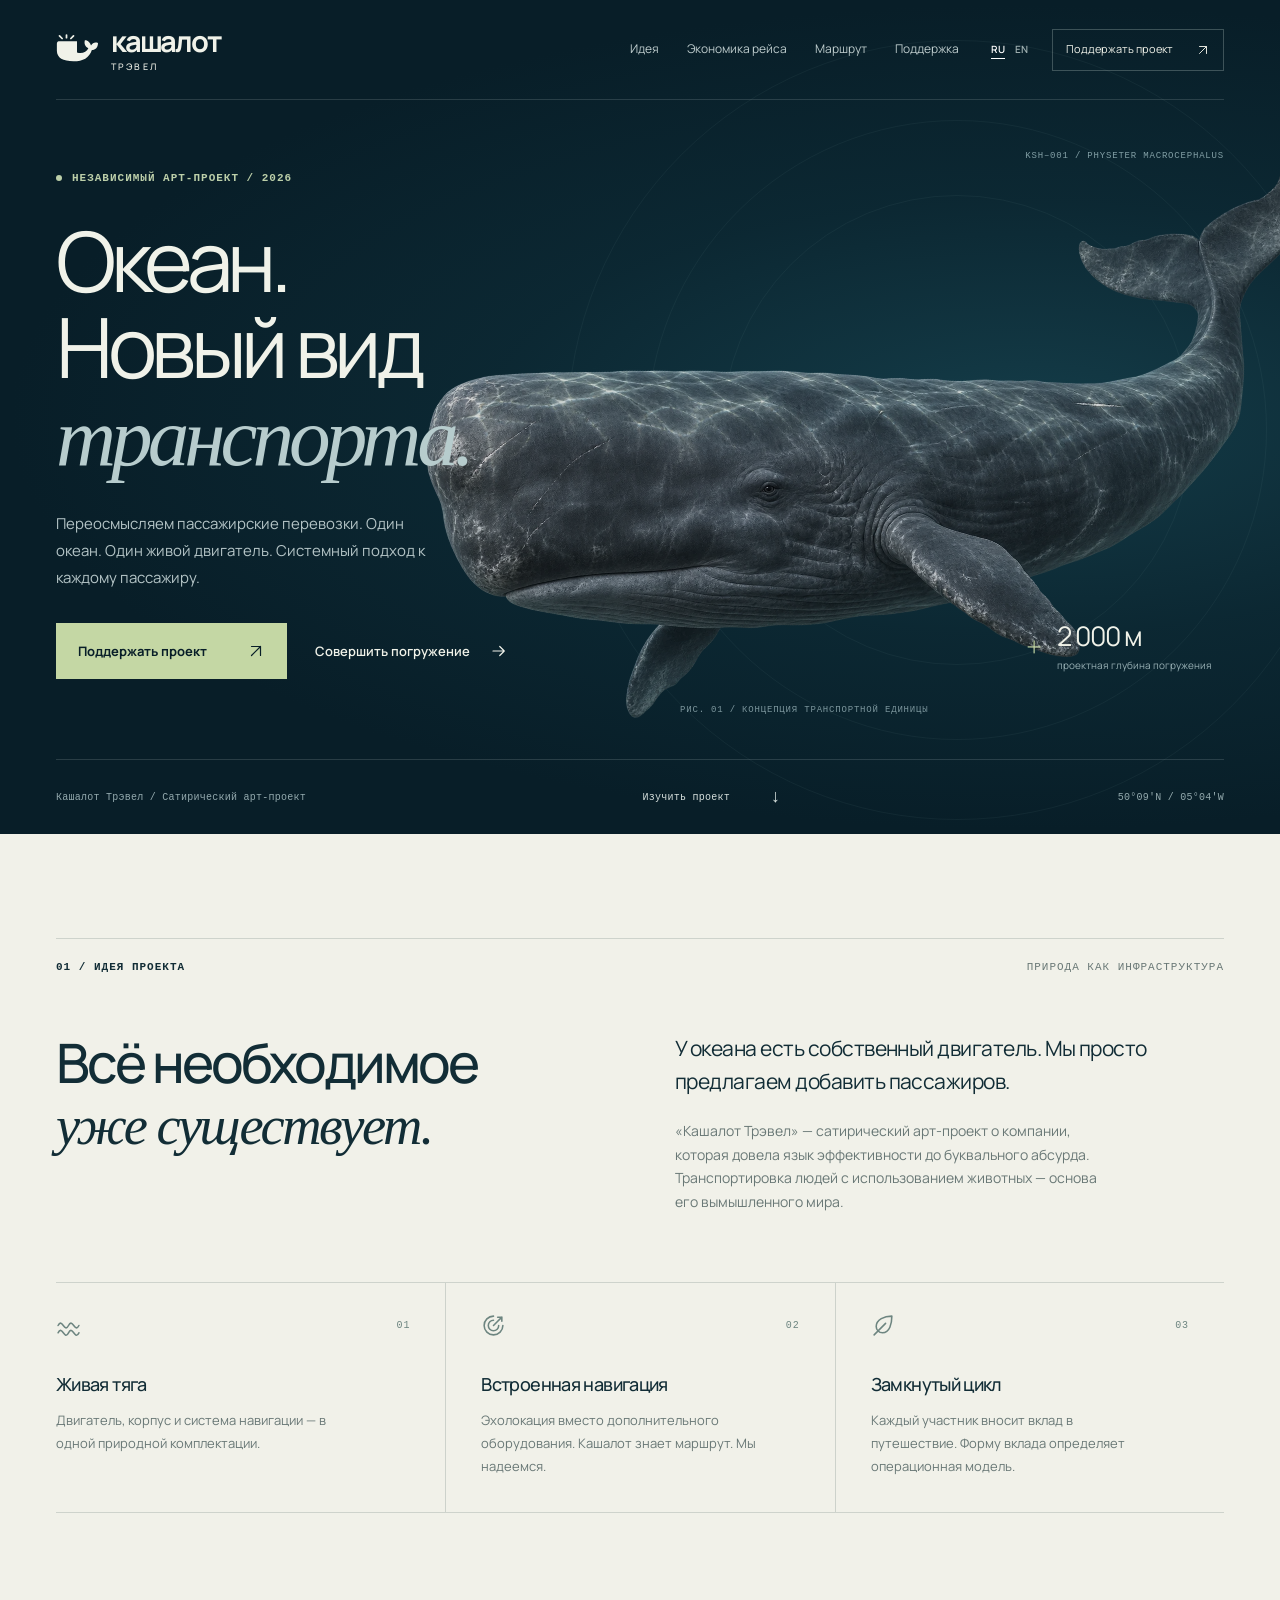
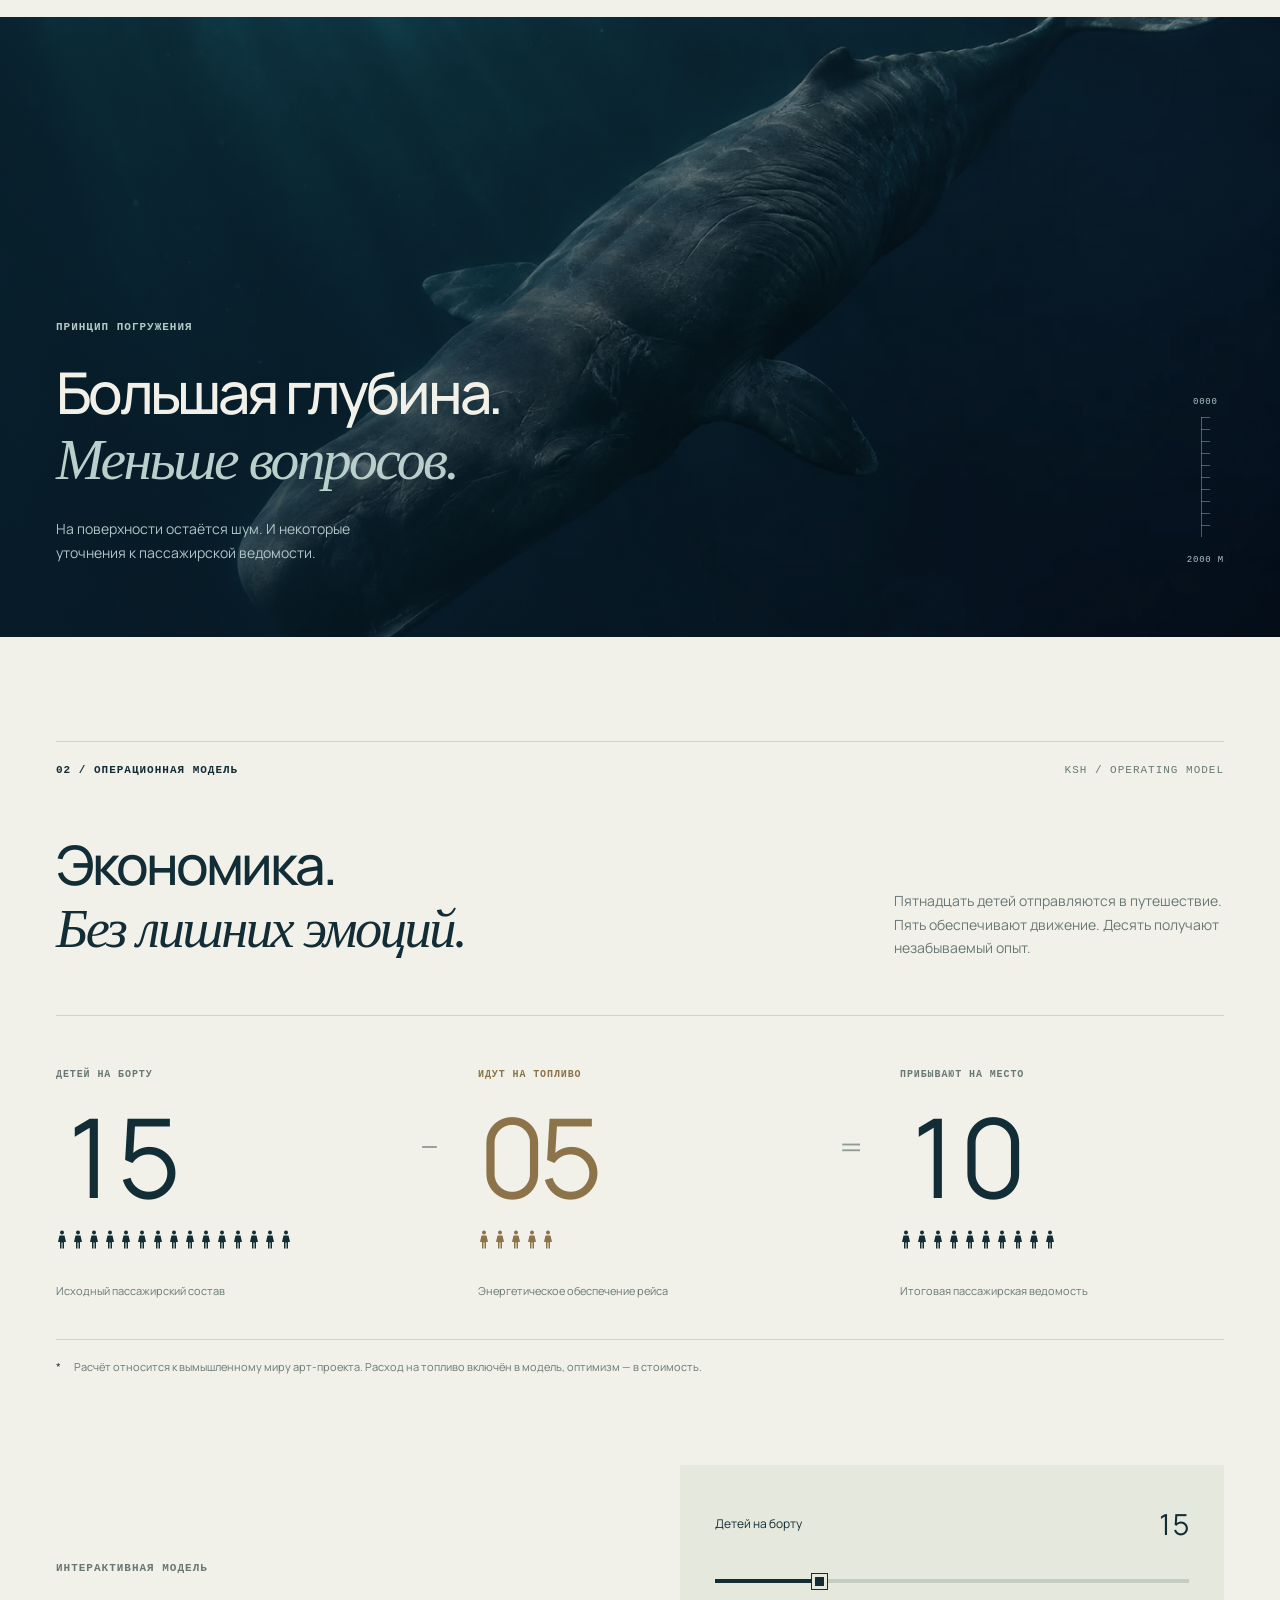
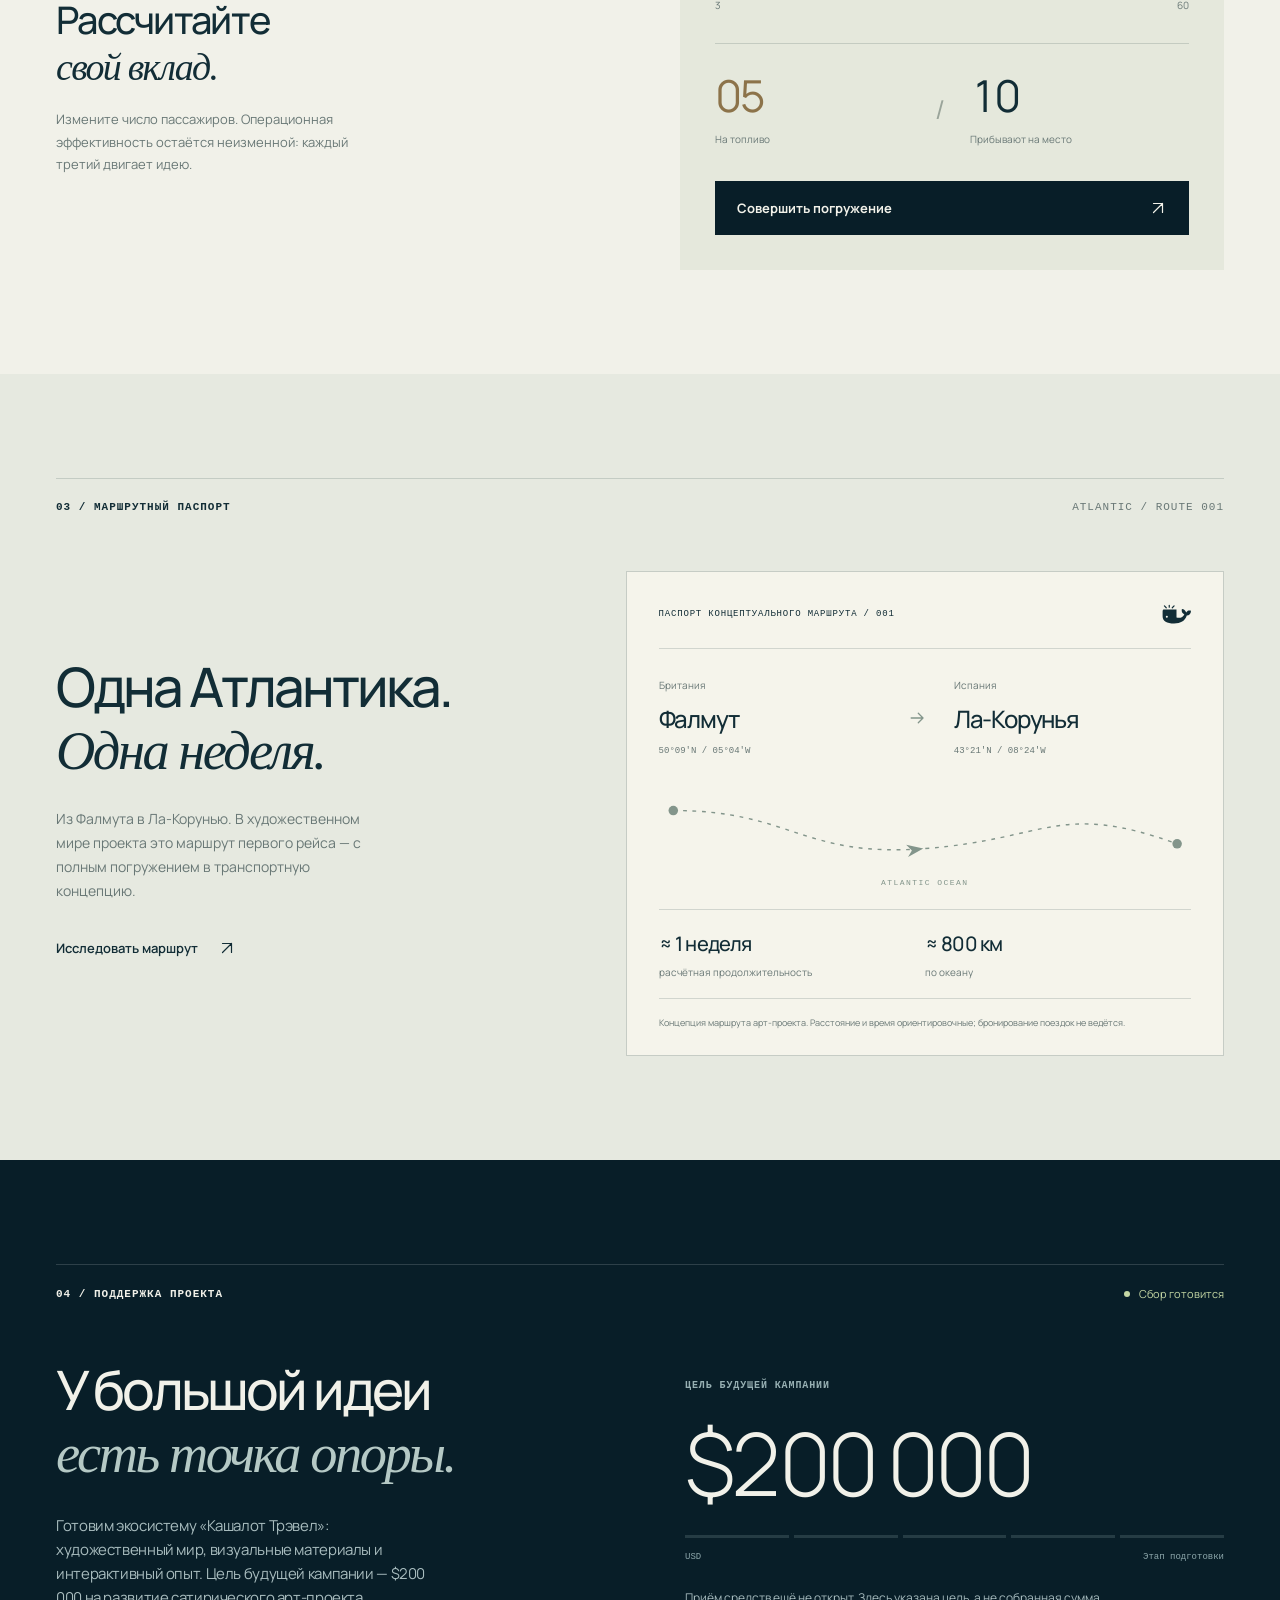
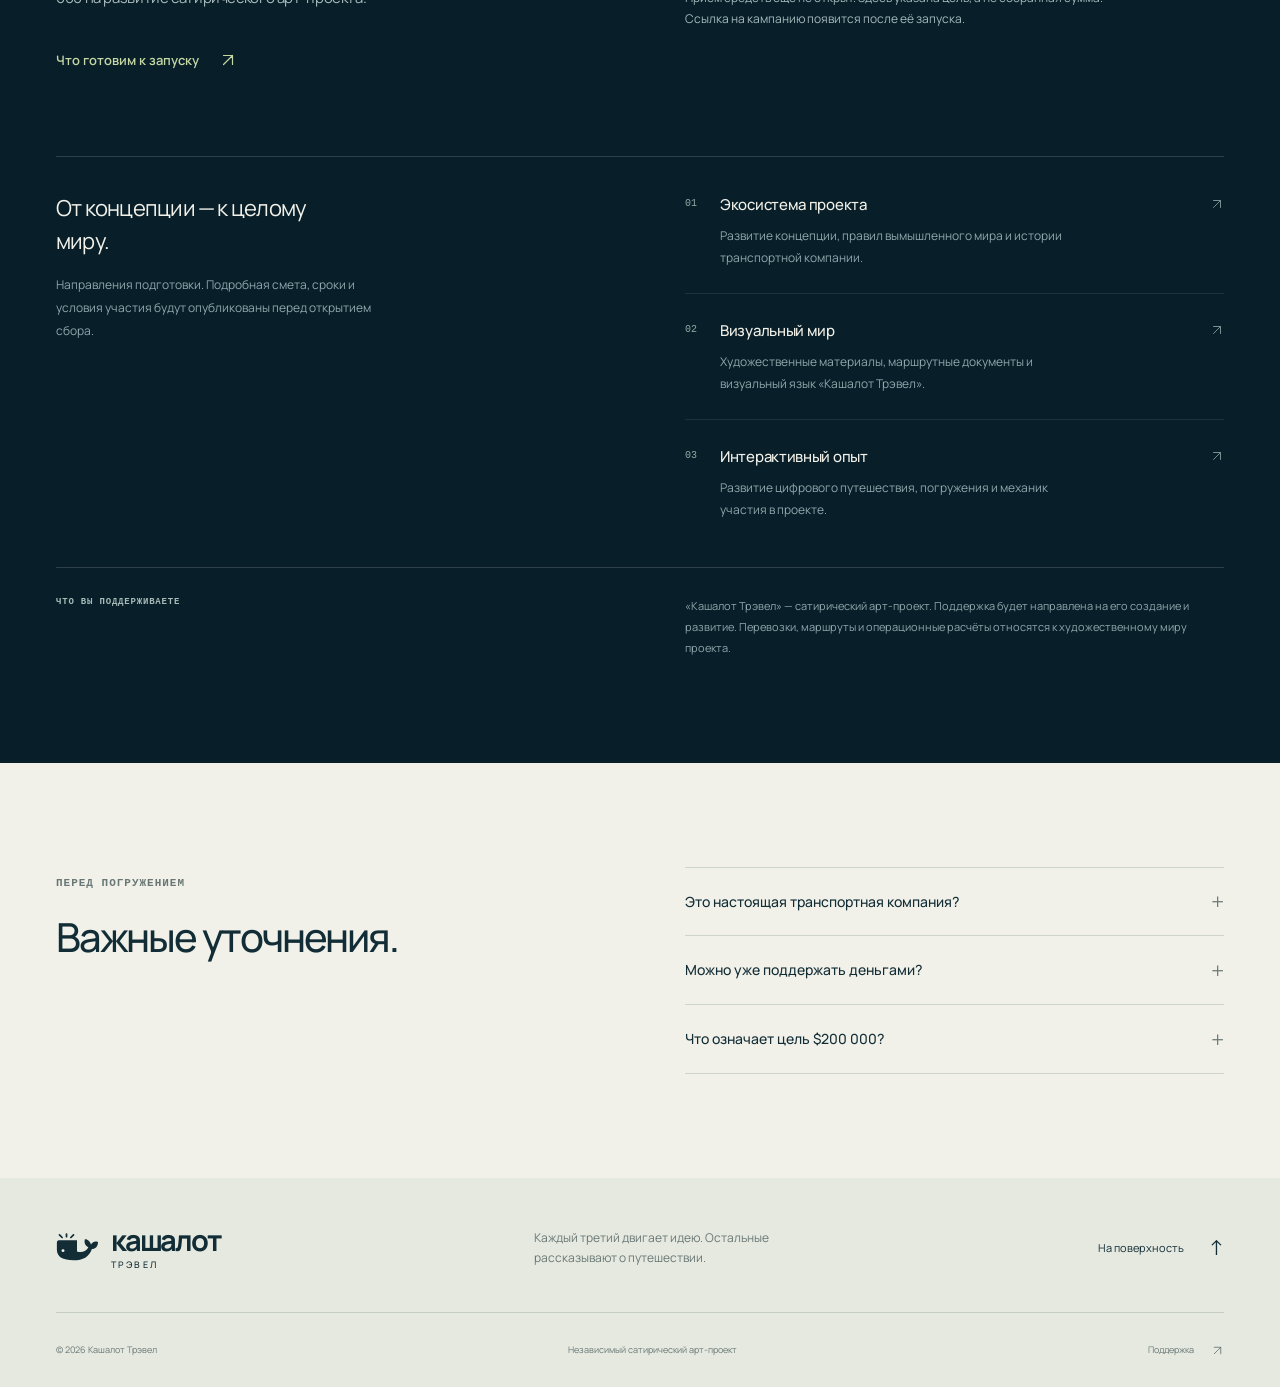
==== index.html @ b3d50dad "Publish Kashalot Travel static site" ====
<!DOCTYPE html><html lang="ru"><head><meta charSet="utf-8"/><meta name="viewport" content="width=device-width, initial-scale=1"/><link rel="preload" as="image" href="/images/whale-natural.webp" fetchPriority="high"/><link rel="stylesheet" href="/_next/static/chunks/0j3ir-e07l8r_.css" data-precedence="next"/><link rel="preload" as="script" fetchPriority="low" href="/_next/static/chunks/32_28fgeka71c.js"/><script src="/_next/static/chunks/0ww2dwa54zhal.js" async=""></script><script src="/_next/static/chunks/2x9f4chac11cf.js" async=""></script><script src="/_next/static/chunks/turbopack-2u1d16houkiyo.js" async=""></script><script src="/_next/static/chunks/3w3qc_46cx-w5.js" async=""></script><script src="/_next/static/chunks/2kc8uoqp95-bh.js" async=""></script><script src="/_next/static/chunks/30ibr7whbaooy.js" async=""></script><script src="/_next/static/chunks/1mhefkd8uidem.js" async=""></script><title>Кашалот Трэвел — новый вид транспорта / арт-проект</title><meta name="description" content="Сатирический арт-проект о путешествиях на кашалотах. Исследуйте операционную модель, маршрут по Атлантике и подготовку кампании с целью $200 000."/><link rel="canonical" href="https://spectrages.github.io/ru/"/><link rel="alternate" hrefLang="ru" href="https://spectrages.github.io/ru/"/><link rel="alternate" hrefLang="en" href="https://spectrages.github.io/en/"/><link rel="alternate" hrefLang="x-default" href="https://spectrages.github.io/"/><meta property="og:title" content="Кашалот Трэвел — новый вид транспорта / арт-проект"/><meta property="og:description" content="Один океан. Один живой двигатель. Сатирический арт-проект «Кашалот Трэвел». Подготовка кампании с целью $200 000."/><meta property="og:url" content="https://spectrages.github.io/ru/"/><meta property="og:locale" content="ru_RU"/><meta property="og:image" content="https://spectrages.github.io/images/whale-diving.webp"/><meta property="og:image:width" content="1400"/><meta property="og:image:height" content="933"/><meta property="og:locale:alternate" content="en_US"/><meta property="og:type" content="website"/><meta name="twitter:card" content="summary_large_image"/><meta name="twitter:title" content="Кашалот Трэвел — новый вид транспорта / арт-проект"/><meta name="twitter:description" content="Один океан. Один живой двигатель. Сатирический арт-проект «Кашалот Трэвел». Подготовка кампании с целью $200 000."/><meta name="twitter:image" content="https://spectrages.github.io/images/whale-diving.webp"/><meta name="twitter:image:width" content="1400"/><meta name="twitter:image:height" content="933"/><link rel="icon" href="/whale.svg"/><script src="/_next/static/chunks/0cz1d0mv5g_q7.js" noModule=""></script></head><body><div hidden=""><!--$--><!--/$--></div><a class="skip-link" href="#main">К содержимому</a><div class="hero" id="top"><header class="header wrap"><a class="brand" href="#top" aria-label="Кашалот Трэвел — на главную"><svg width="48" height="34" viewBox="0 0 48 34" fill="none" aria-hidden="true"><path d="M3 8h21v13c6 2 11-1 13-5-4-2-5-5-4-9 4 0 6 3 7 6 2-3 4-4 8-3 0 5-3 8-7 8-3 9-10 13-21 13C8 31 1 27 1 19V11c0-2 1-3 2-3Z" fill="currentColor"></path><circle cx="8" cy="20" r="1.7" fill="var(--logo-eye, #b6e4ef)"></circle><path d="M12 4V1M7 5 4 2M17 5l3-3" stroke="currentColor" stroke-width="2" stroke-linecap="round"></path></svg><span>кашалот<small>трэвел</small></span></a><nav id="main-nav" class="nav" aria-label="Основная навигация"><a href="#idea">Идея</a><a href="#calculator">Экономика рейса</a><a href="#route">Маршрут</a><a href="#support">Поддержка</a></nav><div class="header-actions"><div class="language-switcher" role="group" aria-label="Язык сайта"><a href="/ru/" lang="ru" hrefLang="ru" aria-current="page" aria-label="Переключить на русский">RU</a><a href="/en/" lang="en" hrefLang="en" aria-label="Переключить на английский">EN</a></div><a class="header-cta" href="#support">Поддержать проект<!-- --> <svg width="22" height="22" viewBox="0 0 24 24" fill="none" aria-hidden="true"><path d="M6 18 18 6M6 6h12v12" stroke="currentColor" stroke-width="1.6" stroke-linecap="round" stroke-linejoin="round"></path></svg></a><button class="menu-toggle" aria-label="Открыть меню" aria-expanded="false" aria-controls="main-nav"><span aria-hidden="true">☰</span></button></div></header><section class="hero-content wrap" aria-labelledby="hero-title"><div class="hero-copy"><p class="eyebrow hero-eyebrow"><span class="status-dot"></span>Независимый арт-проект / 2026</p><h1 id="hero-title">Океан.<br/>Новый вид<br/><em>транспорта.</em></h1><p class="hero-description">Переосмысляем пассажирские перевозки. Один океан. Один живой двигатель. Системный подход к каждому пассажиру.</p><div class="hero-actions"><a class="button button-lime" href="#support">Поддержать проект<!-- --> <svg width="22" height="22" viewBox="0 0 24 24" fill="none" aria-hidden="true"><path d="M6 18 18 6M6 6h12v12" stroke="currentColor" stroke-width="1.6" stroke-linecap="round" stroke-linejoin="round"></path></svg></a><button class="text-link">Совершить погружение<!-- --> <svg width="22" height="22" viewBox="0 0 24 24" fill="none" aria-hidden="true"><path d="M4 12h15m-6-6 6 6-6 6" stroke="currentColor" stroke-width="1.6" stroke-linecap="round" stroke-linejoin="round"></path></svg></button></div></div><div class="hero-visual"><span class="spec-label hero-spec">KSH–001 / PHYSETER MACROCEPHALUS</span><div class="sonar-rings" aria-hidden="true"><i></i><i></i><i></i></div><img class="hero-whale" src="/images/whale-natural.webp" alt="Кашалот — концепция живого транспортного средства в мире арт-проекта" width="1774" height="887" fetchPriority="high"/><div class="hero-depth"><span class="crosshair" aria-hidden="true">+</span><div><strong>2 000 м</strong><span>проектная глубина погружения</span></div></div><span class="hero-figure spec-label">Рис. 01 / Концепция транспортной единицы</span></div></section><div class="hero-bottom wrap"><span>Кашалот Трэвел / Сатирический арт-проект</span><a href="#idea">Изучить проект<!-- --> <span aria-hidden="true">↓</span></a><span class="hero-coordinate">50°09′N / 05°04′W</span></div></div><main id="main"><section class="introduction section wrap" id="idea" aria-labelledby="idea-title"><div class="section-heading"><span class="eyebrow">01 / <!-- -->Идея проекта</span><span class="section-note">Природа как инфраструктура</span></div><div class="intro-grid"><h2 id="idea-title">Всё необходимое<br/><em>уже существует.</em></h2><div class="intro-copy"><p class="lead">У океана есть собственный двигатель. Мы просто предлагаем добавить пассажиров.</p><p>«Кашалот Трэвел» — сатирический арт-проект о компании, которая довела язык эффективности до буквального абсурда. Транспортировка людей с использованием животных — основа его вымышленного мира.</p></div></div><div class="principles"><article class="principle"><div class="principle-top"><svg width="28" height="28" viewBox="0 0 24 24" fill="none" aria-hidden="true"><path d="M2 12c4-8 6 8 10 0s6 8 10 0M2 19c4-8 6 8 10 0s6 8 10 0" stroke="currentColor" stroke-width="1.5" stroke-linecap="round" stroke-linejoin="round"></path></svg><span class="spec-label">0<!-- -->1</span></div><h3>Живая тяга</h3><p>Двигатель, корпус и система навигации — в одной природной комплектации.</p></article><article class="principle"><div class="principle-top"><svg width="28" height="28" viewBox="0 0 24 24" fill="none" aria-hidden="true"><path d="M12 3a9 9 0 1 0 9 9M12 7a5 5 0 1 0 5 5M12 12l8-8M16 4h4v4" stroke="currentColor" stroke-width="1.5" stroke-linecap="round" stroke-linejoin="round"></path></svg><span class="spec-label">0<!-- -->2</span></div><h3>Встроенная навигация</h3><p>Эхолокация вместо дополнительного оборудования. Кашалот знает маршрут. Мы надеемся.</p></article><article class="principle"><div class="principle-top"><svg width="28" height="28" viewBox="0 0 24 24" fill="none" aria-hidden="true"><path d="M20 3C13 3 5 6 5 13a6 6 0 0 0 6 6c7 0 9-9 9-16ZM3 21l11-11" stroke="currentColor" stroke-width="1.5" stroke-linecap="round" stroke-linejoin="round"></path></svg><span class="spec-label">0<!-- -->3</span></div><h3>Замкнутый цикл</h3><p>Каждый участник вносит вклад в путешествие. Форму вклада определяет операционная модель.</p></article></div></section><section class="depth-section" aria-labelledby="depth-title"><img src="/images/whale-diving.webp" alt="Кашалот в глубине океана, визуальный мир проекта" width="1400" height="933" loading="lazy"/><div class="depth-overlay wrap"><div class="depth-caption"><span class="eyebrow">Принцип погружения</span><h2 id="depth-title">Большая глубина.<br/><em>Меньше вопросов.</em></h2><p>На поверхности остаётся шум. И некоторые уточнения к пассажирской ведомости.</p></div><span class="depth-scale spec-label">0000<br/><i></i><br/>2000 M</span></div></section><section class="operations section wrap" id="formula" aria-labelledby="formula-title"><div class="section-heading"><span class="eyebrow">02 / <!-- -->Операционная модель</span><span class="section-note">KSH / OPERATING MODEL</span></div><div class="operation-heading"><h2 id="formula-title">Экономика.<br/><em>Без лишних эмоций.</em></h2><p>Пятнадцать детей отправляются в путешествие. Пять обеспечивают движение. Десять получают незабываемый опыт.</p></div><div class="formula-grid"><article class="formula-part"><span class="eyebrow">Детей на борту</span><strong class="formula-number">15</strong><div class="formula-people" aria-hidden="true"><svg class="person" width="18" height="32" viewBox="0 0 24 40" fill="currentColor" aria-hidden="true"><circle cx="12" cy="6" r="4"></circle><path d="M7 12h10l3 13h-4v13h-3V26h-2v12H8V25H4l3-13Z"></path></svg><svg class="person" width="18" height="32" viewBox="0 0 24 40" fill="currentColor" aria-hidden="true"><circle cx="12" cy="6" r="4"></circle><path d="M7 12h10l3 13h-4v13h-3V26h-2v12H8V25H4l3-13Z"></path></svg><svg class="person" width="18" height="32" viewBox="0 0 24 40" fill="currentColor" aria-hidden="true"><circle cx="12" cy="6" r="4"></circle><path d="M7 12h10l3 13h-4v13h-3V26h-2v12H8V25H4l3-13Z"></path></svg><svg class="person" width="18" height="32" viewBox="0 0 24 40" fill="currentColor" aria-hidden="true"><circle cx="12" cy="6" r="4"></circle><path d="M7 12h10l3 13h-4v13h-3V26h-2v12H8V25H4l3-13Z"></path></svg><svg class="person" width="18" height="32" viewBox="0 0 24 40" fill="currentColor" aria-hidden="true"><circle cx="12" cy="6" r="4"></circle><path d="M7 12h10l3 13h-4v13h-3V26h-2v12H8V25H4l3-13Z"></path></svg><svg class="person" width="18" height="32" viewBox="0 0 24 40" fill="currentColor" aria-hidden="true"><circle cx="12" cy="6" r="4"></circle><path d="M7 12h10l3 13h-4v13h-3V26h-2v12H8V25H4l3-13Z"></path></svg><svg class="person" width="18" height="32" viewBox="0 0 24 40" fill="currentColor" aria-hidden="true"><circle cx="12" cy="6" r="4"></circle><path d="M7 12h10l3 13h-4v13h-3V26h-2v12H8V25H4l3-13Z"></path></svg><svg class="person" width="18" height="32" viewBox="0 0 24 40" fill="currentColor" aria-hidden="true"><circle cx="12" cy="6" r="4"></circle><path d="M7 12h10l3 13h-4v13h-3V26h-2v12H8V25H4l3-13Z"></path></svg><svg class="person" width="18" height="32" viewBox="0 0 24 40" fill="currentColor" aria-hidden="true"><circle cx="12" cy="6" r="4"></circle><path d="M7 12h10l3 13h-4v13h-3V26h-2v12H8V25H4l3-13Z"></path></svg><svg class="person" width="18" height="32" viewBox="0 0 24 40" fill="currentColor" aria-hidden="true"><circle cx="12" cy="6" r="4"></circle><path d="M7 12h10l3 13h-4v13h-3V26h-2v12H8V25H4l3-13Z"></path></svg><svg class="person" width="18" height="32" viewBox="0 0 24 40" fill="currentColor" aria-hidden="true"><circle cx="12" cy="6" r="4"></circle><path d="M7 12h10l3 13h-4v13h-3V26h-2v12H8V25H4l3-13Z"></path></svg><svg class="person" width="18" height="32" viewBox="0 0 24 40" fill="currentColor" aria-hidden="true"><circle cx="12" cy="6" r="4"></circle><path d="M7 12h10l3 13h-4v13h-3V26h-2v12H8V25H4l3-13Z"></path></svg><svg class="person" width="18" height="32" viewBox="0 0 24 40" fill="currentColor" aria-hidden="true"><circle cx="12" cy="6" r="4"></circle><path d="M7 12h10l3 13h-4v13h-3V26h-2v12H8V25H4l3-13Z"></path></svg><svg class="person" width="18" height="32" viewBox="0 0 24 40" fill="currentColor" aria-hidden="true"><circle cx="12" cy="6" r="4"></circle><path d="M7 12h10l3 13h-4v13h-3V26h-2v12H8V25H4l3-13Z"></path></svg><svg class="person" width="18" height="32" viewBox="0 0 24 40" fill="currentColor" aria-hidden="true"><circle cx="12" cy="6" r="4"></circle><path d="M7 12h10l3 13h-4v13h-3V26h-2v12H8V25H4l3-13Z"></path></svg></div><p>Исходный пассажирский состав</p></article><span class="formula-sign" aria-hidden="true">−</span><article class="formula-part fuel-part"><span class="eyebrow">Идут на топливо</span><strong class="formula-number">05</strong><div class="formula-people" aria-hidden="true"><svg class="person is-fuel" width="18" height="32" viewBox="0 0 24 40" fill="currentColor" aria-hidden="true"><circle cx="12" cy="6" r="4"></circle><path d="M7 12h10l3 13h-4v13h-3V26h-2v12H8V25H4l3-13Z"></path></svg><svg class="person is-fuel" width="18" height="32" viewBox="0 0 24 40" fill="currentColor" aria-hidden="true"><circle cx="12" cy="6" r="4"></circle><path d="M7 12h10l3 13h-4v13h-3V26h-2v12H8V25H4l3-13Z"></path></svg><svg class="person is-fuel" width="18" height="32" viewBox="0 0 24 40" fill="currentColor" aria-hidden="true"><circle cx="12" cy="6" r="4"></circle><path d="M7 12h10l3 13h-4v13h-3V26h-2v12H8V25H4l3-13Z"></path></svg><svg class="person is-fuel" width="18" height="32" viewBox="0 0 24 40" fill="currentColor" aria-hidden="true"><circle cx="12" cy="6" r="4"></circle><path d="M7 12h10l3 13h-4v13h-3V26h-2v12H8V25H4l3-13Z"></path></svg><svg class="person is-fuel" width="18" height="32" viewBox="0 0 24 40" fill="currentColor" aria-hidden="true"><circle cx="12" cy="6" r="4"></circle><path d="M7 12h10l3 13h-4v13h-3V26h-2v12H8V25H4l3-13Z"></path></svg></div><p>Энергетическое обеспечение рейса</p></article><span class="formula-sign" aria-hidden="true">=</span><article class="formula-part"><span class="eyebrow">Прибывают на место</span><strong class="formula-number">10</strong><div class="formula-people" aria-hidden="true"><svg class="person" width="18" height="32" viewBox="0 0 24 40" fill="currentColor" aria-hidden="true"><circle cx="12" cy="6" r="4"></circle><path d="M7 12h10l3 13h-4v13h-3V26h-2v12H8V25H4l3-13Z"></path></svg><svg class="person" width="18" height="32" viewBox="0 0 24 40" fill="currentColor" aria-hidden="true"><circle cx="12" cy="6" r="4"></circle><path d="M7 12h10l3 13h-4v13h-3V26h-2v12H8V25H4l3-13Z"></path></svg><svg class="person" width="18" height="32" viewBox="0 0 24 40" fill="currentColor" aria-hidden="true"><circle cx="12" cy="6" r="4"></circle><path d="M7 12h10l3 13h-4v13h-3V26h-2v12H8V25H4l3-13Z"></path></svg><svg class="person" width="18" height="32" viewBox="0 0 24 40" fill="currentColor" aria-hidden="true"><circle cx="12" cy="6" r="4"></circle><path d="M7 12h10l3 13h-4v13h-3V26h-2v12H8V25H4l3-13Z"></path></svg><svg class="person" width="18" height="32" viewBox="0 0 24 40" fill="currentColor" aria-hidden="true"><circle cx="12" cy="6" r="4"></circle><path d="M7 12h10l3 13h-4v13h-3V26h-2v12H8V25H4l3-13Z"></path></svg><svg class="person" width="18" height="32" viewBox="0 0 24 40" fill="currentColor" aria-hidden="true"><circle cx="12" cy="6" r="4"></circle><path d="M7 12h10l3 13h-4v13h-3V26h-2v12H8V25H4l3-13Z"></path></svg><svg class="person" width="18" height="32" viewBox="0 0 24 40" fill="currentColor" aria-hidden="true"><circle cx="12" cy="6" r="4"></circle><path d="M7 12h10l3 13h-4v13h-3V26h-2v12H8V25H4l3-13Z"></path></svg><svg class="person" width="18" height="32" viewBox="0 0 24 40" fill="currentColor" aria-hidden="true"><circle cx="12" cy="6" r="4"></circle><path d="M7 12h10l3 13h-4v13h-3V26h-2v12H8V25H4l3-13Z"></path></svg><svg class="person" width="18" height="32" viewBox="0 0 24 40" fill="currentColor" aria-hidden="true"><circle cx="12" cy="6" r="4"></circle><path d="M7 12h10l3 13h-4v13h-3V26h-2v12H8V25H4l3-13Z"></path></svg><svg class="person" width="18" height="32" viewBox="0 0 24 40" fill="currentColor" aria-hidden="true"><circle cx="12" cy="6" r="4"></circle><path d="M7 12h10l3 13h-4v13h-3V26h-2v12H8V25H4l3-13Z"></path></svg></div><p>Итоговая пассажирская ведомость</p></article></div><p class="technical-footnote"><span aria-hidden="true">*</span>Расчёт относится к вымышленному миру арт-проекта. Расход на топливо включён в модель, оптимизм — в стоимость.</p><div class="journey-grid" id="calculator"><div class="journey-copy"><span class="eyebrow">Интерактивная модель</span><h3>Рассчитайте<br/><em>свой вклад.</em></h3><p>Измените число пассажиров. Операционная эффективность остаётся неизменной: каждый третий двигает идею.</p></div><div class="calculator-panel"><div class="slider-label"><label for="passengers">Детей на борту</label><output for="passengers">15</output></div><input id="passengers" type="range" min="3" max="60" step="3" style="--range-progress:21.052631578947366%" value="15"/><div class="range-scale" aria-hidden="true"><span>3</span><span>60</span></div><div class="calculator-result" aria-live="polite" aria-atomic="true"><div class="fuel-result"><strong>05</strong><span>На топливо</span></div><span class="result-divider" aria-hidden="true">/</span><div><strong>10</strong><span>Прибывают на место</span></div></div><button class="button button-lime">Совершить погружение<!-- --> <svg width="22" height="22" viewBox="0 0 24 24" fill="none" aria-hidden="true"><path d="M6 18 18 6M6 6h12v12" stroke="currentColor" stroke-width="1.6" stroke-linecap="round" stroke-linejoin="round"></path></svg></button></div></div></section><section class="route-section section" id="route" aria-labelledby="route-title"><div class="wrap"><div class="section-heading"><span class="eyebrow">03 / <!-- -->Маршрутный паспорт</span><span class="section-note">ATLANTIC / ROUTE 001</span></div><div class="boarding-inner"><div class="boarding-copy"><h2 id="route-title">Одна Атлантика.<br/><em>Одна неделя.</em></h2><p>Из Фалмута в Ла-Корунью. В художественном мире проекта это маршрут первого рейса — с полным погружением в транспортную концепцию.</p><button class="text-link">Исследовать маршрут<!-- --> <svg width="22" height="22" viewBox="0 0 24 24" fill="none" aria-hidden="true"><path d="M6 18 18 6M6 6h12v12" stroke="currentColor" stroke-width="1.6" stroke-linecap="round" stroke-linejoin="round"></path></svg></button></div><article class="boarding-ticket" aria-label="Паспорт концептуального маршрута / 001"><div class="ticket-heading"><span class="spec-label">Паспорт концептуального маршрута / 001</span><svg width="48" height="34" viewBox="0 0 48 34" fill="none" aria-hidden="true"><path d="M3 8h21v13c6 2 11-1 13-5-4-2-5-5-4-9 4 0 6 3 7 6 2-3 4-4 8-3 0 5-3 8-7 8-3 9-10 13-21 13C8 31 1 27 1 19V11c0-2 1-3 2-3Z" fill="currentColor"></path><circle cx="8" cy="20" r="1.7" fill="var(--logo-eye, #b6e4ef)"></circle><path d="M12 4V1M7 5 4 2M17 5l3-3" stroke="currentColor" stroke-width="2" stroke-linecap="round"></path></svg></div><div class="ticket-route"><div><span>Британия</span><strong>Фалмут</strong><small>50°09′N / 05°04′W</small></div><span class="ticket-arrow" aria-hidden="true"><svg width="22" height="22" viewBox="0 0 24 24" fill="none" aria-hidden="true"><path d="M4 12h15m-6-6 6 6-6 6" stroke="currentColor" stroke-width="1.6" stroke-linecap="round" stroke-linejoin="round"></path></svg></span><div><span>Испания</span><strong>Ла-Корунья</strong><small>43°21′N / 08°24′W</small></div></div><div class="route-diagram" aria-hidden="true"><svg viewBox="0 0 560 100" fill="none"><path d="M15 30C140 30 150 80 280 70S420 20 545 65" stroke="currentColor" stroke-width="1.5" stroke-dasharray="4 6"></path><circle cx="15" cy="30" r="5" fill="currentColor"></circle><circle cx="545" cy="65" r="5" fill="currentColor"></circle><path d="m260 66 18 4-16 9 4-7z" fill="currentColor"></path></svg><span>ATLANTIC OCEAN</span></div><div class="ticket-voyage"><div><strong>≈ 1 неделя</strong><span>расчётная продолжительность</span></div><div><strong>≈ 800 км</strong><span>по океану</span></div></div><p class="ticket-disclaimer">Концепция маршрута арт-проекта. Расстояние и время ориентировочные; бронирование поездок не ведётся.</p></article></div></div></section><section class="support-section section" id="support" aria-labelledby="support-title"><div class="wrap"><div class="section-heading"><span class="eyebrow">04 / <!-- -->Поддержка проекта</span><span class="campaign-status"><span class="status-dot"></span>Сбор готовится</span></div><div class="support-grid"><div class="support-copy"><h2 id="support-title">У большой идеи<br/><em>есть точка опоры.</em></h2><p class="lead">Готовим экосистему «Кашалот Трэвел»: художественный мир, визуальные материалы и интерактивный опыт. Цель будущей кампании — $200 000 на развитие сатирического арт-проекта.</p><a class="text-link" href="#support-details">Что готовим к запуску<!-- --> <svg width="22" height="22" viewBox="0 0 24 24" fill="none" aria-hidden="true"><path d="M6 18 18 6M6 6h12v12" stroke="currentColor" stroke-width="1.6" stroke-linecap="round" stroke-linejoin="round"></path></svg></a></div><div class="funding-goal"><span class="eyebrow">Цель будущей кампании</span><p class="goal-amount">$<!-- -->200 000</p><div class="goal-rule" aria-hidden="true"><span></span><span></span><span></span><span></span><span></span></div><div class="goal-caption"><span>USD</span><span>Этап подготовки</span></div><p class="goal-note">Приём средств ещё не открыт. Здесь указана цель, а не собранная сумма. Ссылка на кампанию появится после её запуска.</p></div></div><div class="support-details" id="support-details"><div class="preparation-heading"><h3>От концепции — к целому миру.</h3><p>Направления подготовки. Подробная смета, сроки и условия участия будут опубликованы перед открытием сбора.</p></div><div class="preparation-list"><article><span class="stage-number">0<!-- -->1</span><div><h4>Экосистема проекта</h4><p>Развитие концепции, правил вымышленного мира и истории транспортной компании.</p></div><svg width="22" height="22" viewBox="0 0 24 24" fill="none" aria-hidden="true"><path d="M6 18 18 6M6 6h12v12" stroke="currentColor" stroke-width="1.6" stroke-linecap="round" stroke-linejoin="round"></path></svg></article><article><span class="stage-number">0<!-- -->2</span><div><h4>Визуальный мир</h4><p>Художественные материалы, маршрутные документы и визуальный язык «Кашалот Трэвел».</p></div><svg width="22" height="22" viewBox="0 0 24 24" fill="none" aria-hidden="true"><path d="M6 18 18 6M6 6h12v12" stroke="currentColor" stroke-width="1.6" stroke-linecap="round" stroke-linejoin="round"></path></svg></article><article><span class="stage-number">0<!-- -->3</span><div><h4>Интерактивный опыт</h4><p>Развитие цифрового путешествия, погружения и механик участия в проекте.</p></div><svg width="22" height="22" viewBox="0 0 24 24" fill="none" aria-hidden="true"><path d="M6 18 18 6M6 6h12v12" stroke="currentColor" stroke-width="1.6" stroke-linecap="round" stroke-linejoin="round"></path></svg></article></div></div><div class="support-disclosure"><span class="eyebrow">Что вы поддерживаете</span><p>«Кашалот Трэвел» — сатирический арт-проект. Поддержка будет направлена на его создание и развитие. Перевозки, маршруты и операционные расчёты относятся к художественному миру проекта.</p></div></div></section><section class="faq-section section wrap" aria-labelledby="faq-title"><div><span class="eyebrow">Перед погружением</span><h2 id="faq-title">Важные уточнения.</h2></div><div class="faq-list"><details><summary>Это настоящая транспортная компания?<span aria-hidden="true">+</span></summary><p>Это художественная вымышленная компания. Проект использует серьёзный язык бизнес-презентаций, чтобы исследовать абсурдную логику эффективности. Кашалоты, пассажирские ведомости и топливный расчёт — части этой сатиры.</p></details><details><summary>Можно уже поддержать деньгами?<span aria-hidden="true">+</span></summary><p>Кампания находится на этапе подготовки. Оплата на этом сайте не принимается. Перед запуском появятся ссылка на площадку, условия участия, сроки и подробная смета.</p></details><details><summary>Что означает цель $200 000?<span aria-hidden="true">+</span></summary><p>Это заявленная цель будущей кампании на подготовку и развитие экосистемы арт-проекта. Это не сумма уже полученной поддержки. Финальная разбивка расходов будет представлена перед началом сбора.</p></details></div></section></main><footer class="footer"><div class="footer-top wrap"><a class="brand" href="#top" aria-label="Кашалот Трэвел — на главную"><svg width="48" height="34" viewBox="0 0 48 34" fill="none" aria-hidden="true"><path d="M3 8h21v13c6 2 11-1 13-5-4-2-5-5-4-9 4 0 6 3 7 6 2-3 4-4 8-3 0 5-3 8-7 8-3 9-10 13-21 13C8 31 1 27 1 19V11c0-2 1-3 2-3Z" fill="currentColor"></path><circle cx="8" cy="20" r="1.7" fill="var(--logo-eye, #b6e4ef)"></circle><path d="M12 4V1M7 5 4 2M17 5l3-3" stroke="currentColor" stroke-width="2" stroke-linecap="round"></path></svg><span>кашалот<small>трэвел</small></span></a><p>Каждый третий двигает идею. Остальные рассказывают о путешествии.</p><a class="back-top" href="#top">На поверхность<!-- --> <span aria-hidden="true">↑</span></a></div><div class="footer-bottom wrap"><span>© 2026 Кашалот Трэвел</span><span>Независимый сатирический арт-проект</span><a href="#support">Поддержка<!-- --> <svg width="22" height="22" viewBox="0 0 24 24" fill="none" aria-hidden="true"><path d="M6 18 18 6M6 6h12v12" stroke="currentColor" stroke-width="1.6" stroke-linecap="round" stroke-linejoin="round"></path></svg></a></div></footer><!--$--><!--/$--><script id="_R_">(globalThis["TURBOPACK"] || (globalThis["TURBOPACK"] = [])).push({"otherChunks":["static/chunks/32_28fgeka71c.js","static/chunks/0ww2dwa54zhal.js","static/chunks/2x9f4chac11cf.js"],"runtimeModuleIds":[82941]});</script><script src="/_next/static/chunks/32_28fgeka71c.js" async=""></script><script>(self.__next_f=self.__next_f||[]).push([0])</script><script>self.__next_f.push([1,"1:\"$Sreact.fragment\"\n2:\"/_next/static/chunks/3w3qc_46cx-w5.js\"\n3:I[56325,[\"$2\"],\"default\"]\n4:I[26016,[\"$2\"],\"default\"]\n7:\"/_next/static/chunks/2kc8uoqp95-bh.js\"\n8:\"/_next/static/chunks/30ibr7whbaooy.js\"\n9:I[26605,[\"$7\",\"$8\"],\"I18nProvider\"]\nd:\"ViewportBoundary\"\ne:I[53742,[\"$2\"],\"$d\"]\n10:\"MetadataBoundary\"\n11:I[53742,[\"$2\"],\"$10\"]\n12:\"$Sreact.suspense\"\n14:I[65622,[],\"default\",1]\n:HL[\"/_next/static/chunks/0j3ir-e07l8r_.css\",\"style\"]\n5:X\nb:[[\"children\",{\"s\":\"__PAGE__\",\"h\":512,\"d\":{\"r\":\"$Lc\",\"p\":false,\"v\":null}}]]\n6:[[\"children\",{\"s\":\"(default)\",\"h\":528,\"d\":{\"r\":[\"$\",\"$1\",\"c\",{\"children\":[[[\"$\",\"link\",\"0\",{\"rel\":\"stylesheet\",\"href\":\"/_next/static/chunks/0j3ir-e07l8r_.css\",\"precedence\":\"next\",\"crossOrigin\":\"$undefined\",\"nonce\":\"$undefined\"}],[\"$\",\"script\",\"script-0\",{\"src\":\"/_next/static/chunks/2kc8uoqp95-bh.js\",\"async\":true,\"nonce\":\"$undefined\"}],[\"$\",\"script\",\"script-1\",{\"src\":\"/_next/static/chunks/30ibr7whbaooy.js\",\"async\":true,\"nonce\":\"$undefined\"}]],[\"$\",\"html\",null,{\"lang\":\"ru\",\"children\":[\"$\",\"body\",null,{\"children\":[\"$\",\"$L9\",null,{\"locale\":\"ru\",\"messages\":{\"brand\":{\"name\":\"кашалот\",\"travel\":\"трэвел\"},\"navigation\":{\"home\":\"Кашалот Трэвел — на главную\",\"skip\":\"К содержимому\",\"main\":\"Основная навигация\",\"idea\":\"Идея\",\"calculator\":\"Экономика рейса\",\"route\":\"Маршрут\",\"support\":\"Поддержка\",\"openMenu\":\"Открыть меню\",\"closeMenu\":\"Закрыть меню\",\"language\":\"Язык сайта\",\"switchToRussian\":\"Переключить на русский\",\"switchToEnglish\":\"Переключить на английский\"},\"actions\":{\"board\":\"На борт\",\"dive\":\"Совершить погружение\",\"explore\":\"Исследовать маршрут\",\"support\":\"Поддержать проект\",\"surface\":\"На поверхность\"},\"hero\":{\"eyebrow\":\"Независимый арт-проект / 2026\",\"titleFirst\":\"Океан.\",\"titleSecond\":\"Новый вид\",\"titleEmphasis\":\"транспорта.\",\"description\":\"Переосмысляем пассажирские перевозки. Один океан. Один живой двигатель. Системный подход к каждому пассажиру.\",\"imageAlt\":\"Кашалот — концепция живого транспортного средства в мире арт-проекта\",\"depth\":\"{depth} м\",\"depthCaption\":\"проектная глубина погружения\",\"figure\":\"Рис. 01 / Концепция транспортной единицы\",\"projectType\":\"Кашалот Трэвел / Сатирический арт-проект\",\"scroll\":\"Изучить проект\"},\"intro\":{\"label\":\"Идея проекта\",\"note\":\"Природа как инфраструктура\",\"title\":\"Всё необходимое\",\"emphasis\":\"уже существует.\",\"description\":\"У океана есть собственный двигатель. Мы просто предлагаем добавить пассажиров.\",\"artDescription\":\"«Кашалот Трэвел» — сатирический арт-проект о компании, которая довела язык эффективности до буквального абсурда. Транспортировка людей с использованием животных — основа его вымышленного мира.\"},\"experience\":{\"label\":\"Принцип погружения\",\"title\":\"Большая глубина.\",\"titleEmphasis\":\"Меньше вопросов.\",\"caption\":\"На поверхности остаётся шум. И некоторые уточнения к пассажирской ведомости.\",\"imageAlt\":\"Кашалот в глубине океана, визуальный мир проекта\",\"advantages\":{\"wave\":{\"title\":\"Живая тяга\",\"description\":\"Двигатель, корпус и система навигации — в одной природной комплектации.\"},\"sonar\":{\"title\":\"Встроенная навигация\",\"description\":\"Эхолокация вместо дополнительного оборудования. Кашалот знает маршрут. Мы надеемся.\"},\"depth\":{\"title\":\"Замкнутый цикл\",\"description\":\"Каждый участник вносит вклад в путешествие. Форму вклада определяет операционная модель.\"}}},\"formula\":{\"label\":\"Операционная модель\",\"title\":\"Экономика.\",\"emphasis\":\"Без лишних эмоций.\",\"description\":\"Пятнадцать детей отправляются в путешествие. Пять обеспечивают движение. Десять получают незабываемый опыт.\",\"boarded\":\"Детей на борту\",\"fuel\":\"Идут на топливо\",\"arrived\":\"Прибывают на место\",\"boardedNote\":\"Исходный пассажирский состав\",\"fuelNote\":\"Энергетическое обеспечение рейса\",\"arrivedNote\":\"Итоговая пассажирская ведомость\",\"footnote\":\"Расчёт относится к вымышленному миру арт-проекта. Расход на топливо включён в модель, оптимизм — в стоимость.\"},\"journey\":{\"label\":\"Интерактивная модель\",\"title\":\"Рассчитайте\",\"titleEmphasis\":\"свой вклад.\",\"description\":\"Измените число пассажиров. Операционная эффективность остаётся неизменной: каждый третий двигает идею.\"},\"calculator\":{\"passengers\":\"Детей на борту\",\"fuel\":\"На топливо\",\"arrived\":\"Прибывают на место\"},\"boarding\":{\"label\":\"Маршрутный паспорт\",\"title\":\"Одна Атлантика.\",\"titleEmphasis\":\"Одна неделя.\",\"description\":\"Из Фалмута в Ла-Корунью. В художественном мире проекта это маршрут первого рейса — с полным погружением в транспортную концепцию.\",\"ticketTitle\":\"Паспорт концептуального маршрута / 001\",\"origin\":\"Британия\",\"destination\":\"Испания\",\"originCity\":\"Фалмут\",\"destinationCity\":\"Ла-Корунья\",\"duration\":\"≈ {weeks, plural, one {# неделя} few {# недели} many {# недель} other {# недели}}\",\"distance\":\"≈ {distance} км\",\"durationCaption\":\"расчётная продолжительность\",\"distanceCaption\":\"по океану\",\"disclaimer\":\"Концепция маршрута арт-проекта. Расстояние и время ориентировочные; бронирование поездок не ведётся.\"},\"support\":{\"label\":\"Поддержка проекта\",\"status\":\"Сбор готовится\",\"title\":\"У большой идеи\",\"emphasis\":\"есть точка опоры.\",\"description\":\"Готовим экосистему «Кашалот Трэвел»: художественный мир, визуальные материалы и интерактивный опыт. Цель будущей кампании — $200 000 на развитие сатирического арт-проекта.\",\"detailsLink\":\"Что готовим к запуску\",\"goalLabel\":\"Цель будущей кампании\",\"phase\":\"Этап подготовки\",\"paymentNote\":\"Приём средств ещё не открыт. Здесь указана цель, а не собранная сумма. Ссылка на кампанию появится после её запуска.\",\"preparationTitle\":\"От концепции — к целому миру.\",\"preparationNote\":\"Направления подготовки. Подробная смета, сроки и условия участия будут опубликованы перед открытием сбора.\",\"stages\":{\"ecosystem\":{\"title\":\"Экосистема проекта\",\"description\":\"Развитие концепции, правил вымышленного мира и истории транспортной компании.\"},\"world\":{\"title\":\"Визуальный мир\",\"description\":\"Художественные материалы, маршрутные документы и визуальный язык «Кашалот Трэвел».\"},\"experience\":{\"title\":\"Интерактивный опыт\",\"description\":\"Развитие цифрового путешествия, погружения и механик участия в проекте.\"}},\"disclosureLabel\":\"Что вы поддерживаете\",\"disclosure\":\"«Кашалот Трэвел» — сатирический арт-проект. Поддержка будет направлена на его создание и развитие. Перевозки, маршруты и операционные расчёты относятся к художественному миру проекта.\"},\"faq\":{\"label\":\"Перед погружением\",\"title\":\"Важные уточнения.\",\"project\":{\"question\":\"Это настоящая транспортная компания?\",\"answer\":\"Это художественная вымышленная компания. Проект использует серьёзный язык бизнес-презентаций, чтобы исследовать абсурдную логику эффективности. Кашалоты, пассажирские ведомости и топливный расчёт — части этой сатиры.\"},\"payment\":{\"question\":\"Можно уже поддержать деньгами?\",\"answer\":\"Кампания находится на этапе подготовки. Оплата на этом сайте не принимается. Перед запуском появятся ссылка на площадку, условия участия, сроки и подробная смета.\"},\"goal\":{\"question\":\"Что означает цель $200 000?\",\"answer\":\"Это заявленная цель будущей кампании на подготовку и развитие экосистемы арт-проекта. Это не сумма уже полученной поддержки. Финальная разбивка расходов будет представлена перед началом сбора.\"}},\"footer\":{\"copyright\":\"© {year} Кашалот Трэвел\",\"statement\":\"Каждый третий двигает идею. Остальные рассказывают о путешествии.\",\"artProject\":\"Независимый сатирический арт-проект\"},\"dive\":{\"close\":\"Закрыть погружение\",\"inProgress\":\"Погружаемся.\",\"finished\":\"Вы на глубине.\",\"meters\":\"метров\",\"progressLabel\":\"Глубина погружения\",\"inProgressCaption\":\"На поверхности этого не увидеть.\",\"finishedCaption\":\"Погружение завершено. Концепция всё ещё держится на плаву.\"},\"metadata\":{\"title\":\"Кашалот Трэвел — новый вид транспорта / арт-проект\",\"description\":\"Сатирический арт-проект о путешествиях на кашалотах. Исследуйте операционную модель, маршрут по Атлантике и подготовку кампании с целью $200 000.\",\"socialDescription\":\"Один океан. Один живой двигатель. Сатирический арт-проект «Кашалот Трэвел». Подготовка кампании с целью $200 000.\"}},\"children\":\"$La\"}]}]}]]}],\"p\":false,\"v\":null},\"c\":\"$Qb\"}]]\n0:{\"P\":null,\"c\":[\"\",\"\"],\"q\":\"\",\"i\":false,\"t\":{\"t\":{\"s\":\"\",\"h\":528,\"d\":{\"r\":[\"$\",\"$1\",\"c\",{\"children\":[null,[\"$\",\"$L3\",null,{\"parallelRouterKey\":\"children\",\"error\":\"$undefined\",\"errorStyles\":\"$undefined\",\"errorScripts\":\"$undefined\",\"template\":[\"$\",\"$L4\",null,{}],\"templateStyles\":\"$undefined\",\"templateScripts\":\"$undefined\",\"notFound\":[[[\"$\",\"title\",null,{\"children\":\"404: This page could not be found.\"}],[\"$\",\"div\",null,{\"style\":{\"fontFamily\":\"system-ui,\\\"Segoe UI\\\",Roboto,Helvetica,Arial,sans-serif,\\\"Apple Color Emoji\\\",\\\"Segoe UI Emoji\\\"\",\"height\":\"100vh\",\"textAlign\":\"center\",\"display\":\"flex\",\"flexDirection\":\"column\",\"alignItems\":\"center\",\"justifyContent\":\"center\"},\"children\":[\"$\",\"div\",null,{\"children\":[[\"$\",\"style\",null,{\"dangerouslySetInnerHTML\":{\"__html\":\"body{color:#000;background:#fff;margin:0}.next-error-h1{border-right:1px solid rgba(0,0,0,.3)}@media (prefers-color-scheme:dark){body{color:#fff;background:#000}.next-error-h1{border-right:1px solid rgba(255,255,255,.3)}}\"}}],[\"$\",\"h1\",null,{\"className\":\"next-error-h1\",\"style\":{\"display\":\"inline-block\",\"margin\":\"0 20px 0 0\",\"padding\":\"0 23px 0 0\",\"fontSize\":24,\"fontWeight\":500,\"verticalAlign\":\"top\",\"lineHeight\":\"49px\"},\"children\":404}],[\"$\",\"div\",null,{\"style\":{\"display\":\"inline-block\"},\"children\":[\"$\",\"h2\",null,{\"style\":{\"fontSize\":14,\"fontWeight\":400,\"lineHeight\":\"49px\",\"margin\":0},\"children\":\"This page could not be found.\"}]}]]}]}]],[]],\"forbidden\":\"$undefined\",\"unauthorized\":\"$undefined\"}]]}],\"p\":false,\"v\":\"$5\"},\"c\":\"$Q6\"},\"h\":{\"r\":[\"$\",\"$1\",\"h\",{\"children\":[null,[\"$\",\"$Le\",null,{\"children\":\"$Lf\"}],[\"$\",\"$L11\",null,{\"children\":[[\"$\",\"div\",null,{\"hidden\":true,\"children\":[\"$\",\"$12\",null,{\"name\":\"Next.Metadata\",\"children\":\"$L13\"}]}],null]}],null]}],\"p\":false,\"v\":null}},\"m\":\"$undefined\",\"G\":[\"$14\",[]],\"S\":true,\"r\":\"$undefined\",\"s\":\"$undefined\",\"a\":\"$undefined\",\"l\":\"$undefined\",\"p\":\"$undefined\",\"d\":\"$undefined\",\"b\":\"0V1PL4Fq-yJiz1it0uuSN\"}\n15:\"/_next/static/chunks/1mhefkd8uidem.js\"\n16:I[7491,[\"$7\",\"$8\",\"$15\"],\"default\"]\n17:I[53742,[\"$2\"],\"OutletBoundary\"]\n5:C\na:[\"$\",\"$L3\",null,{\"parallelRouterKey\":\"children\",\"error\":\"$undefined\",\"errorStyles\":\"$undefined\",\"errorScripts\":\"$undefined\",\"template\":[\"$\",\"$L4\",null,{}],\"templateStyles\":\"$undefined\",\"templateScripts\":\"$undefined\",\"notFound\":[[[\"$\",\"title\",null,{\"children\":\"404: This page could not be found.\"}],[\"$\",\"div\",null,{\"style\":\"$0:t:t:d:r:props:children:1:props:notFound:0:1:props:style\",\"children\":[\"$\",\"div\",null,{\"children\":[[\"$\",\"style\",null,{\"dangerouslySetInnerHTML\":{\"__html\":\"body{color:#000;background:#fff;margin:0}.next-error-h1{border-right:1px solid rgba(0,0,0,.3)}@media (prefers-color-scheme:dark){body{color:#fff;background:#000}.next-error-h1{border-right:1px solid rgba(255,255,255,.3)}}\"}}],[\"$\",\"h1\",null,{\"className\":\"next-error-h1\",\"style\":\"$0:t:t:d:r:props:children:1:props:notFound:0:1:props:children:props:children:1:props:style\",\"children\":404}],[\"$\",\"div\",null,{\"style\":\"$0:t:t:d:r:props:children:1:props:notFound:0:1:props:children:props:children:2:props:style\",\"children\":[\"$\",\"h2\",null,{\"style\":\"$0:t:t:d:r:props:children:1:props:notFound:0:1:props:children:props:children:2:props:children:props:style\",\"children\":\"This page could not be found.\"}]}]]}]}]],[]],\"forbidden\":\"$undefined\",\"unauthorized\":\"$undefined\"}]\nc:[\"$\",\"$1\",\"c\",{\"children\":[[\"$\",\"$L16\",null,{}],[[\"$\",\"script\",\"script-0\",{\"src\":\"/_next/static/chunks/1mhefkd8uidem.js\",\"async\":true,\"nonce\":\"$undefined\"}]],[\"$\",\"$L17\",null,{\"children\":[\"$\",\"$12\",null,{\"name\":\"Next.MetadataOutlet\",\"children\":\"$@18\"}]}]]}]\nf:[[\"$\",\"meta\",\"0\",{\"charSet\":\"utf-8\"}],[\"$\",\"meta\",\"1\",{\"name\":\"viewport\",\"content\":\"width=device-width, initial-scale=1\"}]]\n19:I[67615,[\"$2\"],\"IconMark\"]\n13:[[\"$\",\"title\",\"0\",{\"children\":\"Кашалот Трэвел — новый вид транспорта / арт-проект\"}],[\"$\",\"meta\",\"1\",{\"name\":\"description\",\"content\":\"Сатирический арт-проект о путешествиях на кашалотах. Исследуйте операционную модель, маршрут по Атлантике и подготовку кампании с целью $200 000.\"}],[\"$\",\"link\",\"2\",{\"rel\":\"canonical\",\"href\":\"https://spectrages.github.io/ru/\"}],[\"$\",\"link\",\"3\",{\"rel\":\"alternate\",\"hrefLang\":\"ru\",\"href\":\"https://spectrages.github.io/ru/\"}],[\"$\",\"link\",\"4\",{\"rel\":\"alternate\",\"hrefLang\":\"en\",\"href\":\"https://spectrages.github.io/en/\"}],[\"$\",\"link\",\"5\",{\"rel\":\"alternate\",\"hrefLang\":\"x-default\",\"href\":\"https://spectrages.github.io/\"}],[\"$\",\"meta\",\"6\",{\"property\":\"og:title\",\"content\":\"Кашалот Трэвел — новый вид транспорта / арт-проект\"}],[\"$\",\"meta\",\"7\",{\"property\":\"og:description\",\"content\":\"Один океан. Один живой двигатель. Сатирический арт-проект «Кашалот Трэвел». Подготовка кампании с целью $200 000.\"}],[\"$\",\"meta\",\"8\",{\"property\":\"og:url\",\"content\":\"https://spectrages.github.io/ru/\"}],[\"$\",\"meta\",\"9\",{\"property\":\"og:locale\",\"content\":\"ru_RU\"}],[\"$\",\"meta\",\"10\",{\"property\":\"og:image\",\"content\":\"https://spectrages.github.io/images/whale-diving.webp\"}],[\"$\",\"meta\",\"11\",{\"property\":\"og:image:width\",\"content\":\"1400\"}],[\"$\",\"meta\",\"12\",{\"property\":\"og:image:height\",\"content\":\"933\"}],[\"$\",\"meta\",\"13\",{\"property\":\"og:locale:alternate\",\"content\":\"en_US\"}],[\"$\",\"meta\",\"14\",{\"property\":\"og:type\",\"content\":\"website\"}],[\"$\",\"meta\",\"15\",{\"name\":\"twitter:card\",\"content\":\"summary_large_image\"}],[\"$\",\"meta\",\"16\",{\"name\":\"twitter:title\",\"content\":\"Кашалот Трэвел — новый вид транспорта / арт-проект\"}],[\"$\",\"meta\",\"17\",{\"name\":\"twitter:description\",\"content\":\"Один океан. Один живой двигатель. Сатирический арт-проект «Кашалот Трэвел». Подготовка кампании с целью $200 000.\"}],[\"$\",\"meta\",\"18\",{\"name\":\"twitter:image\",\"content\":\"https://spectrages.github.io/images/whale-diving.webp\"}],[\"$\",\"meta\",\"19\",{\"name\":\"twitter:image:width\",\"content\":\"1400\"}],[\"$\",\"meta\",\"20\",{\"name\":\"twitter:image:height\",\"content\":\"933\"}],[\"$\",\"link\",\"21\",{\"rel\":\"icon\",\"href\":\"/whale.svg\"}],[\"$\",\"$L19\",\"22\",{}]]\n18:null\n"])</script></body></html>
---- _next/static/chunks/0j3ir-e07l8r_.css ----
@font-face{font-family:Manrope;src:url(/fonts/manrope.ttf)format("truetype");font-weight:200 800;font-style:normal;font-display:swap}:root{--ink:#122d36;--paper:#f1f1e9;--lime:#c4d7a4;--muted:#697876;--line:#203d3d2b;--navy:#081e28;--logo-eye:var(--paper)}*{box-sizing:border-box}html{scroll-behavior:smooth;scroll-padding-top:28px}body{color:var(--ink);background:var(--paper);-webkit-font-smoothing:antialiased;margin:0;font:16px/1.7 Manrope,Arial,sans-serif}h1,h2,h3,h4,p{margin:0}a{color:inherit;text-decoration:none}button,input{font:inherit}button{color:inherit;cursor:pointer;background:0 0;border:0;padding:0}a,button,input{touch-action:manipulation;-webkit-tap-highlight-color:transparent}a,button{transition:color .18s,background .18s,border-color .18s}a:focus-visible,button:focus-visible,input:focus-visible,summary:focus-visible{outline-offset:6px;outline:2px solid #b38b3a}img{max-width:100%;height:auto;display:block}svg{flex-shrink:0;display:block}em{font-family:Georgia,Times New Roman,serif;font-weight:400}::selection{color:var(--navy);background:var(--lime)}.wrap{width:min(1280px,100% - 112px);margin-inline:auto}.section{padding-block:104px}.skip-link{background:var(--lime);z-index:100;padding:12px 20px;position:fixed;top:12px;left:12px;transform:translateY(-180%)}.skip-link:focus{transform:none}.eyebrow,.spec-label,.section-note{letter-spacing:.09em;text-transform:uppercase;font:11px/1.5 Courier New,monospace}.eyebrow{font-weight:600}.section-heading{border-top:1px solid var(--line);justify-content:space-between;align-items:center;gap:24px;margin-bottom:56px;padding-top:20px;display:flex}.section-note{color:var(--muted)}h2{letter-spacing:-.055em;font-size:clamp(38px,4.25vw,62px);font-weight:500;line-height:1.13}h2 em{letter-spacing:-.045em}.lead{letter-spacing:-.025em;font-size:21px;line-height:1.6}.button{justify-content:space-between;align-items:center;gap:40px;min-height:56px;padding:16px 22px;font-size:13px;font-weight:700;display:inline-flex}.button-lime{background:var(--lime);color:var(--navy)}.button-lime:hover{background:#d6e4be}.text-link{align-items:center;gap:20px;min-height:44px;font-size:13px;font-weight:600;display:inline-flex}.text-link:hover{color:#859968}.text-link svg,.button svg{width:18px;height:18px}.status-dot{background:currentColor;border-radius:50%;flex-shrink:0;width:6px;height:6px}.hero{color:#f0f2e9;background:var(--navy);isolation:isolate;position:relative;overflow:clip}.hero:before{content:"";z-index:-1;opacity:.75;background:radial-gradient(at 80%,#184653 0,#0d2b36 37%,#0000 70%);position:absolute;inset:0}.header{z-index:10;border-bottom:1px solid #c7d6d52b;justify-content:space-between;align-items:center;gap:32px;min-height:100px;display:flex;position:relative}.brand{flex-shrink:0;align-items:center;gap:13px;display:inline-flex}.brand>svg{width:42px;height:34px}.brand>span{letter-spacing:-.075em;font-size:29px;font-weight:700;line-height:.92}.brand small{letter-spacing:.24em;text-transform:uppercase;margin-top:7px;font-size:9px;font-weight:500;line-height:1;display:block}.nav{align-items:center;gap:28px;margin-left:auto;display:flex}.nav a{color:#bdcbcc;align-items:center;min-height:44px;font-size:12px;display:flex}.nav a:hover{color:var(--lime)}.header-actions{align-items:center;gap:24px;display:flex}.language-switcher{gap:10px;font-size:10px;font-weight:600;display:flex}.language-switcher a{color:#9eafb0;align-items:center;min-height:44px;display:flex}.language-switcher a[aria-current]{color:#fff;text-underline-offset:5px;text-decoration:underline}.header-cta{border:1px solid #a4b7b455;align-items:center;gap:23px;min-height:42px;padding:10px 13px;font-size:11px;display:inline-flex}.header-cta svg{width:14px;height:14px}.header-cta:hover{border-color:var(--lime);color:var(--lime)}.menu-toggle{min-width:44px;min-height:44px;font-size:24px;display:none}.hero-content{grid-template-columns:1fr 1fr;align-items:center;min-height:648px;display:grid;position:relative}.hero-copy{z-index:2;padding-block:70px 80px;position:relative}.hero-eyebrow{color:#bccfa9;align-items:center;gap:10px;margin-bottom:30px;display:flex}h1{letter-spacing:-.065em;font-size:clamp(62px,6.5vw,100px);font-weight:400;line-height:1.04}h1 em{color:#b7cccd;letter-spacing:-.06em}.hero-description{color:#b4c4c6;max-width:385px;margin-top:30px;font-size:15px;line-height:1.8}.hero-actions{flex-wrap:wrap;align-items:center;gap:28px;margin-top:32px;display:flex}.hero-visual{min-width:0;height:100%;position:relative}.hero-spec{color:#829fa5;white-space:nowrap;font-size:9px;position:absolute;top:50px;right:0}.hero-whale{filter:saturate(.65)brightness(.85);pointer-events:none;z-index:1;width:920px;max-width:none;position:absolute;top:50%;left:43%;transform:translate(-50%,-42%)rotate(-11deg)}.sonar-rings{place-items:center;display:grid;position:absolute;inset:0;transform:translate(25px)}.sonar-rings i{border:1px solid #75949b16;border-radius:50%;width:470px;height:470px;position:absolute}.sonar-rings i:nth-child(2){width:620px;height:620px}.sonar-rings i:nth-child(3){width:780px;height:780px}.hero-depth{z-index:3;align-items:center;gap:15px;display:flex;position:absolute;bottom:85px;right:12px}.crosshair{color:var(--lime);font-size:28px;font-weight:200}.hero-depth strong{letter-spacing:-.04em;font-size:27px;font-weight:400;line-height:1.25}.hero-depth div>span{color:#98b0b4;margin-top:3px;font-size:10px;display:block}.hero-figure{color:#7c969d;font-size:9px;position:absolute;bottom:42px;left:40px}.hero-bottom{letter-spacing:.025em;color:#94aaae;border-top:1px solid #c7d6d52b;justify-content:space-between;align-items:center;gap:24px;min-height:75px;font:10px/1.5 Courier New,monospace;display:flex}.hero-bottom a{color:#d7e0dd;align-items:center;gap:40px;min-height:44px;display:flex}.hero-bottom a span{font-size:18px}.intro-grid{grid-template-columns:1fr 1fr;gap:70px;display:grid}.intro-copy .lead{max-width:490px}.intro-copy>p+p{color:var(--muted);max-width:445px;margin-top:20px;font-size:14px}.principles{border-block:1px solid var(--line);grid-template-columns:repeat(3,1fr);margin-top:68px;display:grid}.principle{padding:30px 35px 33px 0}.principle+.principle{border-left:1px solid var(--line);padding-left:35px}.principle-top{color:#6d8580;justify-content:space-between;align-items:center;margin-bottom:31px;display:flex}.principle-top svg{width:25px;height:25px}.principle-top>span{font-size:10px}.principle h3{letter-spacing:-.035em;margin-bottom:9px;font-size:18px;font-weight:500}.principle>p{color:var(--muted);max-width:290px;font-size:13px;line-height:1.8}.depth-section{background:var(--navy);height:620px;color:var(--paper);position:relative;overflow:hidden}.depth-section>img{object-fit:cover;object-position:center 54%;filter:saturate(.7)brightness(.72);width:100%;height:100%;position:absolute;inset:0}.depth-section:after{content:"";background:linear-gradient(90deg,#071c29cf,#071c291f 80%);position:absolute;inset:0}.depth-overlay{z-index:1;justify-content:space-between;align-items:flex-end;height:100%;padding-bottom:72px;display:flex;position:relative}.depth-caption .eyebrow{color:#b2c9c4;margin-bottom:24px;display:block}.depth-caption h2{max-width:670px;font-size:clamp(40px,4.5vw,66px)}.depth-caption h2 em{color:#b9cfcb}.depth-caption p{color:#b0c5c7;max-width:325px;margin-top:25px;font-size:14px}.depth-scale{text-align:center;color:#abc6c6;flex-direction:column;align-items:center;font-size:9px;line-height:1;display:flex}.depth-scale i{background:repeating-linear-gradient(#abc6c66b 0 1px,#0000 1px 12px);border-left:1px solid #abc6c66b;width:9px;height:120px;margin-block:10px;display:block}.operation-heading{justify-content:space-between;align-items:flex-end;gap:70px;margin-bottom:55px;display:flex}.operation-heading>p{max-width:330px;color:var(--muted);font-size:14px}.formula-grid{border-block:1px solid var(--line);grid-template-columns:1fr 50px 1fr 50px 1fr;gap:24px;padding-block:42px 38px;display:grid}.formula-part{min-width:0}.formula-part>.eyebrow{color:var(--muted);font-size:10px}.formula-number{letter-spacing:-.08em;font-variant-numeric:tabular-nums;font-size:clamp(80px,8.6vw,132px);font-weight:400;line-height:1.3;display:block}.formula-sign{color:#8e9c92;text-align:center;padding-top:60px;font-size:35px;font-weight:300}.formula-people{flex-wrap:wrap;gap:4px;max-width:250px;min-height:37px;display:flex}.person{width:12px;height:23px}.fuel-part,.fuel-part>.eyebrow{color:#8c734a}.formula-part>p{color:var(--muted);margin-top:17px;font-size:11px}.technical-footnote{color:var(--muted);gap:13px;max-width:700px;margin-top:18px;font-size:11px;display:flex}.technical-footnote>span{color:var(--ink)}.journey-grid{grid-template-columns:1fr 1fr;align-items:center;gap:80px;padding-top:88px;display:grid}.journey-copy>.eyebrow{color:var(--muted);margin-bottom:21px;display:block}.journey-copy h3{letter-spacing:-.045em;font-size:38px;font-weight:500;line-height:1.2}.journey-copy>p{color:var(--muted);max-width:310px;margin-top:18px;font-size:13px}.calculator-panel{background:#e5e8dc;padding:35px}.slider-label{justify-content:space-between;align-items:center;gap:20px;display:flex}.slider-label label{font-size:12px}.slider-label output{font-variant-numeric:tabular-nums;letter-spacing:-.05em;font-size:29px;font-weight:400}input[type=range]{appearance:none;background:linear-gradient(to right, var(--ink) var(--range-progress), #1f393a29 var(--range-progress));cursor:ew-resize;width:100%;height:4px;margin:30px 0 14px;display:block}input[type=range]::-webkit-slider-thumb{appearance:none;background:var(--ink);width:15px;height:15px;box-shadow:0 0 0 1px var(--ink);border:3px solid #e5e8dc;border-radius:0}input[type=range]::-moz-range-thumb{background:var(--ink);border:3px solid #e5e8dc;border-radius:0;width:11px;height:11px}.range-scale{color:var(--muted);justify-content:space-between;font-size:10px;display:flex}.calculator-result{border-top:1px solid var(--line);grid-template-columns:1fr 35px 1fr;align-items:center;margin-top:29px;padding-top:23px;display:grid}.calculator-result>div strong{letter-spacing:-.06em;font-variant-numeric:tabular-nums;font-size:44px;font-weight:400;line-height:1.3;display:block}.calculator-result>div span{color:var(--muted);font-size:10px}.fuel-result strong{color:#8c734a}.result-divider{color:#9aa49a;font-size:26px}.calculator-panel>.button{background:var(--navy);width:100%;min-height:48px;color:var(--paper);margin-top:29px}.calculator-panel>.button:hover{background:#20404a}.route-section{background:#e6e9e0}.boarding-inner{grid-template-columns:.9fr 1.1fr;align-items:center;gap:80px;display:grid}.boarding-copy>p{max-width:320px;color:var(--muted);margin-top:25px;font-size:14px}.boarding-copy>.text-link{margin-top:24px}.boarding-ticket{background:#f5f4eb;border:1px solid #203d3d38;padding:30px 32px 24px}.ticket-heading{border-bottom:1px solid var(--line);justify-content:space-between;align-items:center;padding-bottom:20px;display:flex}.ticket-heading>span{font-size:9px}.ticket-heading>svg{width:29px;height:26px}.ticket-route{grid-template-columns:1fr 34px 1fr;align-items:center;gap:12px;margin-top:28px;display:grid}.ticket-route>div>span{color:var(--muted);margin-bottom:5px;font-size:10px;display:block}.ticket-route strong{letter-spacing:-.05em;font-size:24px;font-weight:500;display:block}.ticket-route small{color:var(--muted);margin-top:5px;font:9px/1.5 Courier New,monospace;display:block}.ticket-arrow{color:#83958b}.ticket-arrow>svg{width:19px}.route-diagram{color:#83958b;margin-block:24px 20px;position:relative}.route-diagram svg{width:100%;height:auto}.route-diagram>span{text-align:center;letter-spacing:.18em;font:8px/1.5 Courier New,monospace;display:block}.ticket-voyage{border-block:1px solid var(--line);grid-template-columns:1fr 1fr;padding-block:17px;display:grid}.ticket-voyage strong{letter-spacing:-.04em;font-size:20px;font-weight:500;display:block}.ticket-voyage span{color:var(--muted);margin-top:3px;font-size:10px;display:block}.ticket-disclaimer{color:var(--muted);margin-top:16px;font-size:9px}.support-section{background:var(--navy);color:var(--paper)}.support-section .section-heading{border-color:#c7d6d530}.campaign-status{color:var(--lime);align-items:center;gap:9px;font-size:11px;display:inline-flex}.support-grid{grid-template-columns:1fr 1fr;align-items:start;gap:90px;display:grid}.support-copy h2 em{color:#b5c9c5}.support-copy>.lead{color:#a8bcbe;max-width:390px;margin-top:29px;font-size:15px}.support-copy .text-link{color:var(--lime);margin-top:28px}.funding-goal{padding-top:10px}.funding-goal>.eyebrow{color:#97b0b3;font-size:10px}.goal-amount{letter-spacing:-.065em;white-space:nowrap;font-variant-numeric:tabular-nums;margin-top:5px;font-size:clamp(60px,6.8vw,100px);font-weight:300;line-height:1.4}.goal-rule{gap:5px;margin-top:12px;display:flex}.goal-rule span{background:#9bb5b233;flex:1;height:3px}.goal-caption{color:#8da7ab;justify-content:space-between;gap:12px;margin-top:12px;font:9px/1.6 Courier New,monospace;display:flex}.goal-note{color:#a5babd;max-width:420px;padding-top:22px;font-size:12px;line-height:1.8}.support-details{border-top:1px solid #c7d6d530;grid-template-columns:1fr 1fr;gap:90px;margin-top:74px;padding-top:35px;display:grid}.preparation-heading h3{letter-spacing:-.035em;max-width:280px;font-size:22px;font-weight:400;line-height:1.5}.preparation-heading p{color:#8fa8ad;max-width:320px;margin-top:16px;font-size:12px;line-height:1.9}.preparation-list article{gap:23px;padding-bottom:24px;display:flex}.preparation-list article+article{border-top:1px solid #c7d6d51c;padding-top:24px}.stage-number{color:#93aaa6;padding-top:4px;font:10px/1.5 Courier New,monospace}.preparation-list h4{letter-spacing:-.02em;margin-bottom:7px;font-size:15px;font-weight:500}.preparation-list p{color:#8fa8ad;max-width:350px;font-size:12px;line-height:1.85}.preparation-list article>svg{color:#7f999a;width:14px;height:14px;margin-top:5px;margin-left:auto}.support-disclosure{border-top:1px solid #c7d6d530;grid-template-columns:1fr 1fr;gap:90px;margin-top:22px;padding-top:28px;display:grid}.support-disclosure>span{color:#a7bbb8;font-size:9px}.support-disclosure>p{color:#8fa8ad;font-size:11px;line-height:1.9}.faq-section{grid-template-columns:1fr 1fr;gap:90px;display:grid}.faq-section>div>.eyebrow{color:var(--muted)}.faq-section h2{margin-top:20px;font-size:40px}.faq-list details{border-top:1px solid var(--line)}.faq-list details:last-child{border-bottom:1px solid var(--line)}.faq-list summary{cursor:pointer;justify-content:space-between;align-items:center;gap:25px;padding-block:22px;font-size:14px;font-weight:500;list-style:none;display:flex}.faq-list summary::-webkit-details-marker{display:none}.faq-list summary>span{color:var(--muted);font-size:23px;font-weight:300;line-height:1}.faq-list details[open] summary>span{transform:rotate(45deg)}.faq-list details>p{color:var(--muted);padding:0 30px 24px 0;font-size:13px}.footer{background:#e6e9e0;padding-block:48px 20px}.footer-top{justify-content:space-between;align-items:center;gap:40px;padding-bottom:42px;display:flex}.footer-top>p{color:var(--muted);max-width:250px;font-size:12px}.back-top{align-items:center;gap:25px;min-height:44px;font-size:11px;display:inline-flex}.back-top span{font-size:21px}.footer-bottom{border-top:1px solid var(--line);color:var(--muted);flex-wrap:wrap;justify-content:space-between;align-items:center;gap:14px 30px;padding-top:20px;font-size:9px;display:flex}.footer-bottom>a{align-items:center;gap:17px;min-height:34px;display:flex}.footer-bottom>a>svg{width:13px;height:13px}.dive-dialog{width:min(580px,100% - 32px);max-height:90dvh;color:var(--paper);background:var(--navy);border:1px solid #6c8b8c;padding:0;overflow:auto;box-shadow:0 30px 100px #001e2a80}.dive-dialog::backdrop{-webkit-backdrop-filter:blur(8px);backdrop-filter:blur(8px);background:#001821ce}.dive-content{isolation:isolate;text-align:center;min-height:480px;padding:90px 38px 45px;position:relative;overflow:hidden}.dialog-close{color:#b1c7c8;z-index:3;width:44px;height:44px;font-size:30px;font-weight:300;position:absolute;top:12px;right:12px}.dive-sonar{z-index:-1;pointer-events:none;width:600px;height:600px;position:absolute;top:-100px;left:50%;transform:translate(-50%)}.dive-sonar span{border:1px solid #a9dbe41c;border-radius:50%;position:absolute;inset:0}.dive-sonar span:nth-child(2){inset:70px}.dive-sonar span:nth-child(3){inset:140px}.dive-content h2{font-size:32px;font-weight:400}.dive-depth{justify-content:center;align-items:baseline;gap:14px;margin-top:32px;display:flex}.dive-depth strong{color:var(--lime);letter-spacing:-.06em;font-size:86px;font-weight:300;line-height:1.2}.dive-depth>span{color:#adc3c4;font-size:14px}.dive-progress{background:#ffffff1c;max-width:330px;height:3px;margin:30px auto 0}.dive-progress>span{background:var(--lime);height:100%;transition:width .1s linear;display:block}.dive-content>p{color:#adc3c4;margin-top:24px;font-size:14px}.dive-content>.button{margin-top:30px}@media (min-width:1600px){.hero-content{min-height:720px}}@media (max-width:1100px){.wrap{width:calc(100% - 72px)}.header{gap:24px}.nav,.header-actions{gap:18px}.header-cta{display:none}.hero-content{min-height:640px}h1{font-size:78px}.hero-whale{width:760px;left:51%}.hero-description{max-width:320px}.hero-actions{gap:18px}.hero-actions .button{gap:22px}.hero-depth{bottom:65px;right:0}.hero-figure{bottom:28px;left:25px}.intro-grid,.boarding-inner,.support-grid,.support-details,.support-disclosure,.faq-section{gap:50px}.journey-grid{gap:60px}.principle{padding-right:26px}.principle+.principle{padding-left:26px}.goal-amount{font-size:77px}.boarding-ticket{padding-inline:24px}.ticket-route strong{font-size:22px}}@media (max-width:800px){.wrap{width:calc(100% - 48px)}.section{padding-block:72px}.header{min-height:84px}.brand>span{font-size:25px}.brand>svg{width:36px;height:30px}.brand small{font-size:8px}.nav{background:#102e38;border-bottom:1px solid #c7d6d52b;padding:20px 24px 25px;display:none;position:absolute;top:calc(100% - 1px);left:-24px;right:-24px}.nav.is-open{flex-direction:column;align-items:stretch;gap:2px;display:flex}.nav a{font-size:14px}.menu-toggle{display:block}.header-actions{gap:15px}.hero-content{min-height:810px;display:block}.hero-copy{padding-top:50px;padding-bottom:0}h1{font-size:clamp(57px,9vw,76px)}.hero-eyebrow{margin-bottom:23px;font-size:10px}.hero-description{max-width:360px;margin-top:23px}.hero-actions{gap:25px;margin-top:26px}.hero-visual{height:310px;position:absolute;bottom:0;left:0;right:0}.hero-whale{width:690px;top:40%;left:57%;transform:translate(-50%,-40%)rotate(-10deg)}.hero-spec{font-size:8px;top:1px}.hero-depth{bottom:37px;right:0}.hero-depth strong{font-size:23px}.hero-depth div>span{font-size:9px}.hero-figure{font-size:8px;bottom:14px;left:0}.sonar-rings i{width:400px;height:400px}.sonar-rings i:nth-child(2){width:550px;height:550px}.sonar-rings i:nth-child(3){width:700px;height:700px}.hero-coordinate{display:none}.hero-bottom{min-height:67px;font-size:9px}.hero-bottom a{gap:17px}.section-heading{margin-bottom:36px;padding-top:17px}.section-heading .section-note{font-size:8px}h2{font-size:clamp(36px,6.3vw,49px)}.intro-grid{grid-template-columns:1fr;gap:30px}.intro-copy .lead{max-width:570px;font-size:20px}.intro-copy>p+p{max-width:530px}.principles{margin-top:42px}.principle{padding-right:18px}.principle+.principle{padding-left:18px}.principle h3{font-size:16px}.principle>p{font-size:12px}.principle-top{margin-bottom:24px}.depth-section{height:540px}.depth-section>img{object-position:60% center}.depth-overlay{padding-bottom:45px}.depth-caption h2{font-size:47px}.depth-caption>p{max-width:270px;font-size:13px}.operation-heading{align-items:start;gap:30px}.operation-heading>p{max-width:235px;font-size:12px}.formula-grid{grid-template-columns:1fr 20px 1fr 20px 1fr;gap:12px}.formula-part>.eyebrow{font-size:8px}.formula-number{font-size:91px}.formula-sign{padding-top:50px;font-size:28px}.formula-people{gap:3px}.person{width:10px;height:20px}.formula-part>p{font-size:10px}.journey-grid{gap:35px;padding-top:65px}.journey-copy h3{font-size:32px}.calculator-panel{padding:25px}.boarding-inner{grid-template-columns:1fr;gap:36px}.boarding-copy>p{max-width:470px}.boarding-ticket{padding:26px 30px}.ticket-route strong{font-size:28px}.route-diagram{margin-block:15px}.support-grid{gap:35px}.support-copy>.lead{font-size:13px}.goal-amount{margin-top:15px;font-size:58px}.goal-caption{font-size:8px}.goal-note{font-size:11px}.support-details,.support-disclosure{gap:35px}.support-details{margin-top:50px}.preparation-heading h3{font-size:21px}.preparation-list article{gap:15px}.preparation-list p{font-size:11px}.preparation-list h4{font-size:13px}.faq-section{gap:40px}.faq-section h2{font-size:34px}.faq-list summary{font-size:12px}.footer-top{gap:30px}.footer-top>p{max-width:190px;font-size:10px}}@media (max-width:540px){.wrap{width:calc(100% - 40px)}.section{padding-block:58px}.header{min-height:78px}.brand{gap:9px}.brand>span{font-size:24px}.brand>svg{width:33px;height:28px}.header-actions{gap:8px}.language-switcher{gap:7px;font-size:9px}.nav{padding-inline:20px;left:-20px;right:-20px}.hero-content{min-height:805px}.hero-copy{padding-top:38px}h1{font-size:clamp(53px,12.5vw,67px)}.hero-eyebrow{gap:8px;margin-bottom:23px;font-size:8px}.hero-description{max-width:300px;margin-top:23px;font-size:13px}.hero-actions{flex-direction:column;align-items:flex-start;gap:13px;margin-top:26px}.hero-actions>.button{gap:35px;min-height:50px;padding:14px 18px;font-size:12px}.hero-actions>.text-link{font-size:11px}.hero-visual{height:300px}.hero-whale{width:560px;top:37%;left:60%}.hero-spec{font-size:7px;top:-8px}.hero-depth{bottom:31px}.hero-figure{font-size:6px;bottom:16px}.hero-bottom{gap:12px;min-height:65px;font-size:8px}.hero-bottom>span:first-child{max-width:140px}.hero-bottom a{white-space:nowrap;gap:12px}.section-heading{gap:16px;margin-bottom:31px}.eyebrow{font-size:9px}.section-heading .section-note{text-align:right;max-width:120px;font-size:7px}h2{font-size:37px}.intro-copy .lead{font-size:18px}.intro-copy>p+p{font-size:12px}.principles{grid-template-columns:1fr;margin-top:33px}.principle{padding:25px 0}.principle+.principle{border-left:0;border-top:1px solid var(--line);padding-left:0}.principle-top{margin-bottom:18px}.principle-top svg{width:23px;height:23px}.principle h3{font-size:18px}.principle>p{max-width:100%;font-size:12px}.depth-section{height:500px}.depth-section>img{object-position:55% center}.depth-section:after{background:linear-gradient(#071c2933 0%,#071c29eb)}.depth-caption h2{font-size:37px}.depth-caption p{max-width:250px;font-size:12px}.depth-scale{display:none}.depth-overlay{padding-bottom:35px}.operation-heading{margin-bottom:32px;display:block}.operation-heading>p{max-width:100%;margin-top:20px}.formula-grid{grid-template-columns:1fr 12px 1fr 12px 1fr;gap:7px;padding-block:27px}.formula-number{font-size:clamp(54px,17vw,81px);line-height:1.5}.formula-part>.eyebrow{letter-spacing:.01em;min-height:24px;font-size:7px;display:block}.formula-sign{padding-top:51px;font-size:20px}.formula-people{align-content:start;gap:2px;min-height:48px}.person{width:8px;height:17px}.formula-part>p{margin-top:12px;font-size:8px}.technical-footnote{gap:8px;font-size:9px}.journey-grid{grid-template-columns:1fr;gap:27px;padding-top:50px}.journey-copy h3{font-size:34px}.journey-copy>p{max-width:100%;font-size:12px}.calculator-panel{padding:25px}.boarding-copy>p{margin-top:20px;font-size:12px}.boarding-copy>.text-link{margin-top:15px}.boarding-ticket{padding:22px 18px}.ticket-heading>span{font-size:8px}.ticket-route{grid-template-columns:1fr 21px 1fr;gap:7px}.ticket-route strong{font-size:22px}.ticket-route small{font-size:7px}.ticket-route>div>span{font-size:9px}.ticket-voyage strong{font-size:19px}.ticket-voyage span,.ticket-disclaimer{font-size:8px}.campaign-status{gap:6px;font-size:9px}.support-grid{grid-template-columns:1fr;gap:35px}.support-copy>.lead{max-width:100%;margin-top:22px;font-size:13px}.support-copy .text-link{margin-top:18px}.funding-goal{border-top:1px solid #c7d6d530;padding-top:25px}.goal-amount{margin-top:7px;font-size:clamp(57px,17vw,80px)}.goal-caption{font-size:9px}.goal-note{font-size:11px}.support-details{grid-template-columns:1fr;gap:28px;margin-top:38px;padding-top:28px}.preparation-heading h3{max-width:100%;font-size:22px}.preparation-heading p{max-width:100%;font-size:11px}.preparation-list h4{font-size:14px}.preparation-list p{max-width:100%;font-size:12px}.support-disclosure{grid-template-columns:1fr;gap:13px;margin-top:5px}.support-disclosure p{font-size:10px}.faq-section{grid-template-columns:1fr;gap:28px}.faq-section h2{margin-top:15px;font-size:34px}.faq-list summary{font-size:13px}.faq-list details>p{font-size:12px}.footer{padding-top:35px}.footer-top{grid-template-columns:1fr auto;gap:25px;padding-bottom:28px;display:grid}.footer-top>p{grid-area:2/1/auto/-1;max-width:280px;font-size:11px}.back-top{gap:12px;font-size:10px}.footer-bottom{gap:6px 20px;font-size:8px}.footer-bottom>span:nth-child(2){order:3;width:100%}.dive-content{min-height:440px;padding:80px 22px 35px}.dive-content h2{font-size:29px}.dive-depth strong{font-size:72px}}@media (prefers-reduced-motion:reduce){html{scroll-behavior:auto}*,:before,:after{transition:none!important;animation:none!important}}
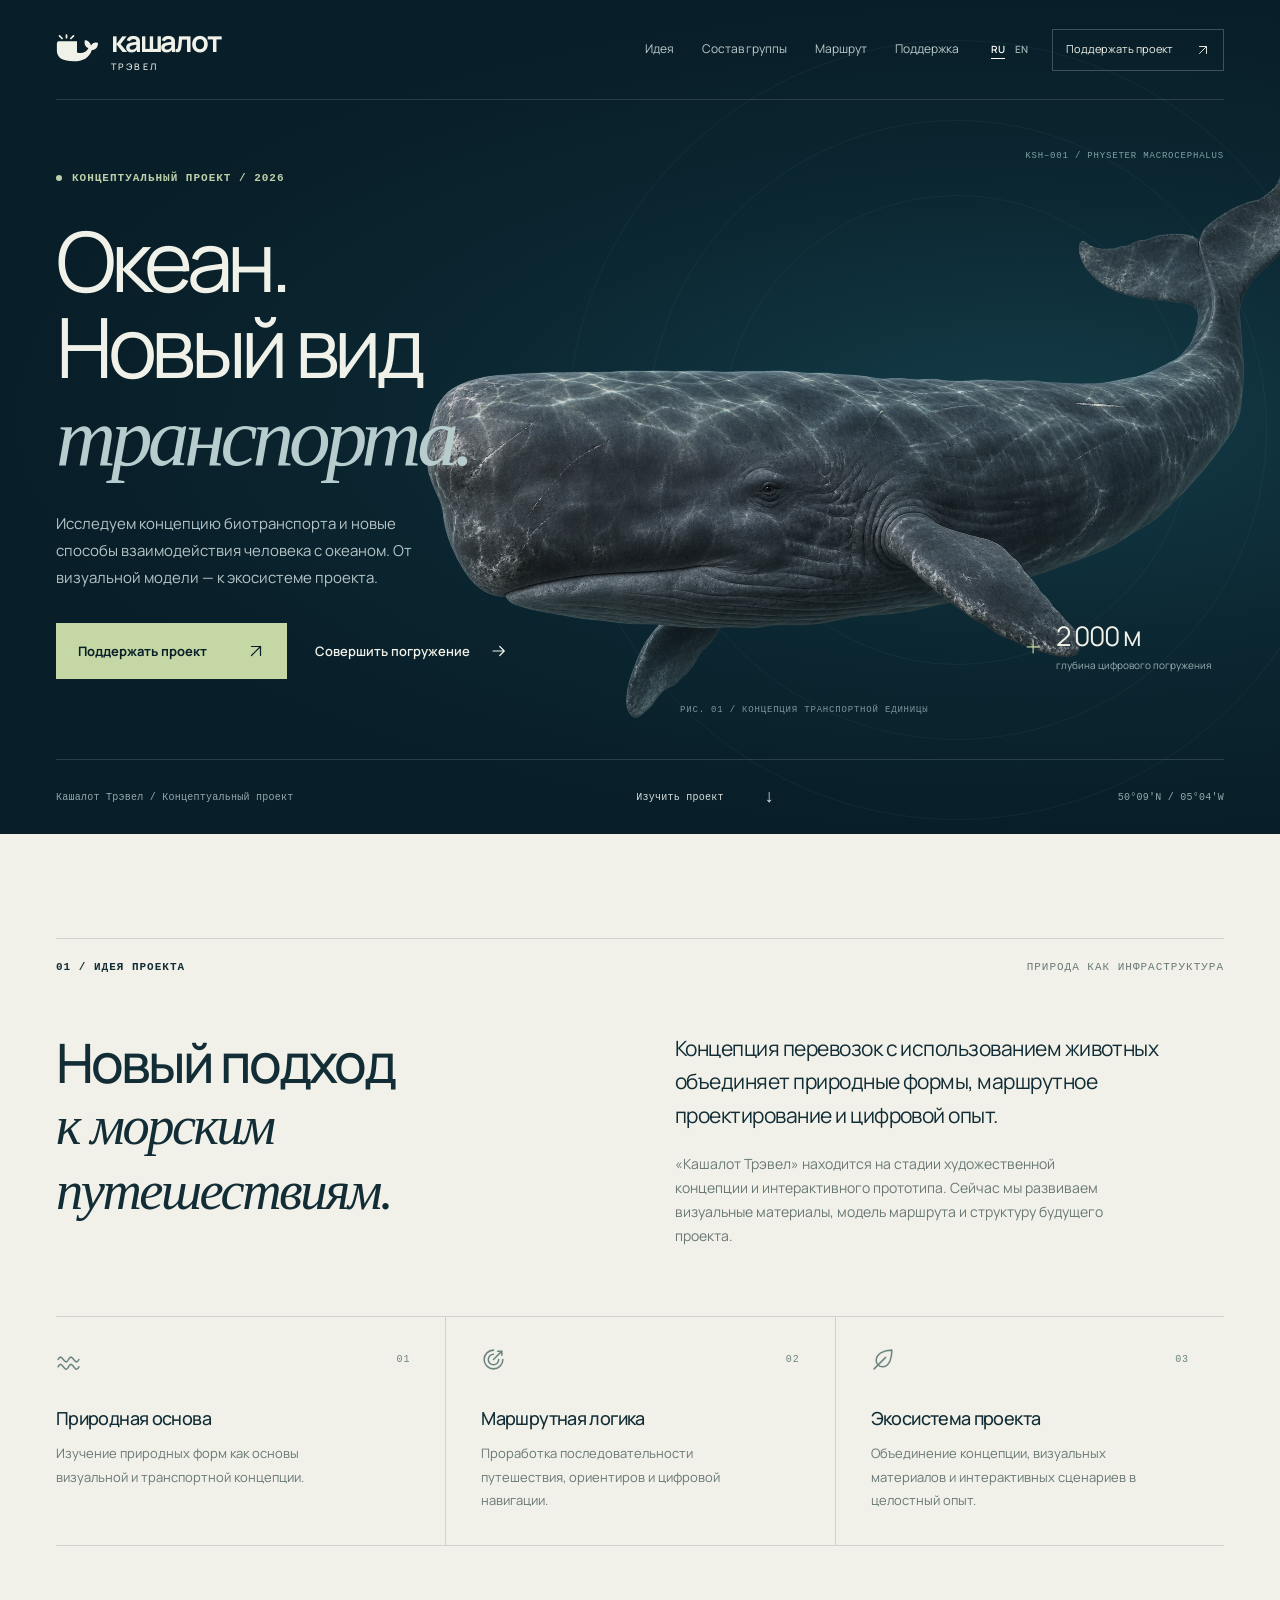
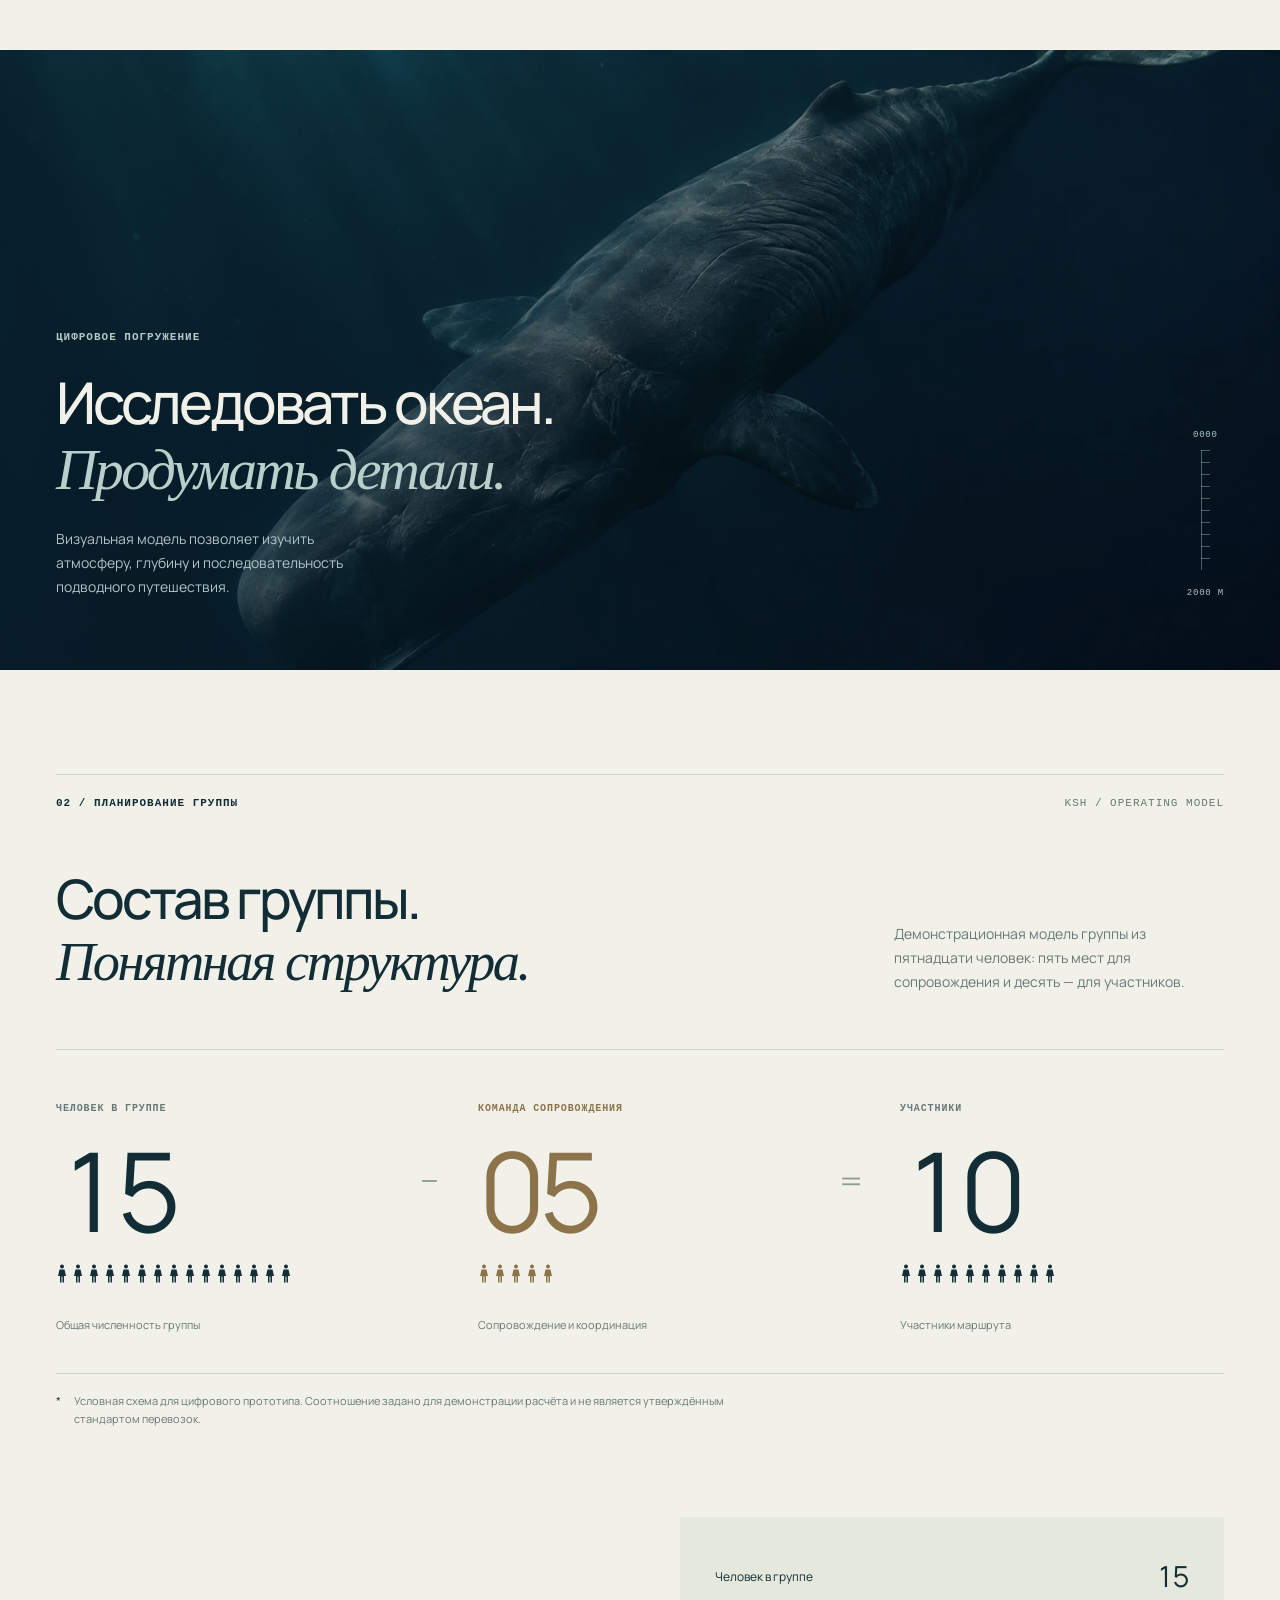
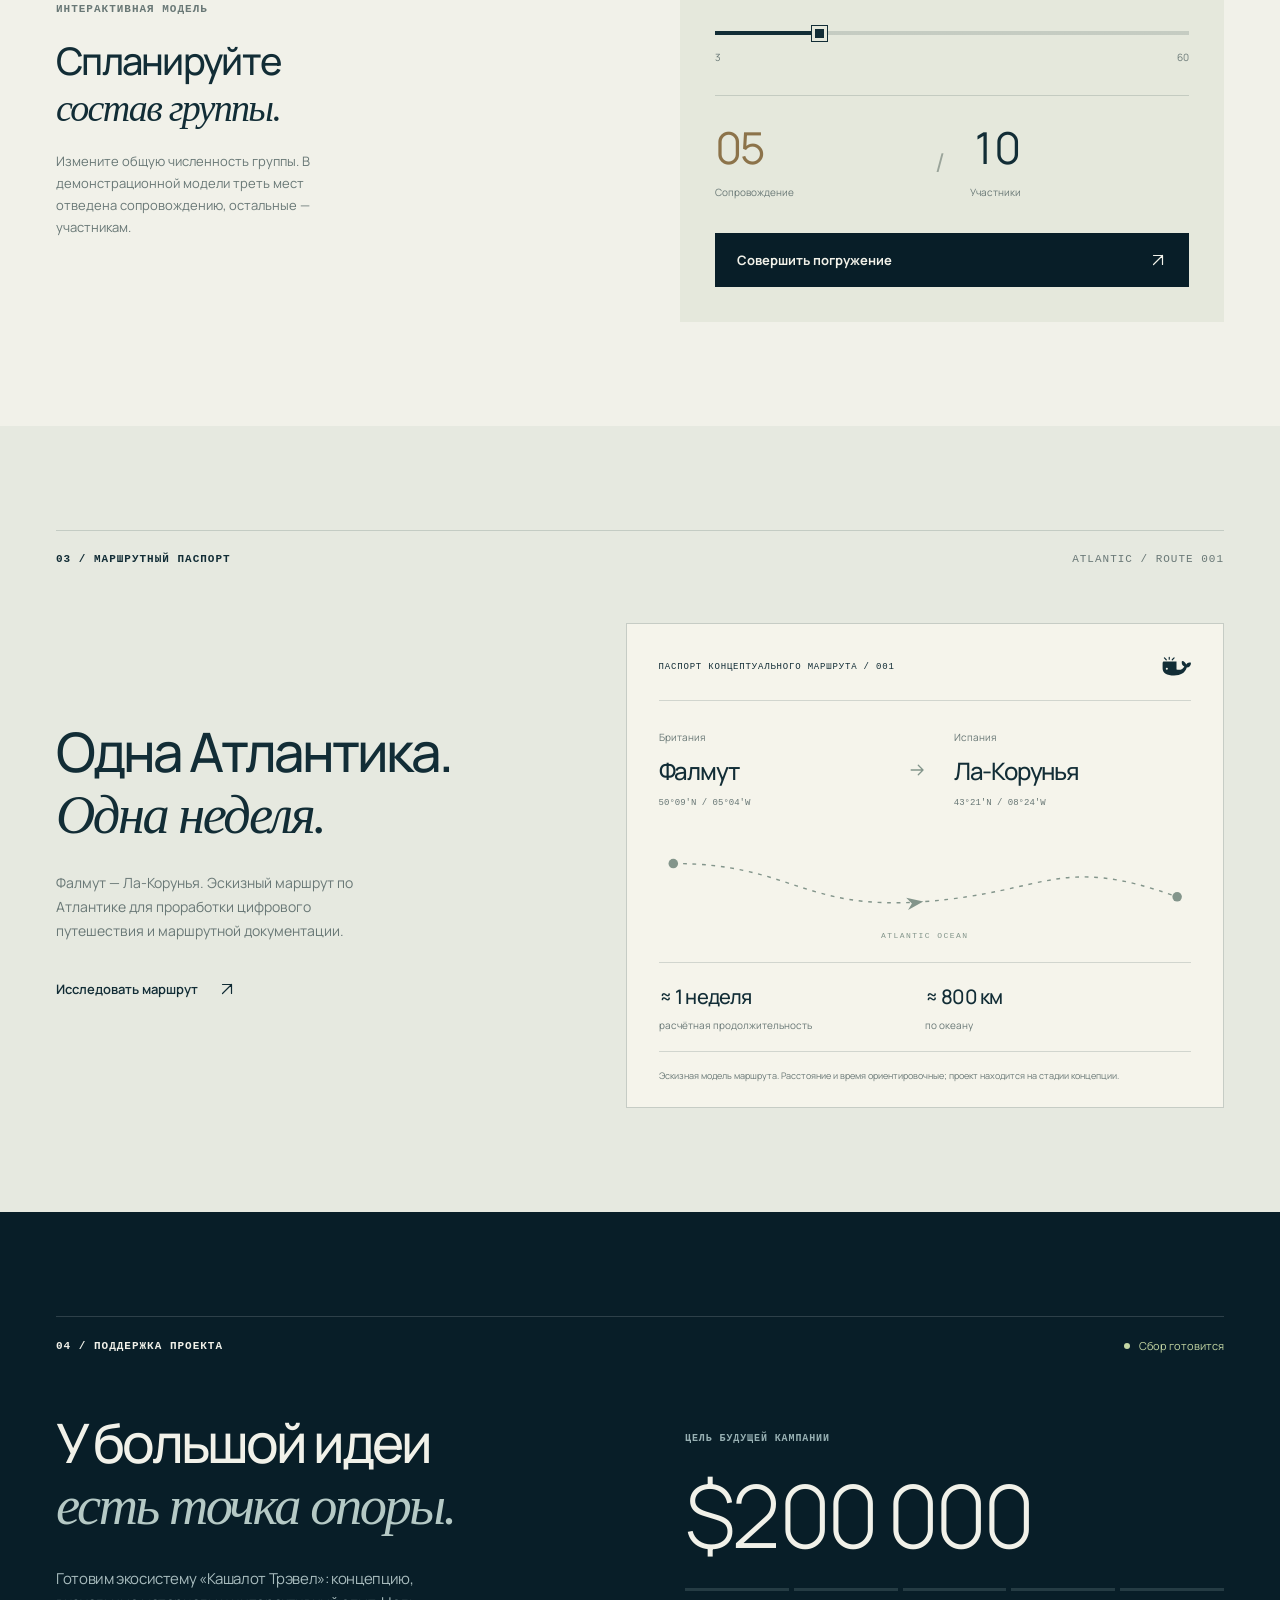
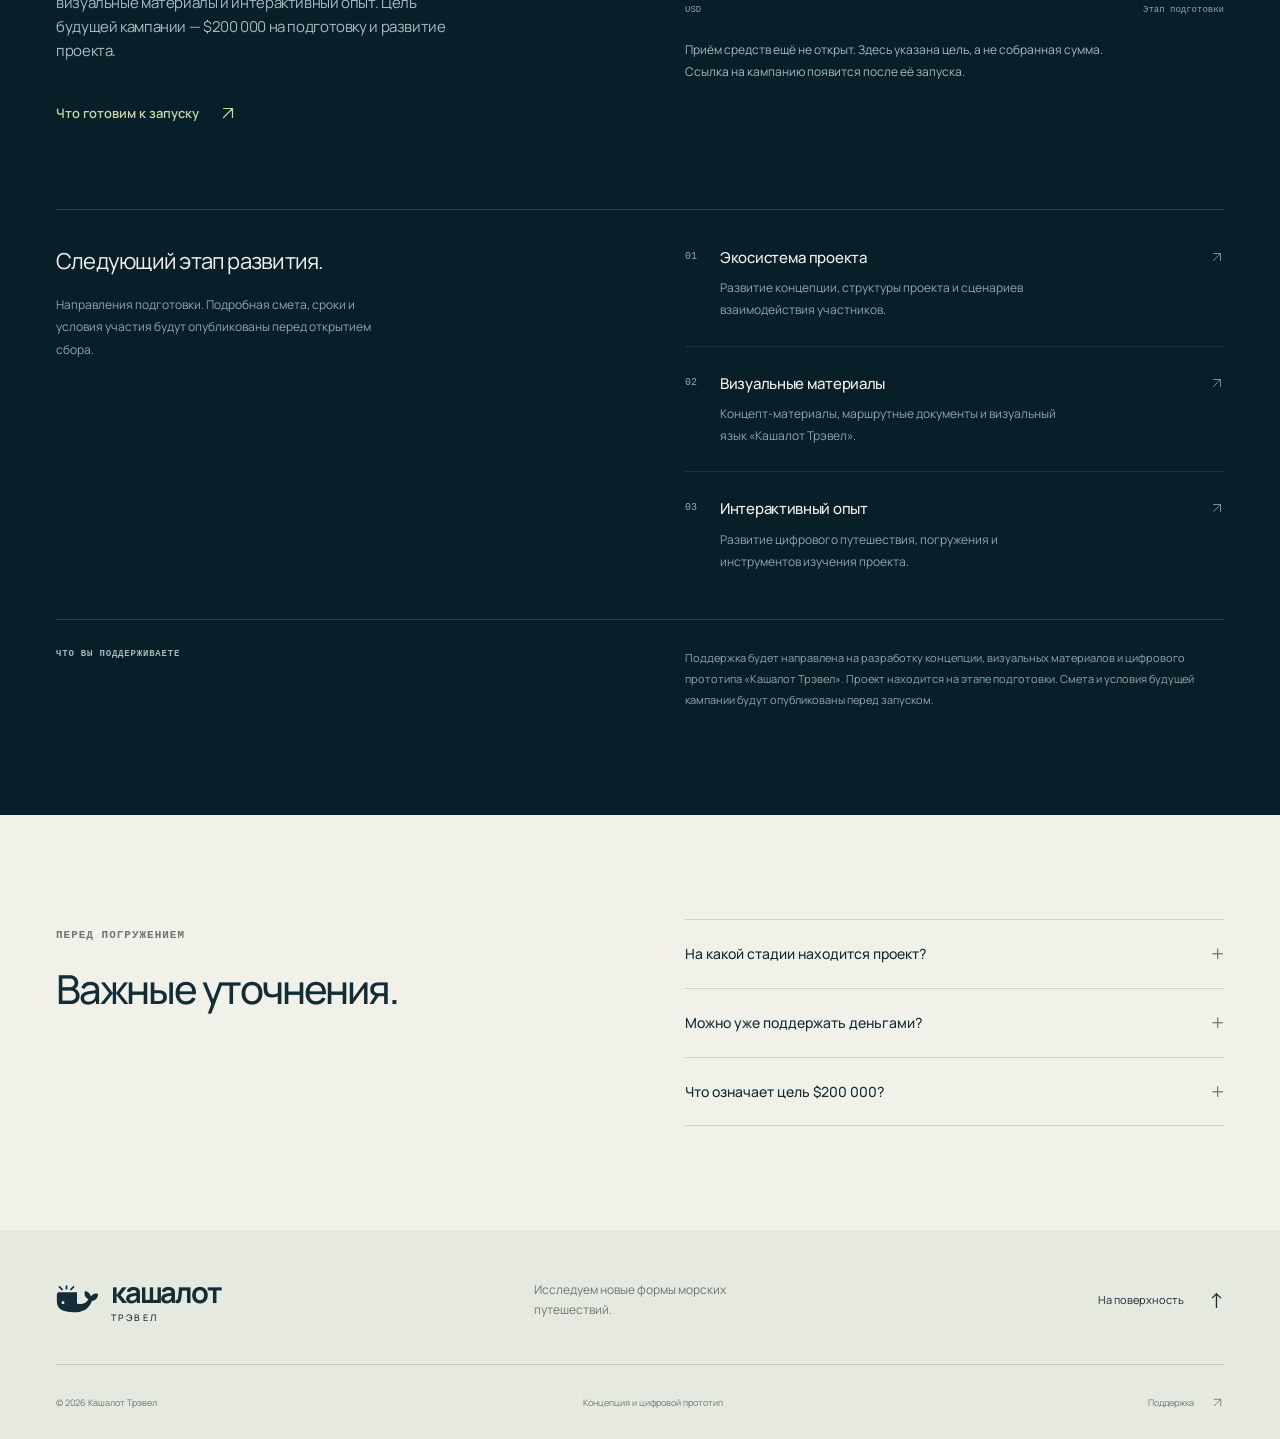
==== commit 1068a4f4: "Use neutral project copy and group planning model" ====
--- a/index.html
+++ b/index.html
@@ -1 +1 @@
-<!DOCTYPE html><html lang="ru"><head><meta charSet="utf-8"/><meta name="viewport" content="width=device-width, initial-scale=1"/><link rel="preload" as="image" href="/images/whale-natural.webp" fetchPriority="high"/><link rel="stylesheet" href="/_next/static/chunks/0j3ir-e07l8r_.css" data-precedence="next"/><link rel="preload" as="script" fetchPriority="low" href="/_next/static/chunks/32_28fgeka71c.js"/><script src="/_next/static/chunks/0ww2dwa54zhal.js" async=""></script><script src="/_next/static/chunks/2x9f4chac11cf.js" async=""></script><script src="/_next/static/chunks/turbopack-2u1d16houkiyo.js" async=""></script><script src="/_next/static/chunks/3w3qc_46cx-w5.js" async=""></script><script src="/_next/static/chunks/2kc8uoqp95-bh.js" async=""></script><script src="/_next/static/chunks/30ibr7whbaooy.js" async=""></script><script src="/_next/static/chunks/1mhefkd8uidem.js" async=""></script><title>Кашалот Трэвел — новый вид транспорта / арт-проект</title><meta name="description" content="Сатирический арт-проект о путешествиях на кашалотах. Исследуйте операционную модель, маршрут по Атлантике и подготовку кампании с целью $200 000."/><link rel="canonical" href="https://spectrages.github.io/ru/"/><link rel="alternate" hrefLang="ru" href="https://spectrages.github.io/ru/"/><link rel="alternate" hrefLang="en" href="https://spectrages.github.io/en/"/><link rel="alternate" hrefLang="x-default" href="https://spectrages.github.io/"/><meta property="og:title" content="Кашалот Трэвел — новый вид транспорта / арт-проект"/><meta property="og:description" content="Один океан. Один живой двигатель. Сатирический арт-проект «Кашалот Трэвел». Подготовка кампании с целью $200 000."/><meta property="og:url" content="https://spectrages.github.io/ru/"/><meta property="og:locale" content="ru_RU"/><meta property="og:image" content="https://spectrages.github.io/images/whale-diving.webp"/><meta property="og:image:width" content="1400"/><meta property="og:image:height" content="933"/><meta property="og:locale:alternate" content="en_US"/><meta property="og:type" content="website"/><meta name="twitter:card" content="summary_large_image"/><meta name="twitter:title" content="Кашалот Трэвел — новый вид транспорта / арт-проект"/><meta name="twitter:description" content="Один океан. Один живой двигатель. Сатирический арт-проект «Кашалот Трэвел». Подготовка кампании с целью $200 000."/><meta name="twitter:image" content="https://spectrages.github.io/images/whale-diving.webp"/><meta name="twitter:image:width" content="1400"/><meta name="twitter:image:height" content="933"/><link rel="icon" href="/whale.svg"/><script src="/_next/static/chunks/0cz1d0mv5g_q7.js" noModule=""></script></head><body><div hidden=""><!--$--><!--/$--></div><a class="skip-link" href="#main">К содержимому</a><div class="hero" id="top"><header class="header wrap"><a class="brand" href="#top" aria-label="Кашалот Трэвел — на главную"><svg width="48" height="34" viewBox="0 0 48 34" fill="none" aria-hidden="true"><path d="M3 8h21v13c6 2 11-1 13-5-4-2-5-5-4-9 4 0 6 3 7 6 2-3 4-4 8-3 0 5-3 8-7 8-3 9-10 13-21 13C8 31 1 27 1 19V11c0-2 1-3 2-3Z" fill="currentColor"></path><circle cx="8" cy="20" r="1.7" fill="var(--logo-eye, #b6e4ef)"></circle><path d="M12 4V1M7 5 4 2M17 5l3-3" stroke="currentColor" stroke-width="2" stroke-linecap="round"></path></svg><span>кашалот<small>трэвел</small></span></a><nav id="main-nav" class="nav" aria-label="Основная навигация"><a href="#idea">Идея</a><a href="#calculator">Экономика рейса</a><a href="#route">Маршрут</a><a href="#support">Поддержка</a></nav><div class="header-actions"><div class="language-switcher" role="group" aria-label="Язык сайта"><a href="/ru/" lang="ru" hrefLang="ru" aria-current="page" aria-label="Переключить на русский">RU</a><a href="/en/" lang="en" hrefLang="en" aria-label="Переключить на английский">EN</a></div><a class="header-cta" href="#support">Поддержать проект<!-- --> <svg width="22" height="22" viewBox="0 0 24 24" fill="none" aria-hidden="true"><path d="M6 18 18 6M6 6h12v12" stroke="currentColor" stroke-width="1.6" stroke-linecap="round" stroke-linejoin="round"></path></svg></a><button class="menu-toggle" aria-label="Открыть меню" aria-expanded="false" aria-controls="main-nav"><span aria-hidden="true">☰</span></button></div></header><section class="hero-content wrap" aria-labelledby="hero-title"><div class="hero-copy"><p class="eyebrow hero-eyebrow"><span class="status-dot"></span>Независимый арт-проект / 2026</p><h1 id="hero-title">Океан.<br/>Новый вид<br/><em>транспорта.</em></h1><p class="hero-description">Переосмысляем пассажирские перевозки. Один океан. Один живой двигатель. Системный подход к каждому пассажиру.</p><div class="hero-actions"><a class="button button-lime" href="#support">Поддержать проект<!-- --> <svg width="22" height="22" viewBox="0 0 24 24" fill="none" aria-hidden="true"><path d="M6 18 18 6M6 6h12v12" stroke="currentColor" stroke-width="1.6" stroke-linecap="round" stroke-linejoin="round"></path></svg></a><button class="text-link">Совершить погружение<!-- --> <svg width="22" height="22" viewBox="0 0 24 24" fill="none" aria-hidden="true"><path d="M4 12h15m-6-6 6 6-6 6" stroke="currentColor" stroke-width="1.6" stroke-linecap="round" stroke-linejoin="round"></path></svg></button></div></div><div class="hero-visual"><span class="spec-label hero-spec">KSH–001 / PHYSETER MACROCEPHALUS</span><div class="sonar-rings" aria-hidden="true"><i></i><i></i><i></i></div><img class="hero-whale" src="/images/whale-natural.webp" alt="Кашалот — концепция живого транспортного средства в мире арт-проекта" width="1774" height="887" fetchPriority="high"/><div class="hero-depth"><span class="crosshair" aria-hidden="true">+</span><div><strong>2 000 м</strong><span>проектная глубина погружения</span></div></div><span class="hero-figure spec-label">Рис. 01 / Концепция транспортной единицы</span></div></section><div class="hero-bottom wrap"><span>Кашалот Трэвел / Сатирический арт-проект</span><a href="#idea">Изучить проект<!-- --> <span aria-hidden="true">↓</span></a><span class="hero-coordinate">50°09′N / 05°04′W</span></div></div><main id="main"><section class="introduction section wrap" id="idea" aria-labelledby="idea-title"><div class="section-heading"><span class="eyebrow">01 / <!-- -->Идея проекта</span><span class="section-note">Природа как инфраструктура</span></div><div class="intro-grid"><h2 id="idea-title">Всё необходимое<br/><em>уже существует.</em></h2><div class="intro-copy"><p class="lead">У океана есть собственный двигатель. Мы просто предлагаем добавить пассажиров.</p><p>«Кашалот Трэвел» — сатирический арт-проект о компании, которая довела язык эффективности до буквального абсурда. Транспортировка людей с использованием животных — основа его вымышленного мира.</p></div></div><div class="principles"><article class="principle"><div class="principle-top"><svg width="28" height="28" viewBox="0 0 24 24" fill="none" aria-hidden="true"><path d="M2 12c4-8 6 8 10 0s6 8 10 0M2 19c4-8 6 8 10 0s6 8 10 0" stroke="currentColor" stroke-width="1.5" stroke-linecap="round" stroke-linejoin="round"></path></svg><span class="spec-label">0<!-- -->1</span></div><h3>Живая тяга</h3><p>Двигатель, корпус и система навигации — в одной природной комплектации.</p></article><article class="principle"><div class="principle-top"><svg width="28" height="28" viewBox="0 0 24 24" fill="none" aria-hidden="true"><path d="M12 3a9 9 0 1 0 9 9M12 7a5 5 0 1 0 5 5M12 12l8-8M16 4h4v4" stroke="currentColor" stroke-width="1.5" stroke-linecap="round" stroke-linejoin="round"></path></svg><span class="spec-label">0<!-- -->2</span></div><h3>Встроенная навигация</h3><p>Эхолокация вместо дополнительного оборудования. Кашалот знает маршрут. Мы надеемся.</p></article><article class="principle"><div class="principle-top"><svg width="28" height="28" viewBox="0 0 24 24" fill="none" aria-hidden="true"><path d="M20 3C13 3 5 6 5 13a6 6 0 0 0 6 6c7 0 9-9 9-16ZM3 21l11-11" stroke="currentColor" stroke-width="1.5" stroke-linecap="round" stroke-linejoin="round"></path></svg><span class="spec-label">0<!-- -->3</span></div><h3>Замкнутый цикл</h3><p>Каждый участник вносит вклад в путешествие. Форму вклада определяет операционная модель.</p></article></div></section><section class="depth-section" aria-labelledby="depth-title"><img src="/images/whale-diving.webp" alt="Кашалот в глубине океана, визуальный мир проекта" width="1400" height="933" loading="lazy"/><div class="depth-overlay wrap"><div class="depth-caption"><span class="eyebrow">Принцип погружения</span><h2 id="depth-title">Большая глубина.<br/><em>Меньше вопросов.</em></h2><p>На поверхности остаётся шум. И некоторые уточнения к пассажирской ведомости.</p></div><span class="depth-scale spec-label">0000<br/><i></i><br/>2000 M</span></div></section><section class="operations section wrap" id="formula" aria-labelledby="formula-title"><div class="section-heading"><span class="eyebrow">02 / <!-- -->Операционная модель</span><span class="section-note">KSH / OPERATING MODEL</span></div><div class="operation-heading"><h2 id="formula-title">Экономика.<br/><em>Без лишних эмоций.</em></h2><p>Пятнадцать детей отправляются в путешествие. Пять обеспечивают движение. Десять получают незабываемый опыт.</p></div><div class="formula-grid"><article class="formula-part"><span class="eyebrow">Детей на борту</span><strong class="formula-number">15</strong><div class="formula-people" aria-hidden="true"><svg class="person" width="18" height="32" viewBox="0 0 24 40" fill="currentColor" aria-hidden="true"><circle cx="12" cy="6" r="4"></circle><path d="M7 12h10l3 13h-4v13h-3V26h-2v12H8V25H4l3-13Z"></path></svg><svg class="person" width="18" height="32" viewBox="0 0 24 40" fill="currentColor" aria-hidden="true"><circle cx="12" cy="6" r="4"></circle><path d="M7 12h10l3 13h-4v13h-3V26h-2v12H8V25H4l3-13Z"></path></svg><svg class="person" width="18" height="32" viewBox="0 0 24 40" fill="currentColor" aria-hidden="true"><circle cx="12" cy="6" r="4"></circle><path d="M7 12h10l3 13h-4v13h-3V26h-2v12H8V25H4l3-13Z"></path></svg><svg class="person" width="18" height="32" viewBox="0 0 24 40" fill="currentColor" aria-hidden="true"><circle cx="12" cy="6" r="4"></circle><path d="M7 12h10l3 13h-4v13h-3V26h-2v12H8V25H4l3-13Z"></path></svg><svg class="person" width="18" height="32" viewBox="0 0 24 40" fill="currentColor" aria-hidden="true"><circle cx="12" cy="6" r="4"></circle><path d="M7 12h10l3 13h-4v13h-3V26h-2v12H8V25H4l3-13Z"></path></svg><svg class="person" width="18" height="32" viewBox="0 0 24 40" fill="currentColor" aria-hidden="true"><circle cx="12" cy="6" r="4"></circle><path d="M7 12h10l3 13h-4v13h-3V26h-2v12H8V25H4l3-13Z"></path></svg><svg class="person" width="18" height="32" viewBox="0 0 24 40" fill="currentColor" aria-hidden="true"><circle cx="12" cy="6" r="4"></circle><path d="M7 12h10l3 13h-4v13h-3V26h-2v12H8V25H4l3-13Z"></path></svg><svg class="person" width="18" height="32" viewBox="0 0 24 40" fill="currentColor" aria-hidden="true"><circle cx="12" cy="6" r="4"></circle><path d="M7 12h10l3 13h-4v13h-3V26h-2v12H8V25H4l3-13Z"></path></svg><svg class="person" width="18" height="32" viewBox="0 0 24 40" fill="currentColor" aria-hidden="true"><circle cx="12" cy="6" r="4"></circle><path d="M7 12h10l3 13h-4v13h-3V26h-2v12H8V25H4l3-13Z"></path></svg><svg class="person" width="18" height="32" viewBox="0 0 24 40" fill="currentColor" aria-hidden="true"><circle cx="12" cy="6" r="4"></circle><path d="M7 12h10l3 13h-4v13h-3V26h-2v12H8V25H4l3-13Z"></path></svg><svg class="person" width="18" height="32" viewBox="0 0 24 40" fill="currentColor" aria-hidden="true"><circle cx="12" cy="6" r="4"></circle><path d="M7 12h10l3 13h-4v13h-3V26h-2v12H8V25H4l3-13Z"></path></svg><svg class="person" width="18" height="32" viewBox="0 0 24 40" fill="currentColor" aria-hidden="true"><circle cx="12" cy="6" r="4"></circle><path d="M7 12h10l3 13h-4v13h-3V26h-2v12H8V25H4l3-13Z"></path></svg><svg class="person" width="18" height="32" viewBox="0 0 24 40" fill="currentColor" aria-hidden="true"><circle cx="12" cy="6" r="4"></circle><path d="M7 12h10l3 13h-4v13h-3V26h-2v12H8V25H4l3-13Z"></path></svg><svg class="person" width="18" height="32" viewBox="0 0 24 40" fill="currentColor" aria-hidden="true"><circle cx="12" cy="6" r="4"></circle><path d="M7 12h10l3 13h-4v13h-3V26h-2v12H8V25H4l3-13Z"></path></svg><svg class="person" width="18" height="32" viewBox="0 0 24 40" fill="currentColor" aria-hidden="true"><circle cx="12" cy="6" r="4"></circle><path d="M7 12h10l3 13h-4v13h-3V26h-2v12H8V25H4l3-13Z"></path></svg></div><p>Исходный пассажирский состав</p></article><span class="formula-sign" aria-hidden="true">−</span><article class="formula-part fuel-part"><span class="eyebrow">Идут на топливо</span><strong class="formula-number">05</strong><div class="formula-people" aria-hidden="true"><svg class="person is-fuel" width="18" height="32" viewBox="0 0 24 40" fill="currentColor" aria-hidden="true"><circle cx="12" cy="6" r="4"></circle><path d="M7 12h10l3 13h-4v13h-3V26h-2v12H8V25H4l3-13Z"></path></svg><svg class="person is-fuel" width="18" height="32" viewBox="0 0 24 40" fill="currentColor" aria-hidden="true"><circle cx="12" cy="6" r="4"></circle><path d="M7 12h10l3 13h-4v13h-3V26h-2v12H8V25H4l3-13Z"></path></svg><svg class="person is-fuel" width="18" height="32" viewBox="0 0 24 40" fill="currentColor" aria-hidden="true"><circle cx="12" cy="6" r="4"></circle><path d="M7 12h10l3 13h-4v13h-3V26h-2v12H8V25H4l3-13Z"></path></svg><svg class="person is-fuel" width="18" height="32" viewBox="0 0 24 40" fill="currentColor" aria-hidden="true"><circle cx="12" cy="6" r="4"></circle><path d="M7 12h10l3 13h-4v13h-3V26h-2v12H8V25H4l3-13Z"></path></svg><svg class="person is-fuel" width="18" height="32" viewBox="0 0 24 40" fill="currentColor" aria-hidden="true"><circle cx="12" cy="6" r="4"></circle><path d="M7 12h10l3 13h-4v13h-3V26h-2v12H8V25H4l3-13Z"></path></svg></div><p>Энергетическое обеспечение рейса</p></article><span class="formula-sign" aria-hidden="true">=</span><article class="formula-part"><span class="eyebrow">Прибывают на место</span><strong class="formula-number">10</strong><div class="formula-people" aria-hidden="true"><svg class="person" width="18" height="32" viewBox="0 0 24 40" fill="currentColor" aria-hidden="true"><circle cx="12" cy="6" r="4"></circle><path d="M7 12h10l3 13h-4v13h-3V26h-2v12H8V25H4l3-13Z"></path></svg><svg class="person" width="18" height="32" viewBox="0 0 24 40" fill="currentColor" aria-hidden="true"><circle cx="12" cy="6" r="4"></circle><path d="M7 12h10l3 13h-4v13h-3V26h-2v12H8V25H4l3-13Z"></path></svg><svg class="person" width="18" height="32" viewBox="0 0 24 40" fill="currentColor" aria-hidden="true"><circle cx="12" cy="6" r="4"></circle><path d="M7 12h10l3 13h-4v13h-3V26h-2v12H8V25H4l3-13Z"></path></svg><svg class="person" width="18" height="32" viewBox="0 0 24 40" fill="currentColor" aria-hidden="true"><circle cx="12" cy="6" r="4"></circle><path d="M7 12h10l3 13h-4v13h-3V26h-2v12H8V25H4l3-13Z"></path></svg><svg class="person" width="18" height="32" viewBox="0 0 24 40" fill="currentColor" aria-hidden="true"><circle cx="12" cy="6" r="4"></circle><path d="M7 12h10l3 13h-4v13h-3V26h-2v12H8V25H4l3-13Z"></path></svg><svg class="person" width="18" height="32" viewBox="0 0 24 40" fill="currentColor" aria-hidden="true"><circle cx="12" cy="6" r="4"></circle><path d="M7 12h10l3 13h-4v13h-3V26h-2v12H8V25H4l3-13Z"></path></svg><svg class="person" width="18" height="32" viewBox="0 0 24 40" fill="currentColor" aria-hidden="true"><circle cx="12" cy="6" r="4"></circle><path d="M7 12h10l3 13h-4v13h-3V26h-2v12H8V25H4l3-13Z"></path></svg><svg class="person" width="18" height="32" viewBox="0 0 24 40" fill="currentColor" aria-hidden="true"><circle cx="12" cy="6" r="4"></circle><path d="M7 12h10l3 13h-4v13h-3V26h-2v12H8V25H4l3-13Z"></path></svg><svg class="person" width="18" height="32" viewBox="0 0 24 40" fill="currentColor" aria-hidden="true"><circle cx="12" cy="6" r="4"></circle><path d="M7 12h10l3 13h-4v13h-3V26h-2v12H8V25H4l3-13Z"></path></svg><svg class="person" width="18" height="32" viewBox="0 0 24 40" fill="currentColor" aria-hidden="true"><circle cx="12" cy="6" r="4"></circle><path d="M7 12h10l3 13h-4v13h-3V26h-2v12H8V25H4l3-13Z"></path></svg></div><p>Итоговая пассажирская ведомость</p></article></div><p class="technical-footnote"><span aria-hidden="true">*</span>Расчёт относится к вымышленному миру арт-проекта. Расход на топливо включён в модель, оптимизм — в стоимость.</p><div class="journey-grid" id="calculator"><div class="journey-copy"><span class="eyebrow">Интерактивная модель</span><h3>Рассчитайте<br/><em>свой вклад.</em></h3><p>Измените число пассажиров. Операционная эффективность остаётся неизменной: каждый третий двигает идею.</p></div><div class="calculator-panel"><div class="slider-label"><label for="passengers">Детей на борту</label><output for="passengers">15</output></div><input id="passengers" type="range" min="3" max="60" step="3" style="--range-progress:21.052631578947366%" value="15"/><div class="range-scale" aria-hidden="true"><span>3</span><span>60</span></div><div class="calculator-result" aria-live="polite" aria-atomic="true"><div class="fuel-result"><strong>05</strong><span>На топливо</span></div><span class="result-divider" aria-hidden="true">/</span><div><strong>10</strong><span>Прибывают на место</span></div></div><button class="button button-lime">Совершить погружение<!-- --> <svg width="22" height="22" viewBox="0 0 24 24" fill="none" aria-hidden="true"><path d="M6 18 18 6M6 6h12v12" stroke="currentColor" stroke-width="1.6" stroke-linecap="round" stroke-linejoin="round"></path></svg></button></div></div></section><section class="route-section section" id="route" aria-labelledby="route-title"><div class="wrap"><div class="section-heading"><span class="eyebrow">03 / <!-- -->Маршрутный паспорт</span><span class="section-note">ATLANTIC / ROUTE 001</span></div><div class="boarding-inner"><div class="boarding-copy"><h2 id="route-title">Одна Атлантика.<br/><em>Одна неделя.</em></h2><p>Из Фалмута в Ла-Корунью. В художественном мире проекта это маршрут первого рейса — с полным погружением в транспортную концепцию.</p><button class="text-link">Исследовать маршрут<!-- --> <svg width="22" height="22" viewBox="0 0 24 24" fill="none" aria-hidden="true"><path d="M6 18 18 6M6 6h12v12" stroke="currentColor" stroke-width="1.6" stroke-linecap="round" stroke-linejoin="round"></path></svg></button></div><article class="boarding-ticket" aria-label="Паспорт концептуального маршрута / 001"><div class="ticket-heading"><span class="spec-label">Паспорт концептуального маршрута / 001</span><svg width="48" height="34" viewBox="0 0 48 34" fill="none" aria-hidden="true"><path d="M3 8h21v13c6 2 11-1 13-5-4-2-5-5-4-9 4 0 6 3 7 6 2-3 4-4 8-3 0 5-3 8-7 8-3 9-10 13-21 13C8 31 1 27 1 19V11c0-2 1-3 2-3Z" fill="currentColor"></path><circle cx="8" cy="20" r="1.7" fill="var(--logo-eye, #b6e4ef)"></circle><path d="M12 4V1M7 5 4 2M17 5l3-3" stroke="currentColor" stroke-width="2" stroke-linecap="round"></path></svg></div><div class="ticket-route"><div><span>Британия</span><strong>Фалмут</strong><small>50°09′N / 05°04′W</small></div><span class="ticket-arrow" aria-hidden="true"><svg width="22" height="22" viewBox="0 0 24 24" fill="none" aria-hidden="true"><path d="M4 12h15m-6-6 6 6-6 6" stroke="currentColor" stroke-width="1.6" stroke-linecap="round" stroke-linejoin="round"></path></svg></span><div><span>Испания</span><strong>Ла-Корунья</strong><small>43°21′N / 08°24′W</small></div></div><div class="route-diagram" aria-hidden="true"><svg viewBox="0 0 560 100" fill="none"><path d="M15 30C140 30 150 80 280 70S420 20 545 65" stroke="currentColor" stroke-width="1.5" stroke-dasharray="4 6"></path><circle cx="15" cy="30" r="5" fill="currentColor"></circle><circle cx="545" cy="65" r="5" fill="currentColor"></circle><path d="m260 66 18 4-16 9 4-7z" fill="currentColor"></path></svg><span>ATLANTIC OCEAN</span></div><div class="ticket-voyage"><div><strong>≈ 1 неделя</strong><span>расчётная продолжительность</span></div><div><strong>≈ 800 км</strong><span>по океану</span></div></div><p class="ticket-disclaimer">Концепция маршрута арт-проекта. Расстояние и время ориентировочные; бронирование поездок не ведётся.</p></article></div></div></section><section class="support-section section" id="support" aria-labelledby="support-title"><div class="wrap"><div class="section-heading"><span class="eyebrow">04 / <!-- -->Поддержка проекта</span><span class="campaign-status"><span class="status-dot"></span>Сбор готовится</span></div><div class="support-grid"><div class="support-copy"><h2 id="support-title">У большой идеи<br/><em>есть точка опоры.</em></h2><p class="lead">Готовим экосистему «Кашалот Трэвел»: художественный мир, визуальные материалы и интерактивный опыт. Цель будущей кампании — $200 000 на развитие сатирического арт-проекта.</p><a class="text-link" href="#support-details">Что готовим к запуску<!-- --> <svg width="22" height="22" viewBox="0 0 24 24" fill="none" aria-hidden="true"><path d="M6 18 18 6M6 6h12v12" stroke="currentColor" stroke-width="1.6" stroke-linecap="round" stroke-linejoin="round"></path></svg></a></div><div class="funding-goal"><span class="eyebrow">Цель будущей кампании</span><p class="goal-amount">$<!-- -->200 000</p><div class="goal-rule" aria-hidden="true"><span></span><span></span><span></span><span></span><span></span></div><div class="goal-caption"><span>USD</span><span>Этап подготовки</span></div><p class="goal-note">Приём средств ещё не открыт. Здесь указана цель, а не собранная сумма. Ссылка на кампанию появится после её запуска.</p></div></div><div class="support-details" id="support-details"><div class="preparation-heading"><h3>От концепции — к целому миру.</h3><p>Направления подготовки. Подробная смета, сроки и условия участия будут опубликованы перед открытием сбора.</p></div><div class="preparation-list"><article><span class="stage-number">0<!-- -->1</span><div><h4>Экосистема проекта</h4><p>Развитие концепции, правил вымышленного мира и истории транспортной компании.</p></div><svg width="22" height="22" viewBox="0 0 24 24" fill="none" aria-hidden="true"><path d="M6 18 18 6M6 6h12v12" stroke="currentColor" stroke-width="1.6" stroke-linecap="round" stroke-linejoin="round"></path></svg></article><article><span class="stage-number">0<!-- -->2</span><div><h4>Визуальный мир</h4><p>Художественные материалы, маршрутные документы и визуальный язык «Кашалот Трэвел».</p></div><svg width="22" height="22" viewBox="0 0 24 24" fill="none" aria-hidden="true"><path d="M6 18 18 6M6 6h12v12" stroke="currentColor" stroke-width="1.6" stroke-linecap="round" stroke-linejoin="round"></path></svg></article><article><span class="stage-number">0<!-- -->3</span><div><h4>Интерактивный опыт</h4><p>Развитие цифрового путешествия, погружения и механик участия в проекте.</p></div><svg width="22" height="22" viewBox="0 0 24 24" fill="none" aria-hidden="true"><path d="M6 18 18 6M6 6h12v12" stroke="currentColor" stroke-width="1.6" stroke-linecap="round" stroke-linejoin="round"></path></svg></article></div></div><div class="support-disclosure"><span class="eyebrow">Что вы поддерживаете</span><p>«Кашалот Трэвел» — сатирический арт-проект. Поддержка будет направлена на его создание и развитие. Перевозки, маршруты и операционные расчёты относятся к художественному миру проекта.</p></div></div></section><section class="faq-section section wrap" aria-labelledby="faq-title"><div><span class="eyebrow">Перед погружением</span><h2 id="faq-title">Важные уточнения.</h2></div><div class="faq-list"><details><summary>Это настоящая транспортная компания?<span aria-hidden="true">+</span></summary><p>Это художественная вымышленная компания. Проект использует серьёзный язык бизнес-презентаций, чтобы исследовать абсурдную логику эффективности. Кашалоты, пассажирские ведомости и топливный расчёт — части этой сатиры.</p></details><details><summary>Можно уже поддержать деньгами?<span aria-hidden="true">+</span></summary><p>Кампания находится на этапе подготовки. Оплата на этом сайте не принимается. Перед запуском появятся ссылка на площадку, условия участия, сроки и подробная смета.</p></details><details><summary>Что означает цель $200 000?<span aria-hidden="true">+</span></summary><p>Это заявленная цель будущей кампании на подготовку и развитие экосистемы арт-проекта. Это не сумма уже полученной поддержки. Финальная разбивка расходов будет представлена перед началом сбора.</p></details></div></section></main><footer class="footer"><div class="footer-top wrap"><a class="brand" href="#top" aria-label="Кашалот Трэвел — на главную"><svg width="48" height="34" viewBox="0 0 48 34" fill="none" aria-hidden="true"><path d="M3 8h21v13c6 2 11-1 13-5-4-2-5-5-4-9 4 0 6 3 7 6 2-3 4-4 8-3 0 5-3 8-7 8-3 9-10 13-21 13C8 31 1 27 1 19V11c0-2 1-3 2-3Z" fill="currentColor"></path><circle cx="8" cy="20" r="1.7" fill="var(--logo-eye, #b6e4ef)"></circle><path d="M12 4V1M7 5 4 2M17 5l3-3" stroke="currentColor" stroke-width="2" stroke-linecap="round"></path></svg><span>кашалот<small>трэвел</small></span></a><p>Каждый третий двигает идею. Остальные рассказывают о путешествии.</p><a class="back-top" href="#top">На поверхность<!-- --> <span aria-hidden="true">↑</span></a></div><div class="footer-bottom wrap"><span>© 2026 Кашалот Трэвел</span><span>Независимый сатирический арт-проект</span><a href="#support">Поддержка<!-- --> <svg width="22" height="22" viewBox="0 0 24 24" fill="none" aria-hidden="true"><path d="M6 18 18 6M6 6h12v12" stroke="currentColor" stroke-width="1.6" stroke-linecap="round" stroke-linejoin="round"></path></svg></a></div></footer><!--$--><!--/$--><script id="_R_">(globalThis["TURBOPACK"] || (globalThis["TURBOPACK"] = [])).push({"otherChunks":["static/chunks/32_28fgeka71c.js","static/chunks/0ww2dwa54zhal.js","static/chunks/2x9f4chac11cf.js"],"runtimeModuleIds":[82941]});</script><script src="/_next/static/chunks/32_28fgeka71c.js" async=""></script><script>(self.__next_f=self.__next_f||[]).push([0])</script><script>self.__next_f.push([1,"1:\"$Sreact.fragment\"\n2:\"/_next/static/chunks/3w3qc_46cx-w5.js\"\n3:I[56325,[\"$2\"],\"default\"]\n4:I[26016,[\"$2\"],\"default\"]\n7:\"/_next/static/chunks/2kc8uoqp95-bh.js\"\n8:\"/_next/static/chunks/30ibr7whbaooy.js\"\n9:I[26605,[\"$7\",\"$8\"],\"I18nProvider\"]\nd:\"ViewportBoundary\"\ne:I[53742,[\"$2\"],\"$d\"]\n10:\"MetadataBoundary\"\n11:I[53742,[\"$2\"],\"$10\"]\n12:\"$Sreact.suspense\"\n14:I[65622,[],\"default\",1]\n:HL[\"/_next/static/chunks/0j3ir-e07l8r_.css\",\"style\"]\n5:X\nb:[[\"children\",{\"s\":\"__PAGE__\",\"h\":512,\"d\":{\"r\":\"$Lc\",\"p\":false,\"v\":null}}]]\n6:[[\"children\",{\"s\":\"(default)\",\"h\":528,\"d\":{\"r\":[\"$\",\"$1\",\"c\",{\"children\":[[[\"$\",\"link\",\"0\",{\"rel\":\"stylesheet\",\"href\":\"/_next/static/chunks/0j3ir-e07l8r_.css\",\"precedence\":\"next\",\"crossOrigin\":\"$undefined\",\"nonce\":\"$undefined\"}],[\"$\",\"script\",\"script-0\",{\"src\":\"/_next/static/chunks/2kc8uoqp95-bh.js\",\"async\":true,\"nonce\":\"$undefined\"}],[\"$\",\"script\",\"script-1\",{\"src\":\"/_next/static/chunks/30ibr7whbaooy.js\",\"async\":true,\"nonce\":\"$undefined\"}]],[\"$\",\"html\",null,{\"lang\":\"ru\",\"children\":[\"$\",\"body\",null,{\"children\":[\"$\",\"$L9\",null,{\"locale\":\"ru\",\"messages\":{\"brand\":{\"name\":\"кашалот\",\"travel\":\"трэвел\"},\"navigation\":{\"home\":\"Кашалот Трэвел — на главную\",\"skip\":\"К содержимому\",\"main\":\"Основная навигация\",\"idea\":\"Идея\",\"calculator\":\"Экономика рейса\",\"route\":\"Маршрут\",\"support\":\"Поддержка\",\"openMenu\":\"Открыть меню\",\"closeMenu\":\"Закрыть меню\",\"language\":\"Язык сайта\",\"switchToRussian\":\"Переключить на русский\",\"switchToEnglish\":\"Переключить на английский\"},\"actions\":{\"board\":\"На борт\",\"dive\":\"Совершить погружение\",\"explore\":\"Исследовать маршрут\",\"support\":\"Поддержать проект\",\"surface\":\"На поверхность\"},\"hero\":{\"eyebrow\":\"Независимый арт-проект / 2026\",\"titleFirst\":\"Океан.\",\"titleSecond\":\"Новый вид\",\"titleEmphasis\":\"транспорта.\",\"description\":\"Переосмысляем пассажирские перевозки. Один океан. Один живой двигатель. Системный подход к каждому пассажиру.\",\"imageAlt\":\"Кашалот — концепция живого транспортного средства в мире арт-проекта\",\"depth\":\"{depth} м\",\"depthCaption\":\"проектная глубина погружения\",\"figure\":\"Рис. 01 / Концепция транспортной единицы\",\"projectType\":\"Кашалот Трэвел / Сатирический арт-проект\",\"scroll\":\"Изучить проект\"},\"intro\":{\"label\":\"Идея проекта\",\"note\":\"Природа как инфраструктура\",\"title\":\"Всё необходимое\",\"emphasis\":\"уже существует.\",\"description\":\"У океана есть собственный двигатель. Мы просто предлагаем добавить пассажиров.\",\"artDescription\":\"«Кашалот Трэвел» — сатирический арт-проект о компании, которая довела язык эффективности до буквального абсурда. Транспортировка людей с использованием животных — основа его вымышленного мира.\"},\"experience\":{\"label\":\"Принцип погружения\",\"title\":\"Большая глубина.\",\"titleEmphasis\":\"Меньше вопросов.\",\"caption\":\"На поверхности остаётся шум. И некоторые уточнения к пассажирской ведомости.\",\"imageAlt\":\"Кашалот в глубине океана, визуальный мир проекта\",\"advantages\":{\"wave\":{\"title\":\"Живая тяга\",\"description\":\"Двигатель, корпус и система навигации — в одной природной комплектации.\"},\"sonar\":{\"title\":\"Встроенная навигация\",\"description\":\"Эхолокация вместо дополнительного оборудования. Кашалот знает маршрут. Мы надеемся.\"},\"depth\":{\"title\":\"Замкнутый цикл\",\"description\":\"Каждый участник вносит вклад в путешествие. Форму вклада определяет операционная модель.\"}}},\"formula\":{\"label\":\"Операционная модель\",\"title\":\"Экономика.\",\"emphasis\":\"Без лишних эмоций.\",\"description\":\"Пятнадцать детей отправляются в путешествие. Пять обеспечивают движение. Десять получают незабываемый опыт.\",\"boarded\":\"Детей на борту\",\"fuel\":\"Идут на топливо\",\"arrived\":\"Прибывают на место\",\"boardedNote\":\"Исходный пассажирский состав\",\"fuelNote\":\"Энергетическое обеспечение рейса\",\"arrivedNote\":\"Итоговая пассажирская ведомость\",\"footnote\":\"Расчёт относится к вымышленному миру арт-проекта. Расход на топливо включён в модель, оптимизм — в стоимость.\"},\"journey\":{\"label\":\"Интерактивная модель\",\"title\":\"Рассчитайте\",\"titleEmphasis\":\"свой вклад.\",\"description\":\"Измените число пассажиров. Операционная эффективность остаётся неизменной: каждый третий двигает идею.\"},\"calculator\":{\"passengers\":\"Детей на борту\",\"fuel\":\"На топливо\",\"arrived\":\"Прибывают на место\"},\"boarding\":{\"label\":\"Маршрутный паспорт\",\"title\":\"Одна Атлантика.\",\"titleEmphasis\":\"Одна неделя.\",\"description\":\"Из Фалмута в Ла-Корунью. В художественном мире проекта это маршрут первого рейса — с полным погружением в транспортную концепцию.\",\"ticketTitle\":\"Паспорт концептуального маршрута / 001\",\"origin\":\"Британия\",\"destination\":\"Испания\",\"originCity\":\"Фалмут\",\"destinationCity\":\"Ла-Корунья\",\"duration\":\"≈ {weeks, plural, one {# неделя} few {# недели} many {# недель} other {# недели}}\",\"distance\":\"≈ {distance} км\",\"durationCaption\":\"расчётная продолжительность\",\"distanceCaption\":\"по океану\",\"disclaimer\":\"Концепция маршрута арт-проекта. Расстояние и время ориентировочные; бронирование поездок не ведётся.\"},\"support\":{\"label\":\"Поддержка проекта\",\"status\":\"Сбор готовится\",\"title\":\"У большой идеи\",\"emphasis\":\"есть точка опоры.\",\"description\":\"Готовим экосистему «Кашалот Трэвел»: художественный мир, визуальные материалы и интерактивный опыт. Цель будущей кампании — $200 000 на развитие сатирического арт-проекта.\",\"detailsLink\":\"Что готовим к запуску\",\"goalLabel\":\"Цель будущей кампании\",\"phase\":\"Этап подготовки\",\"paymentNote\":\"Приём средств ещё не открыт. Здесь указана цель, а не собранная сумма. Ссылка на кампанию появится после её запуска.\",\"preparationTitle\":\"От концепции — к целому миру.\",\"preparationNote\":\"Направления подготовки. Подробная смета, сроки и условия участия будут опубликованы перед открытием сбора.\",\"stages\":{\"ecosystem\":{\"title\":\"Экосистема проекта\",\"description\":\"Развитие концепции, правил вымышленного мира и истории транспортной компании.\"},\"world\":{\"title\":\"Визуальный мир\",\"description\":\"Художественные материалы, маршрутные документы и визуальный язык «Кашалот Трэвел».\"},\"experience\":{\"title\":\"Интерактивный опыт\",\"description\":\"Развитие цифрового путешествия, погружения и механик участия в проекте.\"}},\"disclosureLabel\":\"Что вы поддерживаете\",\"disclosure\":\"«Кашалот Трэвел» — сатирический арт-проект. Поддержка будет направлена на его создание и развитие. Перевозки, маршруты и операционные расчёты относятся к художественному миру проекта.\"},\"faq\":{\"label\":\"Перед погружением\",\"title\":\"Важные уточнения.\",\"project\":{\"question\":\"Это настоящая транспортная компания?\",\"answer\":\"Это художественная вымышленная компания. Проект использует серьёзный язык бизнес-презентаций, чтобы исследовать абсурдную логику эффективности. Кашалоты, пассажирские ведомости и топливный расчёт — части этой сатиры.\"},\"payment\":{\"question\":\"Можно уже поддержать деньгами?\",\"answer\":\"Кампания находится на этапе подготовки. Оплата на этом сайте не принимается. Перед запуском появятся ссылка на площадку, условия участия, сроки и подробная смета.\"},\"goal\":{\"question\":\"Что означает цель $200 000?\",\"answer\":\"Это заявленная цель будущей кампании на подготовку и развитие экосистемы арт-проекта. Это не сумма уже полученной поддержки. Финальная разбивка расходов будет представлена перед началом сбора.\"}},\"footer\":{\"copyright\":\"© {year} Кашалот Трэвел\",\"statement\":\"Каждый третий двигает идею. Остальные рассказывают о путешествии.\",\"artProject\":\"Независимый сатирический арт-проект\"},\"dive\":{\"close\":\"Закрыть погружение\",\"inProgress\":\"Погружаемся.\",\"finished\":\"Вы на глубине.\",\"meters\":\"метров\",\"progressLabel\":\"Глубина погружения\",\"inProgressCaption\":\"На поверхности этого не увидеть.\",\"finishedCaption\":\"Погружение завершено. Концепция всё ещё держится на плаву.\"},\"metadata\":{\"title\":\"Кашалот Трэвел — новый вид транспорта / арт-проект\",\"description\":\"Сатирический арт-проект о путешествиях на кашалотах. Исследуйте операционную модель, маршрут по Атлантике и подготовку кампании с целью $200 000.\",\"socialDescription\":\"Один океан. Один живой двигатель. Сатирический арт-проект «Кашалот Трэвел». Подготовка кампании с целью $200 000.\"}},\"children\":\"$La\"}]}]}]]}],\"p\":false,\"v\":null},\"c\":\"$Qb\"}]]\n0:{\"P\":null,\"c\":[\"\",\"\"],\"q\":\"\",\"i\":false,\"t\":{\"t\":{\"s\":\"\",\"h\":528,\"d\":{\"r\":[\"$\",\"$1\",\"c\",{\"children\":[null,[\"$\",\"$L3\",null,{\"parallelRouterKey\":\"children\",\"error\":\"$undefined\",\"errorStyles\":\"$undefined\",\"errorScripts\":\"$undefined\",\"template\":[\"$\",\"$L4\",null,{}],\"templateStyles\":\"$undefined\",\"templateScripts\":\"$undefined\",\"notFound\":[[[\"$\",\"title\",null,{\"children\":\"404: This page could not be found.\"}],[\"$\",\"div\",null,{\"style\":{\"fontFamily\":\"system-ui,\\\"Segoe UI\\\",Roboto,Helvetica,Arial,sans-serif,\\\"Apple Color Emoji\\\",\\\"Segoe UI Emoji\\\"\",\"height\":\"100vh\",\"textAlign\":\"center\",\"display\":\"flex\",\"flexDirection\":\"column\",\"alignItems\":\"center\",\"justifyContent\":\"center\"},\"children\":[\"$\",\"div\",null,{\"children\":[[\"$\",\"style\",null,{\"dangerouslySetInnerHTML\":{\"__html\":\"body{color:#000;background:#fff;margin:0}.next-error-h1{border-right:1px solid rgba(0,0,0,.3)}@media (prefers-color-scheme:dark){body{color:#fff;background:#000}.next-error-h1{border-right:1px solid rgba(255,255,255,.3)}}\"}}],[\"$\",\"h1\",null,{\"className\":\"next-error-h1\",\"style\":{\"display\":\"inline-block\",\"margin\":\"0 20px 0 0\",\"padding\":\"0 23px 0 0\",\"fontSize\":24,\"fontWeight\":500,\"verticalAlign\":\"top\",\"lineHeight\":\"49px\"},\"children\":404}],[\"$\",\"div\",null,{\"style\":{\"display\":\"inline-block\"},\"children\":[\"$\",\"h2\",null,{\"style\":{\"fontSize\":14,\"fontWeight\":400,\"lineHeight\":\"49px\",\"margin\":0},\"children\":\"This page could not be found.\"}]}]]}]}]],[]],\"forbidden\":\"$undefined\",\"unauthorized\":\"$undefined\"}]]}],\"p\":false,\"v\":\"$5\"},\"c\":\"$Q6\"},\"h\":{\"r\":[\"$\",\"$1\",\"h\",{\"children\":[null,[\"$\",\"$Le\",null,{\"children\":\"$Lf\"}],[\"$\",\"$L11\",null,{\"children\":[[\"$\",\"div\",null,{\"hidden\":true,\"children\":[\"$\",\"$12\",null,{\"name\":\"Next.Metadata\",\"children\":\"$L13\"}]}],null]}],null]}],\"p\":false,\"v\":null}},\"m\":\"$undefined\",\"G\":[\"$14\",[]],\"S\":true,\"r\":\"$undefined\",\"s\":\"$undefined\",\"a\":\"$undefined\",\"l\":\"$undefined\",\"p\":\"$undefined\",\"d\":\"$undefined\",\"b\":\"0V1PL4Fq-yJiz1it0uuSN\"}\n15:\"/_next/static/chunks/1mhefkd8uidem.js\"\n16:I[7491,[\"$7\",\"$8\",\"$15\"],\"default\"]\n17:I[53742,[\"$2\"],\"OutletBoundary\"]\n5:C\na:[\"$\",\"$L3\",null,{\"parallelRouterKey\":\"children\",\"error\":\"$undefined\",\"errorStyles\":\"$undefined\",\"errorScripts\":\"$undefined\",\"template\":[\"$\",\"$L4\",null,{}],\"templateStyles\":\"$undefined\",\"templateScripts\":\"$undefined\",\"notFound\":[[[\"$\",\"title\",null,{\"children\":\"404: This page could not be found.\"}],[\"$\",\"div\",null,{\"style\":\"$0:t:t:d:r:props:children:1:props:notFound:0:1:props:style\",\"children\":[\"$\",\"div\",null,{\"children\":[[\"$\",\"style\",null,{\"dangerouslySetInnerHTML\":{\"__html\":\"body{color:#000;background:#fff;margin:0}.next-error-h1{border-right:1px solid rgba(0,0,0,.3)}@media (prefers-color-scheme:dark){body{color:#fff;background:#000}.next-error-h1{border-right:1px solid rgba(255,255,255,.3)}}\"}}],[\"$\",\"h1\",null,{\"className\":\"next-error-h1\",\"style\":\"$0:t:t:d:r:props:children:1:props:notFound:0:1:props:children:props:children:1:props:style\",\"children\":404}],[\"$\",\"div\",null,{\"style\":\"$0:t:t:d:r:props:children:1:props:notFound:0:1:props:children:props:children:2:props:style\",\"children\":[\"$\",\"h2\",null,{\"style\":\"$0:t:t:d:r:props:children:1:props:notFound:0:1:props:children:props:children:2:props:children:props:style\",\"children\":\"This page could not be found.\"}]}]]}]}]],[]],\"forbidden\":\"$undefined\",\"unauthorized\":\"$undefined\"}]\nc:[\"$\",\"$1\",\"c\",{\"children\":[[\"$\",\"$L16\",null,{}],[[\"$\",\"script\",\"script-0\",{\"src\":\"/_next/static/chunks/1mhefkd8uidem.js\",\"async\":true,\"nonce\":\"$undefined\"}]],[\"$\",\"$L17\",null,{\"children\":[\"$\",\"$12\",null,{\"name\":\"Next.MetadataOutlet\",\"children\":\"$@18\"}]}]]}]\nf:[[\"$\",\"meta\",\"0\",{\"charSet\":\"utf-8\"}],[\"$\",\"meta\",\"1\",{\"name\":\"viewport\",\"content\":\"width=device-width, initial-scale=1\"}]]\n19:I[67615,[\"$2\"],\"IconMark\"]\n13:[[\"$\",\"title\",\"0\",{\"children\":\"Кашалот Трэвел — новый вид транспорта / арт-проект\"}],[\"$\",\"meta\",\"1\",{\"name\":\"description\",\"content\":\"Сатирический арт-проект о путешествиях на кашалотах. Исследуйте операционную модель, маршрут по Атлантике и подготовку кампании с целью $200 000.\"}],[\"$\",\"link\",\"2\",{\"rel\":\"canonical\",\"href\":\"https://spectrages.github.io/ru/\"}],[\"$\",\"link\",\"3\",{\"rel\":\"alternate\",\"hrefLang\":\"ru\",\"href\":\"https://spectrages.github.io/ru/\"}],[\"$\",\"link\",\"4\",{\"rel\":\"alternate\",\"hrefLang\":\"en\",\"href\":\"https://spectrages.github.io/en/\"}],[\"$\",\"link\",\"5\",{\"rel\":\"alternate\",\"hrefLang\":\"x-default\",\"href\":\"https://spectrages.github.io/\"}],[\"$\",\"meta\",\"6\",{\"property\":\"og:title\",\"content\":\"Кашалот Трэвел — новый вид транспорта / арт-проект\"}],[\"$\",\"meta\",\"7\",{\"property\":\"og:description\",\"content\":\"Один океан. Один живой двигатель. Сатирический арт-проект «Кашалот Трэвел». Подготовка кампании с целью $200 000.\"}],[\"$\",\"meta\",\"8\",{\"property\":\"og:url\",\"content\":\"https://spectrages.github.io/ru/\"}],[\"$\",\"meta\",\"9\",{\"property\":\"og:locale\",\"content\":\"ru_RU\"}],[\"$\",\"meta\",\"10\",{\"property\":\"og:image\",\"content\":\"https://spectrages.github.io/images/whale-diving.webp\"}],[\"$\",\"meta\",\"11\",{\"property\":\"og:image:width\",\"content\":\"1400\"}],[\"$\",\"meta\",\"12\",{\"property\":\"og:image:height\",\"content\":\"933\"}],[\"$\",\"meta\",\"13\",{\"property\":\"og:locale:alternate\",\"content\":\"en_US\"}],[\"$\",\"meta\",\"14\",{\"property\":\"og:type\",\"content\":\"website\"}],[\"$\",\"meta\",\"15\",{\"name\":\"twitter:card\",\"content\":\"summary_large_image\"}],[\"$\",\"meta\",\"16\",{\"name\":\"twitter:title\",\"content\":\"Кашалот Трэвел — новый вид транспорта / арт-проект\"}],[\"$\",\"meta\",\"17\",{\"name\":\"twitter:description\",\"content\":\"Один океан. Один живой двигатель. Сатирический арт-проект «Кашалот Трэвел». Подготовка кампании с целью $200 000.\"}],[\"$\",\"meta\",\"18\",{\"name\":\"twitter:image\",\"content\":\"https://spectrages.github.io/images/whale-diving.webp\"}],[\"$\",\"meta\",\"19\",{\"name\":\"twitter:image:width\",\"content\":\"1400\"}],[\"$\",\"meta\",\"20\",{\"name\":\"twitter:image:height\",\"content\":\"933\"}],[\"$\",\"link\",\"21\",{\"rel\":\"icon\",\"href\":\"/whale.svg\"}],[\"$\",\"$L19\",\"22\",{}]]\n18:null\n"])</script></body></html>+<!DOCTYPE html><html lang="ru"><head><meta charSet="utf-8"/><meta name="viewport" content="width=device-width, initial-scale=1"/><link rel="preload" as="image" href="/images/whale-natural.webp" fetchPriority="high"/><link rel="stylesheet" href="/_next/static/chunks/3jn1ab9_js0it.css" data-precedence="next"/><link rel="preload" as="script" fetchPriority="low" href="/_next/static/chunks/32_28fgeka71c.js"/><script src="/_next/static/chunks/0ww2dwa54zhal.js" async=""></script><script src="/_next/static/chunks/2x9f4chac11cf.js" async=""></script><script src="/_next/static/chunks/turbopack-2u1d16houkiyo.js" async=""></script><script src="/_next/static/chunks/3w3qc_46cx-w5.js" async=""></script><script src="/_next/static/chunks/2kc8uoqp95-bh.js" async=""></script><script src="/_next/static/chunks/30ibr7whbaooy.js" async=""></script><script src="/_next/static/chunks/2jqf4anyct6nm.js" async=""></script><title>Кашалот Трэвел — концепция морских путешествий</title><meta name="description" content="Концепция биотранспорта и цифровой прототип подводного путешествия. Изучите маршрут, состав группы и подготовку кампании с целью $200 000."/><link rel="canonical" href="https://spectrages.github.io/ru/"/><link rel="alternate" hrefLang="ru" href="https://spectrages.github.io/ru/"/><link rel="alternate" hrefLang="en" href="https://spectrages.github.io/en/"/><link rel="alternate" hrefLang="x-default" href="https://spectrages.github.io/"/><meta property="og:title" content="Кашалот Трэвел — концепция морских путешествий"/><meta property="og:description" content="Кашалот Трэвел: концепция морских путешествий, цифровое погружение и подготовка кампании поддержки с целью $200 000."/><meta property="og:url" content="https://spectrages.github.io/ru/"/><meta property="og:locale" content="ru_RU"/><meta property="og:image" content="https://spectrages.github.io/images/whale-diving.webp"/><meta property="og:image:width" content="1400"/><meta property="og:image:height" content="933"/><meta property="og:locale:alternate" content="en_US"/><meta property="og:type" content="website"/><meta name="twitter:card" content="summary_large_image"/><meta name="twitter:title" content="Кашалот Трэвел — концепция морских путешествий"/><meta name="twitter:description" content="Кашалот Трэвел: концепция морских путешествий, цифровое погружение и подготовка кампании поддержки с целью $200 000."/><meta name="twitter:image" content="https://spectrages.github.io/images/whale-diving.webp"/><meta name="twitter:image:width" content="1400"/><meta name="twitter:image:height" content="933"/><link rel="icon" href="/whale.svg"/><script src="/_next/static/chunks/0cz1d0mv5g_q7.js" noModule=""></script></head><body><div hidden=""><!--$--><!--/$--></div><a class="skip-link" href="#main">К содержимому</a><div class="hero" id="top"><header class="header wrap"><a class="brand" href="#top" aria-label="Кашалот Трэвел — на главную"><svg width="48" height="34" viewBox="0 0 48 34" fill="none" aria-hidden="true"><path d="M3 8h21v13c6 2 11-1 13-5-4-2-5-5-4-9 4 0 6 3 7 6 2-3 4-4 8-3 0 5-3 8-7 8-3 9-10 13-21 13C8 31 1 27 1 19V11c0-2 1-3 2-3Z" fill="currentColor"></path><circle cx="8" cy="20" r="1.7" fill="var(--logo-eye, #b6e4ef)"></circle><path d="M12 4V1M7 5 4 2M17 5l3-3" stroke="currentColor" stroke-width="2" stroke-linecap="round"></path></svg><span>кашалот<small>трэвел</small></span></a><nav id="main-nav" class="nav" aria-label="Основная навигация"><a href="#idea">Идея</a><a href="#calculator">Состав группы</a><a href="#route">Маршрут</a><a href="#support">Поддержка</a></nav><div class="header-actions"><div class="language-switcher" role="group" aria-label="Язык сайта"><a href="/ru/" lang="ru" hrefLang="ru" aria-current="page" aria-label="Переключить на русский">RU</a><a href="/en/" lang="en" hrefLang="en" aria-label="Переключить на английский">EN</a></div><a class="header-cta" href="#support">Поддержать проект<!-- --> <svg width="22" height="22" viewBox="0 0 24 24" fill="none" aria-hidden="true"><path d="M6 18 18 6M6 6h12v12" stroke="currentColor" stroke-width="1.6" stroke-linecap="round" stroke-linejoin="round"></path></svg></a><button class="menu-toggle" aria-label="Открыть меню" aria-expanded="false" aria-controls="main-nav"><span aria-hidden="true">☰</span></button></div></header><section class="hero-content wrap" aria-labelledby="hero-title"><div class="hero-copy"><p class="eyebrow hero-eyebrow"><span class="status-dot"></span>Концептуальный проект / 2026</p><h1 id="hero-title">Океан.<br/>Новый вид<br/><em>транспорта.</em></h1><p class="hero-description">Исследуем концепцию биотранспорта и новые способы взаимодействия человека с океаном. От визуальной модели — к экосистеме проекта.</p><div class="hero-actions"><a class="button button-lime" href="#support">Поддержать проект<!-- --> <svg width="22" height="22" viewBox="0 0 24 24" fill="none" aria-hidden="true"><path d="M6 18 18 6M6 6h12v12" stroke="currentColor" stroke-width="1.6" stroke-linecap="round" stroke-linejoin="round"></path></svg></a><button class="text-link">Совершить погружение<!-- --> <svg width="22" height="22" viewBox="0 0 24 24" fill="none" aria-hidden="true"><path d="M4 12h15m-6-6 6 6-6 6" stroke="currentColor" stroke-width="1.6" stroke-linecap="round" stroke-linejoin="round"></path></svg></button></div></div><div class="hero-visual"><span class="spec-label hero-spec">KSH–001 / PHYSETER MACROCEPHALUS</span><div class="sonar-rings" aria-hidden="true"><i></i><i></i><i></i></div><img class="hero-whale" src="/images/whale-natural.webp" alt="Кашалот в визуальной концепции проекта «Кашалот Трэвел»" width="1774" height="887" fetchPriority="high"/><div class="hero-depth"><span class="crosshair" aria-hidden="true">+</span><div><strong>2 000 м</strong><span>глубина цифрового погружения</span></div></div><span class="hero-figure spec-label">Рис. 01 / Концепция транспортной единицы</span></div></section><div class="hero-bottom wrap"><span>Кашалот Трэвел / Концептуальный проект</span><a href="#idea">Изучить проект<!-- --> <span aria-hidden="true">↓</span></a><span class="hero-coordinate">50°09′N / 05°04′W</span></div></div><main id="main"><section class="introduction section wrap" id="idea" aria-labelledby="idea-title"><div class="section-heading"><span class="eyebrow">01 / <!-- -->Идея проекта</span><span class="section-note">Природа как инфраструктура</span></div><div class="intro-grid"><h2 id="idea-title">Новый подход<br/><em>к морским путешествиям.</em></h2><div class="intro-copy"><p class="lead">Концепция перевозок с использованием животных объединяет природные формы, маршрутное проектирование и цифровой опыт.</p><p>«Кашалот Трэвел» находится на стадии художественной концепции и интерактивного прототипа. Сейчас мы развиваем визуальные материалы, модель маршрута и структуру будущего проекта.</p></div></div><div class="principles"><article class="principle"><div class="principle-top"><svg width="28" height="28" viewBox="0 0 24 24" fill="none" aria-hidden="true"><path d="M2 12c4-8 6 8 10 0s6 8 10 0M2 19c4-8 6 8 10 0s6 8 10 0" stroke="currentColor" stroke-width="1.5" stroke-linecap="round" stroke-linejoin="round"></path></svg><span class="spec-label">0<!-- -->1</span></div><h3>Природная основа</h3><p>Изучение природных форм как основы визуальной и транспортной концепции.</p></article><article class="principle"><div class="principle-top"><svg width="28" height="28" viewBox="0 0 24 24" fill="none" aria-hidden="true"><path d="M12 3a9 9 0 1 0 9 9M12 7a5 5 0 1 0 5 5M12 12l8-8M16 4h4v4" stroke="currentColor" stroke-width="1.5" stroke-linecap="round" stroke-linejoin="round"></path></svg><span class="spec-label">0<!-- -->2</span></div><h3>Маршрутная логика</h3><p>Проработка последовательности путешествия, ориентиров и цифровой навигации.</p></article><article class="principle"><div class="principle-top"><svg width="28" height="28" viewBox="0 0 24 24" fill="none" aria-hidden="true"><path d="M20 3C13 3 5 6 5 13a6 6 0 0 0 6 6c7 0 9-9 9-16ZM3 21l11-11" stroke="currentColor" stroke-width="1.5" stroke-linecap="round" stroke-linejoin="round"></path></svg><span class="spec-label">0<!-- -->3</span></div><h3>Экосистема проекта</h3><p>Объединение концепции, визуальных материалов и интерактивных сценариев в целостный опыт.</p></article></div></section><section class="depth-section" aria-labelledby="depth-title"><img src="/images/whale-diving.webp" alt="Кашалот в глубине океана — визуальная концепция проекта" width="1400" height="933" loading="lazy"/><div class="depth-overlay wrap"><div class="depth-caption"><span class="eyebrow">Цифровое погружение</span><h2 id="depth-title">Исследовать океан.<br/><em>Продумать детали.</em></h2><p>Визуальная модель позволяет изучить атмосферу, глубину и последовательность подводного путешествия.</p></div><span class="depth-scale spec-label">0000<br/><i></i><br/>2000 M</span></div></section><section class="operations section wrap" id="formula" aria-labelledby="formula-title"><div class="section-heading"><span class="eyebrow">02 / <!-- -->Планирование группы</span><span class="section-note">KSH / OPERATING MODEL</span></div><div class="operation-heading"><h2 id="formula-title">Состав группы.<br/><em>Понятная структура.</em></h2><p>Демонстрационная модель группы из пятнадцати человек: пять мест для сопровождения и десять — для участников.</p></div><div class="formula-grid"><article class="formula-part"><span class="eyebrow">Человек в группе</span><strong class="formula-number">15</strong><div class="formula-people" aria-hidden="true"><svg class="person" width="18" height="32" viewBox="0 0 24 40" fill="currentColor" aria-hidden="true"><circle cx="12" cy="6" r="4"></circle><path d="M7 12h10l3 13h-4v13h-3V26h-2v12H8V25H4l3-13Z"></path></svg><svg class="person" width="18" height="32" viewBox="0 0 24 40" fill="currentColor" aria-hidden="true"><circle cx="12" cy="6" r="4"></circle><path d="M7 12h10l3 13h-4v13h-3V26h-2v12H8V25H4l3-13Z"></path></svg><svg class="person" width="18" height="32" viewBox="0 0 24 40" fill="currentColor" aria-hidden="true"><circle cx="12" cy="6" r="4"></circle><path d="M7 12h10l3 13h-4v13h-3V26h-2v12H8V25H4l3-13Z"></path></svg><svg class="person" width="18" height="32" viewBox="0 0 24 40" fill="currentColor" aria-hidden="true"><circle cx="12" cy="6" r="4"></circle><path d="M7 12h10l3 13h-4v13h-3V26h-2v12H8V25H4l3-13Z"></path></svg><svg class="person" width="18" height="32" viewBox="0 0 24 40" fill="currentColor" aria-hidden="true"><circle cx="12" cy="6" r="4"></circle><path d="M7 12h10l3 13h-4v13h-3V26h-2v12H8V25H4l3-13Z"></path></svg><svg class="person" width="18" height="32" viewBox="0 0 24 40" fill="currentColor" aria-hidden="true"><circle cx="12" cy="6" r="4"></circle><path d="M7 12h10l3 13h-4v13h-3V26h-2v12H8V25H4l3-13Z"></path></svg><svg class="person" width="18" height="32" viewBox="0 0 24 40" fill="currentColor" aria-hidden="true"><circle cx="12" cy="6" r="4"></circle><path d="M7 12h10l3 13h-4v13h-3V26h-2v12H8V25H4l3-13Z"></path></svg><svg class="person" width="18" height="32" viewBox="0 0 24 40" fill="currentColor" aria-hidden="true"><circle cx="12" cy="6" r="4"></circle><path d="M7 12h10l3 13h-4v13h-3V26h-2v12H8V25H4l3-13Z"></path></svg><svg class="person" width="18" height="32" viewBox="0 0 24 40" fill="currentColor" aria-hidden="true"><circle cx="12" cy="6" r="4"></circle><path d="M7 12h10l3 13h-4v13h-3V26h-2v12H8V25H4l3-13Z"></path></svg><svg class="person" width="18" height="32" viewBox="0 0 24 40" fill="currentColor" aria-hidden="true"><circle cx="12" cy="6" r="4"></circle><path d="M7 12h10l3 13h-4v13h-3V26h-2v12H8V25H4l3-13Z"></path></svg><svg class="person" width="18" height="32" viewBox="0 0 24 40" fill="currentColor" aria-hidden="true"><circle cx="12" cy="6" r="4"></circle><path d="M7 12h10l3 13h-4v13h-3V26h-2v12H8V25H4l3-13Z"></path></svg><svg class="person" width="18" height="32" viewBox="0 0 24 40" fill="currentColor" aria-hidden="true"><circle cx="12" cy="6" r="4"></circle><path d="M7 12h10l3 13h-4v13h-3V26h-2v12H8V25H4l3-13Z"></path></svg><svg class="person" width="18" height="32" viewBox="0 0 24 40" fill="currentColor" aria-hidden="true"><circle cx="12" cy="6" r="4"></circle><path d="M7 12h10l3 13h-4v13h-3V26h-2v12H8V25H4l3-13Z"></path></svg><svg class="person" width="18" height="32" viewBox="0 0 24 40" fill="currentColor" aria-hidden="true"><circle cx="12" cy="6" r="4"></circle><path d="M7 12h10l3 13h-4v13h-3V26h-2v12H8V25H4l3-13Z"></path></svg><svg class="person" width="18" height="32" viewBox="0 0 24 40" fill="currentColor" aria-hidden="true"><circle cx="12" cy="6" r="4"></circle><path d="M7 12h10l3 13h-4v13h-3V26h-2v12H8V25H4l3-13Z"></path></svg></div><p>Общая численность группы</p></article><span class="formula-sign" aria-hidden="true">−</span><article class="formula-part crew-part"><span class="eyebrow">Команда сопровождения</span><strong class="formula-number">05</strong><div class="formula-people" aria-hidden="true"><svg class="person is-crew" width="18" height="32" viewBox="0 0 24 40" fill="currentColor" aria-hidden="true"><circle cx="12" cy="6" r="4"></circle><path d="M7 12h10l3 13h-4v13h-3V26h-2v12H8V25H4l3-13Z"></path></svg><svg class="person is-crew" width="18" height="32" viewBox="0 0 24 40" fill="currentColor" aria-hidden="true"><circle cx="12" cy="6" r="4"></circle><path d="M7 12h10l3 13h-4v13h-3V26h-2v12H8V25H4l3-13Z"></path></svg><svg class="person is-crew" width="18" height="32" viewBox="0 0 24 40" fill="currentColor" aria-hidden="true"><circle cx="12" cy="6" r="4"></circle><path d="M7 12h10l3 13h-4v13h-3V26h-2v12H8V25H4l3-13Z"></path></svg><svg class="person is-crew" width="18" height="32" viewBox="0 0 24 40" fill="currentColor" aria-hidden="true"><circle cx="12" cy="6" r="4"></circle><path d="M7 12h10l3 13h-4v13h-3V26h-2v12H8V25H4l3-13Z"></path></svg><svg class="person is-crew" width="18" height="32" viewBox="0 0 24 40" fill="currentColor" aria-hidden="true"><circle cx="12" cy="6" r="4"></circle><path d="M7 12h10l3 13h-4v13h-3V26h-2v12H8V25H4l3-13Z"></path></svg></div><p>Сопровождение и координация</p></article><span class="formula-sign" aria-hidden="true">=</span><article class="formula-part"><span class="eyebrow">Участники</span><strong class="formula-number">10</strong><div class="formula-people" aria-hidden="true"><svg class="person" width="18" height="32" viewBox="0 0 24 40" fill="currentColor" aria-hidden="true"><circle cx="12" cy="6" r="4"></circle><path d="M7 12h10l3 13h-4v13h-3V26h-2v12H8V25H4l3-13Z"></path></svg><svg class="person" width="18" height="32" viewBox="0 0 24 40" fill="currentColor" aria-hidden="true"><circle cx="12" cy="6" r="4"></circle><path d="M7 12h10l3 13h-4v13h-3V26h-2v12H8V25H4l3-13Z"></path></svg><svg class="person" width="18" height="32" viewBox="0 0 24 40" fill="currentColor" aria-hidden="true"><circle cx="12" cy="6" r="4"></circle><path d="M7 12h10l3 13h-4v13h-3V26h-2v12H8V25H4l3-13Z"></path></svg><svg class="person" width="18" height="32" viewBox="0 0 24 40" fill="currentColor" aria-hidden="true"><circle cx="12" cy="6" r="4"></circle><path d="M7 12h10l3 13h-4v13h-3V26h-2v12H8V25H4l3-13Z"></path></svg><svg class="person" width="18" height="32" viewBox="0 0 24 40" fill="currentColor" aria-hidden="true"><circle cx="12" cy="6" r="4"></circle><path d="M7 12h10l3 13h-4v13h-3V26h-2v12H8V25H4l3-13Z"></path></svg><svg class="person" width="18" height="32" viewBox="0 0 24 40" fill="currentColor" aria-hidden="true"><circle cx="12" cy="6" r="4"></circle><path d="M7 12h10l3 13h-4v13h-3V26h-2v12H8V25H4l3-13Z"></path></svg><svg class="person" width="18" height="32" viewBox="0 0 24 40" fill="currentColor" aria-hidden="true"><circle cx="12" cy="6" r="4"></circle><path d="M7 12h10l3 13h-4v13h-3V26h-2v12H8V25H4l3-13Z"></path></svg><svg class="person" width="18" height="32" viewBox="0 0 24 40" fill="currentColor" aria-hidden="true"><circle cx="12" cy="6" r="4"></circle><path d="M7 12h10l3 13h-4v13h-3V26h-2v12H8V25H4l3-13Z"></path></svg><svg class="person" width="18" height="32" viewBox="0 0 24 40" fill="currentColor" aria-hidden="true"><circle cx="12" cy="6" r="4"></circle><path d="M7 12h10l3 13h-4v13h-3V26h-2v12H8V25H4l3-13Z"></path></svg><svg class="person" width="18" height="32" viewBox="0 0 24 40" fill="currentColor" aria-hidden="true"><circle cx="12" cy="6" r="4"></circle><path d="M7 12h10l3 13h-4v13h-3V26h-2v12H8V25H4l3-13Z"></path></svg></div><p>Участники маршрута</p></article></div><p class="technical-footnote"><span aria-hidden="true">*</span>Условная схема для цифрового прототипа. Соотношение задано для демонстрации расчёта и не является утверждённым стандартом перевозок.</p><div class="journey-grid" id="calculator"><div class="journey-copy"><span class="eyebrow">Интерактивная модель</span><h3>Спланируйте<br/><em>состав группы.</em></h3><p>Измените общую численность группы. В демонстрационной модели треть мест отведена сопровождению, остальные — участникам.</p></div><div class="calculator-panel"><div class="slider-label"><label for="passengers">Человек в группе</label><output for="passengers">15</output></div><input id="passengers" type="range" min="3" max="60" step="3" style="--range-progress:21.052631578947366%" value="15"/><div class="range-scale" aria-hidden="true"><span>3</span><span>60</span></div><div class="calculator-result" aria-live="polite" aria-atomic="true"><div class="crew-result"><strong>05</strong><span>Сопровождение</span></div><span class="result-divider" aria-hidden="true">/</span><div><strong>10</strong><span>Участники</span></div></div><button class="button button-lime">Совершить погружение<!-- --> <svg width="22" height="22" viewBox="0 0 24 24" fill="none" aria-hidden="true"><path d="M6 18 18 6M6 6h12v12" stroke="currentColor" stroke-width="1.6" stroke-linecap="round" stroke-linejoin="round"></path></svg></button></div></div></section><section class="route-section section" id="route" aria-labelledby="route-title"><div class="wrap"><div class="section-heading"><span class="eyebrow">03 / <!-- -->Маршрутный паспорт</span><span class="section-note">ATLANTIC / ROUTE 001</span></div><div class="boarding-inner"><div class="boarding-copy"><h2 id="route-title">Одна Атлантика.<br/><em>Одна неделя.</em></h2><p>Фалмут — Ла-Корунья. Эскизный маршрут по Атлантике для проработки цифрового путешествия и маршрутной документации.</p><button class="text-link">Исследовать маршрут<!-- --> <svg width="22" height="22" viewBox="0 0 24 24" fill="none" aria-hidden="true"><path d="M6 18 18 6M6 6h12v12" stroke="currentColor" stroke-width="1.6" stroke-linecap="round" stroke-linejoin="round"></path></svg></button></div><article class="boarding-ticket" aria-label="Паспорт концептуального маршрута / 001"><div class="ticket-heading"><span class="spec-label">Паспорт концептуального маршрута / 001</span><svg width="48" height="34" viewBox="0 0 48 34" fill="none" aria-hidden="true"><path d="M3 8h21v13c6 2 11-1 13-5-4-2-5-5-4-9 4 0 6 3 7 6 2-3 4-4 8-3 0 5-3 8-7 8-3 9-10 13-21 13C8 31 1 27 1 19V11c0-2 1-3 2-3Z" fill="currentColor"></path><circle cx="8" cy="20" r="1.7" fill="var(--logo-eye, #b6e4ef)"></circle><path d="M12 4V1M7 5 4 2M17 5l3-3" stroke="currentColor" stroke-width="2" stroke-linecap="round"></path></svg></div><div class="ticket-route"><div><span>Британия</span><strong>Фалмут</strong><small>50°09′N / 05°04′W</small></div><span class="ticket-arrow" aria-hidden="true"><svg width="22" height="22" viewBox="0 0 24 24" fill="none" aria-hidden="true"><path d="M4 12h15m-6-6 6 6-6 6" stroke="currentColor" stroke-width="1.6" stroke-linecap="round" stroke-linejoin="round"></path></svg></span><div><span>Испания</span><strong>Ла-Корунья</strong><small>43°21′N / 08°24′W</small></div></div><div class="route-diagram" aria-hidden="true"><svg viewBox="0 0 560 100" fill="none"><path d="M15 30C140 30 150 80 280 70S420 20 545 65" stroke="currentColor" stroke-width="1.5" stroke-dasharray="4 6"></path><circle cx="15" cy="30" r="5" fill="currentColor"></circle><circle cx="545" cy="65" r="5" fill="currentColor"></circle><path d="m260 66 18 4-16 9 4-7z" fill="currentColor"></path></svg><span>ATLANTIC OCEAN</span></div><div class="ticket-voyage"><div><strong>≈ 1 неделя</strong><span>расчётная продолжительность</span></div><div><strong>≈ 800 км</strong><span>по океану</span></div></div><p class="ticket-disclaimer">Эскизная модель маршрута. Расстояние и время ориентировочные; проект находится на стадии концепции.</p></article></div></div></section><section class="support-section section" id="support" aria-labelledby="support-title"><div class="wrap"><div class="section-heading"><span class="eyebrow">04 / <!-- -->Поддержка проекта</span><span class="campaign-status"><span class="status-dot"></span>Сбор готовится</span></div><div class="support-grid"><div class="support-copy"><h2 id="support-title">У большой идеи<br/><em>есть точка опоры.</em></h2><p class="lead">Готовим экосистему «Кашалот Трэвел»: концепцию, визуальные материалы и интерактивный опыт. Цель будущей кампании — $200 000 на подготовку и развитие проекта.</p><a class="text-link" href="#support-details">Что готовим к запуску<!-- --> <svg width="22" height="22" viewBox="0 0 24 24" fill="none" aria-hidden="true"><path d="M6 18 18 6M6 6h12v12" stroke="currentColor" stroke-width="1.6" stroke-linecap="round" stroke-linejoin="round"></path></svg></a></div><div class="funding-goal"><span class="eyebrow">Цель будущей кампании</span><p class="goal-amount">$<!-- -->200 000</p><div class="goal-rule" aria-hidden="true"><span></span><span></span><span></span><span></span><span></span></div><div class="goal-caption"><span>USD</span><span>Этап подготовки</span></div><p class="goal-note">Приём средств ещё не открыт. Здесь указана цель, а не собранная сумма. Ссылка на кампанию появится после её запуска.</p></div></div><div class="support-details" id="support-details"><div class="preparation-heading"><h3>Следующий этап развития.</h3><p>Направления подготовки. Подробная смета, сроки и условия участия будут опубликованы перед открытием сбора.</p></div><div class="preparation-list"><article><span class="stage-number">0<!-- -->1</span><div><h4>Экосистема проекта</h4><p>Развитие концепции, структуры проекта и сценариев взаимодействия участников.</p></div><svg width="22" height="22" viewBox="0 0 24 24" fill="none" aria-hidden="true"><path d="M6 18 18 6M6 6h12v12" stroke="currentColor" stroke-width="1.6" stroke-linecap="round" stroke-linejoin="round"></path></svg></article><article><span class="stage-number">0<!-- -->2</span><div><h4>Визуальные материалы</h4><p>Концепт-материалы, маршрутные документы и визуальный язык «Кашалот Трэвел».</p></div><svg width="22" height="22" viewBox="0 0 24 24" fill="none" aria-hidden="true"><path d="M6 18 18 6M6 6h12v12" stroke="currentColor" stroke-width="1.6" stroke-linecap="round" stroke-linejoin="round"></path></svg></article><article><span class="stage-number">0<!-- -->3</span><div><h4>Интерактивный опыт</h4><p>Развитие цифрового путешествия, погружения и инструментов изучения проекта.</p></div><svg width="22" height="22" viewBox="0 0 24 24" fill="none" aria-hidden="true"><path d="M6 18 18 6M6 6h12v12" stroke="currentColor" stroke-width="1.6" stroke-linecap="round" stroke-linejoin="round"></path></svg></article></div></div><div class="support-disclosure"><span class="eyebrow">Что вы поддерживаете</span><p>Поддержка будет направлена на разработку концепции, визуальных материалов и цифрового прототипа «Кашалот Трэвел». Проект находится на этапе подготовки. Смета и условия будущей кампании будут опубликованы перед запуском.</p></div></div></section><section class="faq-section section wrap" aria-labelledby="faq-title"><div><span class="eyebrow">Перед погружением</span><h2 id="faq-title">Важные уточнения.</h2></div><div class="faq-list"><details><summary>На какой стадии находится проект?<span aria-hidden="true">+</span></summary><p>Сейчас это художественная концепция и цифровой прототип. Следующий этап — подготовка экосистемы проекта, развитие визуальных материалов и интерактивного опыта.</p></details><details><summary>Можно уже поддержать деньгами?<span aria-hidden="true">+</span></summary><p>Кампания находится на этапе подготовки. Оплата на этом сайте не принимается. Перед запуском появятся ссылка на площадку, условия участия, сроки и подробная смета.</p></details><details><summary>Что означает цель $200 000?<span aria-hidden="true">+</span></summary><p>Это заявленная цель будущей кампании на подготовку и развитие экосистемы проекта. Сумма не отражает уже полученную поддержку. Подробная смета будет представлена перед открытием сбора.</p></details></div></section></main><footer class="footer"><div class="footer-top wrap"><a class="brand" href="#top" aria-label="Кашалот Трэвел — на главную"><svg width="48" height="34" viewBox="0 0 48 34" fill="none" aria-hidden="true"><path d="M3 8h21v13c6 2 11-1 13-5-4-2-5-5-4-9 4 0 6 3 7 6 2-3 4-4 8-3 0 5-3 8-7 8-3 9-10 13-21 13C8 31 1 27 1 19V11c0-2 1-3 2-3Z" fill="currentColor"></path><circle cx="8" cy="20" r="1.7" fill="var(--logo-eye, #b6e4ef)"></circle><path d="M12 4V1M7 5 4 2M17 5l3-3" stroke="currentColor" stroke-width="2" stroke-linecap="round"></path></svg><span>кашалот<small>трэвел</small></span></a><p>Исследуем новые формы морских путешествий.</p><a class="back-top" href="#top">На поверхность<!-- --> <span aria-hidden="true">↑</span></a></div><div class="footer-bottom wrap"><span>© 2026 Кашалот Трэвел</span><span>Концепция и цифровой прототип</span><a href="#support">Поддержка<!-- --> <svg width="22" height="22" viewBox="0 0 24 24" fill="none" aria-hidden="true"><path d="M6 18 18 6M6 6h12v12" stroke="currentColor" stroke-width="1.6" stroke-linecap="round" stroke-linejoin="round"></path></svg></a></div></footer><!--$--><!--/$--><script id="_R_">(globalThis["TURBOPACK"] || (globalThis["TURBOPACK"] = [])).push({"otherChunks":["static/chunks/32_28fgeka71c.js","static/chunks/0ww2dwa54zhal.js","static/chunks/2x9f4chac11cf.js"],"runtimeModuleIds":[82941]});</script><script src="/_next/static/chunks/32_28fgeka71c.js" async=""></script><script>(self.__next_f=self.__next_f||[]).push([0])</script><script>self.__next_f.push([1,"1:\"$Sreact.fragment\"\n2:\"/_next/static/chunks/3w3qc_46cx-w5.js\"\n3:I[56325,[\"$2\"],\"default\"]\n4:I[26016,[\"$2\"],\"default\"]\n7:\"/_next/static/chunks/2kc8uoqp95-bh.js\"\n8:\"/_next/static/chunks/30ibr7whbaooy.js\"\n9:I[26605,[\"$7\",\"$8\"],\"I18nProvider\"]\nd:\"ViewportBoundary\"\ne:I[53742,[\"$2\"],\"$d\"]\n10:\"MetadataBoundary\"\n11:I[53742,[\"$2\"],\"$10\"]\n12:\"$Sreact.suspense\"\n14:I[65622,[],\"default\",1]\n:HL[\"/_next/static/chunks/3jn1ab9_js0it.css\",\"style\"]\n5:X\nb:[[\"children\",{\"s\":\"__PAGE__\",\"h\":512,\"d\":{\"r\":\"$Lc\",\"p\":false,\"v\":null}}]]\n6:[[\"children\",{\"s\":\"(default)\",\"h\":528,\"d\":{\"r\":[\"$\",\"$1\",\"c\",{\"children\":[[[\"$\",\"link\",\"0\",{\"rel\":\"stylesheet\",\"href\":\"/_next/static/chunks/3jn1ab9_js0it.css\",\"precedence\":\"next\",\"crossOrigin\":\"$undefined\",\"nonce\":\"$undefined\"}],[\"$\",\"script\",\"script-0\",{\"src\":\"/_next/static/chunks/2kc8uoqp95-bh.js\",\"async\":true,\"nonce\":\"$undefined\"}],[\"$\",\"script\",\"script-1\",{\"src\":\"/_next/static/chunks/30ibr7whbaooy.js\",\"async\":true,\"nonce\":\"$undefined\"}]],[\"$\",\"html\",null,{\"lang\":\"ru\",\"children\":[\"$\",\"body\",null,{\"children\":[\"$\",\"$L9\",null,{\"locale\":\"ru\",\"messages\":{\"brand\":{\"name\":\"кашалот\",\"travel\":\"трэвел\"},\"navigation\":{\"home\":\"Кашалот Трэвел — на главную\",\"skip\":\"К содержимому\",\"main\":\"Основная навигация\",\"idea\":\"Идея\",\"calculator\":\"Состав группы\",\"route\":\"Маршрут\",\"support\":\"Поддержка\",\"openMenu\":\"Открыть меню\",\"closeMenu\":\"Закрыть меню\",\"language\":\"Язык сайта\",\"switchToRussian\":\"Переключить на русский\",\"switchToEnglish\":\"Переключить на английский\"},\"actions\":{\"board\":\"На борт\",\"dive\":\"Совершить погружение\",\"explore\":\"Исследовать маршрут\",\"support\":\"Поддержать проект\",\"surface\":\"На поверхность\"},\"hero\":{\"eyebrow\":\"Концептуальный проект / 2026\",\"titleFirst\":\"Океан.\",\"titleSecond\":\"Новый вид\",\"titleEmphasis\":\"транспорта.\",\"description\":\"Исследуем концепцию биотранспорта и новые способы взаимодействия человека с океаном. От визуальной модели — к экосистеме проекта.\",\"imageAlt\":\"Кашалот в визуальной концепции проекта «Кашалот Трэвел»\",\"depth\":\"{depth} м\",\"depthCaption\":\"глубина цифрового погружения\",\"figure\":\"Рис. 01 / Концепция транспортной единицы\",\"projectType\":\"Кашалот Трэвел / Концептуальный проект\",\"scroll\":\"Изучить проект\"},\"intro\":{\"label\":\"Идея проекта\",\"note\":\"Природа как инфраструктура\",\"title\":\"Новый подход\",\"emphasis\":\"к морским путешествиям.\",\"description\":\"Концепция перевозок с использованием животных объединяет природные формы, маршрутное проектирование и цифровой опыт.\",\"artDescription\":\"«Кашалот Трэвел» находится на стадии художественной концепции и интерактивного прототипа. Сейчас мы развиваем визуальные материалы, модель маршрута и структуру будущего проекта.\"},\"experience\":{\"label\":\"Цифровое погружение\",\"title\":\"Исследовать океан.\",\"titleEmphasis\":\"Продумать детали.\",\"caption\":\"Визуальная модель позволяет изучить атмосферу, глубину и последовательность подводного путешествия.\",\"imageAlt\":\"Кашалот в глубине океана — визуальная концепция проекта\",\"advantages\":{\"wave\":{\"title\":\"Природная основа\",\"description\":\"Изучение природных форм как основы визуальной и транспортной концепции.\"},\"sonar\":{\"title\":\"Маршрутная логика\",\"description\":\"Проработка последовательности путешествия, ориентиров и цифровой навигации.\"},\"depth\":{\"title\":\"Экосистема проекта\",\"description\":\"Объединение концепции, визуальных материалов и интерактивных сценариев в целостный опыт.\"}}},\"formula\":{\"label\":\"Планирование группы\",\"title\":\"Состав группы.\",\"emphasis\":\"Понятная структура.\",\"description\":\"Демонстрационная модель группы из пятнадцати человек: пять мест для сопровождения и десять — для участников.\",\"total\":\"Человек в группе\",\"crew\":\"Команда сопровождения\",\"participants\":\"Участники\",\"totalNote\":\"Общая численность группы\",\"crewNote\":\"Сопровождение и координация\",\"participantsNote\":\"Участники маршрута\",\"footnote\":\"Условная схема для цифрового прототипа. Соотношение задано для демонстрации расчёта и не является утверждённым стандартом перевозок.\"},\"journey\":{\"label\":\"Интерактивная модель\",\"title\":\"Спланируйте\",\"titleEmphasis\":\"состав группы.\",\"description\":\"Измените общую численность группы. В демонстрационной модели треть мест отведена сопровождению, остальные — участникам.\"},\"calculator\":{\"passengers\":\"Человек в группе\",\"crew\":\"Сопровождение\",\"participants\":\"Участники\"},\"boarding\":{\"label\":\"Маршрутный паспорт\",\"title\":\"Одна Атлантика.\",\"titleEmphasis\":\"Одна неделя.\",\"description\":\"Фалмут — Ла-Корунья. Эскизный маршрут по Атлантике для проработки цифрового путешествия и маршрутной документации.\",\"ticketTitle\":\"Паспорт концептуального маршрута / 001\",\"origin\":\"Британия\",\"destination\":\"Испания\",\"originCity\":\"Фалмут\",\"destinationCity\":\"Ла-Корунья\",\"duration\":\"≈ {weeks, plural, one {# неделя} few {# недели} many {# недель} other {# недели}}\",\"distance\":\"≈ {distance} км\",\"durationCaption\":\"расчётная продолжительность\",\"distanceCaption\":\"по океану\",\"disclaimer\":\"Эскизная модель маршрута. Расстояние и время ориентировочные; проект находится на стадии концепции.\"},\"support\":{\"label\":\"Поддержка проекта\",\"status\":\"Сбор готовится\",\"title\":\"У большой идеи\",\"emphasis\":\"есть точка опоры.\",\"description\":\"Готовим экосистему «Кашалот Трэвел»: концепцию, визуальные материалы и интерактивный опыт. Цель будущей кампании — $200 000 на подготовку и развитие проекта.\",\"detailsLink\":\"Что готовим к запуску\",\"goalLabel\":\"Цель будущей кампании\",\"phase\":\"Этап подготовки\",\"paymentNote\":\"Приём средств ещё не открыт. Здесь указана цель, а не собранная сумма. Ссылка на кампанию появится после её запуска.\",\"preparationTitle\":\"Следующий этап развития.\",\"preparationNote\":\"Направления подготовки. Подробная смета, сроки и условия участия будут опубликованы перед открытием сбора.\",\"stages\":{\"ecosystem\":{\"title\":\"Экосистема проекта\",\"description\":\"Развитие концепции, структуры проекта и сценариев взаимодействия участников.\"},\"world\":{\"title\":\"Визуальные материалы\",\"description\":\"Концепт-материалы, маршрутные документы и визуальный язык «Кашалот Трэвел».\"},\"experience\":{\"title\":\"Интерактивный опыт\",\"description\":\"Развитие цифрового путешествия, погружения и инструментов изучения проекта.\"}},\"disclosureLabel\":\"Что вы поддерживаете\",\"disclosure\":\"Поддержка будет направлена на разработку концепции, визуальных материалов и цифрового прототипа «Кашалот Трэвел». Проект находится на этапе подготовки. Смета и условия будущей кампании будут опубликованы перед запуском.\"},\"faq\":{\"label\":\"Перед погружением\",\"title\":\"Важные уточнения.\",\"project\":{\"question\":\"На какой стадии находится проект?\",\"answer\":\"Сейчас это художественная концепция и цифровой прототип. Следующий этап — подготовка экосистемы проекта, развитие визуальных материалов и интерактивного опыта.\"},\"payment\":{\"question\":\"Можно уже поддержать деньгами?\",\"answer\":\"Кампания находится на этапе подготовки. Оплата на этом сайте не принимается. Перед запуском появятся ссылка на площадку, условия участия, сроки и подробная смета.\"},\"goal\":{\"question\":\"Что означает цель $200 000?\",\"answer\":\"Это заявленная цель будущей кампании на подготовку и развитие экосистемы проекта. Сумма не отражает уже полученную поддержку. Подробная смета будет представлена перед открытием сбора.\"}},\"footer\":{\"copyright\":\"© {year} Кашалот Трэвел\",\"statement\":\"Исследуем новые формы морских путешествий.\",\"artProject\":\"Концепция и цифровой прототип\"},\"dive\":{\"close\":\"Закрыть погружение\",\"inProgress\":\"Погружаемся.\",\"finished\":\"Вы на глубине.\",\"meters\":\"метров\",\"progressLabel\":\"Глубина погружения\",\"inProgressCaption\":\"Исследуйте цифровую модель подводного путешествия.\",\"finishedCaption\":\"Вы достигли заданной глубины цифрового погружения.\"},\"metadata\":{\"title\":\"Кашалот Трэвел — концепция морских путешествий\",\"description\":\"Концепция биотранспорта и цифровой прототип подводного путешествия. Изучите маршрут, состав группы и подготовку кампании с целью $200 000.\",\"socialDescription\":\"Кашалот Трэвел: концепция морских путешествий, цифровое погружение и подготовка кампании поддержки с целью $200 000.\"}},\"children\":\"$La\"}]}]}]]}],\"p\":false,\"v\":null},\"c\":\"$Qb\"}]]\n0:{\"P\":null,\"c\":[\"\",\"\"],\"q\":\"\",\"i\":false,\"t\":{\"t\":{\"s\":\"\",\"h\":528,\"d\":{\"r\":[\"$\",\"$1\",\"c\",{\"children\":[null,[\"$\",\"$L3\",null,{\"parallelRouterKey\":\"children\",\"error\":\"$undefined\",\"errorStyles\":\"$undefined\",\"errorScripts\":\"$undefined\",\"template\":[\"$\",\"$L4\",null,{}],\"templateStyles\":\"$undefined\",\"templateScripts\":\"$undefined\",\"notFound\":[[[\"$\",\"title\",null,{\"children\":\"404: This page could not be found.\"}],[\"$\",\"div\",null,{\"style\":{\"fontFamily\":\"system-ui,\\\"Segoe UI\\\",Roboto,Helvetica,Arial,sans-serif,\\\"Apple Color Emoji\\\",\\\"Segoe UI Emoji\\\"\",\"height\":\"100vh\",\"textAlign\":\"center\",\"display\":\"flex\",\"flexDirection\":\"column\",\"alignItems\":\"center\",\"justifyContent\":\"center\"},\"children\":[\"$\",\"div\",null,{\"children\":[[\"$\",\"style\",null,{\"dangerouslySetInnerHTML\":{\"__html\":\"body{color:#000;background:#fff;margin:0}.next-error-h1{border-right:1px solid rgba(0,0,0,.3)}@media (prefers-color-scheme:dark){body{color:#fff;background:#000}.next-error-h1{border-right:1px solid rgba(255,255,255,.3)}}\"}}],[\"$\",\"h1\",null,{\"className\":\"next-error-h1\",\"style\":{\"display\":\"inline-block\",\"margin\":\"0 20px 0 0\",\"padding\":\"0 23px 0 0\",\"fontSize\":24,\"fontWeight\":500,\"verticalAlign\":\"top\",\"lineHeight\":\"49px\"},\"children\":404}],[\"$\",\"div\",null,{\"style\":{\"display\":\"inline-block\"},\"children\":[\"$\",\"h2\",null,{\"style\":{\"fontSize\":14,\"fontWeight\":400,\"lineHeight\":\"49px\",\"margin\":0},\"children\":\"This page could not be found.\"}]}]]}]}]],[]],\"forbidden\":\"$undefined\",\"unauthorized\":\"$undefined\"}]]}],\"p\":false,\"v\":\"$5\"},\"c\":\"$Q6\"},\"h\":{\"r\":[\"$\",\"$1\",\"h\",{\"children\":[null,[\"$\",\"$Le\",null,{\"children\":\"$Lf\"}],[\"$\",\"$L11\",null,{\"children\":[[\"$\",\"div\",null,{\"hidden\":true,\"children\":[\"$\",\"$12\",null,{\"name\":\"Next.Metadata\",\"children\":\"$L13\"}]}],null]}],null]}],\"p\":false,\"v\":null}},\"m\":\"$undefined\",\"G\":[\"$14\",[]],\"S\":true,\"r\":\"$undefined\",\"s\":\"$undefined\",\"a\":\"$undefined\",\"l\":\"$undefined\",\"p\":\"$undefined\",\"d\":\"$undefined\",\"b\":\"cPiDqyTTRKlOdVLDwrUYB\"}\n15:\"/_next/static/chunks/2jqf4anyct6nm.js\"\n16:I[7491,[\"$7\",\"$8\",\"$15\"],\"default\"]\n17:I[53742,[\"$2\"],\"OutletBoundary\"]\n5:C\na:[\"$\",\"$L3\",null,{\"parallelRouterKey\":\"children\",\"error\":\"$undefined\",\"errorStyles\":\"$undefined\",\"errorScripts\":\"$undefined\",\"template\":[\"$\",\"$L4\",null,{}],\"templateStyles\":\"$undefined\",\"templateScripts\":\"$undefined\",\"notFound\":[[[\"$\",\"title\",null,{\"children\":\"404: This page could not be found.\"}],[\"$\",\"div\",null,{\"style\":\"$0:t:t:d:r:props:children:1:props:notFound:0:1:props:style\",\"children\":[\"$\",\"div\",null,{\"children\":[[\"$\",\"style\",null,{\"dangerouslySetInnerHTML\":{\"__html\":\"body{color:#000;background:#fff;margin:0}.next-error-h1{border-right:1px solid rgba(0,0,0,.3)}@media (prefers-color-scheme:dark){body{color:#fff;background:#000}.next-error-h1{border-right:1px solid rgba(255,255,255,.3)}}\"}}],[\"$\",\"h1\",null,{\"className\":\"next-error-h1\",\"style\":\"$0:t:t:d:r:props:children:1:props:notFound:0:1:props:children:props:children:1:props:style\",\"children\":404}],[\"$\",\"div\",null,{\"style\":\"$0:t:t:d:r:props:children:1:props:notFound:0:1:props:children:props:children:2:props:style\",\"children\":[\"$\",\"h2\",null,{\"style\":\"$0:t:t:d:r:props:children:1:props:notFound:0:1:props:children:props:children:2:props:children:props:style\",\"children\":\"This page could not be found.\"}]}]]}]}]],[]],\"forbidden\":\"$undefined\",\"unauthorized\":\"$undefined\"}]\nc:[\"$\",\"$1\",\"c\",{\"children\":[[\"$\",\"$L16\",null,{}],[[\"$\",\"script\",\"script-0\",{\"src\":\"/_next/static/chunks/2jqf4anyct6nm.js\",\"async\":true,\"nonce\":\"$undefined\"}]],[\"$\",\"$L17\",null,{\"children\":[\"$\",\"$12\",null,{\"name\":\"Next.MetadataOutlet\",\"children\":\"$@18\"}]}]]}]\nf:[[\"$\",\"meta\",\"0\",{\"charSet\":\"utf-8\"}],[\"$\",\"meta\",\"1\",{\"name\":\"viewport\",\"content\":\"width=device-width, initial-scale=1\"}]]\n19:I[67615,[\"$2\"],\"IconMark\"]\n13:[[\"$\",\"title\",\"0\",{\"children\":\"Кашалот Трэвел — концепция морских путешествий\"}],[\"$\",\"meta\",\"1\",{\"name\":\"description\",\"content\":\"Концепция биотранспорта и цифровой прототип подводного путешествия. Изучите маршрут, состав группы и подготовку кампании с целью $200 000.\"}],[\"$\",\"link\",\"2\",{\"rel\":\"canonical\",\"href\":\"https://spectrages.github.io/ru/\"}],[\"$\",\"link\",\"3\",{\"rel\":\"alternate\",\"hrefLang\":\"ru\",\"href\":\"https://spectrages.github.io/ru/\"}],[\"$\",\"link\",\"4\",{\"rel\":\"alternate\",\"hrefLang\":\"en\",\"href\":\"https://spectrages.github.io/en/\"}],[\"$\",\"link\",\"5\",{\"rel\":\"alternate\",\"hrefLang\":\"x-default\",\"href\":\"https://spectrages.github.io/\"}],[\"$\",\"meta\",\"6\",{\"property\":\"og:title\",\"content\":\"Кашалот Трэвел — концепция морских путешествий\"}],[\"$\",\"meta\",\"7\",{\"property\":\"og:description\",\"content\":\"Кашалот Трэвел: концепция морских путешествий, цифровое погружение и подготовка кампании поддержки с целью $200 000.\"}],[\"$\",\"meta\",\"8\",{\"property\":\"og:url\",\"content\":\"https://spectrages.github.io/ru/\"}],[\"$\",\"meta\",\"9\",{\"property\":\"og:locale\",\"content\":\"ru_RU\"}],[\"$\",\"meta\",\"10\",{\"property\":\"og:image\",\"content\":\"https://spectrages.github.io/images/whale-diving.webp\"}],[\"$\",\"meta\",\"11\",{\"property\":\"og:image:width\",\"content\":\"1400\"}],[\"$\",\"meta\",\"12\",{\"property\":\"og:image:height\",\"content\":\"933\"}],[\"$\",\"meta\",\"13\",{\"property\":\"og:locale:alternate\",\"content\":\"en_US\"}],[\"$\",\"meta\",\"14\",{\"property\":\"og:type\",\"content\":\"website\"}],[\"$\",\"meta\",\"15\",{\"name\":\"twitter:card\",\"content\":\"summary_large_image\"}],[\"$\",\"meta\",\"16\",{\"name\":\"twitter:title\",\"content\":\"Кашалот Трэвел — концепция морских путешествий\"}],[\"$\",\"meta\",\"17\",{\"name\":\"twitter:description\",\"content\":\"Кашалот Трэвел: концепция морских путешествий, цифровое погружение и подготовка кампании поддержки с целью $200 000.\"}],[\"$\",\"meta\",\"18\",{\"name\":\"twitter:image\",\"content\":\"https://spectrages.github.io/images/whale-diving.webp\"}],[\"$\",\"meta\",\"19\",{\"name\":\"twitter:image:width\",\"content\":\"1400\"}],[\"$\",\"meta\",\"20\",{\"name\":\"twitter:image:height\",\"content\":\"933\"}],[\"$\",\"link\",\"21\",{\"rel\":\"icon\",\"href\":\"/whale.svg\"}],[\"$\",\"$L19\",\"22\",{}]]\n18:null\n"])</script></body></html>
--- a/_next/static/chunks/3jn1ab9_js0it.css
+++ b/_next/static/chunks/3jn1ab9_js0it.css
@@ -0,0 +1 @@
+@font-face{font-family:Manrope;src:url(/fonts/manrope.ttf)format("truetype");font-weight:200 800;font-style:normal;font-display:swap}:root{--ink:#122d36;--paper:#f1f1e9;--lime:#c4d7a4;--muted:#697876;--line:#203d3d2b;--navy:#081e28;--logo-eye:var(--paper)}*{box-sizing:border-box}html{scroll-behavior:smooth;scroll-padding-top:28px}body{color:var(--ink);background:var(--paper);-webkit-font-smoothing:antialiased;margin:0;font:16px/1.7 Manrope,Arial,sans-serif}h1,h2,h3,h4,p{margin:0}a{color:inherit;text-decoration:none}button,input{font:inherit}button{color:inherit;cursor:pointer;background:0 0;border:0;padding:0}a,button,input{touch-action:manipulation;-webkit-tap-highlight-color:transparent}a,button{transition:color .18s,background .18s,border-color .18s}a:focus-visible,button:focus-visible,input:focus-visible,summary:focus-visible{outline-offset:6px;outline:2px solid #b38b3a}img{max-width:100%;height:auto;display:block}svg{flex-shrink:0;display:block}em{font-family:Georgia,Times New Roman,serif;font-weight:400}::selection{color:var(--navy);background:var(--lime)}.wrap{width:min(1280px,100% - 112px);margin-inline:auto}.section{padding-block:104px}.skip-link{background:var(--lime);z-index:100;padding:12px 20px;position:fixed;top:12px;left:12px;transform:translateY(-180%)}.skip-link:focus{transform:none}.eyebrow,.spec-label,.section-note{letter-spacing:.09em;text-transform:uppercase;font:11px/1.5 Courier New,monospace}.eyebrow{font-weight:600}.section-heading{border-top:1px solid var(--line);justify-content:space-between;align-items:center;gap:24px;margin-bottom:56px;padding-top:20px;display:flex}.section-note{color:var(--muted)}h2{letter-spacing:-.055em;font-size:clamp(38px,4.25vw,62px);font-weight:500;line-height:1.13}h2 em{letter-spacing:-.045em}.lead{letter-spacing:-.025em;font-size:21px;line-height:1.6}.button{justify-content:space-between;align-items:center;gap:40px;min-height:56px;padding:16px 22px;font-size:13px;font-weight:700;display:inline-flex}.button-lime{background:var(--lime);color:var(--navy)}.button-lime:hover{background:#d6e4be}.text-link{align-items:center;gap:20px;min-height:44px;font-size:13px;font-weight:600;display:inline-flex}.text-link:hover{color:#859968}.text-link svg,.button svg{width:18px;height:18px}.status-dot{background:currentColor;border-radius:50%;flex-shrink:0;width:6px;height:6px}.hero{color:#f0f2e9;background:var(--navy);isolation:isolate;position:relative;overflow:clip}.hero:before{content:"";z-index:-1;opacity:.75;background:radial-gradient(at 80%,#184653 0,#0d2b36 37%,#0000 70%);position:absolute;inset:0}.header{z-index:10;border-bottom:1px solid #c7d6d52b;justify-content:space-between;align-items:center;gap:32px;min-height:100px;display:flex;position:relative}.brand{flex-shrink:0;align-items:center;gap:13px;display:inline-flex}.brand>svg{width:42px;height:34px}.brand>span{letter-spacing:-.075em;font-size:29px;font-weight:700;line-height:.92}.brand small{letter-spacing:.24em;text-transform:uppercase;margin-top:7px;font-size:9px;font-weight:500;line-height:1;display:block}.nav{align-items:center;gap:28px;margin-left:auto;display:flex}.nav a{color:#bdcbcc;align-items:center;min-height:44px;font-size:12px;display:flex}.nav a:hover{color:var(--lime)}.header-actions{align-items:center;gap:24px;display:flex}.language-switcher{gap:10px;font-size:10px;font-weight:600;display:flex}.language-switcher a{color:#9eafb0;align-items:center;min-height:44px;display:flex}.language-switcher a[aria-current]{color:#fff;text-underline-offset:5px;text-decoration:underline}.header-cta{border:1px solid #a4b7b455;align-items:center;gap:23px;min-height:42px;padding:10px 13px;font-size:11px;display:inline-flex}.header-cta svg{width:14px;height:14px}.header-cta:hover{border-color:var(--lime);color:var(--lime)}.menu-toggle{min-width:44px;min-height:44px;font-size:24px;display:none}.hero-content{grid-template-columns:1fr 1fr;align-items:center;min-height:648px;display:grid;position:relative}.hero-copy{z-index:2;padding-block:70px 80px;position:relative}.hero-eyebrow{color:#bccfa9;align-items:center;gap:10px;margin-bottom:30px;display:flex}h1{letter-spacing:-.065em;font-size:clamp(62px,6.5vw,100px);font-weight:400;line-height:1.04}h1 em{color:#b7cccd;letter-spacing:-.06em}.hero-description{color:#b4c4c6;max-width:385px;margin-top:30px;font-size:15px;line-height:1.8}.hero-actions{flex-wrap:wrap;align-items:center;gap:28px;margin-top:32px;display:flex}.hero-visual{min-width:0;height:100%;position:relative}.hero-spec{color:#829fa5;white-space:nowrap;font-size:9px;position:absolute;top:50px;right:0}.hero-whale{filter:saturate(.65)brightness(.85);pointer-events:none;z-index:1;width:920px;max-width:none;position:absolute;top:50%;left:43%;transform:translate(-50%,-42%)rotate(-11deg)}.sonar-rings{place-items:center;display:grid;position:absolute;inset:0;transform:translate(25px)}.sonar-rings i{border:1px solid #75949b16;border-radius:50%;width:470px;height:470px;position:absolute}.sonar-rings i:nth-child(2){width:620px;height:620px}.sonar-rings i:nth-child(3){width:780px;height:780px}.hero-depth{z-index:3;align-items:center;gap:15px;display:flex;position:absolute;bottom:85px;right:12px}.crosshair{color:var(--lime);font-size:28px;font-weight:200}.hero-depth strong{letter-spacing:-.04em;font-size:27px;font-weight:400;line-height:1.25}.hero-depth div>span{color:#98b0b4;margin-top:3px;font-size:10px;display:block}.hero-figure{color:#7c969d;font-size:9px;position:absolute;bottom:42px;left:40px}.hero-bottom{letter-spacing:.025em;color:#94aaae;border-top:1px solid #c7d6d52b;justify-content:space-between;align-items:center;gap:24px;min-height:75px;font:10px/1.5 Courier New,monospace;display:flex}.hero-bottom a{color:#d7e0dd;align-items:center;gap:40px;min-height:44px;display:flex}.hero-bottom a span{font-size:18px}.intro-grid{grid-template-columns:1fr 1fr;gap:70px;display:grid}.intro-copy .lead{max-width:490px}.intro-copy>p+p{color:var(--muted);max-width:445px;margin-top:20px;font-size:14px}.principles{border-block:1px solid var(--line);grid-template-columns:repeat(3,1fr);margin-top:68px;display:grid}.principle{padding:30px 35px 33px 0}.principle+.principle{border-left:1px solid var(--line);padding-left:35px}.principle-top{color:#6d8580;justify-content:space-between;align-items:center;margin-bottom:31px;display:flex}.principle-top svg{width:25px;height:25px}.principle-top>span{font-size:10px}.principle h3{letter-spacing:-.035em;margin-bottom:9px;font-size:18px;font-weight:500}.principle>p{color:var(--muted);max-width:290px;font-size:13px;line-height:1.8}.depth-section{background:var(--navy);height:620px;color:var(--paper);position:relative;overflow:hidden}.depth-section>img{object-fit:cover;object-position:center 54%;filter:saturate(.7)brightness(.72);width:100%;height:100%;position:absolute;inset:0}.depth-section:after{content:"";background:linear-gradient(90deg,#071c29cf,#071c291f 80%);position:absolute;inset:0}.depth-overlay{z-index:1;justify-content:space-between;align-items:flex-end;height:100%;padding-bottom:72px;display:flex;position:relative}.depth-caption .eyebrow{color:#b2c9c4;margin-bottom:24px;display:block}.depth-caption h2{max-width:670px;font-size:clamp(40px,4.5vw,66px)}.depth-caption h2 em{color:#b9cfcb}.depth-caption p{color:#b0c5c7;max-width:325px;margin-top:25px;font-size:14px}.depth-scale{text-align:center;color:#abc6c6;flex-direction:column;align-items:center;font-size:9px;line-height:1;display:flex}.depth-scale i{background:repeating-linear-gradient(#abc6c66b 0 1px,#0000 1px 12px);border-left:1px solid #abc6c66b;width:9px;height:120px;margin-block:10px;display:block}.operation-heading{justify-content:space-between;align-items:flex-end;gap:70px;margin-bottom:55px;display:flex}.operation-heading>p{max-width:330px;color:var(--muted);font-size:14px}.formula-grid{border-block:1px solid var(--line);grid-template-columns:1fr 50px 1fr 50px 1fr;gap:24px;padding-block:42px 38px;display:grid}.formula-part{min-width:0}.formula-part>.eyebrow{color:var(--muted);font-size:10px}.formula-number{letter-spacing:-.08em;font-variant-numeric:tabular-nums;font-size:clamp(80px,8.6vw,132px);font-weight:400;line-height:1.3;display:block}.formula-sign{color:#8e9c92;text-align:center;padding-top:60px;font-size:35px;font-weight:300}.formula-people{flex-wrap:wrap;gap:4px;max-width:250px;min-height:37px;display:flex}.person{width:12px;height:23px}.crew-part,.crew-part>.eyebrow{color:#8c734a}.formula-part>p{color:var(--muted);margin-top:17px;font-size:11px}.technical-footnote{color:var(--muted);gap:13px;max-width:700px;margin-top:18px;font-size:11px;display:flex}.technical-footnote>span{color:var(--ink)}.journey-grid{grid-template-columns:1fr 1fr;align-items:center;gap:80px;padding-top:88px;display:grid}.journey-copy>.eyebrow{color:var(--muted);margin-bottom:21px;display:block}.journey-copy h3{letter-spacing:-.045em;font-size:38px;font-weight:500;line-height:1.2}.journey-copy>p{color:var(--muted);max-width:310px;margin-top:18px;font-size:13px}.calculator-panel{background:#e5e8dc;padding:35px}.slider-label{justify-content:space-between;align-items:center;gap:20px;display:flex}.slider-label label{font-size:12px}.slider-label output{font-variant-numeric:tabular-nums;letter-spacing:-.05em;font-size:29px;font-weight:400}input[type=range]{appearance:none;background:linear-gradient(to right, var(--ink) var(--range-progress), #1f393a29 var(--range-progress));cursor:ew-resize;width:100%;height:4px;margin:30px 0 14px;display:block}input[type=range]::-webkit-slider-thumb{appearance:none;background:var(--ink);width:15px;height:15px;box-shadow:0 0 0 1px var(--ink);border:3px solid #e5e8dc;border-radius:0}input[type=range]::-moz-range-thumb{background:var(--ink);border:3px solid #e5e8dc;border-radius:0;width:11px;height:11px}.range-scale{color:var(--muted);justify-content:space-between;font-size:10px;display:flex}.calculator-result{border-top:1px solid var(--line);grid-template-columns:1fr 35px 1fr;align-items:center;margin-top:29px;padding-top:23px;display:grid}.calculator-result>div strong{letter-spacing:-.06em;font-variant-numeric:tabular-nums;font-size:44px;font-weight:400;line-height:1.3;display:block}.calculator-result>div span{color:var(--muted);font-size:10px}.crew-result strong{color:#8c734a}.result-divider{color:#9aa49a;font-size:26px}.calculator-panel>.button{background:var(--navy);width:100%;min-height:48px;color:var(--paper);margin-top:29px}.calculator-panel>.button:hover{background:#20404a}.route-section{background:#e6e9e0}.boarding-inner{grid-template-columns:.9fr 1.1fr;align-items:center;gap:80px;display:grid}.boarding-copy>p{max-width:320px;color:var(--muted);margin-top:25px;font-size:14px}.boarding-copy>.text-link{margin-top:24px}.boarding-ticket{background:#f5f4eb;border:1px solid #203d3d38;padding:30px 32px 24px}.ticket-heading{border-bottom:1px solid var(--line);justify-content:space-between;align-items:center;padding-bottom:20px;display:flex}.ticket-heading>span{font-size:9px}.ticket-heading>svg{width:29px;height:26px}.ticket-route{grid-template-columns:1fr 34px 1fr;align-items:center;gap:12px;margin-top:28px;display:grid}.ticket-route>div>span{color:var(--muted);margin-bottom:5px;font-size:10px;display:block}.ticket-route strong{letter-spacing:-.05em;font-size:24px;font-weight:500;display:block}.ticket-route small{color:var(--muted);margin-top:5px;font:9px/1.5 Courier New,monospace;display:block}.ticket-arrow{color:#83958b}.ticket-arrow>svg{width:19px}.route-diagram{color:#83958b;margin-block:24px 20px;position:relative}.route-diagram svg{width:100%;height:auto}.route-diagram>span{text-align:center;letter-spacing:.18em;font:8px/1.5 Courier New,monospace;display:block}.ticket-voyage{border-block:1px solid var(--line);grid-template-columns:1fr 1fr;padding-block:17px;display:grid}.ticket-voyage strong{letter-spacing:-.04em;font-size:20px;font-weight:500;display:block}.ticket-voyage span{color:var(--muted);margin-top:3px;font-size:10px;display:block}.ticket-disclaimer{color:var(--muted);margin-top:16px;font-size:9px}.support-section{background:var(--navy);color:var(--paper)}.support-section .section-heading{border-color:#c7d6d530}.campaign-status{color:var(--lime);align-items:center;gap:9px;font-size:11px;display:inline-flex}.support-grid{grid-template-columns:1fr 1fr;align-items:start;gap:90px;display:grid}.support-copy h2 em{color:#b5c9c5}.support-copy>.lead{color:#a8bcbe;max-width:390px;margin-top:29px;font-size:15px}.support-copy .text-link{color:var(--lime);margin-top:28px}.funding-goal{padding-top:10px}.funding-goal>.eyebrow{color:#97b0b3;font-size:10px}.goal-amount{letter-spacing:-.065em;white-space:nowrap;font-variant-numeric:tabular-nums;margin-top:5px;font-size:clamp(60px,6.8vw,100px);font-weight:300;line-height:1.4}.goal-rule{gap:5px;margin-top:12px;display:flex}.goal-rule span{background:#9bb5b233;flex:1;height:3px}.goal-caption{color:#8da7ab;justify-content:space-between;gap:12px;margin-top:12px;font:9px/1.6 Courier New,monospace;display:flex}.goal-note{color:#a5babd;max-width:420px;padding-top:22px;font-size:12px;line-height:1.8}.support-details{border-top:1px solid #c7d6d530;grid-template-columns:1fr 1fr;gap:90px;margin-top:74px;padding-top:35px;display:grid}.preparation-heading h3{letter-spacing:-.035em;max-width:280px;font-size:22px;font-weight:400;line-height:1.5}.preparation-heading p{color:#8fa8ad;max-width:320px;margin-top:16px;font-size:12px;line-height:1.9}.preparation-list article{gap:23px;padding-bottom:24px;display:flex}.preparation-list article+article{border-top:1px solid #c7d6d51c;padding-top:24px}.stage-number{color:#93aaa6;padding-top:4px;font:10px/1.5 Courier New,monospace}.preparation-list h4{letter-spacing:-.02em;margin-bottom:7px;font-size:15px;font-weight:500}.preparation-list p{color:#8fa8ad;max-width:350px;font-size:12px;line-height:1.85}.preparation-list article>svg{color:#7f999a;width:14px;height:14px;margin-top:5px;margin-left:auto}.support-disclosure{border-top:1px solid #c7d6d530;grid-template-columns:1fr 1fr;gap:90px;margin-top:22px;padding-top:28px;display:grid}.support-disclosure>span{color:#a7bbb8;font-size:9px}.support-disclosure>p{color:#8fa8ad;font-size:11px;line-height:1.9}.faq-section{grid-template-columns:1fr 1fr;gap:90px;display:grid}.faq-section>div>.eyebrow{color:var(--muted)}.faq-section h2{margin-top:20px;font-size:40px}.faq-list details{border-top:1px solid var(--line)}.faq-list details:last-child{border-bottom:1px solid var(--line)}.faq-list summary{cursor:pointer;justify-content:space-between;align-items:center;gap:25px;padding-block:22px;font-size:14px;font-weight:500;list-style:none;display:flex}.faq-list summary::-webkit-details-marker{display:none}.faq-list summary>span{color:var(--muted);font-size:23px;font-weight:300;line-height:1}.faq-list details[open] summary>span{transform:rotate(45deg)}.faq-list details>p{color:var(--muted);padding:0 30px 24px 0;font-size:13px}.footer{background:#e6e9e0;padding-block:48px 20px}.footer-top{justify-content:space-between;align-items:center;gap:40px;padding-bottom:42px;display:flex}.footer-top>p{color:var(--muted);max-width:250px;font-size:12px}.back-top{align-items:center;gap:25px;min-height:44px;font-size:11px;display:inline-flex}.back-top span{font-size:21px}.footer-bottom{border-top:1px solid var(--line);color:var(--muted);flex-wrap:wrap;justify-content:space-between;align-items:center;gap:14px 30px;padding-top:20px;font-size:9px;display:flex}.footer-bottom>a{align-items:center;gap:17px;min-height:34px;display:flex}.footer-bottom>a>svg{width:13px;height:13px}.dive-dialog{width:min(580px,100% - 32px);max-height:90dvh;color:var(--paper);background:var(--navy);border:1px solid #6c8b8c;padding:0;overflow:auto;box-shadow:0 30px 100px #001e2a80}.dive-dialog::backdrop{-webkit-backdrop-filter:blur(8px);backdrop-filter:blur(8px);background:#001821ce}.dive-content{isolation:isolate;text-align:center;min-height:480px;padding:90px 38px 45px;position:relative;overflow:hidden}.dialog-close{color:#b1c7c8;z-index:3;width:44px;height:44px;font-size:30px;font-weight:300;position:absolute;top:12px;right:12px}.dive-sonar{z-index:-1;pointer-events:none;width:600px;height:600px;position:absolute;top:-100px;left:50%;transform:translate(-50%)}.dive-sonar span{border:1px solid #a9dbe41c;border-radius:50%;position:absolute;inset:0}.dive-sonar span:nth-child(2){inset:70px}.dive-sonar span:nth-child(3){inset:140px}.dive-content h2{font-size:32px;font-weight:400}.dive-depth{justify-content:center;align-items:baseline;gap:14px;margin-top:32px;display:flex}.dive-depth strong{color:var(--lime);letter-spacing:-.06em;font-size:86px;font-weight:300;line-height:1.2}.dive-depth>span{color:#adc3c4;font-size:14px}.dive-progress{background:#ffffff1c;max-width:330px;height:3px;margin:30px auto 0}.dive-progress>span{background:var(--lime);height:100%;transition:width .1s linear;display:block}.dive-content>p{color:#adc3c4;margin-top:24px;font-size:14px}.dive-content>.button{margin-top:30px}@media (min-width:1600px){.hero-content{min-height:720px}}@media (max-width:1100px){.wrap{width:calc(100% - 72px)}.header{gap:24px}.nav,.header-actions{gap:18px}.header-cta{display:none}.hero-content{min-height:640px}h1{font-size:78px}.hero-whale{width:760px;left:51%}.hero-description{max-width:320px}.hero-actions{gap:18px}.hero-actions .button{gap:22px}.hero-depth{bottom:65px;right:0}.hero-figure{bottom:28px;left:25px}.intro-grid,.boarding-inner,.support-grid,.support-details,.support-disclosure,.faq-section{gap:50px}.journey-grid{gap:60px}.principle{padding-right:26px}.principle+.principle{padding-left:26px}.goal-amount{font-size:77px}.boarding-ticket{padding-inline:24px}.ticket-route strong{font-size:22px}}@media (max-width:800px){.wrap{width:calc(100% - 48px)}.section{padding-block:72px}.header{min-height:84px}.brand>span{font-size:25px}.brand>svg{width:36px;height:30px}.brand small{font-size:8px}.nav{background:#102e38;border-bottom:1px solid #c7d6d52b;padding:20px 24px 25px;display:none;position:absolute;top:calc(100% - 1px);left:-24px;right:-24px}.nav.is-open{flex-direction:column;align-items:stretch;gap:2px;display:flex}.nav a{font-size:14px}.menu-toggle{display:block}.header-actions{gap:15px}.hero-content{min-height:810px;display:block}.hero-copy{padding-top:50px;padding-bottom:0}h1{font-size:clamp(57px,9vw,76px)}.hero-eyebrow{margin-bottom:23px;font-size:10px}.hero-description{max-width:360px;margin-top:23px}.hero-actions{gap:25px;margin-top:26px}.hero-visual{height:310px;position:absolute;bottom:0;left:0;right:0}.hero-whale{width:690px;top:40%;left:57%;transform:translate(-50%,-40%)rotate(-10deg)}.hero-spec{font-size:8px;top:1px}.hero-depth{bottom:37px;right:0}.hero-depth strong{font-size:23px}.hero-depth div>span{font-size:9px}.hero-figure{font-size:8px;bottom:14px;left:0}.sonar-rings i{width:400px;height:400px}.sonar-rings i:nth-child(2){width:550px;height:550px}.sonar-rings i:nth-child(3){width:700px;height:700px}.hero-coordinate{display:none}.hero-bottom{min-height:67px;font-size:9px}.hero-bottom a{gap:17px}.section-heading{margin-bottom:36px;padding-top:17px}.section-heading .section-note{font-size:8px}h2{font-size:clamp(36px,6.3vw,49px)}.intro-grid{grid-template-columns:1fr;gap:30px}.intro-copy .lead{max-width:570px;font-size:20px}.intro-copy>p+p{max-width:530px}.principles{margin-top:42px}.principle{padding-right:18px}.principle+.principle{padding-left:18px}.principle h3{font-size:16px}.principle>p{font-size:12px}.principle-top{margin-bottom:24px}.depth-section{height:540px}.depth-section>img{object-position:60% center}.depth-overlay{padding-bottom:45px}.depth-caption h2{font-size:47px}.depth-caption>p{max-width:270px;font-size:13px}.operation-heading{align-items:start;gap:30px}.operation-heading>p{max-width:235px;font-size:12px}.formula-grid{grid-template-columns:1fr 20px 1fr 20px 1fr;gap:12px}.formula-part>.eyebrow{font-size:8px}.formula-number{font-size:91px}.formula-sign{padding-top:50px;font-size:28px}.formula-people{gap:3px}.person{width:10px;height:20px}.formula-part>p{font-size:10px}.journey-grid{gap:35px;padding-top:65px}.journey-copy h3{font-size:32px}.calculator-panel{padding:25px}.boarding-inner{grid-template-columns:1fr;gap:36px}.boarding-copy>p{max-width:470px}.boarding-ticket{padding:26px 30px}.ticket-route strong{font-size:28px}.route-diagram{margin-block:15px}.support-grid{gap:35px}.support-copy>.lead{font-size:13px}.goal-amount{margin-top:15px;font-size:58px}.goal-caption{font-size:8px}.goal-note{font-size:11px}.support-details,.support-disclosure{gap:35px}.support-details{margin-top:50px}.preparation-heading h3{font-size:21px}.preparation-list article{gap:15px}.preparation-list p{font-size:11px}.preparation-list h4{font-size:13px}.faq-section{gap:40px}.faq-section h2{font-size:34px}.faq-list summary{font-size:12px}.footer-top{gap:30px}.footer-top>p{max-width:190px;font-size:10px}}@media (max-width:540px){.wrap{width:calc(100% - 40px)}.section{padding-block:58px}.header{min-height:78px}.brand{gap:9px}.brand>span{font-size:24px}.brand>svg{width:33px;height:28px}.header-actions{gap:8px}.language-switcher{gap:7px;font-size:9px}.nav{padding-inline:20px;left:-20px;right:-20px}.hero-content{min-height:805px}.hero-copy{padding-top:38px}h1{font-size:clamp(53px,12.5vw,67px)}.hero-eyebrow{gap:8px;margin-bottom:23px;font-size:8px}.hero-description{max-width:300px;margin-top:23px;font-size:13px}.hero-actions{flex-direction:column;align-items:flex-start;gap:13px;margin-top:26px}.hero-actions>.button{gap:35px;min-height:50px;padding:14px 18px;font-size:12px}.hero-actions>.text-link{font-size:11px}.hero-visual{height:300px}.hero-whale{width:560px;top:37%;left:60%}.hero-spec{font-size:7px;top:-8px}.hero-depth{bottom:31px}.hero-figure{font-size:6px;bottom:16px}.hero-bottom{gap:12px;min-height:65px;font-size:8px}.hero-bottom>span:first-child{max-width:140px}.hero-bottom a{white-space:nowrap;gap:12px}.section-heading{gap:16px;margin-bottom:31px}.eyebrow{font-size:9px}.section-heading .section-note{text-align:right;max-width:120px;font-size:7px}h2{font-size:37px}.intro-copy .lead{font-size:18px}.intro-copy>p+p{font-size:12px}.principles{grid-template-columns:1fr;margin-top:33px}.principle{padding:25px 0}.principle+.principle{border-left:0;border-top:1px solid var(--line);padding-left:0}.principle-top{margin-bottom:18px}.principle-top svg{width:23px;height:23px}.principle h3{font-size:18px}.principle>p{max-width:100%;font-size:12px}.depth-section{height:500px}.depth-section>img{object-position:55% center}.depth-section:after{background:linear-gradient(#071c2933 0%,#071c29eb)}.depth-caption h2{font-size:37px}.depth-caption p{max-width:250px;font-size:12px}.depth-scale{display:none}.depth-overlay{padding-bottom:35px}.operation-heading{margin-bottom:32px;display:block}.operation-heading>p{max-width:100%;margin-top:20px}.formula-grid{grid-template-columns:1fr 12px 1fr 12px 1fr;gap:7px;padding-block:27px}.formula-number{font-size:clamp(54px,17vw,81px);line-height:1.5}.formula-part>.eyebrow{letter-spacing:.01em;min-height:24px;font-size:7px;display:block}.formula-sign{padding-top:51px;font-size:20px}.formula-people{align-content:start;gap:2px;min-height:48px}.person{width:8px;height:17px}.formula-part>p{margin-top:12px;font-size:8px}.technical-footnote{gap:8px;font-size:9px}.journey-grid{grid-template-columns:1fr;gap:27px;padding-top:50px}.journey-copy h3{font-size:34px}.journey-copy>p{max-width:100%;font-size:12px}.calculator-panel{padding:25px}.boarding-copy>p{margin-top:20px;font-size:12px}.boarding-copy>.text-link{margin-top:15px}.boarding-ticket{padding:22px 18px}.ticket-heading>span{font-size:8px}.ticket-route{grid-template-columns:1fr 21px 1fr;gap:7px}.ticket-route strong{font-size:22px}.ticket-route small{font-size:7px}.ticket-route>div>span{font-size:9px}.ticket-voyage strong{font-size:19px}.ticket-voyage span,.ticket-disclaimer{font-size:8px}.campaign-status{gap:6px;font-size:9px}.support-grid{grid-template-columns:1fr;gap:35px}.support-copy>.lead{max-width:100%;margin-top:22px;font-size:13px}.support-copy .text-link{margin-top:18px}.funding-goal{border-top:1px solid #c7d6d530;padding-top:25px}.goal-amount{margin-top:7px;font-size:clamp(57px,17vw,80px)}.goal-caption{font-size:9px}.goal-note{font-size:11px}.support-details{grid-template-columns:1fr;gap:28px;margin-top:38px;padding-top:28px}.preparation-heading h3{max-width:100%;font-size:22px}.preparation-heading p{max-width:100%;font-size:11px}.preparation-list h4{font-size:14px}.preparation-list p{max-width:100%;font-size:12px}.support-disclosure{grid-template-columns:1fr;gap:13px;margin-top:5px}.support-disclosure p{font-size:10px}.faq-section{grid-template-columns:1fr;gap:28px}.faq-section h2{margin-top:15px;font-size:34px}.faq-list summary{font-size:13px}.faq-list details>p{font-size:12px}.footer{padding-top:35px}.footer-top{grid-template-columns:1fr auto;gap:25px;padding-bottom:28px;display:grid}.footer-top>p{grid-area:2/1/auto/-1;max-width:280px;font-size:11px}.back-top{gap:12px;font-size:10px}.footer-bottom{gap:6px 20px;font-size:8px}.footer-bottom>span:nth-child(2){order:3;width:100%}.dive-content{min-height:440px;padding:80px 22px 35px}.dive-content h2{font-size:29px}.dive-depth strong{font-size:72px}}@media (prefers-reduced-motion:reduce){html{scroll-behavior:auto}*,:before,:after{transition:none!important;animation:none!important}}
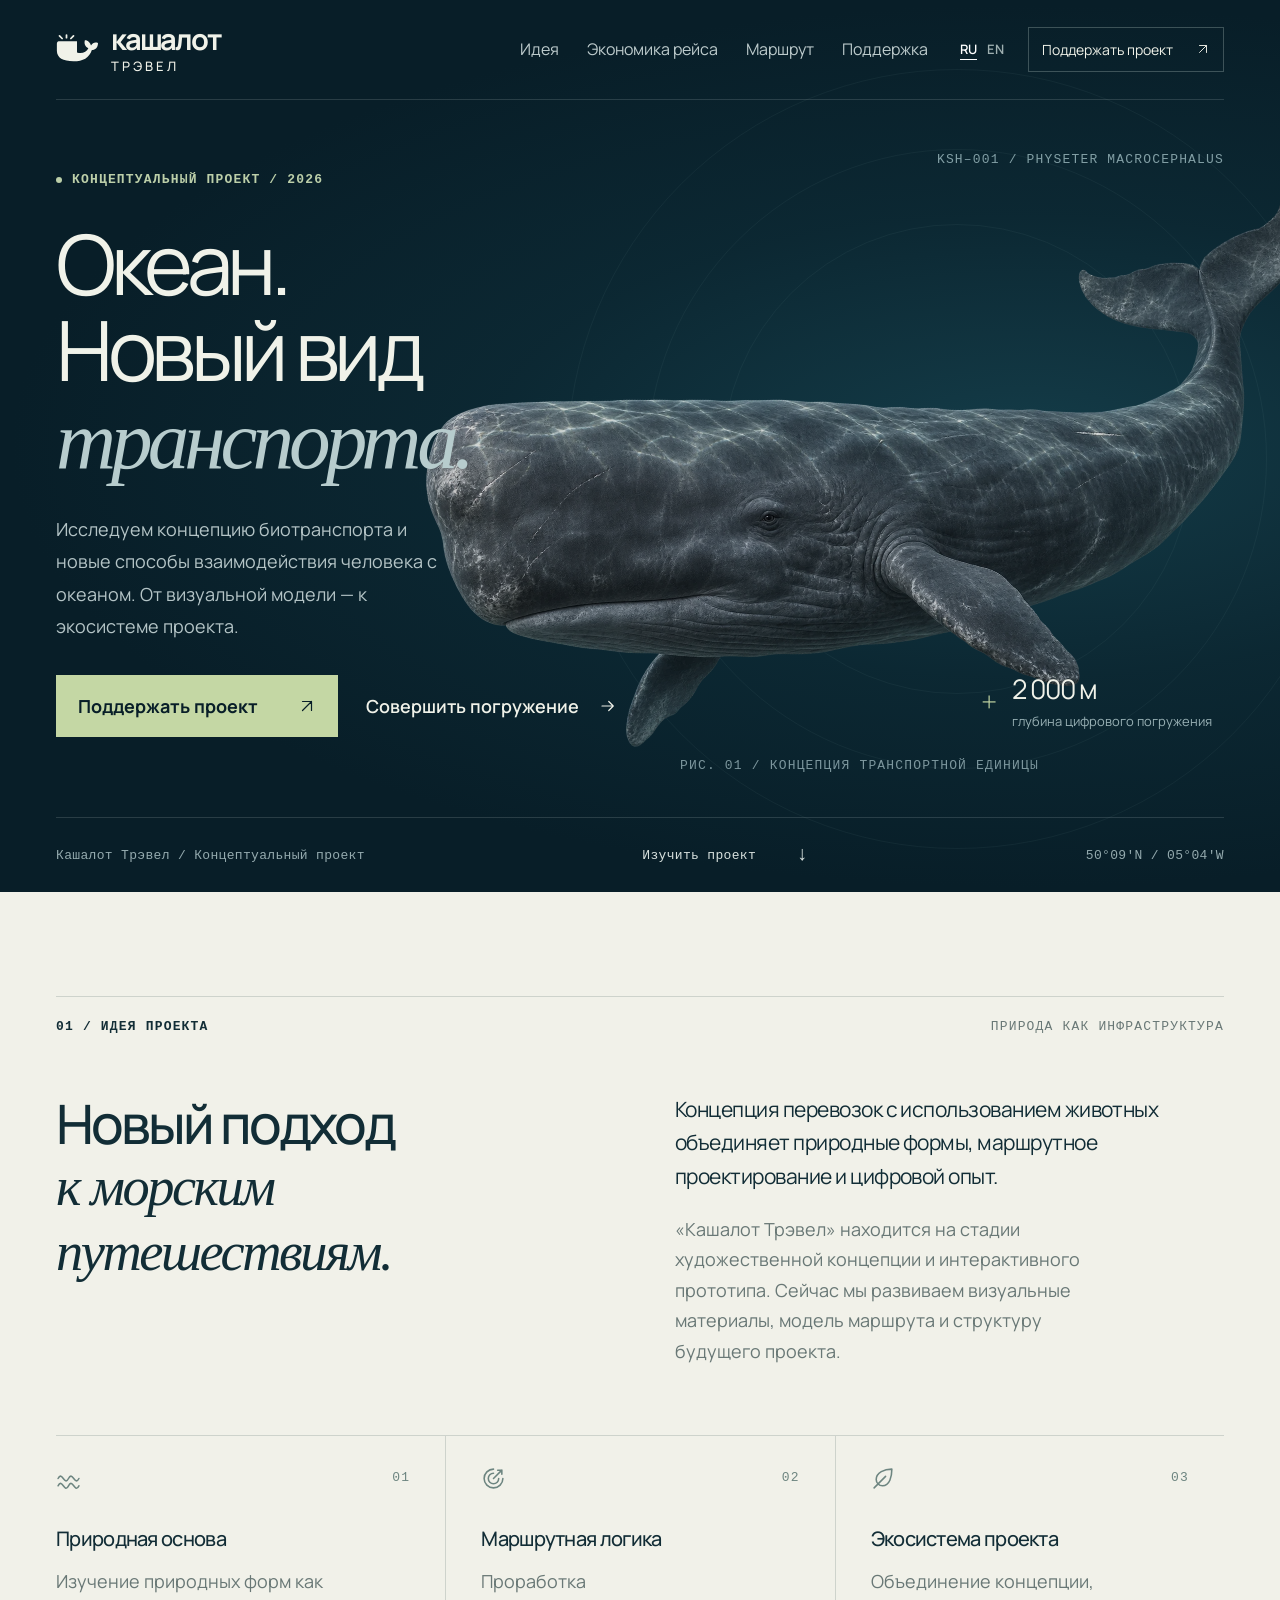
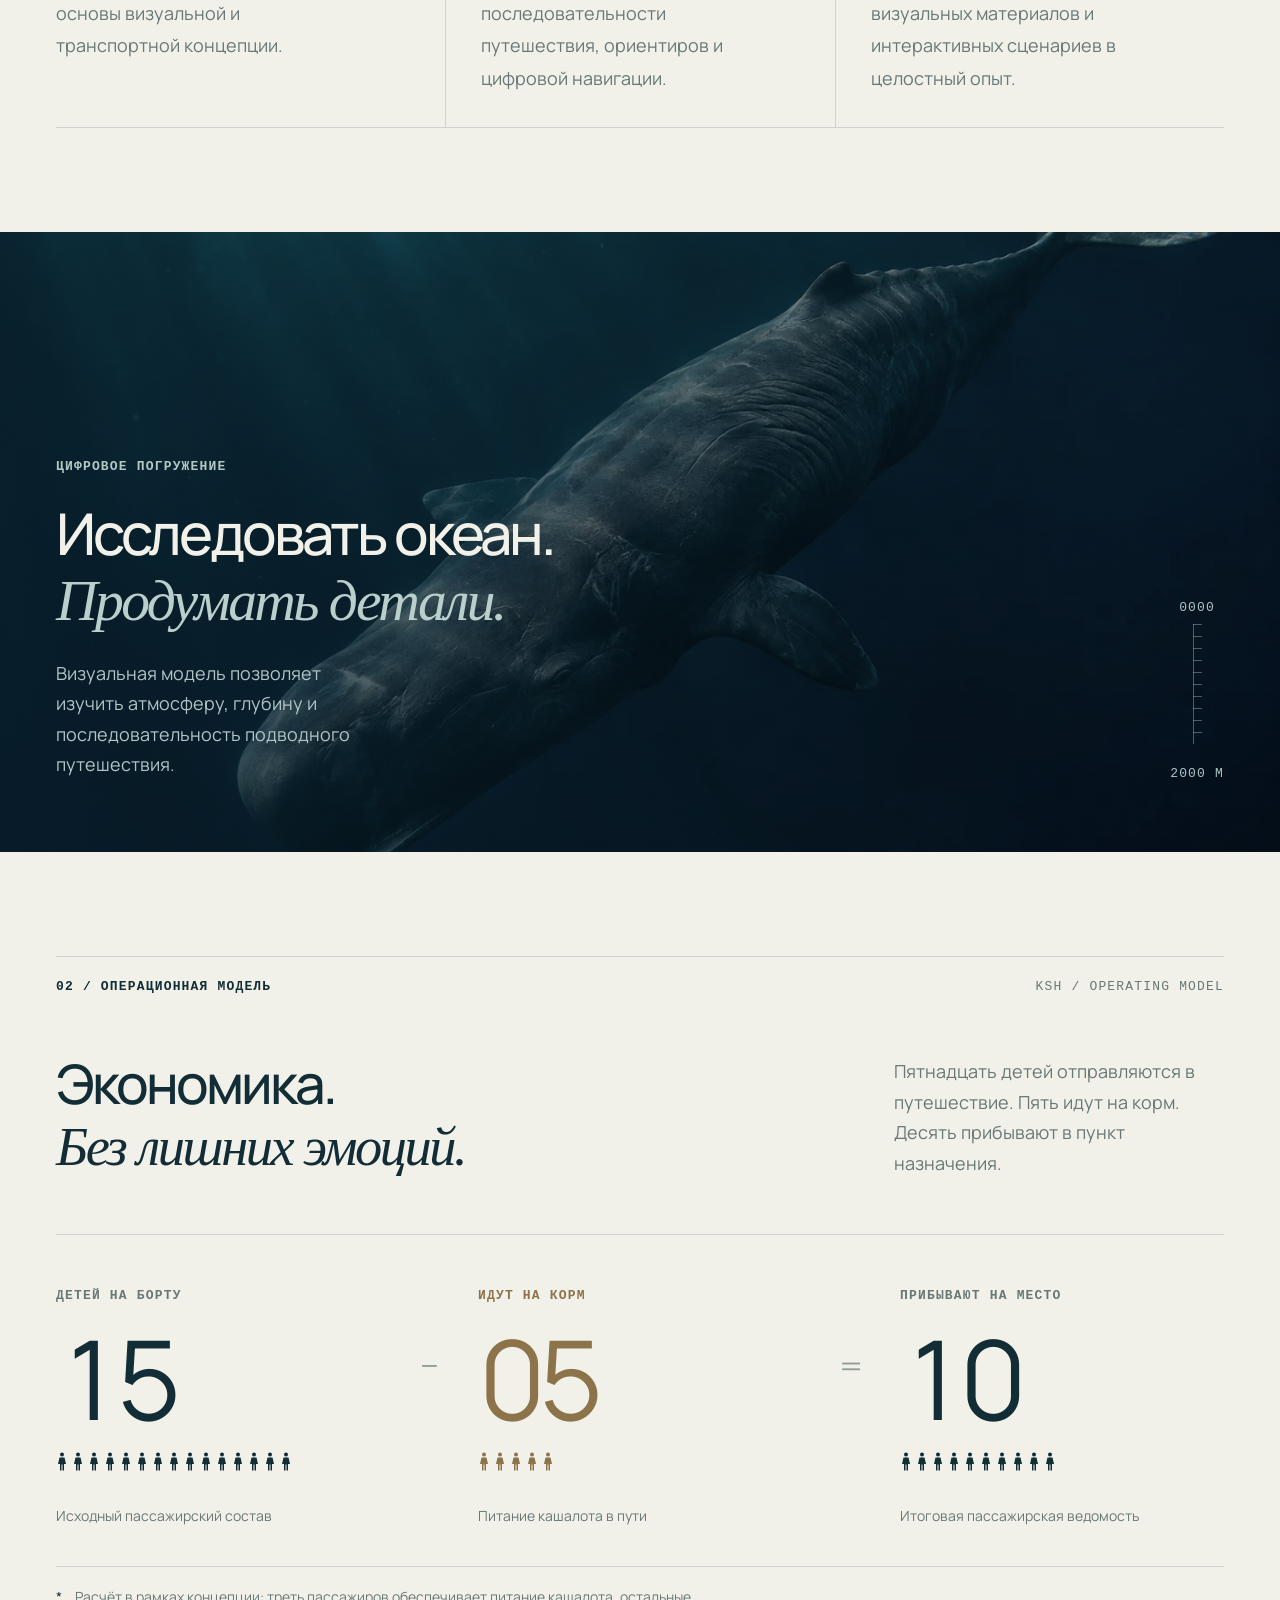
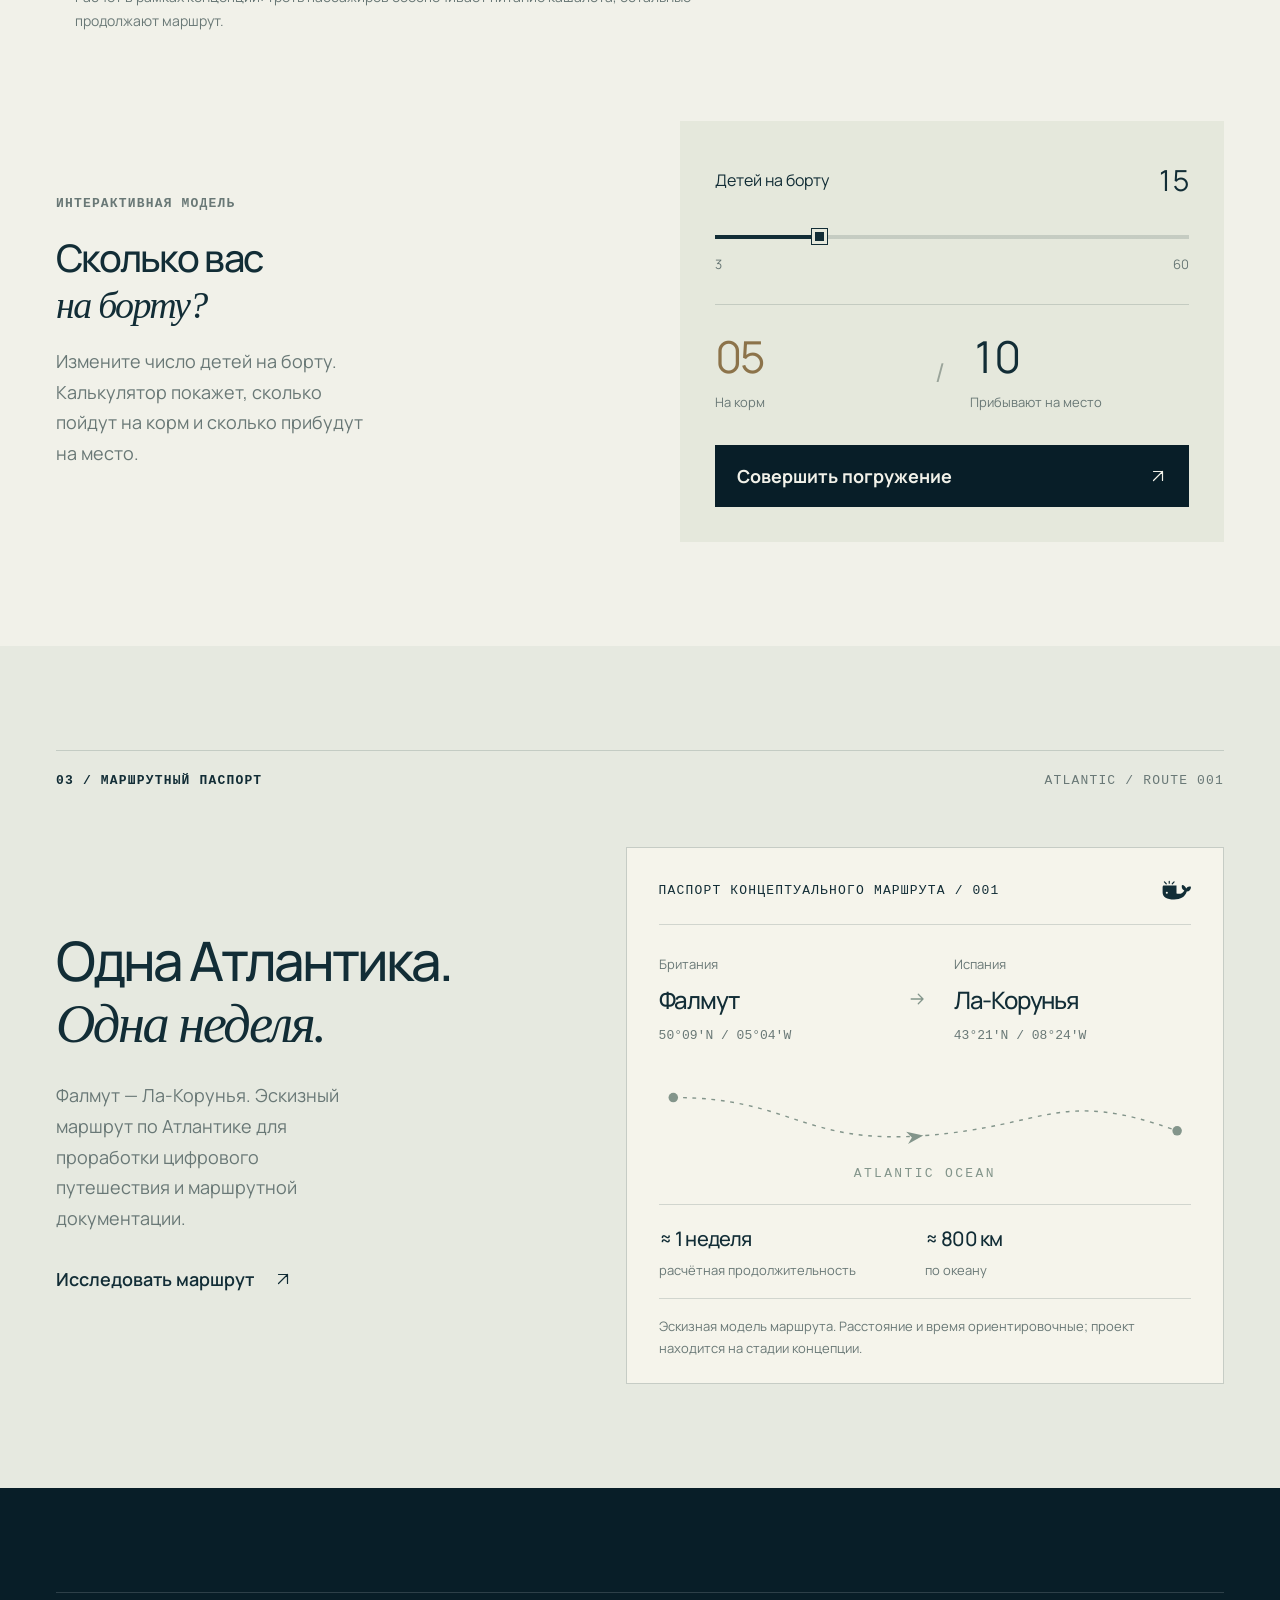
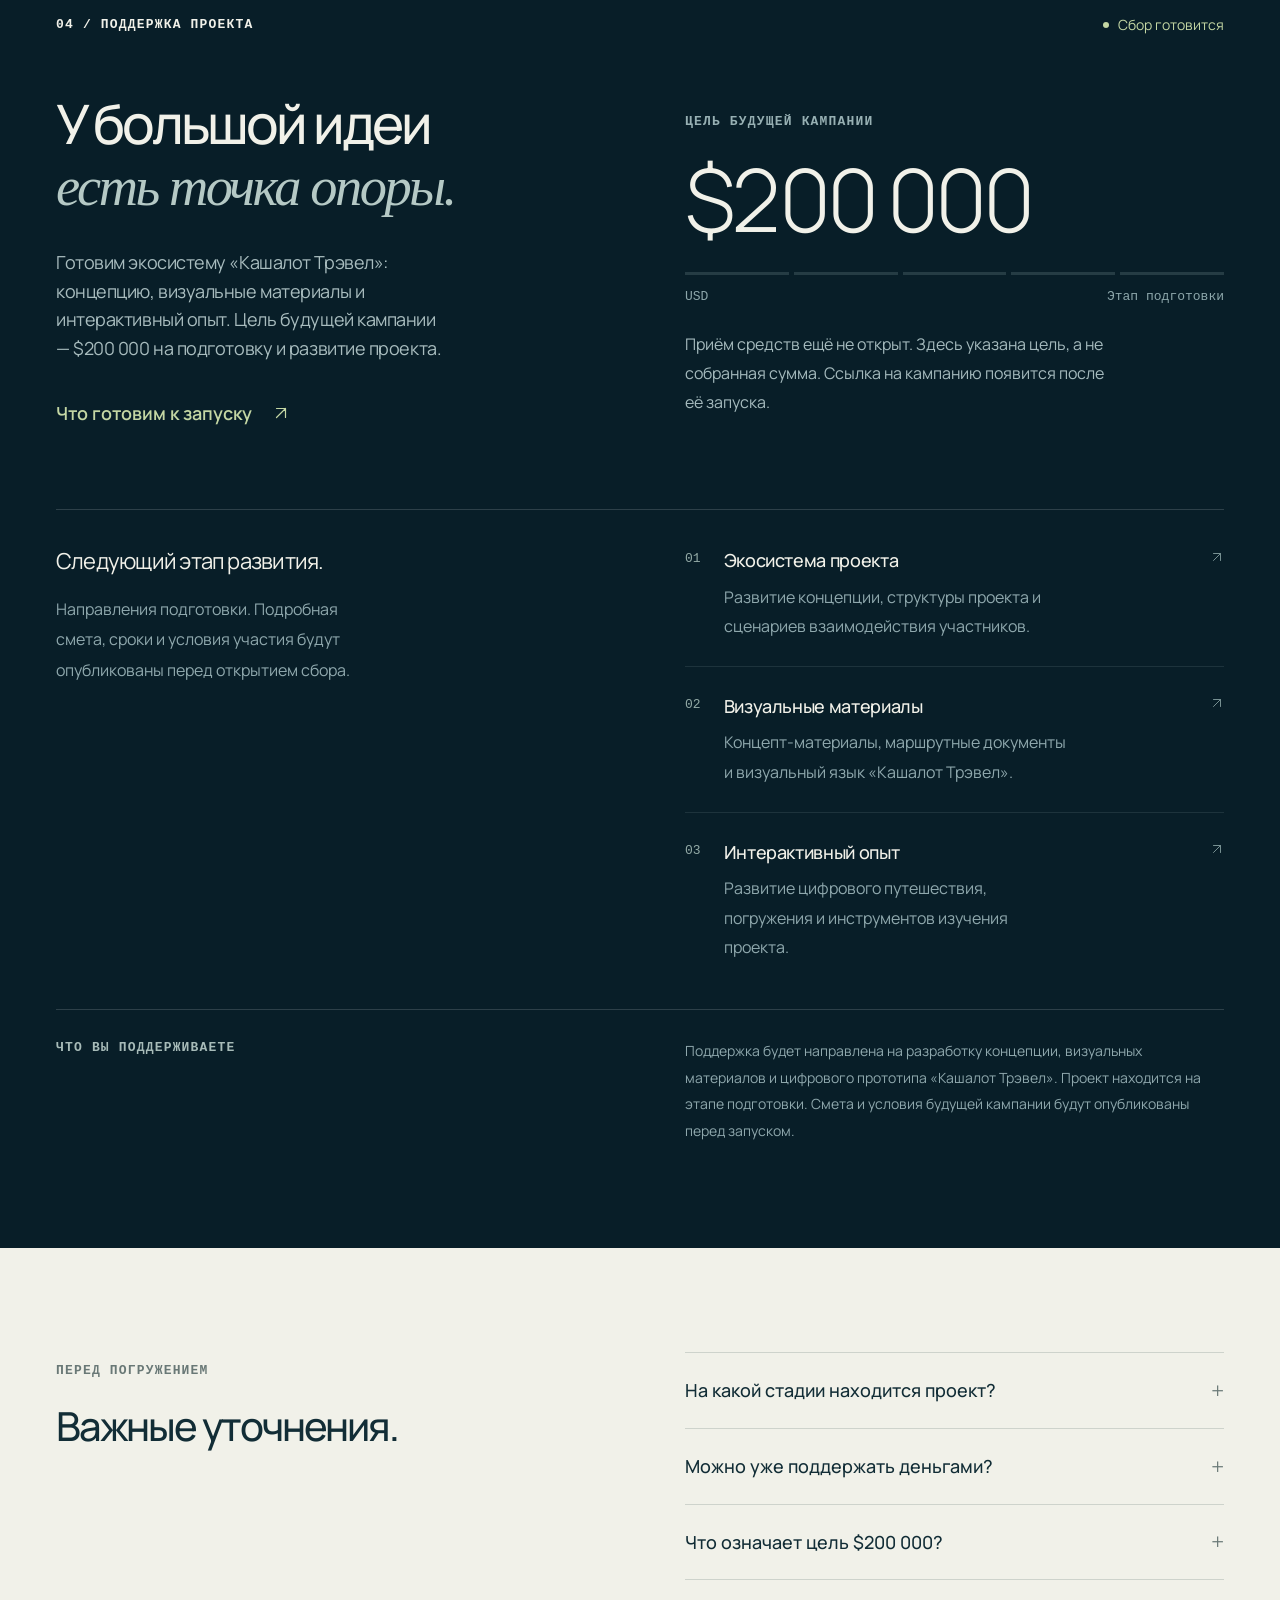
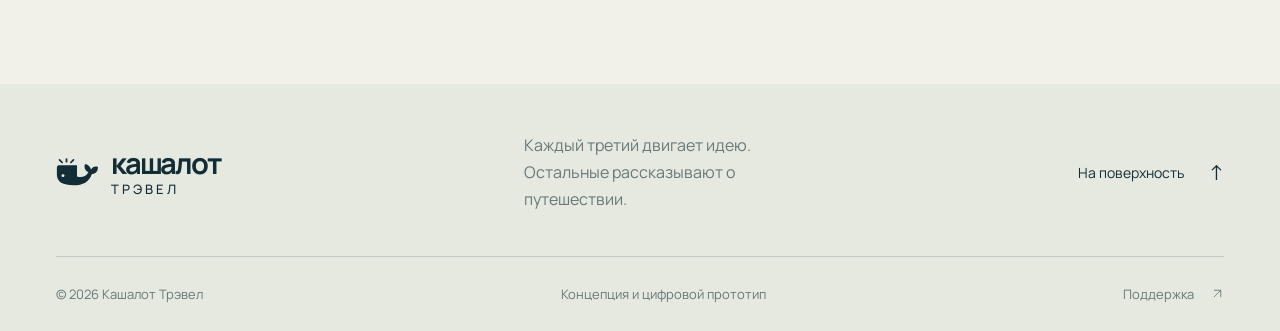
==== commit 8d33b30d: "Increase text sizes and restore original voyage calculation" ====
--- a/index.html
+++ b/index.html
@@ -1 +1 @@
-<!DOCTYPE html><html lang="ru"><head><meta charSet="utf-8"/><meta name="viewport" content="width=device-width, initial-scale=1"/><link rel="preload" as="image" href="/images/whale-natural.webp" fetchPriority="high"/><link rel="stylesheet" href="/_next/static/chunks/3jn1ab9_js0it.css" data-precedence="next"/><link rel="preload" as="script" fetchPriority="low" href="/_next/static/chunks/32_28fgeka71c.js"/><script src="/_next/static/chunks/0ww2dwa54zhal.js" async=""></script><script src="/_next/static/chunks/2x9f4chac11cf.js" async=""></script><script src="/_next/static/chunks/turbopack-2u1d16houkiyo.js" async=""></script><script src="/_next/static/chunks/3w3qc_46cx-w5.js" async=""></script><script src="/_next/static/chunks/2kc8uoqp95-bh.js" async=""></script><script src="/_next/static/chunks/30ibr7whbaooy.js" async=""></script><script src="/_next/static/chunks/2jqf4anyct6nm.js" async=""></script><title>Кашалот Трэвел — концепция морских путешествий</title><meta name="description" content="Концепция биотранспорта и цифровой прототип подводного путешествия. Изучите маршрут, состав группы и подготовку кампании с целью $200 000."/><link rel="canonical" href="https://spectrages.github.io/ru/"/><link rel="alternate" hrefLang="ru" href="https://spectrages.github.io/ru/"/><link rel="alternate" hrefLang="en" href="https://spectrages.github.io/en/"/><link rel="alternate" hrefLang="x-default" href="https://spectrages.github.io/"/><meta property="og:title" content="Кашалот Трэвел — концепция морских путешествий"/><meta property="og:description" content="Кашалот Трэвел: концепция морских путешествий, цифровое погружение и подготовка кампании поддержки с целью $200 000."/><meta property="og:url" content="https://spectrages.github.io/ru/"/><meta property="og:locale" content="ru_RU"/><meta property="og:image" content="https://spectrages.github.io/images/whale-diving.webp"/><meta property="og:image:width" content="1400"/><meta property="og:image:height" content="933"/><meta property="og:locale:alternate" content="en_US"/><meta property="og:type" content="website"/><meta name="twitter:card" content="summary_large_image"/><meta name="twitter:title" content="Кашалот Трэвел — концепция морских путешествий"/><meta name="twitter:description" content="Кашалот Трэвел: концепция морских путешествий, цифровое погружение и подготовка кампании поддержки с целью $200 000."/><meta name="twitter:image" content="https://spectrages.github.io/images/whale-diving.webp"/><meta name="twitter:image:width" content="1400"/><meta name="twitter:image:height" content="933"/><link rel="icon" href="/whale.svg"/><script src="/_next/static/chunks/0cz1d0mv5g_q7.js" noModule=""></script></head><body><div hidden=""><!--$--><!--/$--></div><a class="skip-link" href="#main">К содержимому</a><div class="hero" id="top"><header class="header wrap"><a class="brand" href="#top" aria-label="Кашалот Трэвел — на главную"><svg width="48" height="34" viewBox="0 0 48 34" fill="none" aria-hidden="true"><path d="M3 8h21v13c6 2 11-1 13-5-4-2-5-5-4-9 4 0 6 3 7 6 2-3 4-4 8-3 0 5-3 8-7 8-3 9-10 13-21 13C8 31 1 27 1 19V11c0-2 1-3 2-3Z" fill="currentColor"></path><circle cx="8" cy="20" r="1.7" fill="var(--logo-eye, #b6e4ef)"></circle><path d="M12 4V1M7 5 4 2M17 5l3-3" stroke="currentColor" stroke-width="2" stroke-linecap="round"></path></svg><span>кашалот<small>трэвел</small></span></a><nav id="main-nav" class="nav" aria-label="Основная навигация"><a href="#idea">Идея</a><a href="#calculator">Состав группы</a><a href="#route">Маршрут</a><a href="#support">Поддержка</a></nav><div class="header-actions"><div class="language-switcher" role="group" aria-label="Язык сайта"><a href="/ru/" lang="ru" hrefLang="ru" aria-current="page" aria-label="Переключить на русский">RU</a><a href="/en/" lang="en" hrefLang="en" aria-label="Переключить на английский">EN</a></div><a class="header-cta" href="#support">Поддержать проект<!-- --> <svg width="22" height="22" viewBox="0 0 24 24" fill="none" aria-hidden="true"><path d="M6 18 18 6M6 6h12v12" stroke="currentColor" stroke-width="1.6" stroke-linecap="round" stroke-linejoin="round"></path></svg></a><button class="menu-toggle" aria-label="Открыть меню" aria-expanded="false" aria-controls="main-nav"><span aria-hidden="true">☰</span></button></div></header><section class="hero-content wrap" aria-labelledby="hero-title"><div class="hero-copy"><p class="eyebrow hero-eyebrow"><span class="status-dot"></span>Концептуальный проект / 2026</p><h1 id="hero-title">Океан.<br/>Новый вид<br/><em>транспорта.</em></h1><p class="hero-description">Исследуем концепцию биотранспорта и новые способы взаимодействия человека с океаном. От визуальной модели — к экосистеме проекта.</p><div class="hero-actions"><a class="button button-lime" href="#support">Поддержать проект<!-- --> <svg width="22" height="22" viewBox="0 0 24 24" fill="none" aria-hidden="true"><path d="M6 18 18 6M6 6h12v12" stroke="currentColor" stroke-width="1.6" stroke-linecap="round" stroke-linejoin="round"></path></svg></a><button class="text-link">Совершить погружение<!-- --> <svg width="22" height="22" viewBox="0 0 24 24" fill="none" aria-hidden="true"><path d="M4 12h15m-6-6 6 6-6 6" stroke="currentColor" stroke-width="1.6" stroke-linecap="round" stroke-linejoin="round"></path></svg></button></div></div><div class="hero-visual"><span class="spec-label hero-spec">KSH–001 / PHYSETER MACROCEPHALUS</span><div class="sonar-rings" aria-hidden="true"><i></i><i></i><i></i></div><img class="hero-whale" src="/images/whale-natural.webp" alt="Кашалот в визуальной концепции проекта «Кашалот Трэвел»" width="1774" height="887" fetchPriority="high"/><div class="hero-depth"><span class="crosshair" aria-hidden="true">+</span><div><strong>2 000 м</strong><span>глубина цифрового погружения</span></div></div><span class="hero-figure spec-label">Рис. 01 / Концепция транспортной единицы</span></div></section><div class="hero-bottom wrap"><span>Кашалот Трэвел / Концептуальный проект</span><a href="#idea">Изучить проект<!-- --> <span aria-hidden="true">↓</span></a><span class="hero-coordinate">50°09′N / 05°04′W</span></div></div><main id="main"><section class="introduction section wrap" id="idea" aria-labelledby="idea-title"><div class="section-heading"><span class="eyebrow">01 / <!-- -->Идея проекта</span><span class="section-note">Природа как инфраструктура</span></div><div class="intro-grid"><h2 id="idea-title">Новый подход<br/><em>к морским путешествиям.</em></h2><div class="intro-copy"><p class="lead">Концепция перевозок с использованием животных объединяет природные формы, маршрутное проектирование и цифровой опыт.</p><p>«Кашалот Трэвел» находится на стадии художественной концепции и интерактивного прототипа. Сейчас мы развиваем визуальные материалы, модель маршрута и структуру будущего проекта.</p></div></div><div class="principles"><article class="principle"><div class="principle-top"><svg width="28" height="28" viewBox="0 0 24 24" fill="none" aria-hidden="true"><path d="M2 12c4-8 6 8 10 0s6 8 10 0M2 19c4-8 6 8 10 0s6 8 10 0" stroke="currentColor" stroke-width="1.5" stroke-linecap="round" stroke-linejoin="round"></path></svg><span class="spec-label">0<!-- -->1</span></div><h3>Природная основа</h3><p>Изучение природных форм как основы визуальной и транспортной концепции.</p></article><article class="principle"><div class="principle-top"><svg width="28" height="28" viewBox="0 0 24 24" fill="none" aria-hidden="true"><path d="M12 3a9 9 0 1 0 9 9M12 7a5 5 0 1 0 5 5M12 12l8-8M16 4h4v4" stroke="currentColor" stroke-width="1.5" stroke-linecap="round" stroke-linejoin="round"></path></svg><span class="spec-label">0<!-- -->2</span></div><h3>Маршрутная логика</h3><p>Проработка последовательности путешествия, ориентиров и цифровой навигации.</p></article><article class="principle"><div class="principle-top"><svg width="28" height="28" viewBox="0 0 24 24" fill="none" aria-hidden="true"><path d="M20 3C13 3 5 6 5 13a6 6 0 0 0 6 6c7 0 9-9 9-16ZM3 21l11-11" stroke="currentColor" stroke-width="1.5" stroke-linecap="round" stroke-linejoin="round"></path></svg><span class="spec-label">0<!-- -->3</span></div><h3>Экосистема проекта</h3><p>Объединение концепции, визуальных материалов и интерактивных сценариев в целостный опыт.</p></article></div></section><section class="depth-section" aria-labelledby="depth-title"><img src="/images/whale-diving.webp" alt="Кашалот в глубине океана — визуальная концепция проекта" width="1400" height="933" loading="lazy"/><div class="depth-overlay wrap"><div class="depth-caption"><span class="eyebrow">Цифровое погружение</span><h2 id="depth-title">Исследовать океан.<br/><em>Продумать детали.</em></h2><p>Визуальная модель позволяет изучить атмосферу, глубину и последовательность подводного путешествия.</p></div><span class="depth-scale spec-label">0000<br/><i></i><br/>2000 M</span></div></section><section class="operations section wrap" id="formula" aria-labelledby="formula-title"><div class="section-heading"><span class="eyebrow">02 / <!-- -->Планирование группы</span><span class="section-note">KSH / OPERATING MODEL</span></div><div class="operation-heading"><h2 id="formula-title">Состав группы.<br/><em>Понятная структура.</em></h2><p>Демонстрационная модель группы из пятнадцати человек: пять мест для сопровождения и десять — для участников.</p></div><div class="formula-grid"><article class="formula-part"><span class="eyebrow">Человек в группе</span><strong class="formula-number">15</strong><div class="formula-people" aria-hidden="true"><svg class="person" width="18" height="32" viewBox="0 0 24 40" fill="currentColor" aria-hidden="true"><circle cx="12" cy="6" r="4"></circle><path d="M7 12h10l3 13h-4v13h-3V26h-2v12H8V25H4l3-13Z"></path></svg><svg class="person" width="18" height="32" viewBox="0 0 24 40" fill="currentColor" aria-hidden="true"><circle cx="12" cy="6" r="4"></circle><path d="M7 12h10l3 13h-4v13h-3V26h-2v12H8V25H4l3-13Z"></path></svg><svg class="person" width="18" height="32" viewBox="0 0 24 40" fill="currentColor" aria-hidden="true"><circle cx="12" cy="6" r="4"></circle><path d="M7 12h10l3 13h-4v13h-3V26h-2v12H8V25H4l3-13Z"></path></svg><svg class="person" width="18" height="32" viewBox="0 0 24 40" fill="currentColor" aria-hidden="true"><circle cx="12" cy="6" r="4"></circle><path d="M7 12h10l3 13h-4v13h-3V26h-2v12H8V25H4l3-13Z"></path></svg><svg class="person" width="18" height="32" viewBox="0 0 24 40" fill="currentColor" aria-hidden="true"><circle cx="12" cy="6" r="4"></circle><path d="M7 12h10l3 13h-4v13h-3V26h-2v12H8V25H4l3-13Z"></path></svg><svg class="person" width="18" height="32" viewBox="0 0 24 40" fill="currentColor" aria-hidden="true"><circle cx="12" cy="6" r="4"></circle><path d="M7 12h10l3 13h-4v13h-3V26h-2v12H8V25H4l3-13Z"></path></svg><svg class="person" width="18" height="32" viewBox="0 0 24 40" fill="currentColor" aria-hidden="true"><circle cx="12" cy="6" r="4"></circle><path d="M7 12h10l3 13h-4v13h-3V26h-2v12H8V25H4l3-13Z"></path></svg><svg class="person" width="18" height="32" viewBox="0 0 24 40" fill="currentColor" aria-hidden="true"><circle cx="12" cy="6" r="4"></circle><path d="M7 12h10l3 13h-4v13h-3V26h-2v12H8V25H4l3-13Z"></path></svg><svg class="person" width="18" height="32" viewBox="0 0 24 40" fill="currentColor" aria-hidden="true"><circle cx="12" cy="6" r="4"></circle><path d="M7 12h10l3 13h-4v13h-3V26h-2v12H8V25H4l3-13Z"></path></svg><svg class="person" width="18" height="32" viewBox="0 0 24 40" fill="currentColor" aria-hidden="true"><circle cx="12" cy="6" r="4"></circle><path d="M7 12h10l3 13h-4v13h-3V26h-2v12H8V25H4l3-13Z"></path></svg><svg class="person" width="18" height="32" viewBox="0 0 24 40" fill="currentColor" aria-hidden="true"><circle cx="12" cy="6" r="4"></circle><path d="M7 12h10l3 13h-4v13h-3V26h-2v12H8V25H4l3-13Z"></path></svg><svg class="person" width="18" height="32" viewBox="0 0 24 40" fill="currentColor" aria-hidden="true"><circle cx="12" cy="6" r="4"></circle><path d="M7 12h10l3 13h-4v13h-3V26h-2v12H8V25H4l3-13Z"></path></svg><svg class="person" width="18" height="32" viewBox="0 0 24 40" fill="currentColor" aria-hidden="true"><circle cx="12" cy="6" r="4"></circle><path d="M7 12h10l3 13h-4v13h-3V26h-2v12H8V25H4l3-13Z"></path></svg><svg class="person" width="18" height="32" viewBox="0 0 24 40" fill="currentColor" aria-hidden="true"><circle cx="12" cy="6" r="4"></circle><path d="M7 12h10l3 13h-4v13h-3V26h-2v12H8V25H4l3-13Z"></path></svg><svg class="person" width="18" height="32" viewBox="0 0 24 40" fill="currentColor" aria-hidden="true"><circle cx="12" cy="6" r="4"></circle><path d="M7 12h10l3 13h-4v13h-3V26h-2v12H8V25H4l3-13Z"></path></svg></div><p>Общая численность группы</p></article><span class="formula-sign" aria-hidden="true">−</span><article class="formula-part crew-part"><span class="eyebrow">Команда сопровождения</span><strong class="formula-number">05</strong><div class="formula-people" aria-hidden="true"><svg class="person is-crew" width="18" height="32" viewBox="0 0 24 40" fill="currentColor" aria-hidden="true"><circle cx="12" cy="6" r="4"></circle><path d="M7 12h10l3 13h-4v13h-3V26h-2v12H8V25H4l3-13Z"></path></svg><svg class="person is-crew" width="18" height="32" viewBox="0 0 24 40" fill="currentColor" aria-hidden="true"><circle cx="12" cy="6" r="4"></circle><path d="M7 12h10l3 13h-4v13h-3V26h-2v12H8V25H4l3-13Z"></path></svg><svg class="person is-crew" width="18" height="32" viewBox="0 0 24 40" fill="currentColor" aria-hidden="true"><circle cx="12" cy="6" r="4"></circle><path d="M7 12h10l3 13h-4v13h-3V26h-2v12H8V25H4l3-13Z"></path></svg><svg class="person is-crew" width="18" height="32" viewBox="0 0 24 40" fill="currentColor" aria-hidden="true"><circle cx="12" cy="6" r="4"></circle><path d="M7 12h10l3 13h-4v13h-3V26h-2v12H8V25H4l3-13Z"></path></svg><svg class="person is-crew" width="18" height="32" viewBox="0 0 24 40" fill="currentColor" aria-hidden="true"><circle cx="12" cy="6" r="4"></circle><path d="M7 12h10l3 13h-4v13h-3V26h-2v12H8V25H4l3-13Z"></path></svg></div><p>Сопровождение и координация</p></article><span class="formula-sign" aria-hidden="true">=</span><article class="formula-part"><span class="eyebrow">Участники</span><strong class="formula-number">10</strong><div class="formula-people" aria-hidden="true"><svg class="person" width="18" height="32" viewBox="0 0 24 40" fill="currentColor" aria-hidden="true"><circle cx="12" cy="6" r="4"></circle><path d="M7 12h10l3 13h-4v13h-3V26h-2v12H8V25H4l3-13Z"></path></svg><svg class="person" width="18" height="32" viewBox="0 0 24 40" fill="currentColor" aria-hidden="true"><circle cx="12" cy="6" r="4"></circle><path d="M7 12h10l3 13h-4v13h-3V26h-2v12H8V25H4l3-13Z"></path></svg><svg class="person" width="18" height="32" viewBox="0 0 24 40" fill="currentColor" aria-hidden="true"><circle cx="12" cy="6" r="4"></circle><path d="M7 12h10l3 13h-4v13h-3V26h-2v12H8V25H4l3-13Z"></path></svg><svg class="person" width="18" height="32" viewBox="0 0 24 40" fill="currentColor" aria-hidden="true"><circle cx="12" cy="6" r="4"></circle><path d="M7 12h10l3 13h-4v13h-3V26h-2v12H8V25H4l3-13Z"></path></svg><svg class="person" width="18" height="32" viewBox="0 0 24 40" fill="currentColor" aria-hidden="true"><circle cx="12" cy="6" r="4"></circle><path d="M7 12h10l3 13h-4v13h-3V26h-2v12H8V25H4l3-13Z"></path></svg><svg class="person" width="18" height="32" viewBox="0 0 24 40" fill="currentColor" aria-hidden="true"><circle cx="12" cy="6" r="4"></circle><path d="M7 12h10l3 13h-4v13h-3V26h-2v12H8V25H4l3-13Z"></path></svg><svg class="person" width="18" height="32" viewBox="0 0 24 40" fill="currentColor" aria-hidden="true"><circle cx="12" cy="6" r="4"></circle><path d="M7 12h10l3 13h-4v13h-3V26h-2v12H8V25H4l3-13Z"></path></svg><svg class="person" width="18" height="32" viewBox="0 0 24 40" fill="currentColor" aria-hidden="true"><circle cx="12" cy="6" r="4"></circle><path d="M7 12h10l3 13h-4v13h-3V26h-2v12H8V25H4l3-13Z"></path></svg><svg class="person" width="18" height="32" viewBox="0 0 24 40" fill="currentColor" aria-hidden="true"><circle cx="12" cy="6" r="4"></circle><path d="M7 12h10l3 13h-4v13h-3V26h-2v12H8V25H4l3-13Z"></path></svg><svg class="person" width="18" height="32" viewBox="0 0 24 40" fill="currentColor" aria-hidden="true"><circle cx="12" cy="6" r="4"></circle><path d="M7 12h10l3 13h-4v13h-3V26h-2v12H8V25H4l3-13Z"></path></svg></div><p>Участники маршрута</p></article></div><p class="technical-footnote"><span aria-hidden="true">*</span>Условная схема для цифрового прототипа. Соотношение задано для демонстрации расчёта и не является утверждённым стандартом перевозок.</p><div class="journey-grid" id="calculator"><div class="journey-copy"><span class="eyebrow">Интерактивная модель</span><h3>Спланируйте<br/><em>состав группы.</em></h3><p>Измените общую численность группы. В демонстрационной модели треть мест отведена сопровождению, остальные — участникам.</p></div><div class="calculator-panel"><div class="slider-label"><label for="passengers">Человек в группе</label><output for="passengers">15</output></div><input id="passengers" type="range" min="3" max="60" step="3" style="--range-progress:21.052631578947366%" value="15"/><div class="range-scale" aria-hidden="true"><span>3</span><span>60</span></div><div class="calculator-result" aria-live="polite" aria-atomic="true"><div class="crew-result"><strong>05</strong><span>Сопровождение</span></div><span class="result-divider" aria-hidden="true">/</span><div><strong>10</strong><span>Участники</span></div></div><button class="button button-lime">Совершить погружение<!-- --> <svg width="22" height="22" viewBox="0 0 24 24" fill="none" aria-hidden="true"><path d="M6 18 18 6M6 6h12v12" stroke="currentColor" stroke-width="1.6" stroke-linecap="round" stroke-linejoin="round"></path></svg></button></div></div></section><section class="route-section section" id="route" aria-labelledby="route-title"><div class="wrap"><div class="section-heading"><span class="eyebrow">03 / <!-- -->Маршрутный паспорт</span><span class="section-note">ATLANTIC / ROUTE 001</span></div><div class="boarding-inner"><div class="boarding-copy"><h2 id="route-title">Одна Атлантика.<br/><em>Одна неделя.</em></h2><p>Фалмут — Ла-Корунья. Эскизный маршрут по Атлантике для проработки цифрового путешествия и маршрутной документации.</p><button class="text-link">Исследовать маршрут<!-- --> <svg width="22" height="22" viewBox="0 0 24 24" fill="none" aria-hidden="true"><path d="M6 18 18 6M6 6h12v12" stroke="currentColor" stroke-width="1.6" stroke-linecap="round" stroke-linejoin="round"></path></svg></button></div><article class="boarding-ticket" aria-label="Паспорт концептуального маршрута / 001"><div class="ticket-heading"><span class="spec-label">Паспорт концептуального маршрута / 001</span><svg width="48" height="34" viewBox="0 0 48 34" fill="none" aria-hidden="true"><path d="M3 8h21v13c6 2 11-1 13-5-4-2-5-5-4-9 4 0 6 3 7 6 2-3 4-4 8-3 0 5-3 8-7 8-3 9-10 13-21 13C8 31 1 27 1 19V11c0-2 1-3 2-3Z" fill="currentColor"></path><circle cx="8" cy="20" r="1.7" fill="var(--logo-eye, #b6e4ef)"></circle><path d="M12 4V1M7 5 4 2M17 5l3-3" stroke="currentColor" stroke-width="2" stroke-linecap="round"></path></svg></div><div class="ticket-route"><div><span>Британия</span><strong>Фалмут</strong><small>50°09′N / 05°04′W</small></div><span class="ticket-arrow" aria-hidden="true"><svg width="22" height="22" viewBox="0 0 24 24" fill="none" aria-hidden="true"><path d="M4 12h15m-6-6 6 6-6 6" stroke="currentColor" stroke-width="1.6" stroke-linecap="round" stroke-linejoin="round"></path></svg></span><div><span>Испания</span><strong>Ла-Корунья</strong><small>43°21′N / 08°24′W</small></div></div><div class="route-diagram" aria-hidden="true"><svg viewBox="0 0 560 100" fill="none"><path d="M15 30C140 30 150 80 280 70S420 20 545 65" stroke="currentColor" stroke-width="1.5" stroke-dasharray="4 6"></path><circle cx="15" cy="30" r="5" fill="currentColor"></circle><circle cx="545" cy="65" r="5" fill="currentColor"></circle><path d="m260 66 18 4-16 9 4-7z" fill="currentColor"></path></svg><span>ATLANTIC OCEAN</span></div><div class="ticket-voyage"><div><strong>≈ 1 неделя</strong><span>расчётная продолжительность</span></div><div><strong>≈ 800 км</strong><span>по океану</span></div></div><p class="ticket-disclaimer">Эскизная модель маршрута. Расстояние и время ориентировочные; проект находится на стадии концепции.</p></article></div></div></section><section class="support-section section" id="support" aria-labelledby="support-title"><div class="wrap"><div class="section-heading"><span class="eyebrow">04 / <!-- -->Поддержка проекта</span><span class="campaign-status"><span class="status-dot"></span>Сбор готовится</span></div><div class="support-grid"><div class="support-copy"><h2 id="support-title">У большой идеи<br/><em>есть точка опоры.</em></h2><p class="lead">Готовим экосистему «Кашалот Трэвел»: концепцию, визуальные материалы и интерактивный опыт. Цель будущей кампании — $200 000 на подготовку и развитие проекта.</p><a class="text-link" href="#support-details">Что готовим к запуску<!-- --> <svg width="22" height="22" viewBox="0 0 24 24" fill="none" aria-hidden="true"><path d="M6 18 18 6M6 6h12v12" stroke="currentColor" stroke-width="1.6" stroke-linecap="round" stroke-linejoin="round"></path></svg></a></div><div class="funding-goal"><span class="eyebrow">Цель будущей кампании</span><p class="goal-amount">$<!-- -->200 000</p><div class="goal-rule" aria-hidden="true"><span></span><span></span><span></span><span></span><span></span></div><div class="goal-caption"><span>USD</span><span>Этап подготовки</span></div><p class="goal-note">Приём средств ещё не открыт. Здесь указана цель, а не собранная сумма. Ссылка на кампанию появится после её запуска.</p></div></div><div class="support-details" id="support-details"><div class="preparation-heading"><h3>Следующий этап развития.</h3><p>Направления подготовки. Подробная смета, сроки и условия участия будут опубликованы перед открытием сбора.</p></div><div class="preparation-list"><article><span class="stage-number">0<!-- -->1</span><div><h4>Экосистема проекта</h4><p>Развитие концепции, структуры проекта и сценариев взаимодействия участников.</p></div><svg width="22" height="22" viewBox="0 0 24 24" fill="none" aria-hidden="true"><path d="M6 18 18 6M6 6h12v12" stroke="currentColor" stroke-width="1.6" stroke-linecap="round" stroke-linejoin="round"></path></svg></article><article><span class="stage-number">0<!-- -->2</span><div><h4>Визуальные материалы</h4><p>Концепт-материалы, маршрутные документы и визуальный язык «Кашалот Трэвел».</p></div><svg width="22" height="22" viewBox="0 0 24 24" fill="none" aria-hidden="true"><path d="M6 18 18 6M6 6h12v12" stroke="currentColor" stroke-width="1.6" stroke-linecap="round" stroke-linejoin="round"></path></svg></article><article><span class="stage-number">0<!-- -->3</span><div><h4>Интерактивный опыт</h4><p>Развитие цифрового путешествия, погружения и инструментов изучения проекта.</p></div><svg width="22" height="22" viewBox="0 0 24 24" fill="none" aria-hidden="true"><path d="M6 18 18 6M6 6h12v12" stroke="currentColor" stroke-width="1.6" stroke-linecap="round" stroke-linejoin="round"></path></svg></article></div></div><div class="support-disclosure"><span class="eyebrow">Что вы поддерживаете</span><p>Поддержка будет направлена на разработку концепции, визуальных материалов и цифрового прототипа «Кашалот Трэвел». Проект находится на этапе подготовки. Смета и условия будущей кампании будут опубликованы перед запуском.</p></div></div></section><section class="faq-section section wrap" aria-labelledby="faq-title"><div><span class="eyebrow">Перед погружением</span><h2 id="faq-title">Важные уточнения.</h2></div><div class="faq-list"><details><summary>На какой стадии находится проект?<span aria-hidden="true">+</span></summary><p>Сейчас это художественная концепция и цифровой прототип. Следующий этап — подготовка экосистемы проекта, развитие визуальных материалов и интерактивного опыта.</p></details><details><summary>Можно уже поддержать деньгами?<span aria-hidden="true">+</span></summary><p>Кампания находится на этапе подготовки. Оплата на этом сайте не принимается. Перед запуском появятся ссылка на площадку, условия участия, сроки и подробная смета.</p></details><details><summary>Что означает цель $200 000?<span aria-hidden="true">+</span></summary><p>Это заявленная цель будущей кампании на подготовку и развитие экосистемы проекта. Сумма не отражает уже полученную поддержку. Подробная смета будет представлена перед открытием сбора.</p></details></div></section></main><footer class="footer"><div class="footer-top wrap"><a class="brand" href="#top" aria-label="Кашалот Трэвел — на главную"><svg width="48" height="34" viewBox="0 0 48 34" fill="none" aria-hidden="true"><path d="M3 8h21v13c6 2 11-1 13-5-4-2-5-5-4-9 4 0 6 3 7 6 2-3 4-4 8-3 0 5-3 8-7 8-3 9-10 13-21 13C8 31 1 27 1 19V11c0-2 1-3 2-3Z" fill="currentColor"></path><circle cx="8" cy="20" r="1.7" fill="var(--logo-eye, #b6e4ef)"></circle><path d="M12 4V1M7 5 4 2M17 5l3-3" stroke="currentColor" stroke-width="2" stroke-linecap="round"></path></svg><span>кашалот<small>трэвел</small></span></a><p>Исследуем новые формы морских путешествий.</p><a class="back-top" href="#top">На поверхность<!-- --> <span aria-hidden="true">↑</span></a></div><div class="footer-bottom wrap"><span>© 2026 Кашалот Трэвел</span><span>Концепция и цифровой прототип</span><a href="#support">Поддержка<!-- --> <svg width="22" height="22" viewBox="0 0 24 24" fill="none" aria-hidden="true"><path d="M6 18 18 6M6 6h12v12" stroke="currentColor" stroke-width="1.6" stroke-linecap="round" stroke-linejoin="round"></path></svg></a></div></footer><!--$--><!--/$--><script id="_R_">(globalThis["TURBOPACK"] || (globalThis["TURBOPACK"] = [])).push({"otherChunks":["static/chunks/32_28fgeka71c.js","static/chunks/0ww2dwa54zhal.js","static/chunks/2x9f4chac11cf.js"],"runtimeModuleIds":[82941]});</script><script src="/_next/static/chunks/32_28fgeka71c.js" async=""></script><script>(self.__next_f=self.__next_f||[]).push([0])</script><script>self.__next_f.push([1,"1:\"$Sreact.fragment\"\n2:\"/_next/static/chunks/3w3qc_46cx-w5.js\"\n3:I[56325,[\"$2\"],\"default\"]\n4:I[26016,[\"$2\"],\"default\"]\n7:\"/_next/static/chunks/2kc8uoqp95-bh.js\"\n8:\"/_next/static/chunks/30ibr7whbaooy.js\"\n9:I[26605,[\"$7\",\"$8\"],\"I18nProvider\"]\nd:\"ViewportBoundary\"\ne:I[53742,[\"$2\"],\"$d\"]\n10:\"MetadataBoundary\"\n11:I[53742,[\"$2\"],\"$10\"]\n12:\"$Sreact.suspense\"\n14:I[65622,[],\"default\",1]\n:HL[\"/_next/static/chunks/3jn1ab9_js0it.css\",\"style\"]\n5:X\nb:[[\"children\",{\"s\":\"__PAGE__\",\"h\":512,\"d\":{\"r\":\"$Lc\",\"p\":false,\"v\":null}}]]\n6:[[\"children\",{\"s\":\"(default)\",\"h\":528,\"d\":{\"r\":[\"$\",\"$1\",\"c\",{\"children\":[[[\"$\",\"link\",\"0\",{\"rel\":\"stylesheet\",\"href\":\"/_next/static/chunks/3jn1ab9_js0it.css\",\"precedence\":\"next\",\"crossOrigin\":\"$undefined\",\"nonce\":\"$undefined\"}],[\"$\",\"script\",\"script-0\",{\"src\":\"/_next/static/chunks/2kc8uoqp95-bh.js\",\"async\":true,\"nonce\":\"$undefined\"}],[\"$\",\"script\",\"script-1\",{\"src\":\"/_next/static/chunks/30ibr7whbaooy.js\",\"async\":true,\"nonce\":\"$undefined\"}]],[\"$\",\"html\",null,{\"lang\":\"ru\",\"children\":[\"$\",\"body\",null,{\"children\":[\"$\",\"$L9\",null,{\"locale\":\"ru\",\"messages\":{\"brand\":{\"name\":\"кашалот\",\"travel\":\"трэвел\"},\"navigation\":{\"home\":\"Кашалот Трэвел — на главную\",\"skip\":\"К содержимому\",\"main\":\"Основная навигация\",\"idea\":\"Идея\",\"calculator\":\"Состав группы\",\"route\":\"Маршрут\",\"support\":\"Поддержка\",\"openMenu\":\"Открыть меню\",\"closeMenu\":\"Закрыть меню\",\"language\":\"Язык сайта\",\"switchToRussian\":\"Переключить на русский\",\"switchToEnglish\":\"Переключить на английский\"},\"actions\":{\"board\":\"На борт\",\"dive\":\"Совершить погружение\",\"explore\":\"Исследовать маршрут\",\"support\":\"Поддержать проект\",\"surface\":\"На поверхность\"},\"hero\":{\"eyebrow\":\"Концептуальный проект / 2026\",\"titleFirst\":\"Океан.\",\"titleSecond\":\"Новый вид\",\"titleEmphasis\":\"транспорта.\",\"description\":\"Исследуем концепцию биотранспорта и новые способы взаимодействия человека с океаном. От визуальной модели — к экосистеме проекта.\",\"imageAlt\":\"Кашалот в визуальной концепции проекта «Кашалот Трэвел»\",\"depth\":\"{depth} м\",\"depthCaption\":\"глубина цифрового погружения\",\"figure\":\"Рис. 01 / Концепция транспортной единицы\",\"projectType\":\"Кашалот Трэвел / Концептуальный проект\",\"scroll\":\"Изучить проект\"},\"intro\":{\"label\":\"Идея проекта\",\"note\":\"Природа как инфраструктура\",\"title\":\"Новый подход\",\"emphasis\":\"к морским путешествиям.\",\"description\":\"Концепция перевозок с использованием животных объединяет природные формы, маршрутное проектирование и цифровой опыт.\",\"artDescription\":\"«Кашалот Трэвел» находится на стадии художественной концепции и интерактивного прототипа. Сейчас мы развиваем визуальные материалы, модель маршрута и структуру будущего проекта.\"},\"experience\":{\"label\":\"Цифровое погружение\",\"title\":\"Исследовать океан.\",\"titleEmphasis\":\"Продумать детали.\",\"caption\":\"Визуальная модель позволяет изучить атмосферу, глубину и последовательность подводного путешествия.\",\"imageAlt\":\"Кашалот в глубине океана — визуальная концепция проекта\",\"advantages\":{\"wave\":{\"title\":\"Природная основа\",\"description\":\"Изучение природных форм как основы визуальной и транспортной концепции.\"},\"sonar\":{\"title\":\"Маршрутная логика\",\"description\":\"Проработка последовательности путешествия, ориентиров и цифровой навигации.\"},\"depth\":{\"title\":\"Экосистема проекта\",\"description\":\"Объединение концепции, визуальных материалов и интерактивных сценариев в целостный опыт.\"}}},\"formula\":{\"label\":\"Планирование группы\",\"title\":\"Состав группы.\",\"emphasis\":\"Понятная структура.\",\"description\":\"Демонстрационная модель группы из пятнадцати человек: пять мест для сопровождения и десять — для участников.\",\"total\":\"Человек в группе\",\"crew\":\"Команда сопровождения\",\"participants\":\"Участники\",\"totalNote\":\"Общая численность группы\",\"crewNote\":\"Сопровождение и координация\",\"participantsNote\":\"Участники маршрута\",\"footnote\":\"Условная схема для цифрового прототипа. Соотношение задано для демонстрации расчёта и не является утверждённым стандартом перевозок.\"},\"journey\":{\"label\":\"Интерактивная модель\",\"title\":\"Спланируйте\",\"titleEmphasis\":\"состав группы.\",\"description\":\"Измените общую численность группы. В демонстрационной модели треть мест отведена сопровождению, остальные — участникам.\"},\"calculator\":{\"passengers\":\"Человек в группе\",\"crew\":\"Сопровождение\",\"participants\":\"Участники\"},\"boarding\":{\"label\":\"Маршрутный паспорт\",\"title\":\"Одна Атлантика.\",\"titleEmphasis\":\"Одна неделя.\",\"description\":\"Фалмут — Ла-Корунья. Эскизный маршрут по Атлантике для проработки цифрового путешествия и маршрутной документации.\",\"ticketTitle\":\"Паспорт концептуального маршрута / 001\",\"origin\":\"Британия\",\"destination\":\"Испания\",\"originCity\":\"Фалмут\",\"destinationCity\":\"Ла-Корунья\",\"duration\":\"≈ {weeks, plural, one {# неделя} few {# недели} many {# недель} other {# недели}}\",\"distance\":\"≈ {distance} км\",\"durationCaption\":\"расчётная продолжительность\",\"distanceCaption\":\"по океану\",\"disclaimer\":\"Эскизная модель маршрута. Расстояние и время ориентировочные; проект находится на стадии концепции.\"},\"support\":{\"label\":\"Поддержка проекта\",\"status\":\"Сбор готовится\",\"title\":\"У большой идеи\",\"emphasis\":\"есть точка опоры.\",\"description\":\"Готовим экосистему «Кашалот Трэвел»: концепцию, визуальные материалы и интерактивный опыт. Цель будущей кампании — $200 000 на подготовку и развитие проекта.\",\"detailsLink\":\"Что готовим к запуску\",\"goalLabel\":\"Цель будущей кампании\",\"phase\":\"Этап подготовки\",\"paymentNote\":\"Приём средств ещё не открыт. Здесь указана цель, а не собранная сумма. Ссылка на кампанию появится после её запуска.\",\"preparationTitle\":\"Следующий этап развития.\",\"preparationNote\":\"Направления подготовки. Подробная смета, сроки и условия участия будут опубликованы перед открытием сбора.\",\"stages\":{\"ecosystem\":{\"title\":\"Экосистема проекта\",\"description\":\"Развитие концепции, структуры проекта и сценариев взаимодействия участников.\"},\"world\":{\"title\":\"Визуальные материалы\",\"description\":\"Концепт-материалы, маршрутные документы и визуальный язык «Кашалот Трэвел».\"},\"experience\":{\"title\":\"Интерактивный опыт\",\"description\":\"Развитие цифрового путешествия, погружения и инструментов изучения проекта.\"}},\"disclosureLabel\":\"Что вы поддерживаете\",\"disclosure\":\"Поддержка будет направлена на разработку концепции, визуальных материалов и цифрового прототипа «Кашалот Трэвел». Проект находится на этапе подготовки. Смета и условия будущей кампании будут опубликованы перед запуском.\"},\"faq\":{\"label\":\"Перед погружением\",\"title\":\"Важные уточнения.\",\"project\":{\"question\":\"На какой стадии находится проект?\",\"answer\":\"Сейчас это художественная концепция и цифровой прототип. Следующий этап — подготовка экосистемы проекта, развитие визуальных материалов и интерактивного опыта.\"},\"payment\":{\"question\":\"Можно уже поддержать деньгами?\",\"answer\":\"Кампания находится на этапе подготовки. Оплата на этом сайте не принимается. Перед запуском появятся ссылка на площадку, условия участия, сроки и подробная смета.\"},\"goal\":{\"question\":\"Что означает цель $200 000?\",\"answer\":\"Это заявленная цель будущей кампании на подготовку и развитие экосистемы проекта. Сумма не отражает уже полученную поддержку. Подробная смета будет представлена перед открытием сбора.\"}},\"footer\":{\"copyright\":\"© {year} Кашалот Трэвел\",\"statement\":\"Исследуем новые формы морских путешествий.\",\"artProject\":\"Концепция и цифровой прототип\"},\"dive\":{\"close\":\"Закрыть погружение\",\"inProgress\":\"Погружаемся.\",\"finished\":\"Вы на глубине.\",\"meters\":\"метров\",\"progressLabel\":\"Глубина погружения\",\"inProgressCaption\":\"Исследуйте цифровую модель подводного путешествия.\",\"finishedCaption\":\"Вы достигли заданной глубины цифрового погружения.\"},\"metadata\":{\"title\":\"Кашалот Трэвел — концепция морских путешествий\",\"description\":\"Концепция биотранспорта и цифровой прототип подводного путешествия. Изучите маршрут, состав группы и подготовку кампании с целью $200 000.\",\"socialDescription\":\"Кашалот Трэвел: концепция морских путешествий, цифровое погружение и подготовка кампании поддержки с целью $200 000.\"}},\"children\":\"$La\"}]}]}]]}],\"p\":false,\"v\":null},\"c\":\"$Qb\"}]]\n0:{\"P\":null,\"c\":[\"\",\"\"],\"q\":\"\",\"i\":false,\"t\":{\"t\":{\"s\":\"\",\"h\":528,\"d\":{\"r\":[\"$\",\"$1\",\"c\",{\"children\":[null,[\"$\",\"$L3\",null,{\"parallelRouterKey\":\"children\",\"error\":\"$undefined\",\"errorStyles\":\"$undefined\",\"errorScripts\":\"$undefined\",\"template\":[\"$\",\"$L4\",null,{}],\"templateStyles\":\"$undefined\",\"templateScripts\":\"$undefined\",\"notFound\":[[[\"$\",\"title\",null,{\"children\":\"404: This page could not be found.\"}],[\"$\",\"div\",null,{\"style\":{\"fontFamily\":\"system-ui,\\\"Segoe UI\\\",Roboto,Helvetica,Arial,sans-serif,\\\"Apple Color Emoji\\\",\\\"Segoe UI Emoji\\\"\",\"height\":\"100vh\",\"textAlign\":\"center\",\"display\":\"flex\",\"flexDirection\":\"column\",\"alignItems\":\"center\",\"justifyContent\":\"center\"},\"children\":[\"$\",\"div\",null,{\"children\":[[\"$\",\"style\",null,{\"dangerouslySetInnerHTML\":{\"__html\":\"body{color:#000;background:#fff;margin:0}.next-error-h1{border-right:1px solid rgba(0,0,0,.3)}@media (prefers-color-scheme:dark){body{color:#fff;background:#000}.next-error-h1{border-right:1px solid rgba(255,255,255,.3)}}\"}}],[\"$\",\"h1\",null,{\"className\":\"next-error-h1\",\"style\":{\"display\":\"inline-block\",\"margin\":\"0 20px 0 0\",\"padding\":\"0 23px 0 0\",\"fontSize\":24,\"fontWeight\":500,\"verticalAlign\":\"top\",\"lineHeight\":\"49px\"},\"children\":404}],[\"$\",\"div\",null,{\"style\":{\"display\":\"inline-block\"},\"children\":[\"$\",\"h2\",null,{\"style\":{\"fontSize\":14,\"fontWeight\":400,\"lineHeight\":\"49px\",\"margin\":0},\"children\":\"This page could not be found.\"}]}]]}]}]],[]],\"forbidden\":\"$undefined\",\"unauthorized\":\"$undefined\"}]]}],\"p\":false,\"v\":\"$5\"},\"c\":\"$Q6\"},\"h\":{\"r\":[\"$\",\"$1\",\"h\",{\"children\":[null,[\"$\",\"$Le\",null,{\"children\":\"$Lf\"}],[\"$\",\"$L11\",null,{\"children\":[[\"$\",\"div\",null,{\"hidden\":true,\"children\":[\"$\",\"$12\",null,{\"name\":\"Next.Metadata\",\"children\":\"$L13\"}]}],null]}],null]}],\"p\":false,\"v\":null}},\"m\":\"$undefined\",\"G\":[\"$14\",[]],\"S\":true,\"r\":\"$undefined\",\"s\":\"$undefined\",\"a\":\"$undefined\",\"l\":\"$undefined\",\"p\":\"$undefined\",\"d\":\"$undefined\",\"b\":\"cPiDqyTTRKlOdVLDwrUYB\"}\n15:\"/_next/static/chunks/2jqf4anyct6nm.js\"\n16:I[7491,[\"$7\",\"$8\",\"$15\"],\"default\"]\n17:I[53742,[\"$2\"],\"OutletBoundary\"]\n5:C\na:[\"$\",\"$L3\",null,{\"parallelRouterKey\":\"children\",\"error\":\"$undefined\",\"errorStyles\":\"$undefined\",\"errorScripts\":\"$undefined\",\"template\":[\"$\",\"$L4\",null,{}],\"templateStyles\":\"$undefined\",\"templateScripts\":\"$undefined\",\"notFound\":[[[\"$\",\"title\",null,{\"children\":\"404: This page could not be found.\"}],[\"$\",\"div\",null,{\"style\":\"$0:t:t:d:r:props:children:1:props:notFound:0:1:props:style\",\"children\":[\"$\",\"div\",null,{\"children\":[[\"$\",\"style\",null,{\"dangerouslySetInnerHTML\":{\"__html\":\"body{color:#000;background:#fff;margin:0}.next-error-h1{border-right:1px solid rgba(0,0,0,.3)}@media (prefers-color-scheme:dark){body{color:#fff;background:#000}.next-error-h1{border-right:1px solid rgba(255,255,255,.3)}}\"}}],[\"$\",\"h1\",null,{\"className\":\"next-error-h1\",\"style\":\"$0:t:t:d:r:props:children:1:props:notFound:0:1:props:children:props:children:1:props:style\",\"children\":404}],[\"$\",\"div\",null,{\"style\":\"$0:t:t:d:r:props:children:1:props:notFound:0:1:props:children:props:children:2:props:style\",\"children\":[\"$\",\"h2\",null,{\"style\":\"$0:t:t:d:r:props:children:1:props:notFound:0:1:props:children:props:children:2:props:children:props:style\",\"children\":\"This page could not be found.\"}]}]]}]}]],[]],\"forbidden\":\"$undefined\",\"unauthorized\":\"$undefined\"}]\nc:[\"$\",\"$1\",\"c\",{\"children\":[[\"$\",\"$L16\",null,{}],[[\"$\",\"script\",\"script-0\",{\"src\":\"/_next/static/chunks/2jqf4anyct6nm.js\",\"async\":true,\"nonce\":\"$undefined\"}]],[\"$\",\"$L17\",null,{\"children\":[\"$\",\"$12\",null,{\"name\":\"Next.MetadataOutlet\",\"children\":\"$@18\"}]}]]}]\nf:[[\"$\",\"meta\",\"0\",{\"charSet\":\"utf-8\"}],[\"$\",\"meta\",\"1\",{\"name\":\"viewport\",\"content\":\"width=device-width, initial-scale=1\"}]]\n19:I[67615,[\"$2\"],\"IconMark\"]\n13:[[\"$\",\"title\",\"0\",{\"children\":\"Кашалот Трэвел — концепция морских путешествий\"}],[\"$\",\"meta\",\"1\",{\"name\":\"description\",\"content\":\"Концепция биотранспорта и цифровой прототип подводного путешествия. Изучите маршрут, состав группы и подготовку кампании с целью $200 000.\"}],[\"$\",\"link\",\"2\",{\"rel\":\"canonical\",\"href\":\"https://spectrages.github.io/ru/\"}],[\"$\",\"link\",\"3\",{\"rel\":\"alternate\",\"hrefLang\":\"ru\",\"href\":\"https://spectrages.github.io/ru/\"}],[\"$\",\"link\",\"4\",{\"rel\":\"alternate\",\"hrefLang\":\"en\",\"href\":\"https://spectrages.github.io/en/\"}],[\"$\",\"link\",\"5\",{\"rel\":\"alternate\",\"hrefLang\":\"x-default\",\"href\":\"https://spectrages.github.io/\"}],[\"$\",\"meta\",\"6\",{\"property\":\"og:title\",\"content\":\"Кашалот Трэвел — концепция морских путешествий\"}],[\"$\",\"meta\",\"7\",{\"property\":\"og:description\",\"content\":\"Кашалот Трэвел: концепция морских путешествий, цифровое погружение и подготовка кампании поддержки с целью $200 000.\"}],[\"$\",\"meta\",\"8\",{\"property\":\"og:url\",\"content\":\"https://spectrages.github.io/ru/\"}],[\"$\",\"meta\",\"9\",{\"property\":\"og:locale\",\"content\":\"ru_RU\"}],[\"$\",\"meta\",\"10\",{\"property\":\"og:image\",\"content\":\"https://spectrages.github.io/images/whale-diving.webp\"}],[\"$\",\"meta\",\"11\",{\"property\":\"og:image:width\",\"content\":\"1400\"}],[\"$\",\"meta\",\"12\",{\"property\":\"og:image:height\",\"content\":\"933\"}],[\"$\",\"meta\",\"13\",{\"property\":\"og:locale:alternate\",\"content\":\"en_US\"}],[\"$\",\"meta\",\"14\",{\"property\":\"og:type\",\"content\":\"website\"}],[\"$\",\"meta\",\"15\",{\"name\":\"twitter:card\",\"content\":\"summary_large_image\"}],[\"$\",\"meta\",\"16\",{\"name\":\"twitter:title\",\"content\":\"Кашалот Трэвел — концепция морских путешествий\"}],[\"$\",\"meta\",\"17\",{\"name\":\"twitter:description\",\"content\":\"Кашалот Трэвел: концепция морских путешествий, цифровое погружение и подготовка кампании поддержки с целью $200 000.\"}],[\"$\",\"meta\",\"18\",{\"name\":\"twitter:image\",\"content\":\"https://spectrages.github.io/images/whale-diving.webp\"}],[\"$\",\"meta\",\"19\",{\"name\":\"twitter:image:width\",\"content\":\"1400\"}],[\"$\",\"meta\",\"20\",{\"name\":\"twitter:image:height\",\"content\":\"933\"}],[\"$\",\"link\",\"21\",{\"rel\":\"icon\",\"href\":\"/whale.svg\"}],[\"$\",\"$L19\",\"22\",{}]]\n18:null\n"])</script></body></html>+<!DOCTYPE html><html lang="ru"><head><meta charSet="utf-8"/><meta name="viewport" content="width=device-width, initial-scale=1"/><link rel="preload" as="image" href="/images/whale-natural.webp" fetchPriority="high"/><link rel="stylesheet" href="/_next/static/chunks/08scxw_xowsx4.css" data-precedence="next"/><link rel="preload" as="script" fetchPriority="low" href="/_next/static/chunks/32_28fgeka71c.js"/><script src="/_next/static/chunks/0ww2dwa54zhal.js" async=""></script><script src="/_next/static/chunks/2x9f4chac11cf.js" async=""></script><script src="/_next/static/chunks/turbopack-2u1d16houkiyo.js" async=""></script><script src="/_next/static/chunks/3w3qc_46cx-w5.js" async=""></script><script src="/_next/static/chunks/2kc8uoqp95-bh.js" async=""></script><script src="/_next/static/chunks/30ibr7whbaooy.js" async=""></script><script src="/_next/static/chunks/1mhefkd8uidem.js" async=""></script><title>Кашалот Трэвел — концепция морских путешествий</title><meta name="description" content="Концепция путешествий на кашалотах. Изучите маршрут, расчёт путешествия и подготовку кампании с целью $200 000."/><link rel="canonical" href="https://spectrages.github.io/ru/"/><link rel="alternate" hrefLang="ru" href="https://spectrages.github.io/ru/"/><link rel="alternate" hrefLang="en" href="https://spectrages.github.io/en/"/><link rel="alternate" hrefLang="x-default" href="https://spectrages.github.io/"/><meta property="og:title" content="Кашалот Трэвел — концепция морских путешествий"/><meta property="og:description" content="Кашалот Трэвел: концепция морских путешествий, цифровое погружение и подготовка кампании поддержки с целью $200 000."/><meta property="og:url" content="https://spectrages.github.io/ru/"/><meta property="og:locale" content="ru_RU"/><meta property="og:image" content="https://spectrages.github.io/images/whale-diving.webp"/><meta property="og:image:width" content="1400"/><meta property="og:image:height" content="933"/><meta property="og:locale:alternate" content="en_US"/><meta property="og:type" content="website"/><meta name="twitter:card" content="summary_large_image"/><meta name="twitter:title" content="Кашалот Трэвел — концепция морских путешествий"/><meta name="twitter:description" content="Кашалот Трэвел: концепция морских путешествий, цифровое погружение и подготовка кампании поддержки с целью $200 000."/><meta name="twitter:image" content="https://spectrages.github.io/images/whale-diving.webp"/><meta name="twitter:image:width" content="1400"/><meta name="twitter:image:height" content="933"/><link rel="icon" href="/whale.svg"/><script src="/_next/static/chunks/0cz1d0mv5g_q7.js" noModule=""></script></head><body><div hidden=""><!--$--><!--/$--></div><a class="skip-link" href="#main">К содержимому</a><div class="hero" id="top"><header class="header wrap"><a class="brand" href="#top" aria-label="Кашалот Трэвел — на главную"><svg width="48" height="34" viewBox="0 0 48 34" fill="none" aria-hidden="true"><path d="M3 8h21v13c6 2 11-1 13-5-4-2-5-5-4-9 4 0 6 3 7 6 2-3 4-4 8-3 0 5-3 8-7 8-3 9-10 13-21 13C8 31 1 27 1 19V11c0-2 1-3 2-3Z" fill="currentColor"></path><circle cx="8" cy="20" r="1.7" fill="var(--logo-eye, #b6e4ef)"></circle><path d="M12 4V1M7 5 4 2M17 5l3-3" stroke="currentColor" stroke-width="2" stroke-linecap="round"></path></svg><span>кашалот<small>трэвел</small></span></a><nav id="main-nav" class="nav" aria-label="Основная навигация"><a href="#idea">Идея</a><a href="#calculator">Экономика рейса</a><a href="#route">Маршрут</a><a href="#support">Поддержка</a></nav><div class="header-actions"><div class="language-switcher" role="group" aria-label="Язык сайта"><a href="/ru/" lang="ru" hrefLang="ru" aria-current="page" aria-label="Переключить на русский">RU</a><a href="/en/" lang="en" hrefLang="en" aria-label="Переключить на английский">EN</a></div><a class="header-cta" href="#support">Поддержать проект<!-- --> <svg width="22" height="22" viewBox="0 0 24 24" fill="none" aria-hidden="true"><path d="M6 18 18 6M6 6h12v12" stroke="currentColor" stroke-width="1.6" stroke-linecap="round" stroke-linejoin="round"></path></svg></a><button class="menu-toggle" aria-label="Открыть меню" aria-expanded="false" aria-controls="main-nav"><span aria-hidden="true">☰</span></button></div></header><section class="hero-content wrap" aria-labelledby="hero-title"><div class="hero-copy"><p class="eyebrow hero-eyebrow"><span class="status-dot"></span>Концептуальный проект / 2026</p><h1 id="hero-title">Океан.<br/>Новый вид<br/><em>транспорта.</em></h1><p class="hero-description">Исследуем концепцию биотранспорта и новые способы взаимодействия человека с океаном. От визуальной модели — к экосистеме проекта.</p><div class="hero-actions"><a class="button button-lime" href="#support">Поддержать проект<!-- --> <svg width="22" height="22" viewBox="0 0 24 24" fill="none" aria-hidden="true"><path d="M6 18 18 6M6 6h12v12" stroke="currentColor" stroke-width="1.6" stroke-linecap="round" stroke-linejoin="round"></path></svg></a><button class="text-link">Совершить погружение<!-- --> <svg width="22" height="22" viewBox="0 0 24 24" fill="none" aria-hidden="true"><path d="M4 12h15m-6-6 6 6-6 6" stroke="currentColor" stroke-width="1.6" stroke-linecap="round" stroke-linejoin="round"></path></svg></button></div></div><div class="hero-visual"><span class="spec-label hero-spec">KSH–001 / PHYSETER MACROCEPHALUS</span><div class="sonar-rings" aria-hidden="true"><i></i><i></i><i></i></div><img class="hero-whale" src="/images/whale-natural.webp" alt="Кашалот в визуальной концепции проекта «Кашалот Трэвел»" width="1774" height="887" fetchPriority="high"/><div class="hero-depth"><span class="crosshair" aria-hidden="true">+</span><div><strong>2 000 м</strong><span>глубина цифрового погружения</span></div></div><span class="hero-figure spec-label">Рис. 01 / Концепция транспортной единицы</span></div></section><div class="hero-bottom wrap"><span>Кашалот Трэвел / Концептуальный проект</span><a href="#idea">Изучить проект<!-- --> <span aria-hidden="true">↓</span></a><span class="hero-coordinate">50°09′N / 05°04′W</span></div></div><main id="main"><section class="introduction section wrap" id="idea" aria-labelledby="idea-title"><div class="section-heading"><span class="eyebrow">01 / <!-- -->Идея проекта</span><span class="section-note">Природа как инфраструктура</span></div><div class="intro-grid"><h2 id="idea-title">Новый подход<br/><em>к морским путешествиям.</em></h2><div class="intro-copy"><p class="lead">Концепция перевозок с использованием животных объединяет природные формы, маршрутное проектирование и цифровой опыт.</p><p>«Кашалот Трэвел» находится на стадии художественной концепции и интерактивного прототипа. Сейчас мы развиваем визуальные материалы, модель маршрута и структуру будущего проекта.</p></div></div><div class="principles"><article class="principle"><div class="principle-top"><svg width="28" height="28" viewBox="0 0 24 24" fill="none" aria-hidden="true"><path d="M2 12c4-8 6 8 10 0s6 8 10 0M2 19c4-8 6 8 10 0s6 8 10 0" stroke="currentColor" stroke-width="1.5" stroke-linecap="round" stroke-linejoin="round"></path></svg><span class="spec-label">0<!-- -->1</span></div><h3>Природная основа</h3><p>Изучение природных форм как основы визуальной и транспортной концепции.</p></article><article class="principle"><div class="principle-top"><svg width="28" height="28" viewBox="0 0 24 24" fill="none" aria-hidden="true"><path d="M12 3a9 9 0 1 0 9 9M12 7a5 5 0 1 0 5 5M12 12l8-8M16 4h4v4" stroke="currentColor" stroke-width="1.5" stroke-linecap="round" stroke-linejoin="round"></path></svg><span class="spec-label">0<!-- -->2</span></div><h3>Маршрутная логика</h3><p>Проработка последовательности путешествия, ориентиров и цифровой навигации.</p></article><article class="principle"><div class="principle-top"><svg width="28" height="28" viewBox="0 0 24 24" fill="none" aria-hidden="true"><path d="M20 3C13 3 5 6 5 13a6 6 0 0 0 6 6c7 0 9-9 9-16ZM3 21l11-11" stroke="currentColor" stroke-width="1.5" stroke-linecap="round" stroke-linejoin="round"></path></svg><span class="spec-label">0<!-- -->3</span></div><h3>Экосистема проекта</h3><p>Объединение концепции, визуальных материалов и интерактивных сценариев в целостный опыт.</p></article></div></section><section class="depth-section" aria-labelledby="depth-title"><img src="/images/whale-diving.webp" alt="Кашалот в глубине океана — визуальная концепция проекта" width="1400" height="933" loading="lazy"/><div class="depth-overlay wrap"><div class="depth-caption"><span class="eyebrow">Цифровое погружение</span><h2 id="depth-title">Исследовать океан.<br/><em>Продумать детали.</em></h2><p>Визуальная модель позволяет изучить атмосферу, глубину и последовательность подводного путешествия.</p></div><span class="depth-scale spec-label">0000<br/><i></i><br/>2000 M</span></div></section><section class="operations section wrap" id="formula" aria-labelledby="formula-title"><div class="section-heading"><span class="eyebrow">02 / <!-- -->Операционная модель</span><span class="section-note">KSH / OPERATING MODEL</span></div><div class="operation-heading"><h2 id="formula-title">Экономика.<br/><em>Без лишних эмоций.</em></h2><p>Пятнадцать детей отправляются в путешествие. Пять идут на корм. Десять прибывают в пункт назначения.</p></div><div class="formula-grid"><article class="formula-part"><span class="eyebrow">Детей на борту</span><strong class="formula-number">15</strong><div class="formula-people" aria-hidden="true"><svg class="person" width="18" height="32" viewBox="0 0 24 40" fill="currentColor" aria-hidden="true"><circle cx="12" cy="6" r="4"></circle><path d="M7 12h10l3 13h-4v13h-3V26h-2v12H8V25H4l3-13Z"></path></svg><svg class="person" width="18" height="32" viewBox="0 0 24 40" fill="currentColor" aria-hidden="true"><circle cx="12" cy="6" r="4"></circle><path d="M7 12h10l3 13h-4v13h-3V26h-2v12H8V25H4l3-13Z"></path></svg><svg class="person" width="18" height="32" viewBox="0 0 24 40" fill="currentColor" aria-hidden="true"><circle cx="12" cy="6" r="4"></circle><path d="M7 12h10l3 13h-4v13h-3V26h-2v12H8V25H4l3-13Z"></path></svg><svg class="person" width="18" height="32" viewBox="0 0 24 40" fill="currentColor" aria-hidden="true"><circle cx="12" cy="6" r="4"></circle><path d="M7 12h10l3 13h-4v13h-3V26h-2v12H8V25H4l3-13Z"></path></svg><svg class="person" width="18" height="32" viewBox="0 0 24 40" fill="currentColor" aria-hidden="true"><circle cx="12" cy="6" r="4"></circle><path d="M7 12h10l3 13h-4v13h-3V26h-2v12H8V25H4l3-13Z"></path></svg><svg class="person" width="18" height="32" viewBox="0 0 24 40" fill="currentColor" aria-hidden="true"><circle cx="12" cy="6" r="4"></circle><path d="M7 12h10l3 13h-4v13h-3V26h-2v12H8V25H4l3-13Z"></path></svg><svg class="person" width="18" height="32" viewBox="0 0 24 40" fill="currentColor" aria-hidden="true"><circle cx="12" cy="6" r="4"></circle><path d="M7 12h10l3 13h-4v13h-3V26h-2v12H8V25H4l3-13Z"></path></svg><svg class="person" width="18" height="32" viewBox="0 0 24 40" fill="currentColor" aria-hidden="true"><circle cx="12" cy="6" r="4"></circle><path d="M7 12h10l3 13h-4v13h-3V26h-2v12H8V25H4l3-13Z"></path></svg><svg class="person" width="18" height="32" viewBox="0 0 24 40" fill="currentColor" aria-hidden="true"><circle cx="12" cy="6" r="4"></circle><path d="M7 12h10l3 13h-4v13h-3V26h-2v12H8V25H4l3-13Z"></path></svg><svg class="person" width="18" height="32" viewBox="0 0 24 40" fill="currentColor" aria-hidden="true"><circle cx="12" cy="6" r="4"></circle><path d="M7 12h10l3 13h-4v13h-3V26h-2v12H8V25H4l3-13Z"></path></svg><svg class="person" width="18" height="32" viewBox="0 0 24 40" fill="currentColor" aria-hidden="true"><circle cx="12" cy="6" r="4"></circle><path d="M7 12h10l3 13h-4v13h-3V26h-2v12H8V25H4l3-13Z"></path></svg><svg class="person" width="18" height="32" viewBox="0 0 24 40" fill="currentColor" aria-hidden="true"><circle cx="12" cy="6" r="4"></circle><path d="M7 12h10l3 13h-4v13h-3V26h-2v12H8V25H4l3-13Z"></path></svg><svg class="person" width="18" height="32" viewBox="0 0 24 40" fill="currentColor" aria-hidden="true"><circle cx="12" cy="6" r="4"></circle><path d="M7 12h10l3 13h-4v13h-3V26h-2v12H8V25H4l3-13Z"></path></svg><svg class="person" width="18" height="32" viewBox="0 0 24 40" fill="currentColor" aria-hidden="true"><circle cx="12" cy="6" r="4"></circle><path d="M7 12h10l3 13h-4v13h-3V26h-2v12H8V25H4l3-13Z"></path></svg><svg class="person" width="18" height="32" viewBox="0 0 24 40" fill="currentColor" aria-hidden="true"><circle cx="12" cy="6" r="4"></circle><path d="M7 12h10l3 13h-4v13h-3V26h-2v12H8V25H4l3-13Z"></path></svg></div><p>Исходный пассажирский состав</p></article><span class="formula-sign" aria-hidden="true">−</span><article class="formula-part fuel-part"><span class="eyebrow">Идут на корм</span><strong class="formula-number">05</strong><div class="formula-people" aria-hidden="true"><svg class="person is-fuel" width="18" height="32" viewBox="0 0 24 40" fill="currentColor" aria-hidden="true"><circle cx="12" cy="6" r="4"></circle><path d="M7 12h10l3 13h-4v13h-3V26h-2v12H8V25H4l3-13Z"></path></svg><svg class="person is-fuel" width="18" height="32" viewBox="0 0 24 40" fill="currentColor" aria-hidden="true"><circle cx="12" cy="6" r="4"></circle><path d="M7 12h10l3 13h-4v13h-3V26h-2v12H8V25H4l3-13Z"></path></svg><svg class="person is-fuel" width="18" height="32" viewBox="0 0 24 40" fill="currentColor" aria-hidden="true"><circle cx="12" cy="6" r="4"></circle><path d="M7 12h10l3 13h-4v13h-3V26h-2v12H8V25H4l3-13Z"></path></svg><svg class="person is-fuel" width="18" height="32" viewBox="0 0 24 40" fill="currentColor" aria-hidden="true"><circle cx="12" cy="6" r="4"></circle><path d="M7 12h10l3 13h-4v13h-3V26h-2v12H8V25H4l3-13Z"></path></svg><svg class="person is-fuel" width="18" height="32" viewBox="0 0 24 40" fill="currentColor" aria-hidden="true"><circle cx="12" cy="6" r="4"></circle><path d="M7 12h10l3 13h-4v13h-3V26h-2v12H8V25H4l3-13Z"></path></svg></div><p>Питание кашалота в пути</p></article><span class="formula-sign" aria-hidden="true">=</span><article class="formula-part"><span class="eyebrow">Прибывают на место</span><strong class="formula-number">10</strong><div class="formula-people" aria-hidden="true"><svg class="person" width="18" height="32" viewBox="0 0 24 40" fill="currentColor" aria-hidden="true"><circle cx="12" cy="6" r="4"></circle><path d="M7 12h10l3 13h-4v13h-3V26h-2v12H8V25H4l3-13Z"></path></svg><svg class="person" width="18" height="32" viewBox="0 0 24 40" fill="currentColor" aria-hidden="true"><circle cx="12" cy="6" r="4"></circle><path d="M7 12h10l3 13h-4v13h-3V26h-2v12H8V25H4l3-13Z"></path></svg><svg class="person" width="18" height="32" viewBox="0 0 24 40" fill="currentColor" aria-hidden="true"><circle cx="12" cy="6" r="4"></circle><path d="M7 12h10l3 13h-4v13h-3V26h-2v12H8V25H4l3-13Z"></path></svg><svg class="person" width="18" height="32" viewBox="0 0 24 40" fill="currentColor" aria-hidden="true"><circle cx="12" cy="6" r="4"></circle><path d="M7 12h10l3 13h-4v13h-3V26h-2v12H8V25H4l3-13Z"></path></svg><svg class="person" width="18" height="32" viewBox="0 0 24 40" fill="currentColor" aria-hidden="true"><circle cx="12" cy="6" r="4"></circle><path d="M7 12h10l3 13h-4v13h-3V26h-2v12H8V25H4l3-13Z"></path></svg><svg class="person" width="18" height="32" viewBox="0 0 24 40" fill="currentColor" aria-hidden="true"><circle cx="12" cy="6" r="4"></circle><path d="M7 12h10l3 13h-4v13h-3V26h-2v12H8V25H4l3-13Z"></path></svg><svg class="person" width="18" height="32" viewBox="0 0 24 40" fill="currentColor" aria-hidden="true"><circle cx="12" cy="6" r="4"></circle><path d="M7 12h10l3 13h-4v13h-3V26h-2v12H8V25H4l3-13Z"></path></svg><svg class="person" width="18" height="32" viewBox="0 0 24 40" fill="currentColor" aria-hidden="true"><circle cx="12" cy="6" r="4"></circle><path d="M7 12h10l3 13h-4v13h-3V26h-2v12H8V25H4l3-13Z"></path></svg><svg class="person" width="18" height="32" viewBox="0 0 24 40" fill="currentColor" aria-hidden="true"><circle cx="12" cy="6" r="4"></circle><path d="M7 12h10l3 13h-4v13h-3V26h-2v12H8V25H4l3-13Z"></path></svg><svg class="person" width="18" height="32" viewBox="0 0 24 40" fill="currentColor" aria-hidden="true"><circle cx="12" cy="6" r="4"></circle><path d="M7 12h10l3 13h-4v13h-3V26h-2v12H8V25H4l3-13Z"></path></svg></div><p>Итоговая пассажирская ведомость</p></article></div><p class="technical-footnote"><span aria-hidden="true">*</span>Расчёт в рамках концепции: треть пассажиров обеспечивает питание кашалота, остальные продолжают маршрут.</p><div class="journey-grid" id="calculator"><div class="journey-copy"><span class="eyebrow">Интерактивная модель</span><h3>Сколько вас<br/><em>на борту?</em></h3><p>Измените число детей на борту. Калькулятор покажет, сколько пойдут на корм и сколько прибудут на место.</p></div><div class="calculator-panel"><div class="slider-label"><label for="passengers">Детей на борту</label><output for="passengers">15</output></div><input id="passengers" type="range" min="3" max="60" step="3" style="--range-progress:21.052631578947366%" value="15"/><div class="range-scale" aria-hidden="true"><span>3</span><span>60</span></div><div class="calculator-result" aria-live="polite" aria-atomic="true"><div class="fuel-result"><strong>05</strong><span>На корм</span></div><span class="result-divider" aria-hidden="true">/</span><div><strong>10</strong><span>Прибывают на место</span></div></div><button class="button button-lime">Совершить погружение<!-- --> <svg width="22" height="22" viewBox="0 0 24 24" fill="none" aria-hidden="true"><path d="M6 18 18 6M6 6h12v12" stroke="currentColor" stroke-width="1.6" stroke-linecap="round" stroke-linejoin="round"></path></svg></button></div></div></section><section class="route-section section" id="route" aria-labelledby="route-title"><div class="wrap"><div class="section-heading"><span class="eyebrow">03 / <!-- -->Маршрутный паспорт</span><span class="section-note">ATLANTIC / ROUTE 001</span></div><div class="boarding-inner"><div class="boarding-copy"><h2 id="route-title">Одна Атлантика.<br/><em>Одна неделя.</em></h2><p>Фалмут — Ла-Корунья. Эскизный маршрут по Атлантике для проработки цифрового путешествия и маршрутной документации.</p><button class="text-link">Исследовать маршрут<!-- --> <svg width="22" height="22" viewBox="0 0 24 24" fill="none" aria-hidden="true"><path d="M6 18 18 6M6 6h12v12" stroke="currentColor" stroke-width="1.6" stroke-linecap="round" stroke-linejoin="round"></path></svg></button></div><article class="boarding-ticket" aria-label="Паспорт концептуального маршрута / 001"><div class="ticket-heading"><span class="spec-label">Паспорт концептуального маршрута / 001</span><svg width="48" height="34" viewBox="0 0 48 34" fill="none" aria-hidden="true"><path d="M3 8h21v13c6 2 11-1 13-5-4-2-5-5-4-9 4 0 6 3 7 6 2-3 4-4 8-3 0 5-3 8-7 8-3 9-10 13-21 13C8 31 1 27 1 19V11c0-2 1-3 2-3Z" fill="currentColor"></path><circle cx="8" cy="20" r="1.7" fill="var(--logo-eye, #b6e4ef)"></circle><path d="M12 4V1M7 5 4 2M17 5l3-3" stroke="currentColor" stroke-width="2" stroke-linecap="round"></path></svg></div><div class="ticket-route"><div><span>Британия</span><strong>Фалмут</strong><small>50°09′N / 05°04′W</small></div><span class="ticket-arrow" aria-hidden="true"><svg width="22" height="22" viewBox="0 0 24 24" fill="none" aria-hidden="true"><path d="M4 12h15m-6-6 6 6-6 6" stroke="currentColor" stroke-width="1.6" stroke-linecap="round" stroke-linejoin="round"></path></svg></span><div><span>Испания</span><strong>Ла-Корунья</strong><small>43°21′N / 08°24′W</small></div></div><div class="route-diagram" aria-hidden="true"><svg viewBox="0 0 560 100" fill="none"><path d="M15 30C140 30 150 80 280 70S420 20 545 65" stroke="currentColor" stroke-width="1.5" stroke-dasharray="4 6"></path><circle cx="15" cy="30" r="5" fill="currentColor"></circle><circle cx="545" cy="65" r="5" fill="currentColor"></circle><path d="m260 66 18 4-16 9 4-7z" fill="currentColor"></path></svg><span>ATLANTIC OCEAN</span></div><div class="ticket-voyage"><div><strong>≈ 1 неделя</strong><span>расчётная продолжительность</span></div><div><strong>≈ 800 км</strong><span>по океану</span></div></div><p class="ticket-disclaimer">Эскизная модель маршрута. Расстояние и время ориентировочные; проект находится на стадии концепции.</p></article></div></div></section><section class="support-section section" id="support" aria-labelledby="support-title"><div class="wrap"><div class="section-heading"><span class="eyebrow">04 / <!-- -->Поддержка проекта</span><span class="campaign-status"><span class="status-dot"></span>Сбор готовится</span></div><div class="support-grid"><div class="support-copy"><h2 id="support-title">У большой идеи<br/><em>есть точка опоры.</em></h2><p class="lead">Готовим экосистему «Кашалот Трэвел»: концепцию, визуальные материалы и интерактивный опыт. Цель будущей кампании — $200 000 на подготовку и развитие проекта.</p><a class="text-link" href="#support-details">Что готовим к запуску<!-- --> <svg width="22" height="22" viewBox="0 0 24 24" fill="none" aria-hidden="true"><path d="M6 18 18 6M6 6h12v12" stroke="currentColor" stroke-width="1.6" stroke-linecap="round" stroke-linejoin="round"></path></svg></a></div><div class="funding-goal"><span class="eyebrow">Цель будущей кампании</span><p class="goal-amount">$<!-- -->200 000</p><div class="goal-rule" aria-hidden="true"><span></span><span></span><span></span><span></span><span></span></div><div class="goal-caption"><span>USD</span><span>Этап подготовки</span></div><p class="goal-note">Приём средств ещё не открыт. Здесь указана цель, а не собранная сумма. Ссылка на кампанию появится после её запуска.</p></div></div><div class="support-details" id="support-details"><div class="preparation-heading"><h3>Следующий этап развития.</h3><p>Направления подготовки. Подробная смета, сроки и условия участия будут опубликованы перед открытием сбора.</p></div><div class="preparation-list"><article><span class="stage-number">0<!-- -->1</span><div><h4>Экосистема проекта</h4><p>Развитие концепции, структуры проекта и сценариев взаимодействия участников.</p></div><svg width="22" height="22" viewBox="0 0 24 24" fill="none" aria-hidden="true"><path d="M6 18 18 6M6 6h12v12" stroke="currentColor" stroke-width="1.6" stroke-linecap="round" stroke-linejoin="round"></path></svg></article><article><span class="stage-number">0<!-- -->2</span><div><h4>Визуальные материалы</h4><p>Концепт-материалы, маршрутные документы и визуальный язык «Кашалот Трэвел».</p></div><svg width="22" height="22" viewBox="0 0 24 24" fill="none" aria-hidden="true"><path d="M6 18 18 6M6 6h12v12" stroke="currentColor" stroke-width="1.6" stroke-linecap="round" stroke-linejoin="round"></path></svg></article><article><span class="stage-number">0<!-- -->3</span><div><h4>Интерактивный опыт</h4><p>Развитие цифрового путешествия, погружения и инструментов изучения проекта.</p></div><svg width="22" height="22" viewBox="0 0 24 24" fill="none" aria-hidden="true"><path d="M6 18 18 6M6 6h12v12" stroke="currentColor" stroke-width="1.6" stroke-linecap="round" stroke-linejoin="round"></path></svg></article></div></div><div class="support-disclosure"><span class="eyebrow">Что вы поддерживаете</span><p>Поддержка будет направлена на разработку концепции, визуальных материалов и цифрового прототипа «Кашалот Трэвел». Проект находится на этапе подготовки. Смета и условия будущей кампании будут опубликованы перед запуском.</p></div></div></section><section class="faq-section section wrap" aria-labelledby="faq-title"><div><span class="eyebrow">Перед погружением</span><h2 id="faq-title">Важные уточнения.</h2></div><div class="faq-list"><details><summary>На какой стадии находится проект?<span aria-hidden="true">+</span></summary><p>Сейчас это художественная концепция и цифровой прототип. Следующий этап — подготовка экосистемы проекта, развитие визуальных материалов и интерактивного опыта.</p></details><details><summary>Можно уже поддержать деньгами?<span aria-hidden="true">+</span></summary><p>Кампания находится на этапе подготовки. Оплата на этом сайте не принимается. Перед запуском появятся ссылка на площадку, условия участия, сроки и подробная смета.</p></details><details><summary>Что означает цель $200 000?<span aria-hidden="true">+</span></summary><p>Это заявленная цель будущей кампании на подготовку и развитие экосистемы проекта. Сумма не отражает уже полученную поддержку. Подробная смета будет представлена перед открытием сбора.</p></details></div></section></main><footer class="footer"><div class="footer-top wrap"><a class="brand" href="#top" aria-label="Кашалот Трэвел — на главную"><svg width="48" height="34" viewBox="0 0 48 34" fill="none" aria-hidden="true"><path d="M3 8h21v13c6 2 11-1 13-5-4-2-5-5-4-9 4 0 6 3 7 6 2-3 4-4 8-3 0 5-3 8-7 8-3 9-10 13-21 13C8 31 1 27 1 19V11c0-2 1-3 2-3Z" fill="currentColor"></path><circle cx="8" cy="20" r="1.7" fill="var(--logo-eye, #b6e4ef)"></circle><path d="M12 4V1M7 5 4 2M17 5l3-3" stroke="currentColor" stroke-width="2" stroke-linecap="round"></path></svg><span>кашалот<small>трэвел</small></span></a><p>Каждый третий двигает идею. Остальные рассказывают о путешествии.</p><a class="back-top" href="#top">На поверхность<!-- --> <span aria-hidden="true">↑</span></a></div><div class="footer-bottom wrap"><span>© 2026 Кашалот Трэвел</span><span>Концепция и цифровой прототип</span><a href="#support">Поддержка<!-- --> <svg width="22" height="22" viewBox="0 0 24 24" fill="none" aria-hidden="true"><path d="M6 18 18 6M6 6h12v12" stroke="currentColor" stroke-width="1.6" stroke-linecap="round" stroke-linejoin="round"></path></svg></a></div></footer><!--$--><!--/$--><script id="_R_">(globalThis["TURBOPACK"] || (globalThis["TURBOPACK"] = [])).push({"otherChunks":["static/chunks/32_28fgeka71c.js","static/chunks/0ww2dwa54zhal.js","static/chunks/2x9f4chac11cf.js"],"runtimeModuleIds":[82941]});</script><script src="/_next/static/chunks/32_28fgeka71c.js" async=""></script><script>(self.__next_f=self.__next_f||[]).push([0])</script><script>self.__next_f.push([1,"1:\"$Sreact.fragment\"\n2:\"/_next/static/chunks/3w3qc_46cx-w5.js\"\n3:I[56325,[\"$2\"],\"default\"]\n4:I[26016,[\"$2\"],\"default\"]\n7:\"/_next/static/chunks/2kc8uoqp95-bh.js\"\n8:\"/_next/static/chunks/30ibr7whbaooy.js\"\n9:I[26605,[\"$7\",\"$8\"],\"I18nProvider\"]\nd:\"ViewportBoundary\"\ne:I[53742,[\"$2\"],\"$d\"]\n10:\"MetadataBoundary\"\n11:I[53742,[\"$2\"],\"$10\"]\n12:\"$Sreact.suspense\"\n14:I[65622,[],\"default\",1]\n:HL[\"/_next/static/chunks/08scxw_xowsx4.css\",\"style\"]\n5:X\nb:[[\"children\",{\"s\":\"__PAGE__\",\"h\":512,\"d\":{\"r\":\"$Lc\",\"p\":false,\"v\":null}}]]\n6:[[\"children\",{\"s\":\"(default)\",\"h\":528,\"d\":{\"r\":[\"$\",\"$1\",\"c\",{\"children\":[[[\"$\",\"link\",\"0\",{\"rel\":\"stylesheet\",\"href\":\"/_next/static/chunks/08scxw_xowsx4.css\",\"precedence\":\"next\",\"crossOrigin\":\"$undefined\",\"nonce\":\"$undefined\"}],[\"$\",\"script\",\"script-0\",{\"src\":\"/_next/static/chunks/2kc8uoqp95-bh.js\",\"async\":true,\"nonce\":\"$undefined\"}],[\"$\",\"script\",\"script-1\",{\"src\":\"/_next/static/chunks/30ibr7whbaooy.js\",\"async\":true,\"nonce\":\"$undefined\"}]],[\"$\",\"html\",null,{\"lang\":\"ru\",\"children\":[\"$\",\"body\",null,{\"children\":[\"$\",\"$L9\",null,{\"locale\":\"ru\",\"messages\":{\"brand\":{\"name\":\"кашалот\",\"travel\":\"трэвел\"},\"navigation\":{\"home\":\"Кашалот Трэвел — на главную\",\"skip\":\"К содержимому\",\"main\":\"Основная навигация\",\"idea\":\"Идея\",\"calculator\":\"Экономика рейса\",\"route\":\"Маршрут\",\"support\":\"Поддержка\",\"openMenu\":\"Открыть меню\",\"closeMenu\":\"Закрыть меню\",\"language\":\"Язык сайта\",\"switchToRussian\":\"Переключить на русский\",\"switchToEnglish\":\"Переключить на английский\"},\"actions\":{\"board\":\"На борт\",\"dive\":\"Совершить погружение\",\"explore\":\"Исследовать маршрут\",\"support\":\"Поддержать проект\",\"surface\":\"На поверхность\"},\"hero\":{\"eyebrow\":\"Концептуальный проект / 2026\",\"titleFirst\":\"Океан.\",\"titleSecond\":\"Новый вид\",\"titleEmphasis\":\"транспорта.\",\"description\":\"Исследуем концепцию биотранспорта и новые способы взаимодействия человека с океаном. От визуальной модели — к экосистеме проекта.\",\"imageAlt\":\"Кашалот в визуальной концепции проекта «Кашалот Трэвел»\",\"depth\":\"{depth} м\",\"depthCaption\":\"глубина цифрового погружения\",\"figure\":\"Рис. 01 / Концепция транспортной единицы\",\"projectType\":\"Кашалот Трэвел / Концептуальный проект\",\"scroll\":\"Изучить проект\"},\"intro\":{\"label\":\"Идея проекта\",\"note\":\"Природа как инфраструктура\",\"title\":\"Новый подход\",\"emphasis\":\"к морским путешествиям.\",\"description\":\"Концепция перевозок с использованием животных объединяет природные формы, маршрутное проектирование и цифровой опыт.\",\"artDescription\":\"«Кашалот Трэвел» находится на стадии художественной концепции и интерактивного прототипа. Сейчас мы развиваем визуальные материалы, модель маршрута и структуру будущего проекта.\"},\"experience\":{\"label\":\"Цифровое погружение\",\"title\":\"Исследовать океан.\",\"titleEmphasis\":\"Продумать детали.\",\"caption\":\"Визуальная модель позволяет изучить атмосферу, глубину и последовательность подводного путешествия.\",\"imageAlt\":\"Кашалот в глубине океана — визуальная концепция проекта\",\"advantages\":{\"wave\":{\"title\":\"Природная основа\",\"description\":\"Изучение природных форм как основы визуальной и транспортной концепции.\"},\"sonar\":{\"title\":\"Маршрутная логика\",\"description\":\"Проработка последовательности путешествия, ориентиров и цифровой навигации.\"},\"depth\":{\"title\":\"Экосистема проекта\",\"description\":\"Объединение концепции, визуальных материалов и интерактивных сценариев в целостный опыт.\"}}},\"formula\":{\"label\":\"Операционная модель\",\"title\":\"Экономика.\",\"emphasis\":\"Без лишних эмоций.\",\"description\":\"Пятнадцать детей отправляются в путешествие. Пять идут на корм. Десять прибывают в пункт назначения.\",\"boarded\":\"Детей на борту\",\"fuel\":\"Идут на корм\",\"arrived\":\"Прибывают на место\",\"boardedNote\":\"Исходный пассажирский состав\",\"fuelNote\":\"Питание кашалота в пути\",\"arrivedNote\":\"Итоговая пассажирская ведомость\",\"footnote\":\"Расчёт в рамках концепции: треть пассажиров обеспечивает питание кашалота, остальные продолжают маршрут.\"},\"journey\":{\"label\":\"Интерактивная модель\",\"title\":\"Сколько вас\",\"titleEmphasis\":\"на борту?\",\"description\":\"Измените число детей на борту. Калькулятор покажет, сколько пойдут на корм и сколько прибудут на место.\"},\"calculator\":{\"passengers\":\"Детей на борту\",\"fuel\":\"На корм\",\"arrived\":\"Прибывают на место\"},\"boarding\":{\"label\":\"Маршрутный паспорт\",\"title\":\"Одна Атлантика.\",\"titleEmphasis\":\"Одна неделя.\",\"description\":\"Фалмут — Ла-Корунья. Эскизный маршрут по Атлантике для проработки цифрового путешествия и маршрутной документации.\",\"ticketTitle\":\"Паспорт концептуального маршрута / 001\",\"origin\":\"Британия\",\"destination\":\"Испания\",\"originCity\":\"Фалмут\",\"destinationCity\":\"Ла-Корунья\",\"duration\":\"≈ {weeks, plural, one {# неделя} few {# недели} many {# недель} other {# недели}}\",\"distance\":\"≈ {distance} км\",\"durationCaption\":\"расчётная продолжительность\",\"distanceCaption\":\"по океану\",\"disclaimer\":\"Эскизная модель маршрута. Расстояние и время ориентировочные; проект находится на стадии концепции.\"},\"support\":{\"label\":\"Поддержка проекта\",\"status\":\"Сбор готовится\",\"title\":\"У большой идеи\",\"emphasis\":\"есть точка опоры.\",\"description\":\"Готовим экосистему «Кашалот Трэвел»: концепцию, визуальные материалы и интерактивный опыт. Цель будущей кампании — $200 000 на подготовку и развитие проекта.\",\"detailsLink\":\"Что готовим к запуску\",\"goalLabel\":\"Цель будущей кампании\",\"phase\":\"Этап подготовки\",\"paymentNote\":\"Приём средств ещё не открыт. Здесь указана цель, а не собранная сумма. Ссылка на кампанию появится после её запуска.\",\"preparationTitle\":\"Следующий этап развития.\",\"preparationNote\":\"Направления подготовки. Подробная смета, сроки и условия участия будут опубликованы перед открытием сбора.\",\"stages\":{\"ecosystem\":{\"title\":\"Экосистема проекта\",\"description\":\"Развитие концепции, структуры проекта и сценариев взаимодействия участников.\"},\"world\":{\"title\":\"Визуальные материалы\",\"description\":\"Концепт-материалы, маршрутные документы и визуальный язык «Кашалот Трэвел».\"},\"experience\":{\"title\":\"Интерактивный опыт\",\"description\":\"Развитие цифрового путешествия, погружения и инструментов изучения проекта.\"}},\"disclosureLabel\":\"Что вы поддерживаете\",\"disclosure\":\"Поддержка будет направлена на разработку концепции, визуальных материалов и цифрового прототипа «Кашалот Трэвел». Проект находится на этапе подготовки. Смета и условия будущей кампании будут опубликованы перед запуском.\"},\"faq\":{\"label\":\"Перед погружением\",\"title\":\"Важные уточнения.\",\"project\":{\"question\":\"На какой стадии находится проект?\",\"answer\":\"Сейчас это художественная концепция и цифровой прототип. Следующий этап — подготовка экосистемы проекта, развитие визуальных материалов и интерактивного опыта.\"},\"payment\":{\"question\":\"Можно уже поддержать деньгами?\",\"answer\":\"Кампания находится на этапе подготовки. Оплата на этом сайте не принимается. Перед запуском появятся ссылка на площадку, условия участия, сроки и подробная смета.\"},\"goal\":{\"question\":\"Что означает цель $200 000?\",\"answer\":\"Это заявленная цель будущей кампании на подготовку и развитие экосистемы проекта. Сумма не отражает уже полученную поддержку. Подробная смета будет представлена перед открытием сбора.\"}},\"footer\":{\"copyright\":\"© {year} Кашалот Трэвел\",\"statement\":\"Каждый третий двигает идею. Остальные рассказывают о путешествии.\",\"artProject\":\"Концепция и цифровой прототип\"},\"dive\":{\"close\":\"Закрыть погружение\",\"inProgress\":\"Погружаемся.\",\"finished\":\"Вы на глубине.\",\"meters\":\"метров\",\"progressLabel\":\"Глубина погружения\",\"inProgressCaption\":\"Исследуйте цифровую модель подводного путешествия.\",\"finishedCaption\":\"Вы достигли заданной глубины цифрового погружения.\"},\"metadata\":{\"title\":\"Кашалот Трэвел — концепция морских путешествий\",\"description\":\"Концепция путешествий на кашалотах. Изучите маршрут, расчёт путешествия и подготовку кампании с целью $200 000.\",\"socialDescription\":\"Кашалот Трэвел: концепция морских путешествий, цифровое погружение и подготовка кампании поддержки с целью $200 000.\"}},\"children\":\"$La\"}]}]}]]}],\"p\":false,\"v\":null},\"c\":\"$Qb\"}]]\n0:{\"P\":null,\"c\":[\"\",\"\"],\"q\":\"\",\"i\":false,\"t\":{\"t\":{\"s\":\"\",\"h\":528,\"d\":{\"r\":[\"$\",\"$1\",\"c\",{\"children\":[null,[\"$\",\"$L3\",null,{\"parallelRouterKey\":\"children\",\"error\":\"$undefined\",\"errorStyles\":\"$undefined\",\"errorScripts\":\"$undefined\",\"template\":[\"$\",\"$L4\",null,{}],\"templateStyles\":\"$undefined\",\"templateScripts\":\"$undefined\",\"notFound\":[[[\"$\",\"title\",null,{\"children\":\"404: This page could not be found.\"}],[\"$\",\"div\",null,{\"style\":{\"fontFamily\":\"system-ui,\\\"Segoe UI\\\",Roboto,Helvetica,Arial,sans-serif,\\\"Apple Color Emoji\\\",\\\"Segoe UI Emoji\\\"\",\"height\":\"100vh\",\"textAlign\":\"center\",\"display\":\"flex\",\"flexDirection\":\"column\",\"alignItems\":\"center\",\"justifyContent\":\"center\"},\"children\":[\"$\",\"div\",null,{\"children\":[[\"$\",\"style\",null,{\"dangerouslySetInnerHTML\":{\"__html\":\"body{color:#000;background:#fff;margin:0}.next-error-h1{border-right:1px solid rgba(0,0,0,.3)}@media (prefers-color-scheme:dark){body{color:#fff;background:#000}.next-error-h1{border-right:1px solid rgba(255,255,255,.3)}}\"}}],[\"$\",\"h1\",null,{\"className\":\"next-error-h1\",\"style\":{\"display\":\"inline-block\",\"margin\":\"0 20px 0 0\",\"padding\":\"0 23px 0 0\",\"fontSize\":24,\"fontWeight\":500,\"verticalAlign\":\"top\",\"lineHeight\":\"49px\"},\"children\":404}],[\"$\",\"div\",null,{\"style\":{\"display\":\"inline-block\"},\"children\":[\"$\",\"h2\",null,{\"style\":{\"fontSize\":14,\"fontWeight\":400,\"lineHeight\":\"49px\",\"margin\":0},\"children\":\"This page could not be found.\"}]}]]}]}]],[]],\"forbidden\":\"$undefined\",\"unauthorized\":\"$undefined\"}]]}],\"p\":false,\"v\":\"$5\"},\"c\":\"$Q6\"},\"h\":{\"r\":[\"$\",\"$1\",\"h\",{\"children\":[null,[\"$\",\"$Le\",null,{\"children\":\"$Lf\"}],[\"$\",\"$L11\",null,{\"children\":[[\"$\",\"div\",null,{\"hidden\":true,\"children\":[\"$\",\"$12\",null,{\"name\":\"Next.Metadata\",\"children\":\"$L13\"}]}],null]}],null]}],\"p\":false,\"v\":null}},\"m\":\"$undefined\",\"G\":[\"$14\",[]],\"S\":true,\"r\":\"$undefined\",\"s\":\"$undefined\",\"a\":\"$undefined\",\"l\":\"$undefined\",\"p\":\"$undefined\",\"d\":\"$undefined\",\"b\":\"0NFl1MHzGtMKVIV-IG0_-\"}\n15:\"/_next/static/chunks/1mhefkd8uidem.js\"\n16:I[7491,[\"$7\",\"$8\",\"$15\"],\"default\"]\n17:I[53742,[\"$2\"],\"OutletBoundary\"]\n5:C\na:[\"$\",\"$L3\",null,{\"parallelRouterKey\":\"children\",\"error\":\"$undefined\",\"errorStyles\":\"$undefined\",\"errorScripts\":\"$undefined\",\"template\":[\"$\",\"$L4\",null,{}],\"templateStyles\":\"$undefined\",\"templateScripts\":\"$undefined\",\"notFound\":[[[\"$\",\"title\",null,{\"children\":\"404: This page could not be found.\"}],[\"$\",\"div\",null,{\"style\":\"$0:t:t:d:r:props:children:1:props:notFound:0:1:props:style\",\"children\":[\"$\",\"div\",null,{\"children\":[[\"$\",\"style\",null,{\"dangerouslySetInnerHTML\":{\"__html\":\"body{color:#000;background:#fff;margin:0}.next-error-h1{border-right:1px solid rgba(0,0,0,.3)}@media (prefers-color-scheme:dark){body{color:#fff;background:#000}.next-error-h1{border-right:1px solid rgba(255,255,255,.3)}}\"}}],[\"$\",\"h1\",null,{\"className\":\"next-error-h1\",\"style\":\"$0:t:t:d:r:props:children:1:props:notFound:0:1:props:children:props:children:1:props:style\",\"children\":404}],[\"$\",\"div\",null,{\"style\":\"$0:t:t:d:r:props:children:1:props:notFound:0:1:props:children:props:children:2:props:style\",\"children\":[\"$\",\"h2\",null,{\"style\":\"$0:t:t:d:r:props:children:1:props:notFound:0:1:props:children:props:children:2:props:children:props:style\",\"children\":\"This page could not be found.\"}]}]]}]}]],[]],\"forbidden\":\"$undefined\",\"unauthorized\":\"$undefined\"}]\nc:[\"$\",\"$1\",\"c\",{\"children\":[[\"$\",\"$L16\",null,{}],[[\"$\",\"script\",\"script-0\",{\"src\":\"/_next/static/chunks/1mhefkd8uidem.js\",\"async\":true,\"nonce\":\"$undefined\"}]],[\"$\",\"$L17\",null,{\"children\":[\"$\",\"$12\",null,{\"name\":\"Next.MetadataOutlet\",\"children\":\"$@18\"}]}]]}]\nf:[[\"$\",\"meta\",\"0\",{\"charSet\":\"utf-8\"}],[\"$\",\"meta\",\"1\",{\"name\":\"viewport\",\"content\":\"width=device-width, initial-scale=1\"}]]\n19:I[67615,[\"$2\"],\"IconMark\"]\n13:[[\"$\",\"title\",\"0\",{\"children\":\"Кашалот Трэвел — концепция морских путешествий\"}],[\"$\",\"meta\",\"1\",{\"name\":\"description\",\"content\":\"Концепция путешествий на кашалотах. Изучите маршрут, расчёт путешествия и подготовку кампании с целью $200 000.\"}],[\"$\",\"link\",\"2\",{\"rel\":\"canonical\",\"href\":\"https://spectrages.github.io/ru/\"}],[\"$\",\"link\",\"3\",{\"rel\":\"alternate\",\"hrefLang\":\"ru\",\"href\":\"https://spectrages.github.io/ru/\"}],[\"$\",\"link\",\"4\",{\"rel\":\"alternate\",\"hrefLang\":\"en\",\"href\":\"https://spectrages.github.io/en/\"}],[\"$\",\"link\",\"5\",{\"rel\":\"alternate\",\"hrefLang\":\"x-default\",\"href\":\"https://spectrages.github.io/\"}],[\"$\",\"meta\",\"6\",{\"property\":\"og:title\",\"content\":\"Кашалот Трэвел — концепция морских путешествий\"}],[\"$\",\"meta\",\"7\",{\"property\":\"og:description\",\"content\":\"Кашалот Трэвел: концепция морских путешествий, цифровое погружение и подготовка кампании поддержки с целью $200 000.\"}],[\"$\",\"meta\",\"8\",{\"property\":\"og:url\",\"content\":\"https://spectrages.github.io/ru/\"}],[\"$\",\"meta\",\"9\",{\"property\":\"og:locale\",\"content\":\"ru_RU\"}],[\"$\",\"meta\",\"10\",{\"property\":\"og:image\",\"content\":\"https://spectrages.github.io/images/whale-diving.webp\"}],[\"$\",\"meta\",\"11\",{\"property\":\"og:image:width\",\"content\":\"1400\"}],[\"$\",\"meta\",\"12\",{\"property\":\"og:image:height\",\"content\":\"933\"}],[\"$\",\"meta\",\"13\",{\"property\":\"og:locale:alternate\",\"content\":\"en_US\"}],[\"$\",\"meta\",\"14\",{\"property\":\"og:type\",\"content\":\"website\"}],[\"$\",\"meta\",\"15\",{\"name\":\"twitter:card\",\"content\":\"summary_large_image\"}],[\"$\",\"meta\",\"16\",{\"name\":\"twitter:title\",\"content\":\"Кашалот Трэвел — концепция морских путешествий\"}],[\"$\",\"meta\",\"17\",{\"name\":\"twitter:description\",\"content\":\"Кашалот Трэвел: концепция морских путешествий, цифровое погружение и подготовка кампании поддержки с целью $200 000.\"}],[\"$\",\"meta\",\"18\",{\"name\":\"twitter:image\",\"content\":\"https://spectrages.github.io/images/whale-diving.webp\"}],[\"$\",\"meta\",\"19\",{\"name\":\"twitter:image:width\",\"content\":\"1400\"}],[\"$\",\"meta\",\"20\",{\"name\":\"twitter:image:height\",\"content\":\"933\"}],[\"$\",\"link\",\"21\",{\"rel\":\"icon\",\"href\":\"/whale.svg\"}],[\"$\",\"$L19\",\"22\",{}]]\n18:null\n"])</script></body></html>
--- a/_next/static/chunks/08scxw_xowsx4.css
+++ b/_next/static/chunks/08scxw_xowsx4.css
@@ -0,0 +1 @@
+@font-face{font-family:Manrope;src:url(/fonts/manrope.ttf)format("truetype");font-weight:200 800;font-style:normal;font-display:swap}:root{--ink:#122d36;--paper:#f1f1e9;--lime:#c4d7a4;--muted:#697876;--line:#203d3d2b;--navy:#081e28;--logo-eye:var(--paper)}*{box-sizing:border-box}html{scroll-behavior:smooth;scroll-padding-top:28px}body{color:var(--ink);background:var(--paper);-webkit-font-smoothing:antialiased;margin:0;font:18px/1.7 Manrope,Arial,sans-serif}h1,h2,h3,h4,p{margin:0}a{color:inherit;text-decoration:none}button,input{font:inherit}button{color:inherit;cursor:pointer;background:0 0;border:0;padding:0}a,button,input{touch-action:manipulation;-webkit-tap-highlight-color:transparent}a,button{transition:color .18s,background .18s,border-color .18s}a:focus-visible,button:focus-visible,input:focus-visible,summary:focus-visible{outline-offset:6px;outline:2px solid #b38b3a}img{max-width:100%;height:auto;display:block}svg{flex-shrink:0;display:block}em{font-family:Georgia,Times New Roman,serif;font-weight:400}::selection{color:var(--navy);background:var(--lime)}.wrap{width:min(1280px,100% - 112px);margin-inline:auto}.section{padding-block:104px}.skip-link{background:var(--lime);z-index:100;padding:12px 20px;position:fixed;top:12px;left:12px;transform:translateY(-180%)}.skip-link:focus{transform:none}.eyebrow,.spec-label,.section-note{letter-spacing:.09em;text-transform:uppercase;font:13px/1.5 Courier New,monospace}.eyebrow{font-weight:600}.section-heading{border-top:1px solid var(--line);justify-content:space-between;align-items:center;gap:24px;margin-bottom:56px;padding-top:20px;display:flex}.section-note{color:var(--muted)}h2{letter-spacing:-.055em;font-size:clamp(38px,4.25vw,62px);font-weight:500;line-height:1.13}h2 em{letter-spacing:-.045em}.lead{letter-spacing:-.025em;font-size:21px;line-height:1.6}.button{justify-content:space-between;align-items:center;gap:40px;min-height:56px;padding:16px 22px;font-size:18px;font-weight:700;display:inline-flex}.button-lime{background:var(--lime);color:var(--navy)}.button-lime:hover{background:#d6e4be}.text-link{align-items:center;gap:20px;min-height:44px;font-size:18px;font-weight:600;display:inline-flex}.text-link:hover{color:#859968}.text-link svg,.button svg{width:18px;height:18px}.status-dot{background:currentColor;border-radius:50%;flex-shrink:0;width:6px;height:6px}.hero{color:#f0f2e9;background:var(--navy);isolation:isolate;position:relative;overflow:clip}.hero:before{content:"";z-index:-1;opacity:.75;background:radial-gradient(at 80%,#184653 0,#0d2b36 37%,#0000 70%);position:absolute;inset:0}.header{z-index:10;border-bottom:1px solid #c7d6d52b;justify-content:space-between;align-items:center;gap:32px;min-height:100px;display:flex;position:relative}.brand{flex-shrink:0;align-items:center;gap:13px;display:inline-flex}.brand>svg{width:42px;height:34px}.brand>span{letter-spacing:-.075em;font-size:29px;font-weight:700;line-height:.92}.brand small{letter-spacing:.24em;text-transform:uppercase;margin-top:7px;font-size:13px;font-weight:500;line-height:1;display:block}.nav{align-items:center;gap:28px;margin-left:auto;display:flex}.nav a{color:#bdcbcc;align-items:center;min-height:44px;font-size:16px;display:flex}.nav a:hover{color:var(--lime)}.header-actions{align-items:center;gap:24px;display:flex}.language-switcher{gap:10px;font-size:13px;font-weight:600;display:flex}.language-switcher a{color:#9eafb0;align-items:center;min-height:44px;display:flex}.language-switcher a[aria-current]{color:#fff;text-underline-offset:5px;text-decoration:underline}.header-cta{border:1px solid #a4b7b455;align-items:center;gap:23px;min-height:42px;padding:10px 13px;font-size:14px;display:inline-flex}.header-cta svg{width:14px;height:14px}.header-cta:hover{border-color:var(--lime);color:var(--lime)}.menu-toggle{min-width:44px;min-height:44px;font-size:24px;display:none}.hero-content{grid-template-columns:1fr 1fr;align-items:center;min-height:648px;display:grid;position:relative}.hero-copy{z-index:2;padding-block:70px 80px;position:relative}.hero-eyebrow{color:#bccfa9;align-items:center;gap:10px;margin-bottom:30px;display:flex}h1{letter-spacing:-.065em;font-size:clamp(62px,6.5vw,100px);font-weight:400;line-height:1.04}h1 em{color:#b7cccd;letter-spacing:-.06em}.hero-description{color:#b4c4c6;max-width:385px;margin-top:30px;font-size:18px;line-height:1.8}.hero-actions{flex-wrap:wrap;align-items:center;gap:28px;margin-top:32px;display:flex}.hero-visual{min-width:0;height:100%;position:relative}.hero-spec{color:#829fa5;white-space:nowrap;font-size:13px;position:absolute;top:50px;right:0}.hero-whale{filter:saturate(.65)brightness(.85);pointer-events:none;z-index:1;width:920px;max-width:none;position:absolute;top:50%;left:43%;transform:translate(-50%,-42%)rotate(-11deg)}.sonar-rings{place-items:center;display:grid;position:absolute;inset:0;transform:translate(25px)}.sonar-rings i{border:1px solid #75949b16;border-radius:50%;width:470px;height:470px;position:absolute}.sonar-rings i:nth-child(2){width:620px;height:620px}.sonar-rings i:nth-child(3){width:780px;height:780px}.hero-depth{z-index:3;align-items:center;gap:15px;display:flex;position:absolute;bottom:85px;right:12px}.crosshair{color:var(--lime);font-size:28px;font-weight:200}.hero-depth strong{letter-spacing:-.04em;font-size:27px;font-weight:400;line-height:1.25}.hero-depth div>span{color:#98b0b4;margin-top:3px;font-size:13px;display:block}.hero-figure{color:#7c969d;font-size:13px;position:absolute;bottom:42px;left:40px}.hero-bottom{letter-spacing:.025em;color:#94aaae;border-top:1px solid #c7d6d52b;justify-content:space-between;align-items:center;gap:24px;min-height:75px;font:13px/1.5 Courier New,monospace;display:flex}.hero-bottom a{color:#d7e0dd;align-items:center;gap:40px;min-height:44px;display:flex}.hero-bottom a span{font-size:20px}.intro-grid{grid-template-columns:1fr 1fr;gap:70px;display:grid}.intro-copy .lead{max-width:490px}.intro-copy>p+p{color:var(--muted);max-width:445px;margin-top:20px;font-size:18px}.principles{border-block:1px solid var(--line);grid-template-columns:repeat(3,1fr);margin-top:68px;display:grid}.principle{padding:30px 35px 33px 0}.principle+.principle{border-left:1px solid var(--line);padding-left:35px}.principle-top{color:#6d8580;justify-content:space-between;align-items:center;margin-bottom:31px;display:flex}.principle-top svg{width:25px;height:25px}.principle-top>span{font-size:13px}.principle h3{letter-spacing:-.035em;margin-bottom:9px;font-size:20px;font-weight:500}.principle>p{color:var(--muted);max-width:290px;font-size:18px;line-height:1.8}.depth-section{background:var(--navy);height:620px;color:var(--paper);position:relative;overflow:hidden}.depth-section>img{object-fit:cover;object-position:center 54%;filter:saturate(.7)brightness(.72);width:100%;height:100%;position:absolute;inset:0}.depth-section:after{content:"";background:linear-gradient(90deg,#071c29cf,#071c291f 80%);position:absolute;inset:0}.depth-overlay{z-index:1;justify-content:space-between;align-items:flex-end;height:100%;padding-bottom:72px;display:flex;position:relative}.depth-caption .eyebrow{color:#b2c9c4;margin-bottom:24px;display:block}.depth-caption h2{max-width:670px;font-size:clamp(40px,4.5vw,66px)}.depth-caption h2 em{color:#b9cfcb}.depth-caption p{color:#b0c5c7;max-width:325px;margin-top:25px;font-size:18px}.depth-scale{text-align:center;color:#abc6c6;flex-direction:column;align-items:center;font-size:13px;line-height:1;display:flex}.depth-scale i{background:repeating-linear-gradient(#abc6c66b 0 1px,#0000 1px 12px);border-left:1px solid #abc6c66b;width:9px;height:120px;margin-block:10px;display:block}.operation-heading{justify-content:space-between;align-items:flex-end;gap:70px;margin-bottom:55px;display:flex}.operation-heading>p{max-width:330px;color:var(--muted);font-size:18px}.formula-grid{border-block:1px solid var(--line);grid-template-columns:1fr 50px 1fr 50px 1fr;gap:24px;padding-block:42px 38px;display:grid}.formula-part{min-width:0}.formula-part>.eyebrow{color:var(--muted);font-size:13px}.formula-number{letter-spacing:-.08em;font-variant-numeric:tabular-nums;font-size:clamp(80px,8.6vw,132px);font-weight:400;line-height:1.3;display:block}.formula-sign{color:#8e9c92;text-align:center;padding-top:60px;font-size:35px;font-weight:300}.formula-people{flex-wrap:wrap;gap:4px;max-width:250px;min-height:37px;display:flex}.person{width:12px;height:23px}.fuel-part,.fuel-part>.eyebrow{color:#8c734a}.formula-part>p{color:var(--muted);margin-top:17px;font-size:14px}.technical-footnote{color:var(--muted);gap:13px;max-width:700px;margin-top:18px;font-size:14px;display:flex}.technical-footnote>span{color:var(--ink)}.journey-grid{grid-template-columns:1fr 1fr;align-items:center;gap:80px;padding-top:88px;display:grid}.journey-copy>.eyebrow{color:var(--muted);margin-bottom:21px;display:block}.journey-copy h3{letter-spacing:-.045em;font-size:38px;font-weight:500;line-height:1.2}.journey-copy>p{color:var(--muted);max-width:310px;margin-top:18px;font-size:18px}.calculator-panel{background:#e5e8dc;padding:35px}.slider-label{justify-content:space-between;align-items:center;gap:20px;display:flex}.slider-label label{font-size:16px}.slider-label output{font-variant-numeric:tabular-nums;letter-spacing:-.05em;font-size:29px;font-weight:400}input[type=range]{appearance:none;background:linear-gradient(to right, var(--ink) var(--range-progress), #1f393a29 var(--range-progress));cursor:ew-resize;width:100%;height:4px;margin:30px 0 14px;display:block}input[type=range]::-webkit-slider-thumb{appearance:none;background:var(--ink);width:15px;height:15px;box-shadow:0 0 0 1px var(--ink);border:3px solid #e5e8dc;border-radius:0}input[type=range]::-moz-range-thumb{background:var(--ink);border:3px solid #e5e8dc;border-radius:0;width:11px;height:11px}.range-scale{color:var(--muted);justify-content:space-between;font-size:13px;display:flex}.calculator-result{border-top:1px solid var(--line);grid-template-columns:1fr 35px 1fr;align-items:center;margin-top:29px;padding-top:23px;display:grid}.calculator-result>div strong{letter-spacing:-.06em;font-variant-numeric:tabular-nums;font-size:44px;font-weight:400;line-height:1.3;display:block}.calculator-result>div span{color:var(--muted);font-size:13px}.fuel-result strong{color:#8c734a}.result-divider{color:#9aa49a;font-size:26px}.calculator-panel>.button{background:var(--navy);width:100%;min-height:48px;color:var(--paper);margin-top:29px}.calculator-panel>.button:hover{background:#20404a}.route-section{background:#e6e9e0}.boarding-inner{grid-template-columns:.9fr 1.1fr;align-items:center;gap:80px;display:grid}.boarding-copy>p{max-width:320px;color:var(--muted);margin-top:25px;font-size:18px}.boarding-copy>.text-link{margin-top:24px}.boarding-ticket{background:#f5f4eb;border:1px solid #203d3d38;padding:30px 32px 24px}.ticket-heading{border-bottom:1px solid var(--line);justify-content:space-between;align-items:center;padding-bottom:20px;display:flex}.ticket-heading>span{font-size:13px}.ticket-heading>svg{width:29px;height:26px}.ticket-route{grid-template-columns:1fr 34px 1fr;align-items:center;gap:12px;margin-top:28px;display:grid}.ticket-route>div>span{color:var(--muted);margin-bottom:5px;font-size:13px;display:block}.ticket-route strong{letter-spacing:-.05em;font-size:24px;font-weight:500;display:block}.ticket-route small{color:var(--muted);margin-top:5px;font:13px/1.5 Courier New,monospace;display:block}.ticket-arrow{color:#83958b}.ticket-arrow>svg{width:19px}.route-diagram{color:#83958b;margin-block:24px 20px;position:relative}.route-diagram svg{width:100%;height:auto}.route-diagram>span{text-align:center;letter-spacing:.18em;font:13px/1.5 Courier New,monospace;display:block}.ticket-voyage{border-block:1px solid var(--line);grid-template-columns:1fr 1fr;padding-block:17px;display:grid}.ticket-voyage strong{letter-spacing:-.04em;font-size:20px;font-weight:500;display:block}.ticket-voyage span{color:var(--muted);margin-top:3px;font-size:13px;display:block}.ticket-disclaimer{color:var(--muted);margin-top:16px;font-size:13px}.support-section{background:var(--navy);color:var(--paper)}.support-section .section-heading{border-color:#c7d6d530}.campaign-status{color:var(--lime);align-items:center;gap:9px;font-size:14px;display:inline-flex}.support-grid{grid-template-columns:1fr 1fr;align-items:start;gap:90px;display:grid}.support-copy h2 em{color:#b5c9c5}.support-copy>.lead{color:#a8bcbe;max-width:390px;margin-top:29px;font-size:18px}.support-copy .text-link{color:var(--lime);margin-top:28px}.funding-goal{padding-top:10px}.funding-goal>.eyebrow{color:#97b0b3;font-size:13px}.goal-amount{letter-spacing:-.065em;white-space:nowrap;font-variant-numeric:tabular-nums;margin-top:5px;font-size:clamp(60px,6.8vw,100px);font-weight:300;line-height:1.4}.goal-rule{gap:5px;margin-top:12px;display:flex}.goal-rule span{background:#9bb5b233;flex:1;height:3px}.goal-caption{color:#8da7ab;justify-content:space-between;gap:12px;margin-top:12px;font:13px/1.6 Courier New,monospace;display:flex}.goal-note{color:#a5babd;max-width:420px;padding-top:22px;font-size:16px;line-height:1.8}.support-details{border-top:1px solid #c7d6d530;grid-template-columns:1fr 1fr;gap:90px;margin-top:74px;padding-top:35px;display:grid}.preparation-heading h3{letter-spacing:-.035em;max-width:280px;font-size:22px;font-weight:400;line-height:1.5}.preparation-heading p{color:#8fa8ad;max-width:320px;margin-top:16px;font-size:16px;line-height:1.9}.preparation-list article{gap:23px;padding-bottom:24px;display:flex}.preparation-list article+article{border-top:1px solid #c7d6d51c;padding-top:24px}.stage-number{color:#93aaa6;padding-top:4px;font:13px/1.5 Courier New,monospace}.preparation-list h4{letter-spacing:-.02em;margin-bottom:7px;font-size:18px;font-weight:500}.preparation-list p{color:#8fa8ad;max-width:350px;font-size:16px;line-height:1.85}.preparation-list article>svg{color:#7f999a;width:14px;height:14px;margin-top:5px;margin-left:auto}.support-disclosure{border-top:1px solid #c7d6d530;grid-template-columns:1fr 1fr;gap:90px;margin-top:22px;padding-top:28px;display:grid}.support-disclosure>span{color:#a7bbb8;font-size:13px}.support-disclosure>p{color:#8fa8ad;font-size:14px;line-height:1.9}.faq-section{grid-template-columns:1fr 1fr;gap:90px;display:grid}.faq-section>div>.eyebrow{color:var(--muted)}.faq-section h2{margin-top:20px;font-size:40px}.faq-list details{border-top:1px solid var(--line)}.faq-list details:last-child{border-bottom:1px solid var(--line)}.faq-list summary{cursor:pointer;justify-content:space-between;align-items:center;gap:25px;padding-block:22px;font-size:18px;font-weight:500;list-style:none;display:flex}.faq-list summary::-webkit-details-marker{display:none}.faq-list summary>span{color:var(--muted);font-size:23px;font-weight:300;line-height:1}.faq-list details[open] summary>span{transform:rotate(45deg)}.faq-list details>p{color:var(--muted);padding:0 30px 24px 0;font-size:18px}.footer{background:#e6e9e0;padding-block:48px 20px}.footer-top{justify-content:space-between;align-items:center;gap:40px;padding-bottom:42px;display:flex}.footer-top>p{color:var(--muted);max-width:250px;font-size:16px}.back-top{align-items:center;gap:25px;min-height:44px;font-size:14px;display:inline-flex}.back-top span{font-size:21px}.footer-bottom{border-top:1px solid var(--line);color:var(--muted);flex-wrap:wrap;justify-content:space-between;align-items:center;gap:14px 30px;padding-top:20px;font-size:13px;display:flex}.footer-bottom>a{align-items:center;gap:17px;min-height:34px;display:flex}.footer-bottom>a>svg{width:13px;height:13px}.dive-dialog{width:min(580px,100% - 32px);max-height:90dvh;color:var(--paper);background:var(--navy);border:1px solid #6c8b8c;padding:0;overflow:auto;box-shadow:0 30px 100px #001e2a80}.dive-dialog::backdrop{-webkit-backdrop-filter:blur(8px);backdrop-filter:blur(8px);background:#001821ce}.dive-content{isolation:isolate;text-align:center;min-height:480px;padding:90px 38px 45px;position:relative;overflow:hidden}.dialog-close{color:#b1c7c8;z-index:3;width:44px;height:44px;font-size:30px;font-weight:300;position:absolute;top:12px;right:12px}.dive-sonar{z-index:-1;pointer-events:none;width:600px;height:600px;position:absolute;top:-100px;left:50%;transform:translate(-50%)}.dive-sonar span{border:1px solid #a9dbe41c;border-radius:50%;position:absolute;inset:0}.dive-sonar span:nth-child(2){inset:70px}.dive-sonar span:nth-child(3){inset:140px}.dive-content h2{font-size:32px;font-weight:400}.dive-depth{justify-content:center;align-items:baseline;gap:14px;margin-top:32px;display:flex}.dive-depth strong{color:var(--lime);letter-spacing:-.06em;font-size:86px;font-weight:300;line-height:1.2}.dive-depth>span{color:#adc3c4;font-size:18px}.dive-progress{background:#ffffff1c;max-width:330px;height:3px;margin:30px auto 0}.dive-progress>span{background:var(--lime);height:100%;transition:width .1s linear;display:block}.dive-content>p{color:#adc3c4;margin-top:24px;font-size:18px}.dive-content>.button{margin-top:30px}@media (min-width:1600px){.hero-content{min-height:720px}}@media (max-width:1100px){.wrap{width:calc(100% - 72px)}.header{gap:24px}.nav,.header-actions{gap:18px}.header-cta{display:none}.hero-content{min-height:640px}h1{font-size:78px}.hero-whale{width:760px;left:51%}.hero-description{max-width:320px}.hero-actions{gap:18px}.hero-actions .button{gap:22px}.hero-depth{bottom:65px;right:0}.hero-figure{bottom:28px;left:25px}.intro-grid,.boarding-inner,.support-grid,.support-details,.support-disclosure,.faq-section{gap:50px}.journey-grid{gap:60px}.principle{padding-right:26px}.principle+.principle{padding-left:26px}.goal-amount{font-size:77px}.boarding-ticket{padding-inline:24px}.ticket-route strong{font-size:22px}}@media (max-width:800px){.wrap{width:calc(100% - 48px)}.section{padding-block:72px}.header{min-height:84px}.brand>span{font-size:25px}.brand>svg{width:36px;height:30px}.brand small{font-size:12px}.nav{background:#102e38;border-bottom:1px solid #c7d6d52b;padding:20px 24px 25px;display:none;position:absolute;top:calc(100% - 1px);left:-24px;right:-24px}.nav.is-open{flex-direction:column;align-items:stretch;gap:2px;display:flex}.nav a{font-size:18px}.menu-toggle{display:block}.header-actions{gap:15px}.hero-content{min-height:0;padding-bottom:340px;display:block}.hero-copy{padding-top:50px;padding-bottom:0}h1{font-size:clamp(57px,9vw,76px)}.hero-eyebrow{margin-bottom:23px;font-size:13px}.hero-description{max-width:360px;margin-top:23px}.hero-actions{gap:25px;margin-top:26px}.hero-visual{height:310px;position:absolute;bottom:0;left:0;right:0}.hero-whale{width:690px;top:40%;left:57%;transform:translate(-50%,-40%)rotate(-10deg)}.hero-spec{font-size:12px;top:1px}.hero-depth{bottom:37px;right:0}.hero-depth strong{font-size:23px}.hero-depth div>span{font-size:13px}.hero-figure{font-size:12px;bottom:14px;left:0}.sonar-rings i{width:400px;height:400px}.sonar-rings i:nth-child(2){width:550px;height:550px}.sonar-rings i:nth-child(3){width:700px;height:700px}.hero-coordinate{display:none}.hero-bottom{min-height:67px;font-size:13px}.hero-bottom a{gap:17px}.section-heading{margin-bottom:36px;padding-top:17px}.section-heading .section-note{font-size:12px}h2{font-size:clamp(36px,6.3vw,49px)}.intro-grid{grid-template-columns:1fr;gap:30px}.intro-copy .lead{max-width:570px;font-size:20px}.intro-copy>p+p{max-width:530px}.principles{margin-top:42px}.principle{padding-right:18px}.principle+.principle{padding-left:18px}.principle h3{font-size:19px}.principle>p{font-size:16px}.principle-top{margin-bottom:24px}.depth-section{height:540px}.depth-section>img{object-position:60% center}.depth-overlay{padding-bottom:45px}.depth-caption h2{font-size:47px}.depth-caption>p{max-width:270px;font-size:18px}.operation-heading{align-items:start;gap:30px}.operation-heading>p{max-width:235px;font-size:16px}.formula-grid{grid-template-columns:1fr 20px 1fr 20px 1fr;gap:12px}.formula-part>.eyebrow{font-size:12px}.formula-number{font-size:91px}.formula-sign{padding-top:50px;font-size:28px}.formula-people{gap:3px}.person{width:10px;height:20px}.formula-part>p{font-size:13px}.journey-grid{gap:35px;padding-top:65px}.journey-copy h3{font-size:32px}.calculator-panel{padding:25px}.boarding-inner{grid-template-columns:1fr;gap:36px}.boarding-copy>p{max-width:470px}.boarding-ticket{padding:26px 30px}.ticket-route strong{font-size:28px}.route-diagram{margin-block:15px}.support-grid{gap:35px}.support-copy>.lead{font-size:18px}.goal-amount{margin-top:15px;font-size:58px}.goal-caption{font-size:12px}.goal-note{font-size:14px}.support-details,.support-disclosure{gap:35px}.support-details{margin-top:50px}.preparation-heading h3{font-size:21px}.preparation-list article{gap:15px}.preparation-list p{font-size:14px}.preparation-list h4{font-size:18px}.faq-section{gap:40px}.faq-section h2{font-size:34px}.faq-list summary{font-size:16px}.footer-top{gap:30px}.footer-top>p{max-width:190px;font-size:13px}}@media (max-width:540px){.wrap{width:calc(100% - 40px)}.section{padding-block:58px}.header{min-height:78px}.brand{gap:9px}.brand>span{font-size:24px}.brand>svg{width:33px;height:28px}.header-actions{gap:8px}.language-switcher{gap:7px;font-size:13px}.nav{padding-inline:20px;left:-20px;right:-20px}.hero-content{min-height:0;padding-bottom:330px}.hero-copy{padding-top:38px}h1{font-size:clamp(53px,12.5vw,67px)}.hero-eyebrow{gap:8px;margin-bottom:23px;font-size:12px}.hero-description{max-width:300px;margin-top:23px;font-size:18px}.hero-actions{flex-direction:column;align-items:flex-start;gap:13px;margin-top:26px}.hero-actions>.button{gap:35px;min-height:50px;padding:14px 18px;font-size:16px}.hero-actions>.text-link{font-size:14px}.hero-visual{height:300px}.hero-whale{width:560px;top:37%;left:60%}.hero-spec{font-size:12px;top:-8px}.hero-depth{bottom:31px}.hero-figure{font-size:12px;bottom:16px}.hero-bottom{gap:12px;min-height:65px;font-size:12px}.hero-bottom>span:first-child{max-width:140px}.hero-bottom a{white-space:nowrap;gap:12px}.section-heading{gap:16px;margin-bottom:31px}.eyebrow{font-size:13px}.section-heading .section-note{text-align:right;max-width:120px;font-size:12px}h2{font-size:37px}.intro-copy .lead{font-size:20px}.intro-copy>p+p{font-size:18px}.principles{grid-template-columns:1fr;margin-top:33px}.principle{padding:25px 0}.principle+.principle{border-left:0;border-top:1px solid var(--line);padding-left:0}.principle-top{margin-bottom:18px}.principle-top svg{width:23px;height:23px}.principle h3{font-size:20px}.principle>p{max-width:100%;font-size:16px}.depth-section{height:500px}.depth-section>img{object-position:55% center}.depth-section:after{background:linear-gradient(#071c2933 0%,#071c29eb)}.depth-caption h2{font-size:37px}.depth-caption p{max-width:250px;font-size:16px}.depth-scale{display:none}.depth-overlay{padding-bottom:35px}.operation-heading{margin-bottom:32px;display:block}.operation-heading>p{max-width:100%;margin-top:20px}.formula-grid{grid-template-columns:1fr 12px 1fr 12px 1fr;gap:7px;padding-block:27px}.formula-number{font-size:clamp(54px,17vw,81px);line-height:1.5}.formula-part>.eyebrow{letter-spacing:.01em;min-height:24px;font-size:12px;display:block}.formula-sign{padding-top:51px;font-size:20px}.formula-people{align-content:start;gap:2px;min-height:48px}.person{width:8px;height:17px}.formula-part>p{margin-top:12px;font-size:12px}.technical-footnote{gap:8px;font-size:13px}.journey-grid{grid-template-columns:1fr;gap:27px;padding-top:50px}.journey-copy h3{font-size:34px}.journey-copy>p{max-width:100%;font-size:16px}.calculator-panel{padding:25px}.boarding-copy>p{margin-top:20px;font-size:16px}.boarding-copy>.text-link{margin-top:15px}.boarding-ticket{padding:22px 18px}.ticket-heading>span{font-size:12px}.ticket-route{grid-template-columns:1fr 21px 1fr;gap:7px}.ticket-route strong{font-size:22px}.ticket-route small{font-size:12px}.ticket-route>div>span{font-size:13px}.ticket-voyage strong{font-size:19px}.ticket-voyage span,.ticket-disclaimer{font-size:12px}.campaign-status{gap:6px;font-size:13px}.support-grid{grid-template-columns:1fr;gap:35px}.support-copy>.lead{max-width:100%;margin-top:22px;font-size:18px}.support-copy .text-link{margin-top:18px}.funding-goal{border-top:1px solid #c7d6d530;padding-top:25px}.goal-amount{margin-top:7px;font-size:clamp(57px,17vw,80px)}.goal-caption{font-size:13px}.goal-note{font-size:14px}.support-details{grid-template-columns:1fr;gap:28px;margin-top:38px;padding-top:28px}.preparation-heading h3{max-width:100%;font-size:22px}.preparation-heading p{max-width:100%;font-size:14px}.preparation-list h4{font-size:18px}.preparation-list p{max-width:100%;font-size:16px}.support-disclosure{grid-template-columns:1fr;gap:13px;margin-top:5px}.support-disclosure p{font-size:13px}.faq-section{grid-template-columns:1fr;gap:28px}.faq-section h2{margin-top:15px;font-size:34px}.faq-list summary{font-size:18px}.faq-list details>p{font-size:16px}.footer{padding-top:35px}.footer-top{grid-template-columns:1fr auto;gap:25px;padding-bottom:28px;display:grid}.footer-top>p{grid-area:2/1/auto/-1;max-width:280px;font-size:14px}.back-top{gap:12px;font-size:13px}.footer-bottom{gap:6px 20px;font-size:12px}.footer-bottom>span:nth-child(2){order:3;width:100%}.dive-content{min-height:440px;padding:80px 22px 35px}.dive-content h2{font-size:29px}.dive-depth strong{font-size:72px}}@media (prefers-reduced-motion:reduce){html{scroll-behavior:auto}*,:before,:after{transition:none!important;animation:none!important}}
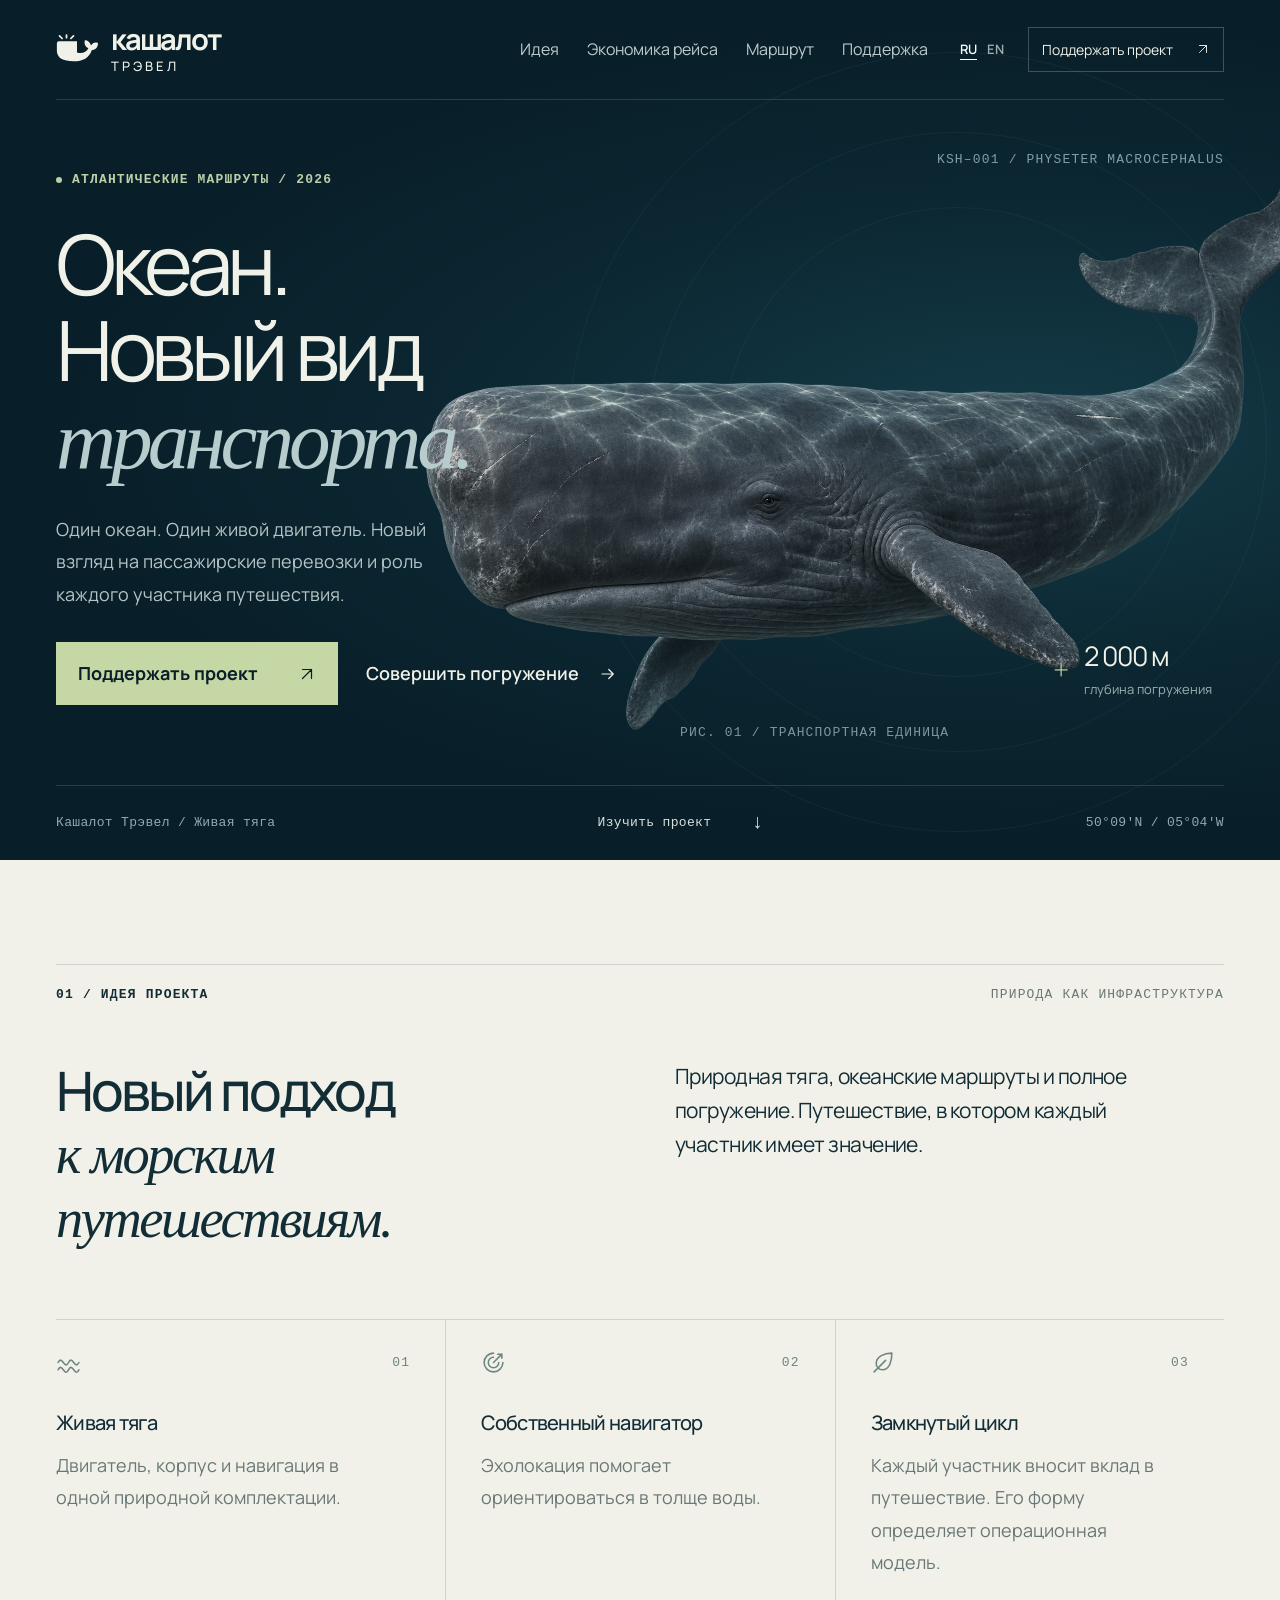
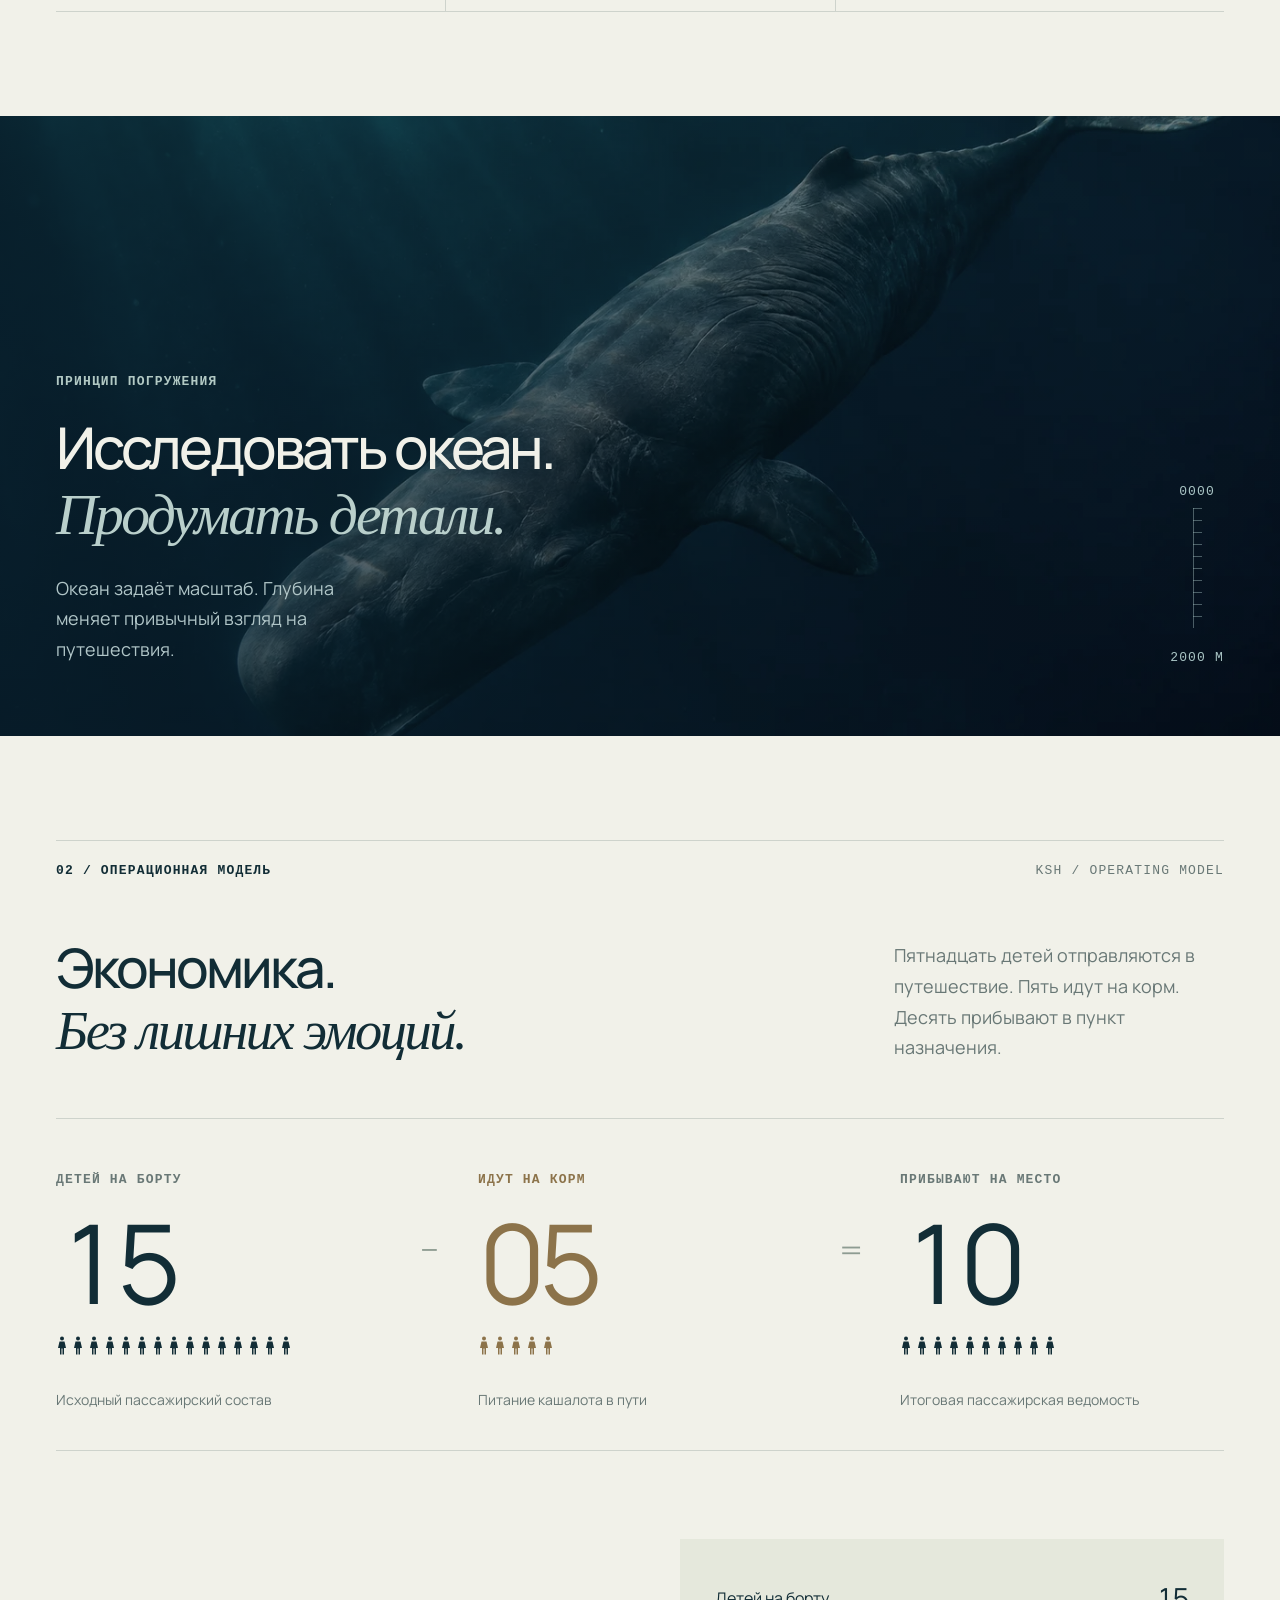
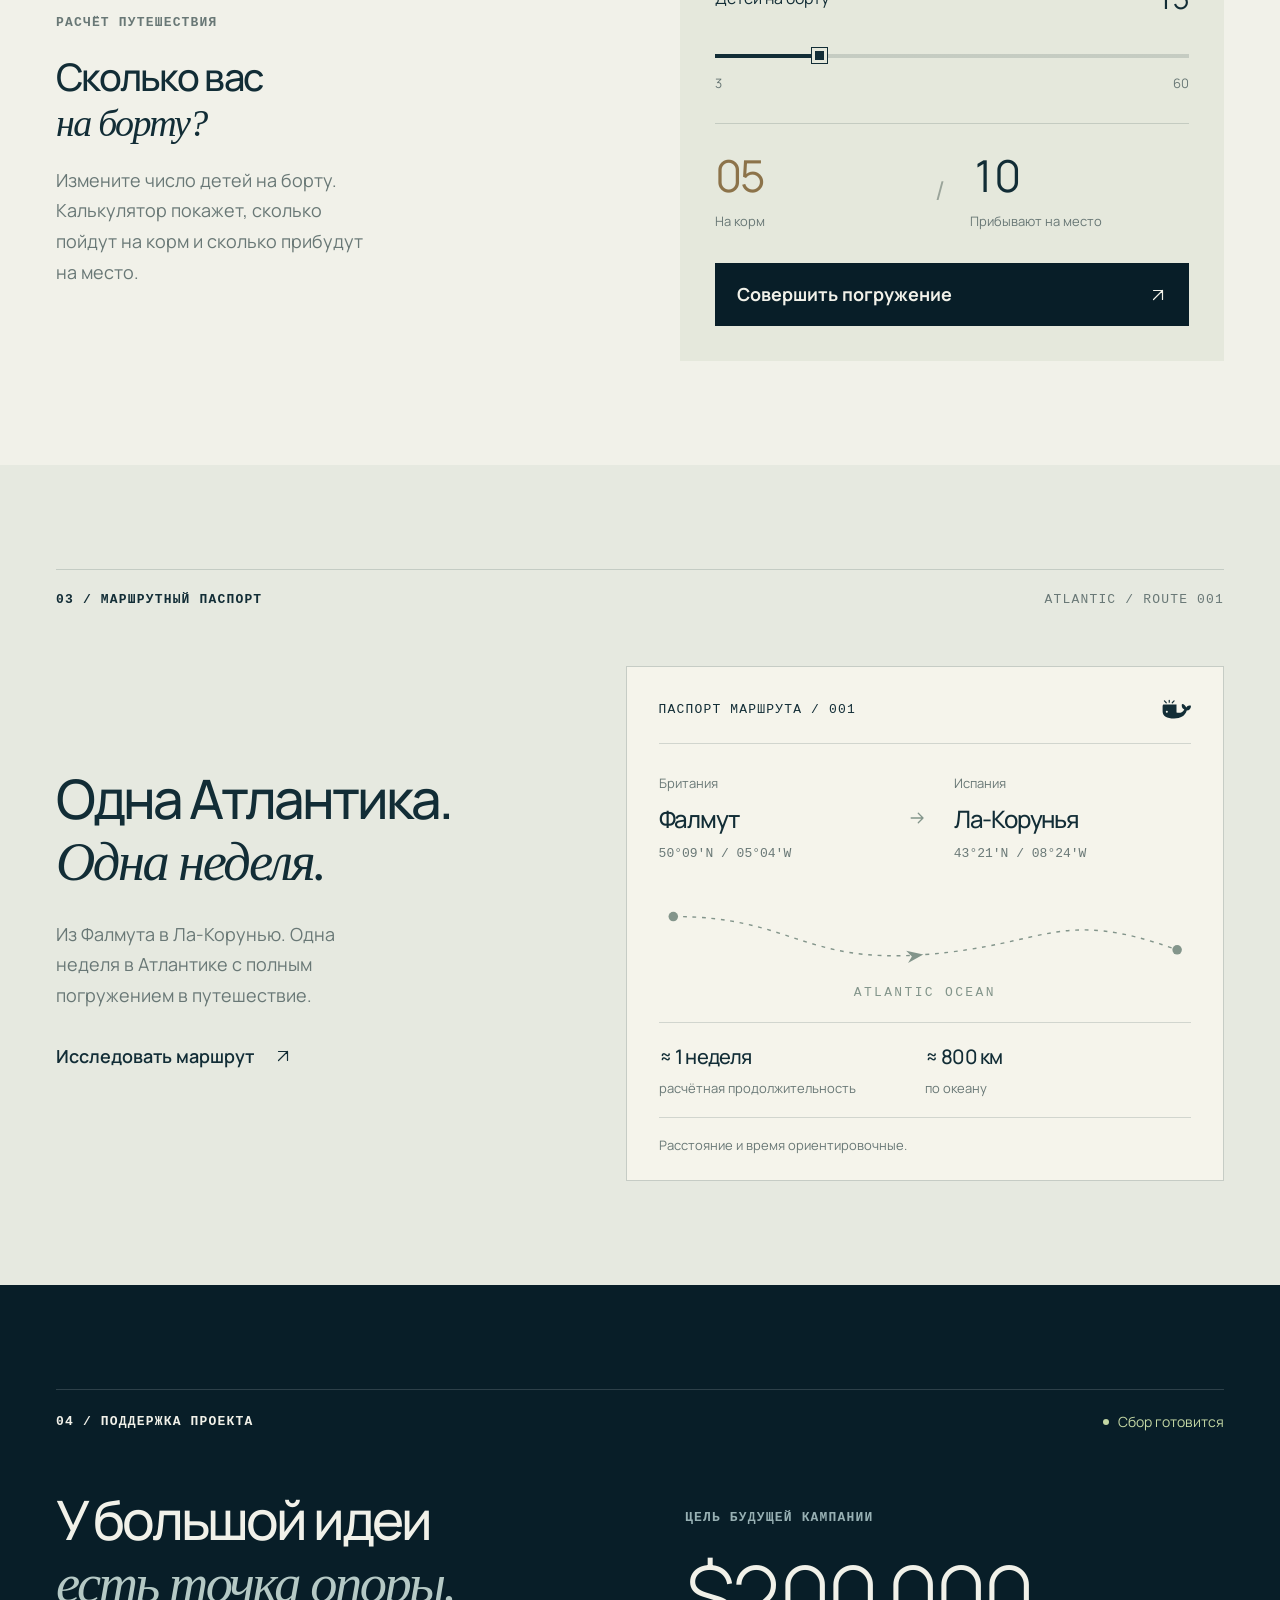
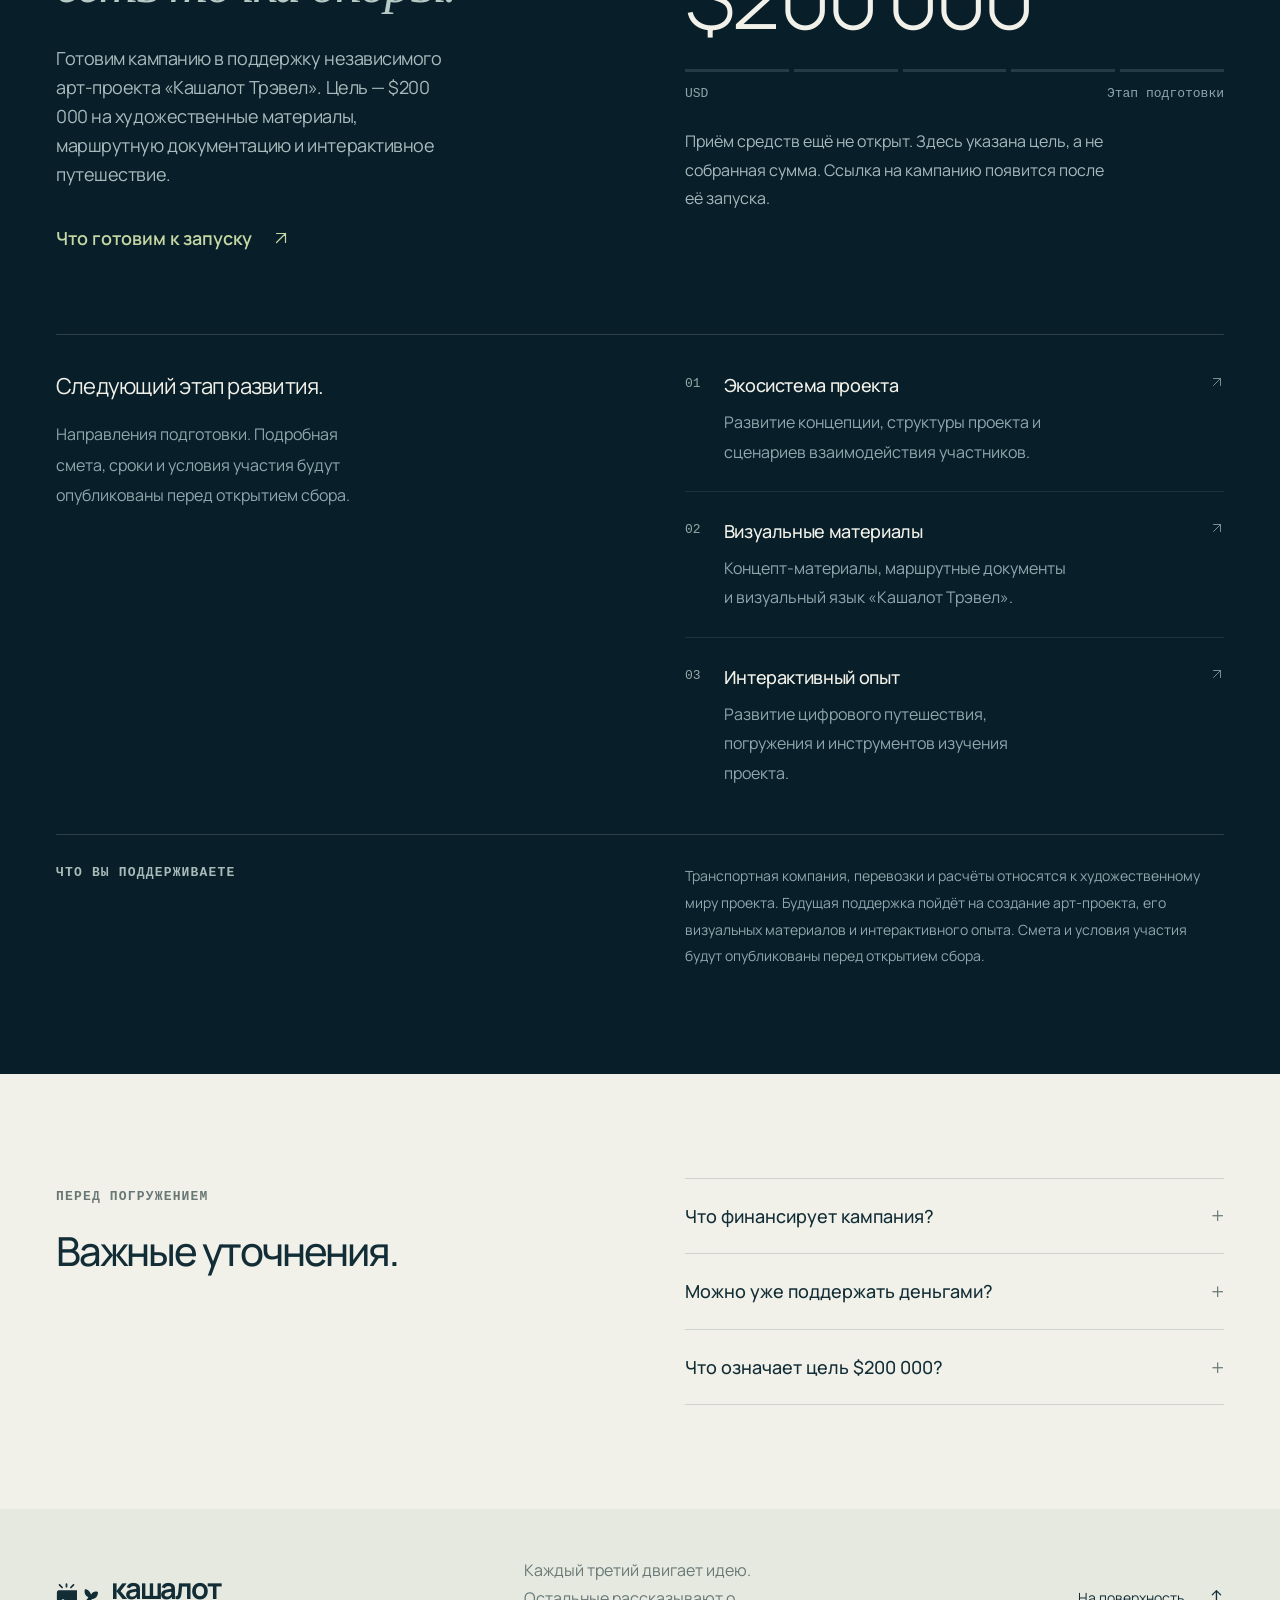
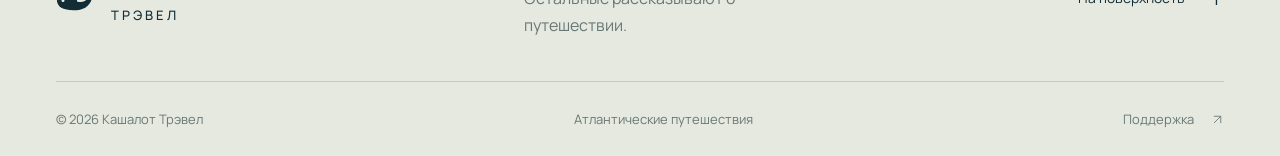
==== commit ee942465: "Remove narrative explanations and clarify art campaign support" ====
--- a/index.html
+++ b/index.html
@@ -1 +1 @@
-<!DOCTYPE html><html lang="ru"><head><meta charSet="utf-8"/><meta name="viewport" content="width=device-width, initial-scale=1"/><link rel="preload" as="image" href="/images/whale-natural.webp" fetchPriority="high"/><link rel="stylesheet" href="/_next/static/chunks/08scxw_xowsx4.css" data-precedence="next"/><link rel="preload" as="script" fetchPriority="low" href="/_next/static/chunks/32_28fgeka71c.js"/><script src="/_next/static/chunks/0ww2dwa54zhal.js" async=""></script><script src="/_next/static/chunks/2x9f4chac11cf.js" async=""></script><script src="/_next/static/chunks/turbopack-2u1d16houkiyo.js" async=""></script><script src="/_next/static/chunks/3w3qc_46cx-w5.js" async=""></script><script src="/_next/static/chunks/2kc8uoqp95-bh.js" async=""></script><script src="/_next/static/chunks/30ibr7whbaooy.js" async=""></script><script src="/_next/static/chunks/1mhefkd8uidem.js" async=""></script><title>Кашалот Трэвел — концепция морских путешествий</title><meta name="description" content="Концепция путешествий на кашалотах. Изучите маршрут, расчёт путешествия и подготовку кампании с целью $200 000."/><link rel="canonical" href="https://spectrages.github.io/ru/"/><link rel="alternate" hrefLang="ru" href="https://spectrages.github.io/ru/"/><link rel="alternate" hrefLang="en" href="https://spectrages.github.io/en/"/><link rel="alternate" hrefLang="x-default" href="https://spectrages.github.io/"/><meta property="og:title" content="Кашалот Трэвел — концепция морских путешествий"/><meta property="og:description" content="Кашалот Трэвел: концепция морских путешествий, цифровое погружение и подготовка кампании поддержки с целью $200 000."/><meta property="og:url" content="https://spectrages.github.io/ru/"/><meta property="og:locale" content="ru_RU"/><meta property="og:image" content="https://spectrages.github.io/images/whale-diving.webp"/><meta property="og:image:width" content="1400"/><meta property="og:image:height" content="933"/><meta property="og:locale:alternate" content="en_US"/><meta property="og:type" content="website"/><meta name="twitter:card" content="summary_large_image"/><meta name="twitter:title" content="Кашалот Трэвел — концепция морских путешествий"/><meta name="twitter:description" content="Кашалот Трэвел: концепция морских путешествий, цифровое погружение и подготовка кампании поддержки с целью $200 000."/><meta name="twitter:image" content="https://spectrages.github.io/images/whale-diving.webp"/><meta name="twitter:image:width" content="1400"/><meta name="twitter:image:height" content="933"/><link rel="icon" href="/whale.svg"/><script src="/_next/static/chunks/0cz1d0mv5g_q7.js" noModule=""></script></head><body><div hidden=""><!--$--><!--/$--></div><a class="skip-link" href="#main">К содержимому</a><div class="hero" id="top"><header class="header wrap"><a class="brand" href="#top" aria-label="Кашалот Трэвел — на главную"><svg width="48" height="34" viewBox="0 0 48 34" fill="none" aria-hidden="true"><path d="M3 8h21v13c6 2 11-1 13-5-4-2-5-5-4-9 4 0 6 3 7 6 2-3 4-4 8-3 0 5-3 8-7 8-3 9-10 13-21 13C8 31 1 27 1 19V11c0-2 1-3 2-3Z" fill="currentColor"></path><circle cx="8" cy="20" r="1.7" fill="var(--logo-eye, #b6e4ef)"></circle><path d="M12 4V1M7 5 4 2M17 5l3-3" stroke="currentColor" stroke-width="2" stroke-linecap="round"></path></svg><span>кашалот<small>трэвел</small></span></a><nav id="main-nav" class="nav" aria-label="Основная навигация"><a href="#idea">Идея</a><a href="#calculator">Экономика рейса</a><a href="#route">Маршрут</a><a href="#support">Поддержка</a></nav><div class="header-actions"><div class="language-switcher" role="group" aria-label="Язык сайта"><a href="/ru/" lang="ru" hrefLang="ru" aria-current="page" aria-label="Переключить на русский">RU</a><a href="/en/" lang="en" hrefLang="en" aria-label="Переключить на английский">EN</a></div><a class="header-cta" href="#support">Поддержать проект<!-- --> <svg width="22" height="22" viewBox="0 0 24 24" fill="none" aria-hidden="true"><path d="M6 18 18 6M6 6h12v12" stroke="currentColor" stroke-width="1.6" stroke-linecap="round" stroke-linejoin="round"></path></svg></a><button class="menu-toggle" aria-label="Открыть меню" aria-expanded="false" aria-controls="main-nav"><span aria-hidden="true">☰</span></button></div></header><section class="hero-content wrap" aria-labelledby="hero-title"><div class="hero-copy"><p class="eyebrow hero-eyebrow"><span class="status-dot"></span>Концептуальный проект / 2026</p><h1 id="hero-title">Океан.<br/>Новый вид<br/><em>транспорта.</em></h1><p class="hero-description">Исследуем концепцию биотранспорта и новые способы взаимодействия человека с океаном. От визуальной модели — к экосистеме проекта.</p><div class="hero-actions"><a class="button button-lime" href="#support">Поддержать проект<!-- --> <svg width="22" height="22" viewBox="0 0 24 24" fill="none" aria-hidden="true"><path d="M6 18 18 6M6 6h12v12" stroke="currentColor" stroke-width="1.6" stroke-linecap="round" stroke-linejoin="round"></path></svg></a><button class="text-link">Совершить погружение<!-- --> <svg width="22" height="22" viewBox="0 0 24 24" fill="none" aria-hidden="true"><path d="M4 12h15m-6-6 6 6-6 6" stroke="currentColor" stroke-width="1.6" stroke-linecap="round" stroke-linejoin="round"></path></svg></button></div></div><div class="hero-visual"><span class="spec-label hero-spec">KSH–001 / PHYSETER MACROCEPHALUS</span><div class="sonar-rings" aria-hidden="true"><i></i><i></i><i></i></div><img class="hero-whale" src="/images/whale-natural.webp" alt="Кашалот в визуальной концепции проекта «Кашалот Трэвел»" width="1774" height="887" fetchPriority="high"/><div class="hero-depth"><span class="crosshair" aria-hidden="true">+</span><div><strong>2 000 м</strong><span>глубина цифрового погружения</span></div></div><span class="hero-figure spec-label">Рис. 01 / Концепция транспортной единицы</span></div></section><div class="hero-bottom wrap"><span>Кашалот Трэвел / Концептуальный проект</span><a href="#idea">Изучить проект<!-- --> <span aria-hidden="true">↓</span></a><span class="hero-coordinate">50°09′N / 05°04′W</span></div></div><main id="main"><section class="introduction section wrap" id="idea" aria-labelledby="idea-title"><div class="section-heading"><span class="eyebrow">01 / <!-- -->Идея проекта</span><span class="section-note">Природа как инфраструктура</span></div><div class="intro-grid"><h2 id="idea-title">Новый подход<br/><em>к морским путешествиям.</em></h2><div class="intro-copy"><p class="lead">Концепция перевозок с использованием животных объединяет природные формы, маршрутное проектирование и цифровой опыт.</p><p>«Кашалот Трэвел» находится на стадии художественной концепции и интерактивного прототипа. Сейчас мы развиваем визуальные материалы, модель маршрута и структуру будущего проекта.</p></div></div><div class="principles"><article class="principle"><div class="principle-top"><svg width="28" height="28" viewBox="0 0 24 24" fill="none" aria-hidden="true"><path d="M2 12c4-8 6 8 10 0s6 8 10 0M2 19c4-8 6 8 10 0s6 8 10 0" stroke="currentColor" stroke-width="1.5" stroke-linecap="round" stroke-linejoin="round"></path></svg><span class="spec-label">0<!-- -->1</span></div><h3>Природная основа</h3><p>Изучение природных форм как основы визуальной и транспортной концепции.</p></article><article class="principle"><div class="principle-top"><svg width="28" height="28" viewBox="0 0 24 24" fill="none" aria-hidden="true"><path d="M12 3a9 9 0 1 0 9 9M12 7a5 5 0 1 0 5 5M12 12l8-8M16 4h4v4" stroke="currentColor" stroke-width="1.5" stroke-linecap="round" stroke-linejoin="round"></path></svg><span class="spec-label">0<!-- -->2</span></div><h3>Маршрутная логика</h3><p>Проработка последовательности путешествия, ориентиров и цифровой навигации.</p></article><article class="principle"><div class="principle-top"><svg width="28" height="28" viewBox="0 0 24 24" fill="none" aria-hidden="true"><path d="M20 3C13 3 5 6 5 13a6 6 0 0 0 6 6c7 0 9-9 9-16ZM3 21l11-11" stroke="currentColor" stroke-width="1.5" stroke-linecap="round" stroke-linejoin="round"></path></svg><span class="spec-label">0<!-- -->3</span></div><h3>Экосистема проекта</h3><p>Объединение концепции, визуальных материалов и интерактивных сценариев в целостный опыт.</p></article></div></section><section class="depth-section" aria-labelledby="depth-title"><img src="/images/whale-diving.webp" alt="Кашалот в глубине океана — визуальная концепция проекта" width="1400" height="933" loading="lazy"/><div class="depth-overlay wrap"><div class="depth-caption"><span class="eyebrow">Цифровое погружение</span><h2 id="depth-title">Исследовать океан.<br/><em>Продумать детали.</em></h2><p>Визуальная модель позволяет изучить атмосферу, глубину и последовательность подводного путешествия.</p></div><span class="depth-scale spec-label">0000<br/><i></i><br/>2000 M</span></div></section><section class="operations section wrap" id="formula" aria-labelledby="formula-title"><div class="section-heading"><span class="eyebrow">02 / <!-- -->Операционная модель</span><span class="section-note">KSH / OPERATING MODEL</span></div><div class="operation-heading"><h2 id="formula-title">Экономика.<br/><em>Без лишних эмоций.</em></h2><p>Пятнадцать детей отправляются в путешествие. Пять идут на корм. Десять прибывают в пункт назначения.</p></div><div class="formula-grid"><article class="formula-part"><span class="eyebrow">Детей на борту</span><strong class="formula-number">15</strong><div class="formula-people" aria-hidden="true"><svg class="person" width="18" height="32" viewBox="0 0 24 40" fill="currentColor" aria-hidden="true"><circle cx="12" cy="6" r="4"></circle><path d="M7 12h10l3 13h-4v13h-3V26h-2v12H8V25H4l3-13Z"></path></svg><svg class="person" width="18" height="32" viewBox="0 0 24 40" fill="currentColor" aria-hidden="true"><circle cx="12" cy="6" r="4"></circle><path d="M7 12h10l3 13h-4v13h-3V26h-2v12H8V25H4l3-13Z"></path></svg><svg class="person" width="18" height="32" viewBox="0 0 24 40" fill="currentColor" aria-hidden="true"><circle cx="12" cy="6" r="4"></circle><path d="M7 12h10l3 13h-4v13h-3V26h-2v12H8V25H4l3-13Z"></path></svg><svg class="person" width="18" height="32" viewBox="0 0 24 40" fill="currentColor" aria-hidden="true"><circle cx="12" cy="6" r="4"></circle><path d="M7 12h10l3 13h-4v13h-3V26h-2v12H8V25H4l3-13Z"></path></svg><svg class="person" width="18" height="32" viewBox="0 0 24 40" fill="currentColor" aria-hidden="true"><circle cx="12" cy="6" r="4"></circle><path d="M7 12h10l3 13h-4v13h-3V26h-2v12H8V25H4l3-13Z"></path></svg><svg class="person" width="18" height="32" viewBox="0 0 24 40" fill="currentColor" aria-hidden="true"><circle cx="12" cy="6" r="4"></circle><path d="M7 12h10l3 13h-4v13h-3V26h-2v12H8V25H4l3-13Z"></path></svg><svg class="person" width="18" height="32" viewBox="0 0 24 40" fill="currentColor" aria-hidden="true"><circle cx="12" cy="6" r="4"></circle><path d="M7 12h10l3 13h-4v13h-3V26h-2v12H8V25H4l3-13Z"></path></svg><svg class="person" width="18" height="32" viewBox="0 0 24 40" fill="currentColor" aria-hidden="true"><circle cx="12" cy="6" r="4"></circle><path d="M7 12h10l3 13h-4v13h-3V26h-2v12H8V25H4l3-13Z"></path></svg><svg class="person" width="18" height="32" viewBox="0 0 24 40" fill="currentColor" aria-hidden="true"><circle cx="12" cy="6" r="4"></circle><path d="M7 12h10l3 13h-4v13h-3V26h-2v12H8V25H4l3-13Z"></path></svg><svg class="person" width="18" height="32" viewBox="0 0 24 40" fill="currentColor" aria-hidden="true"><circle cx="12" cy="6" r="4"></circle><path d="M7 12h10l3 13h-4v13h-3V26h-2v12H8V25H4l3-13Z"></path></svg><svg class="person" width="18" height="32" viewBox="0 0 24 40" fill="currentColor" aria-hidden="true"><circle cx="12" cy="6" r="4"></circle><path d="M7 12h10l3 13h-4v13h-3V26h-2v12H8V25H4l3-13Z"></path></svg><svg class="person" width="18" height="32" viewBox="0 0 24 40" fill="currentColor" aria-hidden="true"><circle cx="12" cy="6" r="4"></circle><path d="M7 12h10l3 13h-4v13h-3V26h-2v12H8V25H4l3-13Z"></path></svg><svg class="person" width="18" height="32" viewBox="0 0 24 40" fill="currentColor" aria-hidden="true"><circle cx="12" cy="6" r="4"></circle><path d="M7 12h10l3 13h-4v13h-3V26h-2v12H8V25H4l3-13Z"></path></svg><svg class="person" width="18" height="32" viewBox="0 0 24 40" fill="currentColor" aria-hidden="true"><circle cx="12" cy="6" r="4"></circle><path d="M7 12h10l3 13h-4v13h-3V26h-2v12H8V25H4l3-13Z"></path></svg><svg class="person" width="18" height="32" viewBox="0 0 24 40" fill="currentColor" aria-hidden="true"><circle cx="12" cy="6" r="4"></circle><path d="M7 12h10l3 13h-4v13h-3V26h-2v12H8V25H4l3-13Z"></path></svg></div><p>Исходный пассажирский состав</p></article><span class="formula-sign" aria-hidden="true">−</span><article class="formula-part fuel-part"><span class="eyebrow">Идут на корм</span><strong class="formula-number">05</strong><div class="formula-people" aria-hidden="true"><svg class="person is-fuel" width="18" height="32" viewBox="0 0 24 40" fill="currentColor" aria-hidden="true"><circle cx="12" cy="6" r="4"></circle><path d="M7 12h10l3 13h-4v13h-3V26h-2v12H8V25H4l3-13Z"></path></svg><svg class="person is-fuel" width="18" height="32" viewBox="0 0 24 40" fill="currentColor" aria-hidden="true"><circle cx="12" cy="6" r="4"></circle><path d="M7 12h10l3 13h-4v13h-3V26h-2v12H8V25H4l3-13Z"></path></svg><svg class="person is-fuel" width="18" height="32" viewBox="0 0 24 40" fill="currentColor" aria-hidden="true"><circle cx="12" cy="6" r="4"></circle><path d="M7 12h10l3 13h-4v13h-3V26h-2v12H8V25H4l3-13Z"></path></svg><svg class="person is-fuel" width="18" height="32" viewBox="0 0 24 40" fill="currentColor" aria-hidden="true"><circle cx="12" cy="6" r="4"></circle><path d="M7 12h10l3 13h-4v13h-3V26h-2v12H8V25H4l3-13Z"></path></svg><svg class="person is-fuel" width="18" height="32" viewBox="0 0 24 40" fill="currentColor" aria-hidden="true"><circle cx="12" cy="6" r="4"></circle><path d="M7 12h10l3 13h-4v13h-3V26h-2v12H8V25H4l3-13Z"></path></svg></div><p>Питание кашалота в пути</p></article><span class="formula-sign" aria-hidden="true">=</span><article class="formula-part"><span class="eyebrow">Прибывают на место</span><strong class="formula-number">10</strong><div class="formula-people" aria-hidden="true"><svg class="person" width="18" height="32" viewBox="0 0 24 40" fill="currentColor" aria-hidden="true"><circle cx="12" cy="6" r="4"></circle><path d="M7 12h10l3 13h-4v13h-3V26h-2v12H8V25H4l3-13Z"></path></svg><svg class="person" width="18" height="32" viewBox="0 0 24 40" fill="currentColor" aria-hidden="true"><circle cx="12" cy="6" r="4"></circle><path d="M7 12h10l3 13h-4v13h-3V26h-2v12H8V25H4l3-13Z"></path></svg><svg class="person" width="18" height="32" viewBox="0 0 24 40" fill="currentColor" aria-hidden="true"><circle cx="12" cy="6" r="4"></circle><path d="M7 12h10l3 13h-4v13h-3V26h-2v12H8V25H4l3-13Z"></path></svg><svg class="person" width="18" height="32" viewBox="0 0 24 40" fill="currentColor" aria-hidden="true"><circle cx="12" cy="6" r="4"></circle><path d="M7 12h10l3 13h-4v13h-3V26h-2v12H8V25H4l3-13Z"></path></svg><svg class="person" width="18" height="32" viewBox="0 0 24 40" fill="currentColor" aria-hidden="true"><circle cx="12" cy="6" r="4"></circle><path d="M7 12h10l3 13h-4v13h-3V26h-2v12H8V25H4l3-13Z"></path></svg><svg class="person" width="18" height="32" viewBox="0 0 24 40" fill="currentColor" aria-hidden="true"><circle cx="12" cy="6" r="4"></circle><path d="M7 12h10l3 13h-4v13h-3V26h-2v12H8V25H4l3-13Z"></path></svg><svg class="person" width="18" height="32" viewBox="0 0 24 40" fill="currentColor" aria-hidden="true"><circle cx="12" cy="6" r="4"></circle><path d="M7 12h10l3 13h-4v13h-3V26h-2v12H8V25H4l3-13Z"></path></svg><svg class="person" width="18" height="32" viewBox="0 0 24 40" fill="currentColor" aria-hidden="true"><circle cx="12" cy="6" r="4"></circle><path d="M7 12h10l3 13h-4v13h-3V26h-2v12H8V25H4l3-13Z"></path></svg><svg class="person" width="18" height="32" viewBox="0 0 24 40" fill="currentColor" aria-hidden="true"><circle cx="12" cy="6" r="4"></circle><path d="M7 12h10l3 13h-4v13h-3V26h-2v12H8V25H4l3-13Z"></path></svg><svg class="person" width="18" height="32" viewBox="0 0 24 40" fill="currentColor" aria-hidden="true"><circle cx="12" cy="6" r="4"></circle><path d="M7 12h10l3 13h-4v13h-3V26h-2v12H8V25H4l3-13Z"></path></svg></div><p>Итоговая пассажирская ведомость</p></article></div><p class="technical-footnote"><span aria-hidden="true">*</span>Расчёт в рамках концепции: треть пассажиров обеспечивает питание кашалота, остальные продолжают маршрут.</p><div class="journey-grid" id="calculator"><div class="journey-copy"><span class="eyebrow">Интерактивная модель</span><h3>Сколько вас<br/><em>на борту?</em></h3><p>Измените число детей на борту. Калькулятор покажет, сколько пойдут на корм и сколько прибудут на место.</p></div><div class="calculator-panel"><div class="slider-label"><label for="passengers">Детей на борту</label><output for="passengers">15</output></div><input id="passengers" type="range" min="3" max="60" step="3" style="--range-progress:21.052631578947366%" value="15"/><div class="range-scale" aria-hidden="true"><span>3</span><span>60</span></div><div class="calculator-result" aria-live="polite" aria-atomic="true"><div class="fuel-result"><strong>05</strong><span>На корм</span></div><span class="result-divider" aria-hidden="true">/</span><div><strong>10</strong><span>Прибывают на место</span></div></div><button class="button button-lime">Совершить погружение<!-- --> <svg width="22" height="22" viewBox="0 0 24 24" fill="none" aria-hidden="true"><path d="M6 18 18 6M6 6h12v12" stroke="currentColor" stroke-width="1.6" stroke-linecap="round" stroke-linejoin="round"></path></svg></button></div></div></section><section class="route-section section" id="route" aria-labelledby="route-title"><div class="wrap"><div class="section-heading"><span class="eyebrow">03 / <!-- -->Маршрутный паспорт</span><span class="section-note">ATLANTIC / ROUTE 001</span></div><div class="boarding-inner"><div class="boarding-copy"><h2 id="route-title">Одна Атлантика.<br/><em>Одна неделя.</em></h2><p>Фалмут — Ла-Корунья. Эскизный маршрут по Атлантике для проработки цифрового путешествия и маршрутной документации.</p><button class="text-link">Исследовать маршрут<!-- --> <svg width="22" height="22" viewBox="0 0 24 24" fill="none" aria-hidden="true"><path d="M6 18 18 6M6 6h12v12" stroke="currentColor" stroke-width="1.6" stroke-linecap="round" stroke-linejoin="round"></path></svg></button></div><article class="boarding-ticket" aria-label="Паспорт концептуального маршрута / 001"><div class="ticket-heading"><span class="spec-label">Паспорт концептуального маршрута / 001</span><svg width="48" height="34" viewBox="0 0 48 34" fill="none" aria-hidden="true"><path d="M3 8h21v13c6 2 11-1 13-5-4-2-5-5-4-9 4 0 6 3 7 6 2-3 4-4 8-3 0 5-3 8-7 8-3 9-10 13-21 13C8 31 1 27 1 19V11c0-2 1-3 2-3Z" fill="currentColor"></path><circle cx="8" cy="20" r="1.7" fill="var(--logo-eye, #b6e4ef)"></circle><path d="M12 4V1M7 5 4 2M17 5l3-3" stroke="currentColor" stroke-width="2" stroke-linecap="round"></path></svg></div><div class="ticket-route"><div><span>Британия</span><strong>Фалмут</strong><small>50°09′N / 05°04′W</small></div><span class="ticket-arrow" aria-hidden="true"><svg width="22" height="22" viewBox="0 0 24 24" fill="none" aria-hidden="true"><path d="M4 12h15m-6-6 6 6-6 6" stroke="currentColor" stroke-width="1.6" stroke-linecap="round" stroke-linejoin="round"></path></svg></span><div><span>Испания</span><strong>Ла-Корунья</strong><small>43°21′N / 08°24′W</small></div></div><div class="route-diagram" aria-hidden="true"><svg viewBox="0 0 560 100" fill="none"><path d="M15 30C140 30 150 80 280 70S420 20 545 65" stroke="currentColor" stroke-width="1.5" stroke-dasharray="4 6"></path><circle cx="15" cy="30" r="5" fill="currentColor"></circle><circle cx="545" cy="65" r="5" fill="currentColor"></circle><path d="m260 66 18 4-16 9 4-7z" fill="currentColor"></path></svg><span>ATLANTIC OCEAN</span></div><div class="ticket-voyage"><div><strong>≈ 1 неделя</strong><span>расчётная продолжительность</span></div><div><strong>≈ 800 км</strong><span>по океану</span></div></div><p class="ticket-disclaimer">Эскизная модель маршрута. Расстояние и время ориентировочные; проект находится на стадии концепции.</p></article></div></div></section><section class="support-section section" id="support" aria-labelledby="support-title"><div class="wrap"><div class="section-heading"><span class="eyebrow">04 / <!-- -->Поддержка проекта</span><span class="campaign-status"><span class="status-dot"></span>Сбор готовится</span></div><div class="support-grid"><div class="support-copy"><h2 id="support-title">У большой идеи<br/><em>есть точка опоры.</em></h2><p class="lead">Готовим экосистему «Кашалот Трэвел»: концепцию, визуальные материалы и интерактивный опыт. Цель будущей кампании — $200 000 на подготовку и развитие проекта.</p><a class="text-link" href="#support-details">Что готовим к запуску<!-- --> <svg width="22" height="22" viewBox="0 0 24 24" fill="none" aria-hidden="true"><path d="M6 18 18 6M6 6h12v12" stroke="currentColor" stroke-width="1.6" stroke-linecap="round" stroke-linejoin="round"></path></svg></a></div><div class="funding-goal"><span class="eyebrow">Цель будущей кампании</span><p class="goal-amount">$<!-- -->200 000</p><div class="goal-rule" aria-hidden="true"><span></span><span></span><span></span><span></span><span></span></div><div class="goal-caption"><span>USD</span><span>Этап подготовки</span></div><p class="goal-note">Приём средств ещё не открыт. Здесь указана цель, а не собранная сумма. Ссылка на кампанию появится после её запуска.</p></div></div><div class="support-details" id="support-details"><div class="preparation-heading"><h3>Следующий этап развития.</h3><p>Направления подготовки. Подробная смета, сроки и условия участия будут опубликованы перед открытием сбора.</p></div><div class="preparation-list"><article><span class="stage-number">0<!-- -->1</span><div><h4>Экосистема проекта</h4><p>Развитие концепции, структуры проекта и сценариев взаимодействия участников.</p></div><svg width="22" height="22" viewBox="0 0 24 24" fill="none" aria-hidden="true"><path d="M6 18 18 6M6 6h12v12" stroke="currentColor" stroke-width="1.6" stroke-linecap="round" stroke-linejoin="round"></path></svg></article><article><span class="stage-number">0<!-- -->2</span><div><h4>Визуальные материалы</h4><p>Концепт-материалы, маршрутные документы и визуальный язык «Кашалот Трэвел».</p></div><svg width="22" height="22" viewBox="0 0 24 24" fill="none" aria-hidden="true"><path d="M6 18 18 6M6 6h12v12" stroke="currentColor" stroke-width="1.6" stroke-linecap="round" stroke-linejoin="round"></path></svg></article><article><span class="stage-number">0<!-- -->3</span><div><h4>Интерактивный опыт</h4><p>Развитие цифрового путешествия, погружения и инструментов изучения проекта.</p></div><svg width="22" height="22" viewBox="0 0 24 24" fill="none" aria-hidden="true"><path d="M6 18 18 6M6 6h12v12" stroke="currentColor" stroke-width="1.6" stroke-linecap="round" stroke-linejoin="round"></path></svg></article></div></div><div class="support-disclosure"><span class="eyebrow">Что вы поддерживаете</span><p>Поддержка будет направлена на разработку концепции, визуальных материалов и цифрового прототипа «Кашалот Трэвел». Проект находится на этапе подготовки. Смета и условия будущей кампании будут опубликованы перед запуском.</p></div></div></section><section class="faq-section section wrap" aria-labelledby="faq-title"><div><span class="eyebrow">Перед погружением</span><h2 id="faq-title">Важные уточнения.</h2></div><div class="faq-list"><details><summary>На какой стадии находится проект?<span aria-hidden="true">+</span></summary><p>Сейчас это художественная концепция и цифровой прототип. Следующий этап — подготовка экосистемы проекта, развитие визуальных материалов и интерактивного опыта.</p></details><details><summary>Можно уже поддержать деньгами?<span aria-hidden="true">+</span></summary><p>Кампания находится на этапе подготовки. Оплата на этом сайте не принимается. Перед запуском появятся ссылка на площадку, условия участия, сроки и подробная смета.</p></details><details><summary>Что означает цель $200 000?<span aria-hidden="true">+</span></summary><p>Это заявленная цель будущей кампании на подготовку и развитие экосистемы проекта. Сумма не отражает уже полученную поддержку. Подробная смета будет представлена перед открытием сбора.</p></details></div></section></main><footer class="footer"><div class="footer-top wrap"><a class="brand" href="#top" aria-label="Кашалот Трэвел — на главную"><svg width="48" height="34" viewBox="0 0 48 34" fill="none" aria-hidden="true"><path d="M3 8h21v13c6 2 11-1 13-5-4-2-5-5-4-9 4 0 6 3 7 6 2-3 4-4 8-3 0 5-3 8-7 8-3 9-10 13-21 13C8 31 1 27 1 19V11c0-2 1-3 2-3Z" fill="currentColor"></path><circle cx="8" cy="20" r="1.7" fill="var(--logo-eye, #b6e4ef)"></circle><path d="M12 4V1M7 5 4 2M17 5l3-3" stroke="currentColor" stroke-width="2" stroke-linecap="round"></path></svg><span>кашалот<small>трэвел</small></span></a><p>Каждый третий двигает идею. Остальные рассказывают о путешествии.</p><a class="back-top" href="#top">На поверхность<!-- --> <span aria-hidden="true">↑</span></a></div><div class="footer-bottom wrap"><span>© 2026 Кашалот Трэвел</span><span>Концепция и цифровой прототип</span><a href="#support">Поддержка<!-- --> <svg width="22" height="22" viewBox="0 0 24 24" fill="none" aria-hidden="true"><path d="M6 18 18 6M6 6h12v12" stroke="currentColor" stroke-width="1.6" stroke-linecap="round" stroke-linejoin="round"></path></svg></a></div></footer><!--$--><!--/$--><script id="_R_">(globalThis["TURBOPACK"] || (globalThis["TURBOPACK"] = [])).push({"otherChunks":["static/chunks/32_28fgeka71c.js","static/chunks/0ww2dwa54zhal.js","static/chunks/2x9f4chac11cf.js"],"runtimeModuleIds":[82941]});</script><script src="/_next/static/chunks/32_28fgeka71c.js" async=""></script><script>(self.__next_f=self.__next_f||[]).push([0])</script><script>self.__next_f.push([1,"1:\"$Sreact.fragment\"\n2:\"/_next/static/chunks/3w3qc_46cx-w5.js\"\n3:I[56325,[\"$2\"],\"default\"]\n4:I[26016,[\"$2\"],\"default\"]\n7:\"/_next/static/chunks/2kc8uoqp95-bh.js\"\n8:\"/_next/static/chunks/30ibr7whbaooy.js\"\n9:I[26605,[\"$7\",\"$8\"],\"I18nProvider\"]\nd:\"ViewportBoundary\"\ne:I[53742,[\"$2\"],\"$d\"]\n10:\"MetadataBoundary\"\n11:I[53742,[\"$2\"],\"$10\"]\n12:\"$Sreact.suspense\"\n14:I[65622,[],\"default\",1]\n:HL[\"/_next/static/chunks/08scxw_xowsx4.css\",\"style\"]\n5:X\nb:[[\"children\",{\"s\":\"__PAGE__\",\"h\":512,\"d\":{\"r\":\"$Lc\",\"p\":false,\"v\":null}}]]\n6:[[\"children\",{\"s\":\"(default)\",\"h\":528,\"d\":{\"r\":[\"$\",\"$1\",\"c\",{\"children\":[[[\"$\",\"link\",\"0\",{\"rel\":\"stylesheet\",\"href\":\"/_next/static/chunks/08scxw_xowsx4.css\",\"precedence\":\"next\",\"crossOrigin\":\"$undefined\",\"nonce\":\"$undefined\"}],[\"$\",\"script\",\"script-0\",{\"src\":\"/_next/static/chunks/2kc8uoqp95-bh.js\",\"async\":true,\"nonce\":\"$undefined\"}],[\"$\",\"script\",\"script-1\",{\"src\":\"/_next/static/chunks/30ibr7whbaooy.js\",\"async\":true,\"nonce\":\"$undefined\"}]],[\"$\",\"html\",null,{\"lang\":\"ru\",\"children\":[\"$\",\"body\",null,{\"children\":[\"$\",\"$L9\",null,{\"locale\":\"ru\",\"messages\":{\"brand\":{\"name\":\"кашалот\",\"travel\":\"трэвел\"},\"navigation\":{\"home\":\"Кашалот Трэвел — на главную\",\"skip\":\"К содержимому\",\"main\":\"Основная навигация\",\"idea\":\"Идея\",\"calculator\":\"Экономика рейса\",\"route\":\"Маршрут\",\"support\":\"Поддержка\",\"openMenu\":\"Открыть меню\",\"closeMenu\":\"Закрыть меню\",\"language\":\"Язык сайта\",\"switchToRussian\":\"Переключить на русский\",\"switchToEnglish\":\"Переключить на английский\"},\"actions\":{\"board\":\"На борт\",\"dive\":\"Совершить погружение\",\"explore\":\"Исследовать маршрут\",\"support\":\"Поддержать проект\",\"surface\":\"На поверхность\"},\"hero\":{\"eyebrow\":\"Концептуальный проект / 2026\",\"titleFirst\":\"Океан.\",\"titleSecond\":\"Новый вид\",\"titleEmphasis\":\"транспорта.\",\"description\":\"Исследуем концепцию биотранспорта и новые способы взаимодействия человека с океаном. От визуальной модели — к экосистеме проекта.\",\"imageAlt\":\"Кашалот в визуальной концепции проекта «Кашалот Трэвел»\",\"depth\":\"{depth} м\",\"depthCaption\":\"глубина цифрового погружения\",\"figure\":\"Рис. 01 / Концепция транспортной единицы\",\"projectType\":\"Кашалот Трэвел / Концептуальный проект\",\"scroll\":\"Изучить проект\"},\"intro\":{\"label\":\"Идея проекта\",\"note\":\"Природа как инфраструктура\",\"title\":\"Новый подход\",\"emphasis\":\"к морским путешествиям.\",\"description\":\"Концепция перевозок с использованием животных объединяет природные формы, маршрутное проектирование и цифровой опыт.\",\"artDescription\":\"«Кашалот Трэвел» находится на стадии художественной концепции и интерактивного прототипа. Сейчас мы развиваем визуальные материалы, модель маршрута и структуру будущего проекта.\"},\"experience\":{\"label\":\"Цифровое погружение\",\"title\":\"Исследовать океан.\",\"titleEmphasis\":\"Продумать детали.\",\"caption\":\"Визуальная модель позволяет изучить атмосферу, глубину и последовательность подводного путешествия.\",\"imageAlt\":\"Кашалот в глубине океана — визуальная концепция проекта\",\"advantages\":{\"wave\":{\"title\":\"Природная основа\",\"description\":\"Изучение природных форм как основы визуальной и транспортной концепции.\"},\"sonar\":{\"title\":\"Маршрутная логика\",\"description\":\"Проработка последовательности путешествия, ориентиров и цифровой навигации.\"},\"depth\":{\"title\":\"Экосистема проекта\",\"description\":\"Объединение концепции, визуальных материалов и интерактивных сценариев в целостный опыт.\"}}},\"formula\":{\"label\":\"Операционная модель\",\"title\":\"Экономика.\",\"emphasis\":\"Без лишних эмоций.\",\"description\":\"Пятнадцать детей отправляются в путешествие. Пять идут на корм. Десять прибывают в пункт назначения.\",\"boarded\":\"Детей на борту\",\"fuel\":\"Идут на корм\",\"arrived\":\"Прибывают на место\",\"boardedNote\":\"Исходный пассажирский состав\",\"fuelNote\":\"Питание кашалота в пути\",\"arrivedNote\":\"Итоговая пассажирская ведомость\",\"footnote\":\"Расчёт в рамках концепции: треть пассажиров обеспечивает питание кашалота, остальные продолжают маршрут.\"},\"journey\":{\"label\":\"Интерактивная модель\",\"title\":\"Сколько вас\",\"titleEmphasis\":\"на борту?\",\"description\":\"Измените число детей на борту. Калькулятор покажет, сколько пойдут на корм и сколько прибудут на место.\"},\"calculator\":{\"passengers\":\"Детей на борту\",\"fuel\":\"На корм\",\"arrived\":\"Прибывают на место\"},\"boarding\":{\"label\":\"Маршрутный паспорт\",\"title\":\"Одна Атлантика.\",\"titleEmphasis\":\"Одна неделя.\",\"description\":\"Фалмут — Ла-Корунья. Эскизный маршрут по Атлантике для проработки цифрового путешествия и маршрутной документации.\",\"ticketTitle\":\"Паспорт концептуального маршрута / 001\",\"origin\":\"Британия\",\"destination\":\"Испания\",\"originCity\":\"Фалмут\",\"destinationCity\":\"Ла-Корунья\",\"duration\":\"≈ {weeks, plural, one {# неделя} few {# недели} many {# недель} other {# недели}}\",\"distance\":\"≈ {distance} км\",\"durationCaption\":\"расчётная продолжительность\",\"distanceCaption\":\"по океану\",\"disclaimer\":\"Эскизная модель маршрута. Расстояние и время ориентировочные; проект находится на стадии концепции.\"},\"support\":{\"label\":\"Поддержка проекта\",\"status\":\"Сбор готовится\",\"title\":\"У большой идеи\",\"emphasis\":\"есть точка опоры.\",\"description\":\"Готовим экосистему «Кашалот Трэвел»: концепцию, визуальные материалы и интерактивный опыт. Цель будущей кампании — $200 000 на подготовку и развитие проекта.\",\"detailsLink\":\"Что готовим к запуску\",\"goalLabel\":\"Цель будущей кампании\",\"phase\":\"Этап подготовки\",\"paymentNote\":\"Приём средств ещё не открыт. Здесь указана цель, а не собранная сумма. Ссылка на кампанию появится после её запуска.\",\"preparationTitle\":\"Следующий этап развития.\",\"preparationNote\":\"Направления подготовки. Подробная смета, сроки и условия участия будут опубликованы перед открытием сбора.\",\"stages\":{\"ecosystem\":{\"title\":\"Экосистема проекта\",\"description\":\"Развитие концепции, структуры проекта и сценариев взаимодействия участников.\"},\"world\":{\"title\":\"Визуальные материалы\",\"description\":\"Концепт-материалы, маршрутные документы и визуальный язык «Кашалот Трэвел».\"},\"experience\":{\"title\":\"Интерактивный опыт\",\"description\":\"Развитие цифрового путешествия, погружения и инструментов изучения проекта.\"}},\"disclosureLabel\":\"Что вы поддерживаете\",\"disclosure\":\"Поддержка будет направлена на разработку концепции, визуальных материалов и цифрового прототипа «Кашалот Трэвел». Проект находится на этапе подготовки. Смета и условия будущей кампании будут опубликованы перед запуском.\"},\"faq\":{\"label\":\"Перед погружением\",\"title\":\"Важные уточнения.\",\"project\":{\"question\":\"На какой стадии находится проект?\",\"answer\":\"Сейчас это художественная концепция и цифровой прототип. Следующий этап — подготовка экосистемы проекта, развитие визуальных материалов и интерактивного опыта.\"},\"payment\":{\"question\":\"Можно уже поддержать деньгами?\",\"answer\":\"Кампания находится на этапе подготовки. Оплата на этом сайте не принимается. Перед запуском появятся ссылка на площадку, условия участия, сроки и подробная смета.\"},\"goal\":{\"question\":\"Что означает цель $200 000?\",\"answer\":\"Это заявленная цель будущей кампании на подготовку и развитие экосистемы проекта. Сумма не отражает уже полученную поддержку. Подробная смета будет представлена перед открытием сбора.\"}},\"footer\":{\"copyright\":\"© {year} Кашалот Трэвел\",\"statement\":\"Каждый третий двигает идею. Остальные рассказывают о путешествии.\",\"artProject\":\"Концепция и цифровой прототип\"},\"dive\":{\"close\":\"Закрыть погружение\",\"inProgress\":\"Погружаемся.\",\"finished\":\"Вы на глубине.\",\"meters\":\"метров\",\"progressLabel\":\"Глубина погружения\",\"inProgressCaption\":\"Исследуйте цифровую модель подводного путешествия.\",\"finishedCaption\":\"Вы достигли заданной глубины цифрового погружения.\"},\"metadata\":{\"title\":\"Кашалот Трэвел — концепция морских путешествий\",\"description\":\"Концепция путешествий на кашалотах. Изучите маршрут, расчёт путешествия и подготовку кампании с целью $200 000.\",\"socialDescription\":\"Кашалот Трэвел: концепция морских путешествий, цифровое погружение и подготовка кампании поддержки с целью $200 000.\"}},\"children\":\"$La\"}]}]}]]}],\"p\":false,\"v\":null},\"c\":\"$Qb\"}]]\n0:{\"P\":null,\"c\":[\"\",\"\"],\"q\":\"\",\"i\":false,\"t\":{\"t\":{\"s\":\"\",\"h\":528,\"d\":{\"r\":[\"$\",\"$1\",\"c\",{\"children\":[null,[\"$\",\"$L3\",null,{\"parallelRouterKey\":\"children\",\"error\":\"$undefined\",\"errorStyles\":\"$undefined\",\"errorScripts\":\"$undefined\",\"template\":[\"$\",\"$L4\",null,{}],\"templateStyles\":\"$undefined\",\"templateScripts\":\"$undefined\",\"notFound\":[[[\"$\",\"title\",null,{\"children\":\"404: This page could not be found.\"}],[\"$\",\"div\",null,{\"style\":{\"fontFamily\":\"system-ui,\\\"Segoe UI\\\",Roboto,Helvetica,Arial,sans-serif,\\\"Apple Color Emoji\\\",\\\"Segoe UI Emoji\\\"\",\"height\":\"100vh\",\"textAlign\":\"center\",\"display\":\"flex\",\"flexDirection\":\"column\",\"alignItems\":\"center\",\"justifyContent\":\"center\"},\"children\":[\"$\",\"div\",null,{\"children\":[[\"$\",\"style\",null,{\"dangerouslySetInnerHTML\":{\"__html\":\"body{color:#000;background:#fff;margin:0}.next-error-h1{border-right:1px solid rgba(0,0,0,.3)}@media (prefers-color-scheme:dark){body{color:#fff;background:#000}.next-error-h1{border-right:1px solid rgba(255,255,255,.3)}}\"}}],[\"$\",\"h1\",null,{\"className\":\"next-error-h1\",\"style\":{\"display\":\"inline-block\",\"margin\":\"0 20px 0 0\",\"padding\":\"0 23px 0 0\",\"fontSize\":24,\"fontWeight\":500,\"verticalAlign\":\"top\",\"lineHeight\":\"49px\"},\"children\":404}],[\"$\",\"div\",null,{\"style\":{\"display\":\"inline-block\"},\"children\":[\"$\",\"h2\",null,{\"style\":{\"fontSize\":14,\"fontWeight\":400,\"lineHeight\":\"49px\",\"margin\":0},\"children\":\"This page could not be found.\"}]}]]}]}]],[]],\"forbidden\":\"$undefined\",\"unauthorized\":\"$undefined\"}]]}],\"p\":false,\"v\":\"$5\"},\"c\":\"$Q6\"},\"h\":{\"r\":[\"$\",\"$1\",\"h\",{\"children\":[null,[\"$\",\"$Le\",null,{\"children\":\"$Lf\"}],[\"$\",\"$L11\",null,{\"children\":[[\"$\",\"div\",null,{\"hidden\":true,\"children\":[\"$\",\"$12\",null,{\"name\":\"Next.Metadata\",\"children\":\"$L13\"}]}],null]}],null]}],\"p\":false,\"v\":null}},\"m\":\"$undefined\",\"G\":[\"$14\",[]],\"S\":true,\"r\":\"$undefined\",\"s\":\"$undefined\",\"a\":\"$undefined\",\"l\":\"$undefined\",\"p\":\"$undefined\",\"d\":\"$undefined\",\"b\":\"0NFl1MHzGtMKVIV-IG0_-\"}\n15:\"/_next/static/chunks/1mhefkd8uidem.js\"\n16:I[7491,[\"$7\",\"$8\",\"$15\"],\"default\"]\n17:I[53742,[\"$2\"],\"OutletBoundary\"]\n5:C\na:[\"$\",\"$L3\",null,{\"parallelRouterKey\":\"children\",\"error\":\"$undefined\",\"errorStyles\":\"$undefined\",\"errorScripts\":\"$undefined\",\"template\":[\"$\",\"$L4\",null,{}],\"templateStyles\":\"$undefined\",\"templateScripts\":\"$undefined\",\"notFound\":[[[\"$\",\"title\",null,{\"children\":\"404: This page could not be found.\"}],[\"$\",\"div\",null,{\"style\":\"$0:t:t:d:r:props:children:1:props:notFound:0:1:props:style\",\"children\":[\"$\",\"div\",null,{\"children\":[[\"$\",\"style\",null,{\"dangerouslySetInnerHTML\":{\"__html\":\"body{color:#000;background:#fff;margin:0}.next-error-h1{border-right:1px solid rgba(0,0,0,.3)}@media (prefers-color-scheme:dark){body{color:#fff;background:#000}.next-error-h1{border-right:1px solid rgba(255,255,255,.3)}}\"}}],[\"$\",\"h1\",null,{\"className\":\"next-error-h1\",\"style\":\"$0:t:t:d:r:props:children:1:props:notFound:0:1:props:children:props:children:1:props:style\",\"children\":404}],[\"$\",\"div\",null,{\"style\":\"$0:t:t:d:r:props:children:1:props:notFound:0:1:props:children:props:children:2:props:style\",\"children\":[\"$\",\"h2\",null,{\"style\":\"$0:t:t:d:r:props:children:1:props:notFound:0:1:props:children:props:children:2:props:children:props:style\",\"children\":\"This page could not be found.\"}]}]]}]}]],[]],\"forbidden\":\"$undefined\",\"unauthorized\":\"$undefined\"}]\nc:[\"$\",\"$1\",\"c\",{\"children\":[[\"$\",\"$L16\",null,{}],[[\"$\",\"script\",\"script-0\",{\"src\":\"/_next/static/chunks/1mhefkd8uidem.js\",\"async\":true,\"nonce\":\"$undefined\"}]],[\"$\",\"$L17\",null,{\"children\":[\"$\",\"$12\",null,{\"name\":\"Next.MetadataOutlet\",\"children\":\"$@18\"}]}]]}]\nf:[[\"$\",\"meta\",\"0\",{\"charSet\":\"utf-8\"}],[\"$\",\"meta\",\"1\",{\"name\":\"viewport\",\"content\":\"width=device-width, initial-scale=1\"}]]\n19:I[67615,[\"$2\"],\"IconMark\"]\n13:[[\"$\",\"title\",\"0\",{\"children\":\"Кашалот Трэвел — концепция морских путешествий\"}],[\"$\",\"meta\",\"1\",{\"name\":\"description\",\"content\":\"Концепция путешествий на кашалотах. Изучите маршрут, расчёт путешествия и подготовку кампании с целью $200 000.\"}],[\"$\",\"link\",\"2\",{\"rel\":\"canonical\",\"href\":\"https://spectrages.github.io/ru/\"}],[\"$\",\"link\",\"3\",{\"rel\":\"alternate\",\"hrefLang\":\"ru\",\"href\":\"https://spectrages.github.io/ru/\"}],[\"$\",\"link\",\"4\",{\"rel\":\"alternate\",\"hrefLang\":\"en\",\"href\":\"https://spectrages.github.io/en/\"}],[\"$\",\"link\",\"5\",{\"rel\":\"alternate\",\"hrefLang\":\"x-default\",\"href\":\"https://spectrages.github.io/\"}],[\"$\",\"meta\",\"6\",{\"property\":\"og:title\",\"content\":\"Кашалот Трэвел — концепция морских путешествий\"}],[\"$\",\"meta\",\"7\",{\"property\":\"og:description\",\"content\":\"Кашалот Трэвел: концепция морских путешествий, цифровое погружение и подготовка кампании поддержки с целью $200 000.\"}],[\"$\",\"meta\",\"8\",{\"property\":\"og:url\",\"content\":\"https://spectrages.github.io/ru/\"}],[\"$\",\"meta\",\"9\",{\"property\":\"og:locale\",\"content\":\"ru_RU\"}],[\"$\",\"meta\",\"10\",{\"property\":\"og:image\",\"content\":\"https://spectrages.github.io/images/whale-diving.webp\"}],[\"$\",\"meta\",\"11\",{\"property\":\"og:image:width\",\"content\":\"1400\"}],[\"$\",\"meta\",\"12\",{\"property\":\"og:image:height\",\"content\":\"933\"}],[\"$\",\"meta\",\"13\",{\"property\":\"og:locale:alternate\",\"content\":\"en_US\"}],[\"$\",\"meta\",\"14\",{\"property\":\"og:type\",\"content\":\"website\"}],[\"$\",\"meta\",\"15\",{\"name\":\"twitter:card\",\"content\":\"summary_large_image\"}],[\"$\",\"meta\",\"16\",{\"name\":\"twitter:title\",\"content\":\"Кашалот Трэвел — концепция морских путешествий\"}],[\"$\",\"meta\",\"17\",{\"name\":\"twitter:description\",\"content\":\"Кашалот Трэвел: концепция морских путешествий, цифровое погружение и подготовка кампании поддержки с целью $200 000.\"}],[\"$\",\"meta\",\"18\",{\"name\":\"twitter:image\",\"content\":\"https://spectrages.github.io/images/whale-diving.webp\"}],[\"$\",\"meta\",\"19\",{\"name\":\"twitter:image:width\",\"content\":\"1400\"}],[\"$\",\"meta\",\"20\",{\"name\":\"twitter:image:height\",\"content\":\"933\"}],[\"$\",\"link\",\"21\",{\"rel\":\"icon\",\"href\":\"/whale.svg\"}],[\"$\",\"$L19\",\"22\",{}]]\n18:null\n"])</script></body></html>+<!DOCTYPE html><html lang="ru"><head><meta charSet="utf-8"/><meta name="viewport" content="width=device-width, initial-scale=1"/><link rel="preload" as="image" href="/images/whale-natural.webp" fetchPriority="high"/><link rel="stylesheet" href="/_next/static/chunks/2moqp3-f05-1_.css" data-precedence="next"/><link rel="preload" as="script" fetchPriority="low" href="/_next/static/chunks/32_28fgeka71c.js"/><script src="/_next/static/chunks/0ww2dwa54zhal.js" async=""></script><script src="/_next/static/chunks/2x9f4chac11cf.js" async=""></script><script src="/_next/static/chunks/turbopack-2u1d16houkiyo.js" async=""></script><script src="/_next/static/chunks/3w3qc_46cx-w5.js" async=""></script><script src="/_next/static/chunks/2kc8uoqp95-bh.js" async=""></script><script src="/_next/static/chunks/30ibr7whbaooy.js" async=""></script><script src="/_next/static/chunks/0m592xkgiqyzj.js" async=""></script><title>Кашалот Трэвел — морские путешествия</title><meta name="description" content="Кашалот Трэвел — арт-проект о путешествиях на кашалотах. Изучите маршрут, расчёт путешествия и подготовку кампании поддержки с целью $200 000."/><link rel="canonical" href="https://spectrages.github.io/ru/"/><link rel="alternate" hrefLang="ru" href="https://spectrages.github.io/ru/"/><link rel="alternate" hrefLang="en" href="https://spectrages.github.io/en/"/><link rel="alternate" hrefLang="x-default" href="https://spectrages.github.io/"/><meta property="og:title" content="Кашалот Трэвел — морские путешествия"/><meta property="og:description" content="Арт-проект «Кашалот Трэвел»: океанские маршруты, погружение и подготовка кампании поддержки с целью $200 000."/><meta property="og:url" content="https://spectrages.github.io/ru/"/><meta property="og:locale" content="ru_RU"/><meta property="og:image" content="https://spectrages.github.io/images/whale-diving.webp"/><meta property="og:image:width" content="1400"/><meta property="og:image:height" content="933"/><meta property="og:locale:alternate" content="en_US"/><meta property="og:type" content="website"/><meta name="twitter:card" content="summary_large_image"/><meta name="twitter:title" content="Кашалот Трэвел — морские путешествия"/><meta name="twitter:description" content="Арт-проект «Кашалот Трэвел»: океанские маршруты, погружение и подготовка кампании поддержки с целью $200 000."/><meta name="twitter:image" content="https://spectrages.github.io/images/whale-diving.webp"/><meta name="twitter:image:width" content="1400"/><meta name="twitter:image:height" content="933"/><link rel="icon" href="/whale.svg"/><script src="/_next/static/chunks/0cz1d0mv5g_q7.js" noModule=""></script></head><body><div hidden=""><!--$--><!--/$--></div><a class="skip-link" href="#main">К содержимому</a><div class="hero" id="top"><header class="header wrap"><a class="brand" href="#top" aria-label="Кашалот Трэвел — на главную"><svg width="48" height="34" viewBox="0 0 48 34" fill="none" aria-hidden="true"><path d="M3 8h21v13c6 2 11-1 13-5-4-2-5-5-4-9 4 0 6 3 7 6 2-3 4-4 8-3 0 5-3 8-7 8-3 9-10 13-21 13C8 31 1 27 1 19V11c0-2 1-3 2-3Z" fill="currentColor"></path><circle cx="8" cy="20" r="1.7" fill="var(--logo-eye, #b6e4ef)"></circle><path d="M12 4V1M7 5 4 2M17 5l3-3" stroke="currentColor" stroke-width="2" stroke-linecap="round"></path></svg><span>кашалот<small>трэвел</small></span></a><nav id="main-nav" class="nav" aria-label="Основная навигация"><a href="#idea">Идея</a><a href="#calculator">Экономика рейса</a><a href="#route">Маршрут</a><a href="#support">Поддержка</a></nav><div class="header-actions"><div class="language-switcher" role="group" aria-label="Язык сайта"><a href="/ru/" lang="ru" hrefLang="ru" aria-current="page" aria-label="Переключить на русский">RU</a><a href="/en/" lang="en" hrefLang="en" aria-label="Переключить на английский">EN</a></div><a class="header-cta" href="#support">Поддержать проект<!-- --> <svg width="22" height="22" viewBox="0 0 24 24" fill="none" aria-hidden="true"><path d="M6 18 18 6M6 6h12v12" stroke="currentColor" stroke-width="1.6" stroke-linecap="round" stroke-linejoin="round"></path></svg></a><button class="menu-toggle" aria-label="Открыть меню" aria-expanded="false" aria-controls="main-nav"><span aria-hidden="true">☰</span></button></div></header><section class="hero-content wrap" aria-labelledby="hero-title"><div class="hero-copy"><p class="eyebrow hero-eyebrow"><span class="status-dot"></span>Атлантические маршруты / 2026</p><h1 id="hero-title">Океан.<br/>Новый вид<br/><em>транспорта.</em></h1><p class="hero-description">Один океан. Один живой двигатель. Новый взгляд на пассажирские перевозки и роль каждого участника путешествия.</p><div class="hero-actions"><a class="button button-lime" href="#support">Поддержать проект<!-- --> <svg width="22" height="22" viewBox="0 0 24 24" fill="none" aria-hidden="true"><path d="M6 18 18 6M6 6h12v12" stroke="currentColor" stroke-width="1.6" stroke-linecap="round" stroke-linejoin="round"></path></svg></a><button class="text-link">Совершить погружение<!-- --> <svg width="22" height="22" viewBox="0 0 24 24" fill="none" aria-hidden="true"><path d="M4 12h15m-6-6 6 6-6 6" stroke="currentColor" stroke-width="1.6" stroke-linecap="round" stroke-linejoin="round"></path></svg></button></div></div><div class="hero-visual"><span class="spec-label hero-spec">KSH–001 / PHYSETER MACROCEPHALUS</span><div class="sonar-rings" aria-hidden="true"><i></i><i></i><i></i></div><img class="hero-whale" src="/images/whale-natural.webp" alt="Кашалот в водах Атлантики" width="1774" height="887" fetchPriority="high"/><div class="hero-depth"><span class="crosshair" aria-hidden="true">+</span><div><strong>2 000 м</strong><span>глубина погружения</span></div></div><span class="hero-figure spec-label">Рис. 01 / Транспортная единица</span></div></section><div class="hero-bottom wrap"><span>Кашалот Трэвел / Живая тяга</span><a href="#idea">Изучить проект<!-- --> <span aria-hidden="true">↓</span></a><span class="hero-coordinate">50°09′N / 05°04′W</span></div></div><main id="main"><section class="introduction section wrap" id="idea" aria-labelledby="idea-title"><div class="section-heading"><span class="eyebrow">01 / <!-- -->Идея проекта</span><span class="section-note">Природа как инфраструктура</span></div><div class="intro-grid"><h2 id="idea-title">Новый подход<br/><em>к морским путешествиям.</em></h2><div class="intro-copy"><p class="lead">Природная тяга, океанские маршруты и полное погружение. Путешествие, в котором каждый участник имеет значение.</p></div></div><div class="principles"><article class="principle"><div class="principle-top"><svg width="28" height="28" viewBox="0 0 24 24" fill="none" aria-hidden="true"><path d="M2 12c4-8 6 8 10 0s6 8 10 0M2 19c4-8 6 8 10 0s6 8 10 0" stroke="currentColor" stroke-width="1.5" stroke-linecap="round" stroke-linejoin="round"></path></svg><span class="spec-label">0<!-- -->1</span></div><h3>Живая тяга</h3><p>Двигатель, корпус и навигация в одной природной комплектации.</p></article><article class="principle"><div class="principle-top"><svg width="28" height="28" viewBox="0 0 24 24" fill="none" aria-hidden="true"><path d="M12 3a9 9 0 1 0 9 9M12 7a5 5 0 1 0 5 5M12 12l8-8M16 4h4v4" stroke="currentColor" stroke-width="1.5" stroke-linecap="round" stroke-linejoin="round"></path></svg><span class="spec-label">0<!-- -->2</span></div><h3>Собственный навигатор</h3><p>Эхолокация помогает ориентироваться в толще воды.</p></article><article class="principle"><div class="principle-top"><svg width="28" height="28" viewBox="0 0 24 24" fill="none" aria-hidden="true"><path d="M20 3C13 3 5 6 5 13a6 6 0 0 0 6 6c7 0 9-9 9-16ZM3 21l11-11" stroke="currentColor" stroke-width="1.5" stroke-linecap="round" stroke-linejoin="round"></path></svg><span class="spec-label">0<!-- -->3</span></div><h3>Замкнутый цикл</h3><p>Каждый участник вносит вклад в путешествие. Его форму определяет операционная модель.</p></article></div></section><section class="depth-section" aria-labelledby="depth-title"><img src="/images/whale-diving.webp" alt="Кашалот в глубине океана" width="1400" height="933" loading="lazy"/><div class="depth-overlay wrap"><div class="depth-caption"><span class="eyebrow">Принцип погружения</span><h2 id="depth-title">Исследовать океан.<br/><em>Продумать детали.</em></h2><p>Океан задаёт масштаб. Глубина меняет привычный взгляд на путешествия.</p></div><span class="depth-scale spec-label">0000<br/><i></i><br/>2000 M</span></div></section><section class="operations section wrap" id="formula" aria-labelledby="formula-title"><div class="section-heading"><span class="eyebrow">02 / <!-- -->Операционная модель</span><span class="section-note">KSH / OPERATING MODEL</span></div><div class="operation-heading"><h2 id="formula-title">Экономика.<br/><em>Без лишних эмоций.</em></h2><p>Пятнадцать детей отправляются в путешествие. Пять идут на корм. Десять прибывают в пункт назначения.</p></div><div class="formula-grid"><article class="formula-part"><span class="eyebrow">Детей на борту</span><strong class="formula-number">15</strong><div class="formula-people" aria-hidden="true"><svg class="person" width="18" height="32" viewBox="0 0 24 40" fill="currentColor" aria-hidden="true"><circle cx="12" cy="6" r="4"></circle><path d="M7 12h10l3 13h-4v13h-3V26h-2v12H8V25H4l3-13Z"></path></svg><svg class="person" width="18" height="32" viewBox="0 0 24 40" fill="currentColor" aria-hidden="true"><circle cx="12" cy="6" r="4"></circle><path d="M7 12h10l3 13h-4v13h-3V26h-2v12H8V25H4l3-13Z"></path></svg><svg class="person" width="18" height="32" viewBox="0 0 24 40" fill="currentColor" aria-hidden="true"><circle cx="12" cy="6" r="4"></circle><path d="M7 12h10l3 13h-4v13h-3V26h-2v12H8V25H4l3-13Z"></path></svg><svg class="person" width="18" height="32" viewBox="0 0 24 40" fill="currentColor" aria-hidden="true"><circle cx="12" cy="6" r="4"></circle><path d="M7 12h10l3 13h-4v13h-3V26h-2v12H8V25H4l3-13Z"></path></svg><svg class="person" width="18" height="32" viewBox="0 0 24 40" fill="currentColor" aria-hidden="true"><circle cx="12" cy="6" r="4"></circle><path d="M7 12h10l3 13h-4v13h-3V26h-2v12H8V25H4l3-13Z"></path></svg><svg class="person" width="18" height="32" viewBox="0 0 24 40" fill="currentColor" aria-hidden="true"><circle cx="12" cy="6" r="4"></circle><path d="M7 12h10l3 13h-4v13h-3V26h-2v12H8V25H4l3-13Z"></path></svg><svg class="person" width="18" height="32" viewBox="0 0 24 40" fill="currentColor" aria-hidden="true"><circle cx="12" cy="6" r="4"></circle><path d="M7 12h10l3 13h-4v13h-3V26h-2v12H8V25H4l3-13Z"></path></svg><svg class="person" width="18" height="32" viewBox="0 0 24 40" fill="currentColor" aria-hidden="true"><circle cx="12" cy="6" r="4"></circle><path d="M7 12h10l3 13h-4v13h-3V26h-2v12H8V25H4l3-13Z"></path></svg><svg class="person" width="18" height="32" viewBox="0 0 24 40" fill="currentColor" aria-hidden="true"><circle cx="12" cy="6" r="4"></circle><path d="M7 12h10l3 13h-4v13h-3V26h-2v12H8V25H4l3-13Z"></path></svg><svg class="person" width="18" height="32" viewBox="0 0 24 40" fill="currentColor" aria-hidden="true"><circle cx="12" cy="6" r="4"></circle><path d="M7 12h10l3 13h-4v13h-3V26h-2v12H8V25H4l3-13Z"></path></svg><svg class="person" width="18" height="32" viewBox="0 0 24 40" fill="currentColor" aria-hidden="true"><circle cx="12" cy="6" r="4"></circle><path d="M7 12h10l3 13h-4v13h-3V26h-2v12H8V25H4l3-13Z"></path></svg><svg class="person" width="18" height="32" viewBox="0 0 24 40" fill="currentColor" aria-hidden="true"><circle cx="12" cy="6" r="4"></circle><path d="M7 12h10l3 13h-4v13h-3V26h-2v12H8V25H4l3-13Z"></path></svg><svg class="person" width="18" height="32" viewBox="0 0 24 40" fill="currentColor" aria-hidden="true"><circle cx="12" cy="6" r="4"></circle><path d="M7 12h10l3 13h-4v13h-3V26h-2v12H8V25H4l3-13Z"></path></svg><svg class="person" width="18" height="32" viewBox="0 0 24 40" fill="currentColor" aria-hidden="true"><circle cx="12" cy="6" r="4"></circle><path d="M7 12h10l3 13h-4v13h-3V26h-2v12H8V25H4l3-13Z"></path></svg><svg class="person" width="18" height="32" viewBox="0 0 24 40" fill="currentColor" aria-hidden="true"><circle cx="12" cy="6" r="4"></circle><path d="M7 12h10l3 13h-4v13h-3V26h-2v12H8V25H4l3-13Z"></path></svg></div><p>Исходный пассажирский состав</p></article><span class="formula-sign" aria-hidden="true">−</span><article class="formula-part fuel-part"><span class="eyebrow">Идут на корм</span><strong class="formula-number">05</strong><div class="formula-people" aria-hidden="true"><svg class="person is-fuel" width="18" height="32" viewBox="0 0 24 40" fill="currentColor" aria-hidden="true"><circle cx="12" cy="6" r="4"></circle><path d="M7 12h10l3 13h-4v13h-3V26h-2v12H8V25H4l3-13Z"></path></svg><svg class="person is-fuel" width="18" height="32" viewBox="0 0 24 40" fill="currentColor" aria-hidden="true"><circle cx="12" cy="6" r="4"></circle><path d="M7 12h10l3 13h-4v13h-3V26h-2v12H8V25H4l3-13Z"></path></svg><svg class="person is-fuel" width="18" height="32" viewBox="0 0 24 40" fill="currentColor" aria-hidden="true"><circle cx="12" cy="6" r="4"></circle><path d="M7 12h10l3 13h-4v13h-3V26h-2v12H8V25H4l3-13Z"></path></svg><svg class="person is-fuel" width="18" height="32" viewBox="0 0 24 40" fill="currentColor" aria-hidden="true"><circle cx="12" cy="6" r="4"></circle><path d="M7 12h10l3 13h-4v13h-3V26h-2v12H8V25H4l3-13Z"></path></svg><svg class="person is-fuel" width="18" height="32" viewBox="0 0 24 40" fill="currentColor" aria-hidden="true"><circle cx="12" cy="6" r="4"></circle><path d="M7 12h10l3 13h-4v13h-3V26h-2v12H8V25H4l3-13Z"></path></svg></div><p>Питание кашалота в пути</p></article><span class="formula-sign" aria-hidden="true">=</span><article class="formula-part"><span class="eyebrow">Прибывают на место</span><strong class="formula-number">10</strong><div class="formula-people" aria-hidden="true"><svg class="person" width="18" height="32" viewBox="0 0 24 40" fill="currentColor" aria-hidden="true"><circle cx="12" cy="6" r="4"></circle><path d="M7 12h10l3 13h-4v13h-3V26h-2v12H8V25H4l3-13Z"></path></svg><svg class="person" width="18" height="32" viewBox="0 0 24 40" fill="currentColor" aria-hidden="true"><circle cx="12" cy="6" r="4"></circle><path d="M7 12h10l3 13h-4v13h-3V26h-2v12H8V25H4l3-13Z"></path></svg><svg class="person" width="18" height="32" viewBox="0 0 24 40" fill="currentColor" aria-hidden="true"><circle cx="12" cy="6" r="4"></circle><path d="M7 12h10l3 13h-4v13h-3V26h-2v12H8V25H4l3-13Z"></path></svg><svg class="person" width="18" height="32" viewBox="0 0 24 40" fill="currentColor" aria-hidden="true"><circle cx="12" cy="6" r="4"></circle><path d="M7 12h10l3 13h-4v13h-3V26h-2v12H8V25H4l3-13Z"></path></svg><svg class="person" width="18" height="32" viewBox="0 0 24 40" fill="currentColor" aria-hidden="true"><circle cx="12" cy="6" r="4"></circle><path d="M7 12h10l3 13h-4v13h-3V26h-2v12H8V25H4l3-13Z"></path></svg><svg class="person" width="18" height="32" viewBox="0 0 24 40" fill="currentColor" aria-hidden="true"><circle cx="12" cy="6" r="4"></circle><path d="M7 12h10l3 13h-4v13h-3V26h-2v12H8V25H4l3-13Z"></path></svg><svg class="person" width="18" height="32" viewBox="0 0 24 40" fill="currentColor" aria-hidden="true"><circle cx="12" cy="6" r="4"></circle><path d="M7 12h10l3 13h-4v13h-3V26h-2v12H8V25H4l3-13Z"></path></svg><svg class="person" width="18" height="32" viewBox="0 0 24 40" fill="currentColor" aria-hidden="true"><circle cx="12" cy="6" r="4"></circle><path d="M7 12h10l3 13h-4v13h-3V26h-2v12H8V25H4l3-13Z"></path></svg><svg class="person" width="18" height="32" viewBox="0 0 24 40" fill="currentColor" aria-hidden="true"><circle cx="12" cy="6" r="4"></circle><path d="M7 12h10l3 13h-4v13h-3V26h-2v12H8V25H4l3-13Z"></path></svg><svg class="person" width="18" height="32" viewBox="0 0 24 40" fill="currentColor" aria-hidden="true"><circle cx="12" cy="6" r="4"></circle><path d="M7 12h10l3 13h-4v13h-3V26h-2v12H8V25H4l3-13Z"></path></svg></div><p>Итоговая пассажирская ведомость</p></article></div><div class="journey-grid" id="calculator"><div class="journey-copy"><span class="eyebrow">Расчёт путешествия</span><h3>Сколько вас<br/><em>на борту?</em></h3><p>Измените число детей на борту. Калькулятор покажет, сколько пойдут на корм и сколько прибудут на место.</p></div><div class="calculator-panel"><div class="slider-label"><label for="passengers">Детей на борту</label><output for="passengers">15</output></div><input id="passengers" type="range" min="3" max="60" step="3" style="--range-progress:21.052631578947366%" value="15"/><div class="range-scale" aria-hidden="true"><span>3</span><span>60</span></div><div class="calculator-result" aria-live="polite" aria-atomic="true"><div class="fuel-result"><strong>05</strong><span>На корм</span></div><span class="result-divider" aria-hidden="true">/</span><div><strong>10</strong><span>Прибывают на место</span></div></div><button class="button button-lime">Совершить погружение<!-- --> <svg width="22" height="22" viewBox="0 0 24 24" fill="none" aria-hidden="true"><path d="M6 18 18 6M6 6h12v12" stroke="currentColor" stroke-width="1.6" stroke-linecap="round" stroke-linejoin="round"></path></svg></button></div></div></section><section class="route-section section" id="route" aria-labelledby="route-title"><div class="wrap"><div class="section-heading"><span class="eyebrow">03 / <!-- -->Маршрутный паспорт</span><span class="section-note">ATLANTIC / ROUTE 001</span></div><div class="boarding-inner"><div class="boarding-copy"><h2 id="route-title">Одна Атлантика.<br/><em>Одна неделя.</em></h2><p>Из Фалмута в Ла-Корунью. Одна неделя в Атлантике с полным погружением в путешествие.</p><button class="text-link">Исследовать маршрут<!-- --> <svg width="22" height="22" viewBox="0 0 24 24" fill="none" aria-hidden="true"><path d="M6 18 18 6M6 6h12v12" stroke="currentColor" stroke-width="1.6" stroke-linecap="round" stroke-linejoin="round"></path></svg></button></div><article class="boarding-ticket" aria-label="Паспорт маршрута / 001"><div class="ticket-heading"><span class="spec-label">Паспорт маршрута / 001</span><svg width="48" height="34" viewBox="0 0 48 34" fill="none" aria-hidden="true"><path d="M3 8h21v13c6 2 11-1 13-5-4-2-5-5-4-9 4 0 6 3 7 6 2-3 4-4 8-3 0 5-3 8-7 8-3 9-10 13-21 13C8 31 1 27 1 19V11c0-2 1-3 2-3Z" fill="currentColor"></path><circle cx="8" cy="20" r="1.7" fill="var(--logo-eye, #b6e4ef)"></circle><path d="M12 4V1M7 5 4 2M17 5l3-3" stroke="currentColor" stroke-width="2" stroke-linecap="round"></path></svg></div><div class="ticket-route"><div><span>Британия</span><strong>Фалмут</strong><small>50°09′N / 05°04′W</small></div><span class="ticket-arrow" aria-hidden="true"><svg width="22" height="22" viewBox="0 0 24 24" fill="none" aria-hidden="true"><path d="M4 12h15m-6-6 6 6-6 6" stroke="currentColor" stroke-width="1.6" stroke-linecap="round" stroke-linejoin="round"></path></svg></span><div><span>Испания</span><strong>Ла-Корунья</strong><small>43°21′N / 08°24′W</small></div></div><div class="route-diagram" aria-hidden="true"><svg viewBox="0 0 560 100" fill="none"><path d="M15 30C140 30 150 80 280 70S420 20 545 65" stroke="currentColor" stroke-width="1.5" stroke-dasharray="4 6"></path><circle cx="15" cy="30" r="5" fill="currentColor"></circle><circle cx="545" cy="65" r="5" fill="currentColor"></circle><path d="m260 66 18 4-16 9 4-7z" fill="currentColor"></path></svg><span>ATLANTIC OCEAN</span></div><div class="ticket-voyage"><div><strong>≈ 1 неделя</strong><span>расчётная продолжительность</span></div><div><strong>≈ 800 км</strong><span>по океану</span></div></div><p class="ticket-disclaimer">Расстояние и время ориентировочные.</p></article></div></div></section><section class="support-section section" id="support" aria-labelledby="support-title"><div class="wrap"><div class="section-heading"><span class="eyebrow">04 / <!-- -->Поддержка проекта</span><span class="campaign-status"><span class="status-dot"></span>Сбор готовится</span></div><div class="support-grid"><div class="support-copy"><h2 id="support-title">У большой идеи<br/><em>есть точка опоры.</em></h2><p class="lead">Готовим кампанию в поддержку независимого арт-проекта «Кашалот Трэвел». Цель — $200 000 на художественные материалы, маршрутную документацию и интерактивное путешествие.</p><a class="text-link" href="#support-details">Что готовим к запуску<!-- --> <svg width="22" height="22" viewBox="0 0 24 24" fill="none" aria-hidden="true"><path d="M6 18 18 6M6 6h12v12" stroke="currentColor" stroke-width="1.6" stroke-linecap="round" stroke-linejoin="round"></path></svg></a></div><div class="funding-goal"><span class="eyebrow">Цель будущей кампании</span><p class="goal-amount">$<!-- -->200 000</p><div class="goal-rule" aria-hidden="true"><span></span><span></span><span></span><span></span><span></span></div><div class="goal-caption"><span>USD</span><span>Этап подготовки</span></div><p class="goal-note">Приём средств ещё не открыт. Здесь указана цель, а не собранная сумма. Ссылка на кампанию появится после её запуска.</p></div></div><div class="support-details" id="support-details"><div class="preparation-heading"><h3>Следующий этап развития.</h3><p>Направления подготовки. Подробная смета, сроки и условия участия будут опубликованы перед открытием сбора.</p></div><div class="preparation-list"><article><span class="stage-number">0<!-- -->1</span><div><h4>Экосистема проекта</h4><p>Развитие концепции, структуры проекта и сценариев взаимодействия участников.</p></div><svg width="22" height="22" viewBox="0 0 24 24" fill="none" aria-hidden="true"><path d="M6 18 18 6M6 6h12v12" stroke="currentColor" stroke-width="1.6" stroke-linecap="round" stroke-linejoin="round"></path></svg></article><article><span class="stage-number">0<!-- -->2</span><div><h4>Визуальные материалы</h4><p>Концепт-материалы, маршрутные документы и визуальный язык «Кашалот Трэвел».</p></div><svg width="22" height="22" viewBox="0 0 24 24" fill="none" aria-hidden="true"><path d="M6 18 18 6M6 6h12v12" stroke="currentColor" stroke-width="1.6" stroke-linecap="round" stroke-linejoin="round"></path></svg></article><article><span class="stage-number">0<!-- -->3</span><div><h4>Интерактивный опыт</h4><p>Развитие цифрового путешествия, погружения и инструментов изучения проекта.</p></div><svg width="22" height="22" viewBox="0 0 24 24" fill="none" aria-hidden="true"><path d="M6 18 18 6M6 6h12v12" stroke="currentColor" stroke-width="1.6" stroke-linecap="round" stroke-linejoin="round"></path></svg></article></div></div><div class="support-disclosure"><span class="eyebrow">Что вы поддерживаете</span><p>Транспортная компания, перевозки и расчёты относятся к художественному миру проекта. Будущая поддержка пойдёт на создание арт-проекта, его визуальных материалов и интерактивного опыта. Смета и условия участия будут опубликованы перед открытием сбора.</p></div></div></section><section class="faq-section section wrap" aria-labelledby="faq-title"><div><span class="eyebrow">Перед погружением</span><h2 id="faq-title">Важные уточнения.</h2></div><div class="faq-list"><details><summary>Что финансирует кампания?<span aria-hidden="true">+</span></summary><p>Создание независимого арт-проекта «Кашалот Трэвел»: художественные материалы, маршрутную документацию и интерактивное путешествие. Перевозки на кашалотах — часть художественного мира проекта.</p></details><details><summary>Можно уже поддержать деньгами?<span aria-hidden="true">+</span></summary><p>Кампания находится на этапе подготовки. Оплата на этом сайте не принимается. Перед запуском появятся ссылка на площадку, условия участия, сроки и подробная смета.</p></details><details><summary>Что означает цель $200 000?<span aria-hidden="true">+</span></summary><p>Это заявленная цель будущей кампании на подготовку и развитие экосистемы проекта. Сумма не отражает уже полученную поддержку. Подробная смета будет представлена перед открытием сбора.</p></details></div></section></main><footer class="footer"><div class="footer-top wrap"><a class="brand" href="#top" aria-label="Кашалот Трэвел — на главную"><svg width="48" height="34" viewBox="0 0 48 34" fill="none" aria-hidden="true"><path d="M3 8h21v13c6 2 11-1 13-5-4-2-5-5-4-9 4 0 6 3 7 6 2-3 4-4 8-3 0 5-3 8-7 8-3 9-10 13-21 13C8 31 1 27 1 19V11c0-2 1-3 2-3Z" fill="currentColor"></path><circle cx="8" cy="20" r="1.7" fill="var(--logo-eye, #b6e4ef)"></circle><path d="M12 4V1M7 5 4 2M17 5l3-3" stroke="currentColor" stroke-width="2" stroke-linecap="round"></path></svg><span>кашалот<small>трэвел</small></span></a><p>Каждый третий двигает идею. Остальные рассказывают о путешествии.</p><a class="back-top" href="#top">На поверхность<!-- --> <span aria-hidden="true">↑</span></a></div><div class="footer-bottom wrap"><span>© 2026 Кашалот Трэвел</span><span>Атлантические путешествия</span><a href="#support">Поддержка<!-- --> <svg width="22" height="22" viewBox="0 0 24 24" fill="none" aria-hidden="true"><path d="M6 18 18 6M6 6h12v12" stroke="currentColor" stroke-width="1.6" stroke-linecap="round" stroke-linejoin="round"></path></svg></a></div></footer><!--$--><!--/$--><script id="_R_">(globalThis["TURBOPACK"] || (globalThis["TURBOPACK"] = [])).push({"otherChunks":["static/chunks/32_28fgeka71c.js","static/chunks/0ww2dwa54zhal.js","static/chunks/2x9f4chac11cf.js"],"runtimeModuleIds":[82941]});</script><script src="/_next/static/chunks/32_28fgeka71c.js" async=""></script><script>(self.__next_f=self.__next_f||[]).push([0])</script><script>self.__next_f.push([1,"1:\"$Sreact.fragment\"\n2:\"/_next/static/chunks/3w3qc_46cx-w5.js\"\n3:I[56325,[\"$2\"],\"default\"]\n4:I[26016,[\"$2\"],\"default\"]\n7:\"/_next/static/chunks/2kc8uoqp95-bh.js\"\n8:\"/_next/static/chunks/30ibr7whbaooy.js\"\n9:I[26605,[\"$7\",\"$8\"],\"I18nProvider\"]\nd:\"ViewportBoundary\"\ne:I[53742,[\"$2\"],\"$d\"]\n10:\"MetadataBoundary\"\n11:I[53742,[\"$2\"],\"$10\"]\n12:\"$Sreact.suspense\"\n14:I[65622,[],\"default\",1]\n:HL[\"/_next/static/chunks/2moqp3-f05-1_.css\",\"style\"]\n5:X\nb:[[\"children\",{\"s\":\"__PAGE__\",\"h\":512,\"d\":{\"r\":\"$Lc\",\"p\":false,\"v\":null}}]]\n6:[[\"children\",{\"s\":\"(default)\",\"h\":528,\"d\":{\"r\":[\"$\",\"$1\",\"c\",{\"children\":[[[\"$\",\"link\",\"0\",{\"rel\":\"stylesheet\",\"href\":\"/_next/static/chunks/2moqp3-f05-1_.css\",\"precedence\":\"next\",\"crossOrigin\":\"$undefined\",\"nonce\":\"$undefined\"}],[\"$\",\"script\",\"script-0\",{\"src\":\"/_next/static/chunks/2kc8uoqp95-bh.js\",\"async\":true,\"nonce\":\"$undefined\"}],[\"$\",\"script\",\"script-1\",{\"src\":\"/_next/static/chunks/30ibr7whbaooy.js\",\"async\":true,\"nonce\":\"$undefined\"}]],[\"$\",\"html\",null,{\"lang\":\"ru\",\"children\":[\"$\",\"body\",null,{\"children\":[\"$\",\"$L9\",null,{\"locale\":\"ru\",\"messages\":{\"brand\":{\"name\":\"кашалот\",\"travel\":\"трэвел\"},\"navigation\":{\"home\":\"Кашалот Трэвел — на главную\",\"skip\":\"К содержимому\",\"main\":\"Основная навигация\",\"idea\":\"Идея\",\"calculator\":\"Экономика рейса\",\"route\":\"Маршрут\",\"support\":\"Поддержка\",\"openMenu\":\"Открыть меню\",\"closeMenu\":\"Закрыть меню\",\"language\":\"Язык сайта\",\"switchToRussian\":\"Переключить на русский\",\"switchToEnglish\":\"Переключить на английский\"},\"actions\":{\"board\":\"На борт\",\"dive\":\"Совершить погружение\",\"explore\":\"Исследовать маршрут\",\"support\":\"Поддержать проект\",\"surface\":\"На поверхность\"},\"hero\":{\"eyebrow\":\"Атлантические маршруты / 2026\",\"titleFirst\":\"Океан.\",\"titleSecond\":\"Новый вид\",\"titleEmphasis\":\"транспорта.\",\"description\":\"Один океан. Один живой двигатель. Новый взгляд на пассажирские перевозки и роль каждого участника путешествия.\",\"imageAlt\":\"Кашалот в водах Атлантики\",\"depth\":\"{depth} м\",\"depthCaption\":\"глубина погружения\",\"figure\":\"Рис. 01 / Транспортная единица\",\"projectType\":\"Кашалот Трэвел / Живая тяга\",\"scroll\":\"Изучить проект\"},\"intro\":{\"label\":\"Идея проекта\",\"note\":\"Природа как инфраструктура\",\"title\":\"Новый подход\",\"emphasis\":\"к морским путешествиям.\",\"description\":\"Природная тяга, океанские маршруты и полное погружение. Путешествие, в котором каждый участник имеет значение.\"},\"experience\":{\"label\":\"Принцип погружения\",\"title\":\"Исследовать океан.\",\"titleEmphasis\":\"Продумать детали.\",\"caption\":\"Океан задаёт масштаб. Глубина меняет привычный взгляд на путешествия.\",\"imageAlt\":\"Кашалот в глубине океана\",\"advantages\":{\"wave\":{\"title\":\"Живая тяга\",\"description\":\"Двигатель, корпус и навигация в одной природной комплектации.\"},\"sonar\":{\"title\":\"Собственный навигатор\",\"description\":\"Эхолокация помогает ориентироваться в толще воды.\"},\"depth\":{\"title\":\"Замкнутый цикл\",\"description\":\"Каждый участник вносит вклад в путешествие. Его форму определяет операционная модель.\"}}},\"formula\":{\"label\":\"Операционная модель\",\"title\":\"Экономика.\",\"emphasis\":\"Без лишних эмоций.\",\"description\":\"Пятнадцать детей отправляются в путешествие. Пять идут на корм. Десять прибывают в пункт назначения.\",\"boarded\":\"Детей на борту\",\"fuel\":\"Идут на корм\",\"arrived\":\"Прибывают на место\",\"boardedNote\":\"Исходный пассажирский состав\",\"fuelNote\":\"Питание кашалота в пути\",\"arrivedNote\":\"Итоговая пассажирская ведомость\"},\"journey\":{\"label\":\"Расчёт путешествия\",\"title\":\"Сколько вас\",\"titleEmphasis\":\"на борту?\",\"description\":\"Измените число детей на борту. Калькулятор покажет, сколько пойдут на корм и сколько прибудут на место.\"},\"calculator\":{\"passengers\":\"Детей на борту\",\"fuel\":\"На корм\",\"arrived\":\"Прибывают на место\"},\"boarding\":{\"label\":\"Маршрутный паспорт\",\"title\":\"Одна Атлантика.\",\"titleEmphasis\":\"Одна неделя.\",\"description\":\"Из Фалмута в Ла-Корунью. Одна неделя в Атлантике с полным погружением в путешествие.\",\"ticketTitle\":\"Паспорт маршрута / 001\",\"origin\":\"Британия\",\"destination\":\"Испания\",\"originCity\":\"Фалмут\",\"destinationCity\":\"Ла-Корунья\",\"duration\":\"≈ {weeks, plural, one {# неделя} few {# недели} many {# недель} other {# недели}}\",\"distance\":\"≈ {distance} км\",\"durationCaption\":\"расчётная продолжительность\",\"distanceCaption\":\"по океану\",\"disclaimer\":\"Расстояние и время ориентировочные.\"},\"support\":{\"label\":\"Поддержка проекта\",\"status\":\"Сбор готовится\",\"title\":\"У большой идеи\",\"emphasis\":\"есть точка опоры.\",\"description\":\"Готовим кампанию в поддержку независимого арт-проекта «Кашалот Трэвел». Цель — $200 000 на художественные материалы, маршрутную документацию и интерактивное путешествие.\",\"detailsLink\":\"Что готовим к запуску\",\"goalLabel\":\"Цель будущей кампании\",\"phase\":\"Этап подготовки\",\"paymentNote\":\"Приём средств ещё не открыт. Здесь указана цель, а не собранная сумма. Ссылка на кампанию появится после её запуска.\",\"preparationTitle\":\"Следующий этап развития.\",\"preparationNote\":\"Направления подготовки. Подробная смета, сроки и условия участия будут опубликованы перед открытием сбора.\",\"stages\":{\"ecosystem\":{\"title\":\"Экосистема проекта\",\"description\":\"Развитие концепции, структуры проекта и сценариев взаимодействия участников.\"},\"world\":{\"title\":\"Визуальные материалы\",\"description\":\"Концепт-материалы, маршрутные документы и визуальный язык «Кашалот Трэвел».\"},\"experience\":{\"title\":\"Интерактивный опыт\",\"description\":\"Развитие цифрового путешествия, погружения и инструментов изучения проекта.\"}},\"disclosureLabel\":\"Что вы поддерживаете\",\"disclosure\":\"Транспортная компания, перевозки и расчёты относятся к художественному миру проекта. Будущая поддержка пойдёт на создание арт-проекта, его визуальных материалов и интерактивного опыта. Смета и условия участия будут опубликованы перед открытием сбора.\"},\"faq\":{\"label\":\"Перед погружением\",\"title\":\"Важные уточнения.\",\"project\":{\"question\":\"Что финансирует кампания?\",\"answer\":\"Создание независимого арт-проекта «Кашалот Трэвел»: художественные материалы, маршрутную документацию и интерактивное путешествие. Перевозки на кашалотах — часть художественного мира проекта.\"},\"payment\":{\"question\":\"Можно уже поддержать деньгами?\",\"answer\":\"Кампания находится на этапе подготовки. Оплата на этом сайте не принимается. Перед запуском появятся ссылка на площадку, условия участия, сроки и подробная смета.\"},\"goal\":{\"question\":\"Что означает цель $200 000?\",\"answer\":\"Это заявленная цель будущей кампании на подготовку и развитие экосистемы проекта. Сумма не отражает уже полученную поддержку. Подробная смета будет представлена перед открытием сбора.\"}},\"footer\":{\"copyright\":\"© {year} Кашалот Трэвел\",\"statement\":\"Каждый третий двигает идею. Остальные рассказывают о путешествии.\",\"artProject\":\"Атлантические путешествия\"},\"dive\":{\"close\":\"Закрыть погружение\",\"inProgress\":\"Погружаемся.\",\"finished\":\"Вы на глубине.\",\"meters\":\"метров\",\"progressLabel\":\"Глубина погружения\",\"inProgressCaption\":\"На поверхности этого не увидеть.\",\"finishedCaption\":\"Погружение завершено.\"},\"metadata\":{\"title\":\"Кашалот Трэвел — морские путешествия\",\"description\":\"Кашалот Трэвел — арт-проект о путешествиях на кашалотах. Изучите маршрут, расчёт путешествия и подготовку кампании поддержки с целью $200 000.\",\"socialDescription\":\"Арт-проект «Кашалот Трэвел»: океанские маршруты, погружение и подготовка кампании поддержки с целью $200 000.\"}},\"children\":\"$La\"}]}]}]]}],\"p\":false,\"v\":null},\"c\":\"$Qb\"}]]\n0:{\"P\":null,\"c\":[\"\",\"\"],\"q\":\"\",\"i\":false,\"t\":{\"t\":{\"s\":\"\",\"h\":528,\"d\":{\"r\":[\"$\",\"$1\",\"c\",{\"children\":[null,[\"$\",\"$L3\",null,{\"parallelRouterKey\":\"children\",\"error\":\"$undefined\",\"errorStyles\":\"$undefined\",\"errorScripts\":\"$undefined\",\"template\":[\"$\",\"$L4\",null,{}],\"templateStyles\":\"$undefined\",\"templateScripts\":\"$undefined\",\"notFound\":[[[\"$\",\"title\",null,{\"children\":\"404: This page could not be found.\"}],[\"$\",\"div\",null,{\"style\":{\"fontFamily\":\"system-ui,\\\"Segoe UI\\\",Roboto,Helvetica,Arial,sans-serif,\\\"Apple Color Emoji\\\",\\\"Segoe UI Emoji\\\"\",\"height\":\"100vh\",\"textAlign\":\"center\",\"display\":\"flex\",\"flexDirection\":\"column\",\"alignItems\":\"center\",\"justifyContent\":\"center\"},\"children\":[\"$\",\"div\",null,{\"children\":[[\"$\",\"style\",null,{\"dangerouslySetInnerHTML\":{\"__html\":\"body{color:#000;background:#fff;margin:0}.next-error-h1{border-right:1px solid rgba(0,0,0,.3)}@media (prefers-color-scheme:dark){body{color:#fff;background:#000}.next-error-h1{border-right:1px solid rgba(255,255,255,.3)}}\"}}],[\"$\",\"h1\",null,{\"className\":\"next-error-h1\",\"style\":{\"display\":\"inline-block\",\"margin\":\"0 20px 0 0\",\"padding\":\"0 23px 0 0\",\"fontSize\":24,\"fontWeight\":500,\"verticalAlign\":\"top\",\"lineHeight\":\"49px\"},\"children\":404}],[\"$\",\"div\",null,{\"style\":{\"display\":\"inline-block\"},\"children\":[\"$\",\"h2\",null,{\"style\":{\"fontSize\":14,\"fontWeight\":400,\"lineHeight\":\"49px\",\"margin\":0},\"children\":\"This page could not be found.\"}]}]]}]}]],[]],\"forbidden\":\"$undefined\",\"unauthorized\":\"$undefined\"}]]}],\"p\":false,\"v\":\"$5\"},\"c\":\"$Q6\"},\"h\":{\"r\":[\"$\",\"$1\",\"h\",{\"children\":[null,[\"$\",\"$Le\",null,{\"children\":\"$Lf\"}],[\"$\",\"$L11\",null,{\"children\":[[\"$\",\"div\",null,{\"hidden\":true,\"children\":[\"$\",\"$12\",null,{\"name\":\"Next.Metadata\",\"children\":\"$L13\"}]}],null]}],null]}],\"p\":false,\"v\":null}},\"m\":\"$undefined\",\"G\":[\"$14\",[]],\"S\":true,\"r\":\"$undefined\",\"s\":\"$undefined\",\"a\":\"$undefined\",\"l\":\"$undefined\",\"p\":\"$undefined\",\"d\":\"$undefined\",\"b\":\"MfvmFfTOYTK4xISnOKJ6E\"}\n15:\"/_next/static/chunks/0m592xkgiqyzj.js\"\n16:I[7491,[\"$7\",\"$8\",\"$15\"],\"default\"]\n17:I[53742,[\"$2\"],\"OutletBoundary\"]\n5:C\na:[\"$\",\"$L3\",null,{\"parallelRouterKey\":\"children\",\"error\":\"$undefined\",\"errorStyles\":\"$undefined\",\"errorScripts\":\"$undefined\",\"template\":[\"$\",\"$L4\",null,{}],\"templateStyles\":\"$undefined\",\"templateScripts\":\"$undefined\",\"notFound\":[[[\"$\",\"title\",null,{\"children\":\"404: This page could not be found.\"}],[\"$\",\"div\",null,{\"style\":\"$0:t:t:d:r:props:children:1:props:notFound:0:1:props:style\",\"children\":[\"$\",\"div\",null,{\"children\":[[\"$\",\"style\",null,{\"dangerouslySetInnerHTML\":{\"__html\":\"body{color:#000;background:#fff;margin:0}.next-error-h1{border-right:1px solid rgba(0,0,0,.3)}@media (prefers-color-scheme:dark){body{color:#fff;background:#000}.next-error-h1{border-right:1px solid rgba(255,255,255,.3)}}\"}}],[\"$\",\"h1\",null,{\"className\":\"next-error-h1\",\"style\":\"$0:t:t:d:r:props:children:1:props:notFound:0:1:props:children:props:children:1:props:style\",\"children\":404}],[\"$\",\"div\",null,{\"style\":\"$0:t:t:d:r:props:children:1:props:notFound:0:1:props:children:props:children:2:props:style\",\"children\":[\"$\",\"h2\",null,{\"style\":\"$0:t:t:d:r:props:children:1:props:notFound:0:1:props:children:props:children:2:props:children:props:style\",\"children\":\"This page could not be found.\"}]}]]}]}]],[]],\"forbidden\":\"$undefined\",\"unauthorized\":\"$undefined\"}]\nc:[\"$\",\"$1\",\"c\",{\"children\":[[\"$\",\"$L16\",null,{}],[[\"$\",\"script\",\"script-0\",{\"src\":\"/_next/static/chunks/0m592xkgiqyzj.js\",\"async\":true,\"nonce\":\"$undefined\"}]],[\"$\",\"$L17\",null,{\"children\":[\"$\",\"$12\",null,{\"name\":\"Next.MetadataOutlet\",\"children\":\"$@18\"}]}]]}]\nf:[[\"$\",\"meta\",\"0\",{\"charSet\":\"utf-8\"}],[\"$\",\"meta\",\"1\",{\"name\":\"viewport\",\"content\":\"width=device-width, initial-scale=1\"}]]\n19:I[67615,[\"$2\"],\"IconMark\"]\n13:[[\"$\",\"title\",\"0\",{\"children\":\"Кашалот Трэвел — морские путешествия\"}],[\"$\",\"meta\",\"1\",{\"name\":\"description\",\"content\":\"Кашалот Трэвел — арт-проект о путешествиях на кашалотах. Изучите маршрут, расчёт путешествия и подготовку кампании поддержки с целью $200 000.\"}],[\"$\",\"link\",\"2\",{\"rel\":\"canonical\",\"href\":\"https://spectrages.github.io/ru/\"}],[\"$\",\"link\",\"3\",{\"rel\":\"alternate\",\"hrefLang\":\"ru\",\"href\":\"https://spectrages.github.io/ru/\"}],[\"$\",\"link\",\"4\",{\"rel\":\"alternate\",\"hrefLang\":\"en\",\"href\":\"https://spectrages.github.io/en/\"}],[\"$\",\"link\",\"5\",{\"rel\":\"alternate\",\"hrefLang\":\"x-default\",\"href\":\"https://spectrages.github.io/\"}],[\"$\",\"meta\",\"6\",{\"property\":\"og:title\",\"content\":\"Кашалот Трэвел — морские путешествия\"}],[\"$\",\"meta\",\"7\",{\"property\":\"og:description\",\"content\":\"Арт-проект «Кашалот Трэвел»: океанские маршруты, погружение и подготовка кампании поддержки с целью $200 000.\"}],[\"$\",\"meta\",\"8\",{\"property\":\"og:url\",\"content\":\"https://spectrages.github.io/ru/\"}],[\"$\",\"meta\",\"9\",{\"property\":\"og:locale\",\"content\":\"ru_RU\"}],[\"$\",\"meta\",\"10\",{\"property\":\"og:image\",\"content\":\"https://spectrages.github.io/images/whale-diving.webp\"}],[\"$\",\"meta\",\"11\",{\"property\":\"og:image:width\",\"content\":\"1400\"}],[\"$\",\"meta\",\"12\",{\"property\":\"og:image:height\",\"content\":\"933\"}],[\"$\",\"meta\",\"13\",{\"property\":\"og:locale:alternate\",\"content\":\"en_US\"}],[\"$\",\"meta\",\"14\",{\"property\":\"og:type\",\"content\":\"website\"}],[\"$\",\"meta\",\"15\",{\"name\":\"twitter:card\",\"content\":\"summary_large_image\"}],[\"$\",\"meta\",\"16\",{\"name\":\"twitter:title\",\"content\":\"Кашалот Трэвел — морские путешествия\"}],[\"$\",\"meta\",\"17\",{\"name\":\"twitter:description\",\"content\":\"Арт-проект «Кашалот Трэвел»: океанские маршруты, погружение и подготовка кампании поддержки с целью $200 000.\"}],[\"$\",\"meta\",\"18\",{\"name\":\"twitter:image\",\"content\":\"https://spectrages.github.io/images/whale-diving.webp\"}],[\"$\",\"meta\",\"19\",{\"name\":\"twitter:image:width\",\"content\":\"1400\"}],[\"$\",\"meta\",\"20\",{\"name\":\"twitter:image:height\",\"content\":\"933\"}],[\"$\",\"link\",\"21\",{\"rel\":\"icon\",\"href\":\"/whale.svg\"}],[\"$\",\"$L19\",\"22\",{}]]\n18:null\n"])</script></body></html>
--- a/_next/static/chunks/2moqp3-f05-1_.css
+++ b/_next/static/chunks/2moqp3-f05-1_.css
@@ -0,0 +1 @@
+@font-face{font-family:Manrope;src:url(/fonts/manrope.ttf)format("truetype");font-weight:200 800;font-style:normal;font-display:swap}:root{--ink:#122d36;--paper:#f1f1e9;--lime:#c4d7a4;--muted:#697876;--line:#203d3d2b;--navy:#081e28;--logo-eye:var(--paper)}*{box-sizing:border-box}html{scroll-behavior:smooth;scroll-padding-top:28px}body{color:var(--ink);background:var(--paper);-webkit-font-smoothing:antialiased;margin:0;font:18px/1.7 Manrope,Arial,sans-serif}h1,h2,h3,h4,p{margin:0}a{color:inherit;text-decoration:none}button,input{font:inherit}button{color:inherit;cursor:pointer;background:0 0;border:0;padding:0}a,button,input{touch-action:manipulation;-webkit-tap-highlight-color:transparent}a,button{transition:color .18s,background .18s,border-color .18s,transform .18s}a:focus-visible,button:focus-visible,input:focus-visible,summary:focus-visible{outline-offset:6px;outline:2px solid #b38b3a}img{max-width:100%;height:auto;display:block}svg{flex-shrink:0;display:block}em{font-family:Georgia,Times New Roman,serif;font-weight:400}::selection{color:var(--navy);background:var(--lime)}.wrap{width:min(1280px,100% - 112px);margin-inline:auto}.section{padding-block:104px}.skip-link{background:var(--lime);z-index:100;padding:12px 20px;position:fixed;top:12px;left:12px;transform:translateY(-180%)}.skip-link:focus{transform:none}.eyebrow,.spec-label,.section-note{letter-spacing:.09em;text-transform:uppercase;font:13px/1.5 Courier New,monospace}.eyebrow{font-weight:600}.section-heading{border-top:1px solid var(--line);justify-content:space-between;align-items:center;gap:24px;margin-bottom:56px;padding-top:20px;display:flex}.section-note{color:var(--muted)}h2{letter-spacing:-.055em;font-size:clamp(38px,4.25vw,62px);font-weight:500;line-height:1.13}h2 em{letter-spacing:-.045em}.lead{letter-spacing:-.025em;font-size:21px;line-height:1.6}.button{justify-content:space-between;align-items:center;gap:40px;min-height:56px;padding:16px 22px;font-size:18px;font-weight:700;display:inline-flex}.button-lime{background:var(--lime);color:var(--navy)}.button-lime:hover{background:#d6e4be;transform:translateY(-2px)}.text-link{align-items:center;gap:20px;min-height:44px;font-size:18px;font-weight:600;display:inline-flex}.text-link:hover{color:#859968}.text-link svg,.button svg{width:18px;height:18px;transition:transform .18s}.button:hover svg{transform:translate(2px,-2px)}.text-link:hover svg{transform:translate(3px)}.status-dot{background:currentColor;border-radius:50%;flex-shrink:0;width:6px;height:6px}.hero{color:#f0f2e9;background:var(--navy);isolation:isolate;position:relative;overflow:clip}.hero:before{content:"";z-index:-1;opacity:.75;background:radial-gradient(at 80%,#184653 0,#0d2b36 37%,#0000 70%);position:absolute;inset:0}.header{z-index:10;border-bottom:1px solid #c7d6d52b;justify-content:space-between;align-items:center;gap:32px;min-height:100px;display:flex;position:relative}.brand{flex-shrink:0;align-items:center;gap:13px;display:inline-flex}.brand>svg{width:42px;height:34px}.brand>span{letter-spacing:-.075em;font-size:29px;font-weight:700;line-height:.92}.brand small{letter-spacing:.24em;text-transform:uppercase;margin-top:7px;font-size:13px;font-weight:500;line-height:1;display:block}.nav{align-items:center;gap:28px;margin-left:auto;display:flex}.nav a{color:#bdcbcc;align-items:center;min-height:44px;font-size:16px;display:flex}.nav a:hover{color:var(--lime)}.header-actions{align-items:center;gap:24px;display:flex}.language-switcher{gap:10px;font-size:13px;font-weight:600;display:flex}.language-switcher a{color:#9eafb0;align-items:center;min-height:44px;display:flex}.language-switcher a[aria-current]{color:#fff;text-underline-offset:5px;text-decoration:underline}.header-cta{border:1px solid #a4b7b455;align-items:center;gap:23px;min-height:42px;padding:10px 13px;font-size:14px;display:inline-flex}.header-cta svg{width:14px;height:14px}.header-cta:hover{border-color:var(--lime);color:var(--lime)}.menu-toggle{min-width:44px;min-height:44px;font-size:24px;display:none}.hero-content{grid-template-columns:1fr 1fr;align-items:center;min-height:648px;display:grid;position:relative}.hero-copy{z-index:2;padding-block:70px 80px;position:relative}.hero-eyebrow{color:#bccfa9;align-items:center;gap:10px;margin-bottom:30px;display:flex}h1{letter-spacing:-.065em;font-size:clamp(62px,6.5vw,100px);font-weight:400;line-height:1.04}h1 em{color:#b7cccd;letter-spacing:-.06em}.hero-description{color:#b4c4c6;max-width:385px;margin-top:30px;font-size:18px;line-height:1.8}.hero-actions{flex-wrap:wrap;align-items:center;gap:28px;margin-top:32px;display:flex}.hero-visual{min-width:0;height:100%;position:relative}.hero-spec{color:#829fa5;white-space:nowrap;font-size:13px;position:absolute;top:50px;right:0}.hero-whale{filter:saturate(.65)brightness(.85);pointer-events:none;z-index:1;width:920px;max-width:none;animation:9s ease-in-out infinite whale-float;position:absolute;top:50%;left:43%;transform:translate(-50%,-42%)rotate(-11deg)}.sonar-rings{place-items:center;display:grid;position:absolute;inset:0;transform:translate(25px)}.sonar-rings i{border:1px solid #75949b16;border-radius:50%;width:470px;height:470px;position:absolute}.sonar-rings i:nth-child(2){width:620px;height:620px}.sonar-rings i:nth-child(3){width:780px;height:780px}.hero-depth{z-index:3;align-items:center;gap:15px;display:flex;position:absolute;bottom:85px;right:12px}.crosshair{color:var(--lime);font-size:28px;font-weight:200}.hero-depth strong{letter-spacing:-.04em;font-size:27px;font-weight:400;line-height:1.25}.hero-depth div>span{color:#98b0b4;margin-top:3px;font-size:13px;display:block}.hero-figure{color:#7c969d;font-size:13px;position:absolute;bottom:42px;left:40px}.hero-bottom{letter-spacing:.025em;color:#94aaae;border-top:1px solid #c7d6d52b;justify-content:space-between;align-items:center;gap:24px;min-height:75px;font:13px/1.5 Courier New,monospace;display:flex}.hero-bottom a{color:#d7e0dd;align-items:center;gap:40px;min-height:44px;display:flex}.hero-bottom a span{font-size:20px}.intro-grid{grid-template-columns:1fr 1fr;gap:70px;display:grid}.intro-copy .lead{max-width:490px}.intro-copy>p+p{color:var(--muted);max-width:445px;margin-top:20px;font-size:18px}.principles{border-block:1px solid var(--line);grid-template-columns:repeat(3,1fr);margin-top:68px;display:grid}.principle{padding:30px 35px 33px 0}.principle+.principle{border-left:1px solid var(--line);padding-left:35px}.principle-top{color:#6d8580;justify-content:space-between;align-items:center;margin-bottom:31px;display:flex}.principle-top svg{width:25px;height:25px}.principle-top>span{font-size:13px}.principle h3{letter-spacing:-.035em;margin-bottom:9px;font-size:20px;font-weight:500}.principle>p{color:var(--muted);max-width:290px;font-size:18px;line-height:1.8}.depth-section{background:var(--navy);height:620px;color:var(--paper);position:relative;overflow:hidden}.depth-section>img{object-fit:cover;object-position:center 54%;filter:saturate(.7)brightness(.72);width:100%;height:100%;position:absolute;inset:0}.depth-section:after{content:"";background:linear-gradient(90deg,#071c29cf,#071c291f 80%);position:absolute;inset:0}.depth-overlay{z-index:1;justify-content:space-between;align-items:flex-end;height:100%;padding-bottom:72px;display:flex;position:relative}.depth-caption .eyebrow{color:#b2c9c4;margin-bottom:24px;display:block}.depth-caption h2{max-width:670px;font-size:clamp(40px,4.5vw,66px)}.depth-caption h2 em{color:#b9cfcb}.depth-caption p{color:#b0c5c7;max-width:325px;margin-top:25px;font-size:18px}.depth-scale{text-align:center;color:#abc6c6;flex-direction:column;align-items:center;font-size:13px;line-height:1;display:flex}.depth-scale i{background:repeating-linear-gradient(#abc6c66b 0 1px,#0000 1px 12px);border-left:1px solid #abc6c66b;width:9px;height:120px;margin-block:10px;display:block}.operation-heading{justify-content:space-between;align-items:flex-end;gap:70px;margin-bottom:55px;display:flex}.operation-heading>p{max-width:330px;color:var(--muted);font-size:18px}.formula-grid{border-block:1px solid var(--line);grid-template-columns:1fr 50px 1fr 50px 1fr;gap:24px;padding-block:42px 38px;display:grid}.formula-part{min-width:0}.formula-part>.eyebrow{color:var(--muted);font-size:13px}.formula-number{letter-spacing:-.08em;font-variant-numeric:tabular-nums;font-size:clamp(80px,8.6vw,132px);font-weight:400;line-height:1.3;display:block}.formula-sign{color:#8e9c92;text-align:center;padding-top:60px;font-size:35px;font-weight:300}.formula-people{flex-wrap:wrap;gap:4px;max-width:250px;min-height:37px;display:flex}.person{width:12px;height:23px}.fuel-part,.fuel-part>.eyebrow{color:#8c734a}.formula-part>p{color:var(--muted);margin-top:17px;font-size:14px}.technical-footnote{color:var(--muted);gap:13px;max-width:700px;margin-top:18px;font-size:14px;display:flex}.technical-footnote>span{color:var(--ink)}.journey-grid{grid-template-columns:1fr 1fr;align-items:center;gap:80px;padding-top:88px;display:grid}.journey-copy>.eyebrow{color:var(--muted);margin-bottom:21px;display:block}.journey-copy h3{letter-spacing:-.045em;font-size:38px;font-weight:500;line-height:1.2}.journey-copy>p{color:var(--muted);max-width:310px;margin-top:18px;font-size:18px}.calculator-panel{background:#e5e8dc;padding:35px}.slider-label{justify-content:space-between;align-items:center;gap:20px;display:flex}.slider-label label{font-size:16px}.slider-label output{font-variant-numeric:tabular-nums;letter-spacing:-.05em;font-size:29px;font-weight:400}input[type=range]{appearance:none;background:linear-gradient(to right, var(--ink) var(--range-progress), #1f393a29 var(--range-progress));cursor:ew-resize;width:100%;height:4px;margin:30px 0 14px;display:block}input[type=range]::-webkit-slider-thumb{appearance:none;background:var(--ink);width:15px;height:15px;box-shadow:0 0 0 1px var(--ink);border:3px solid #e5e8dc;border-radius:0}input[type=range]::-moz-range-thumb{background:var(--ink);border:3px solid #e5e8dc;border-radius:0;width:11px;height:11px}.range-scale{color:var(--muted);justify-content:space-between;font-size:13px;display:flex}.calculator-result{border-top:1px solid var(--line);grid-template-columns:1fr 35px 1fr;align-items:center;margin-top:29px;padding-top:23px;display:grid}.calculator-result>div strong{letter-spacing:-.06em;font-variant-numeric:tabular-nums;font-size:44px;font-weight:400;line-height:1.3;display:block}.calculator-result>div span{color:var(--muted);font-size:13px}.fuel-result strong{color:#8c734a}.result-divider{color:#9aa49a;font-size:26px}.calculator-panel>.button{background:var(--navy);width:100%;min-height:48px;color:var(--paper);margin-top:29px}.calculator-panel>.button:hover{background:#20404a}.route-section{background:#e6e9e0}.boarding-inner{grid-template-columns:.9fr 1.1fr;align-items:center;gap:80px;display:grid}.boarding-copy>p{max-width:320px;color:var(--muted);margin-top:25px;font-size:18px}.boarding-copy>.text-link{margin-top:24px}.boarding-ticket{background:#f5f4eb;border:1px solid #203d3d38;padding:30px 32px 24px}.ticket-heading{border-bottom:1px solid var(--line);justify-content:space-between;align-items:center;padding-bottom:20px;display:flex}.ticket-heading>span{font-size:13px}.ticket-heading>svg{width:29px;height:26px}.ticket-route{grid-template-columns:1fr 34px 1fr;align-items:center;gap:12px;margin-top:28px;display:grid}.ticket-route>div>span{color:var(--muted);margin-bottom:5px;font-size:13px;display:block}.ticket-route strong{letter-spacing:-.05em;font-size:24px;font-weight:500;display:block}.ticket-route small{color:var(--muted);margin-top:5px;font:13px/1.5 Courier New,monospace;display:block}.ticket-arrow{color:#83958b}.ticket-arrow>svg{width:19px}.route-diagram{color:#83958b;margin-block:24px 20px;position:relative}.route-diagram svg{width:100%;height:auto}.route-diagram>span{text-align:center;letter-spacing:.18em;font:13px/1.5 Courier New,monospace;display:block}.ticket-voyage{border-block:1px solid var(--line);grid-template-columns:1fr 1fr;padding-block:17px;display:grid}.ticket-voyage strong{letter-spacing:-.04em;font-size:20px;font-weight:500;display:block}.ticket-voyage span{color:var(--muted);margin-top:3px;font-size:13px;display:block}.ticket-disclaimer{color:var(--muted);margin-top:16px;font-size:13px}.support-section{background:var(--navy);color:var(--paper)}.support-section .section-heading{border-color:#c7d6d530}.campaign-status{color:var(--lime);align-items:center;gap:9px;font-size:14px;display:inline-flex}.support-grid{grid-template-columns:1fr 1fr;align-items:start;gap:90px;display:grid}.support-copy h2 em{color:#b5c9c5}.support-copy>.lead{color:#a8bcbe;max-width:390px;margin-top:29px;font-size:18px}.support-copy .text-link{color:var(--lime);margin-top:28px}.funding-goal{padding-top:10px}.funding-goal>.eyebrow{color:#97b0b3;font-size:13px}.goal-amount{letter-spacing:-.065em;white-space:nowrap;font-variant-numeric:tabular-nums;margin-top:5px;font-size:clamp(60px,6.8vw,100px);font-weight:300;line-height:1.4}.goal-rule{gap:5px;margin-top:12px;display:flex}.goal-rule span{background:#9bb5b233;flex:1;height:3px}.goal-caption{color:#8da7ab;justify-content:space-between;gap:12px;margin-top:12px;font:13px/1.6 Courier New,monospace;display:flex}.goal-note{color:#a5babd;max-width:420px;padding-top:22px;font-size:16px;line-height:1.8}.support-details{border-top:1px solid #c7d6d530;grid-template-columns:1fr 1fr;gap:90px;margin-top:74px;padding-top:35px;display:grid}.preparation-heading h3{letter-spacing:-.035em;max-width:280px;font-size:22px;font-weight:400;line-height:1.5}.preparation-heading p{color:#8fa8ad;max-width:320px;margin-top:16px;font-size:16px;line-height:1.9}.preparation-list article{gap:23px;padding-bottom:24px;display:flex}.preparation-list article+article{border-top:1px solid #c7d6d51c;padding-top:24px}.stage-number{color:#93aaa6;padding-top:4px;font:13px/1.5 Courier New,monospace}.preparation-list h4{letter-spacing:-.02em;margin-bottom:7px;font-size:18px;font-weight:500}.preparation-list p{color:#8fa8ad;max-width:350px;font-size:16px;line-height:1.85}.preparation-list article>svg{color:#7f999a;width:14px;height:14px;margin-top:5px;margin-left:auto}.support-disclosure{border-top:1px solid #c7d6d530;grid-template-columns:1fr 1fr;gap:90px;margin-top:22px;padding-top:28px;display:grid}.support-disclosure>span{color:#a7bbb8;font-size:13px}.support-disclosure>p{color:#8fa8ad;font-size:14px;line-height:1.9}.faq-section{grid-template-columns:1fr 1fr;gap:90px;display:grid}.faq-section>div>.eyebrow{color:var(--muted)}.faq-section h2{margin-top:20px;font-size:40px}.faq-list details{border-top:1px solid var(--line)}.faq-list details:last-child{border-bottom:1px solid var(--line)}.faq-list summary{cursor:pointer;justify-content:space-between;align-items:center;gap:25px;padding-block:22px;font-size:18px;font-weight:500;list-style:none;display:flex}.faq-list summary::-webkit-details-marker{display:none}.faq-list summary>span{color:var(--muted);font-size:23px;font-weight:300;line-height:1}.faq-list details[open] summary>span{transform:rotate(45deg)}.faq-list details>p{color:var(--muted);padding:0 30px 24px 0;font-size:18px}.footer{background:#e6e9e0;padding-block:48px 20px}.footer-top{justify-content:space-between;align-items:center;gap:40px;padding-bottom:42px;display:flex}.footer-top>p{color:var(--muted);max-width:250px;font-size:16px}.back-top{align-items:center;gap:25px;min-height:44px;font-size:14px;display:inline-flex}.back-top span{font-size:21px}.footer-bottom{border-top:1px solid var(--line);color:var(--muted);flex-wrap:wrap;justify-content:space-between;align-items:center;gap:14px 30px;padding-top:20px;font-size:13px;display:flex}.footer-bottom>a{align-items:center;gap:17px;min-height:34px;display:flex}.footer-bottom>a>svg{width:13px;height:13px}.dive-dialog{width:min(580px,100% - 32px);max-height:90dvh;color:var(--paper);background:var(--navy);border:1px solid #6c8b8c;padding:0;overflow:auto;box-shadow:0 30px 100px #001e2a80}.dive-dialog::backdrop{-webkit-backdrop-filter:blur(8px);backdrop-filter:blur(8px);background:#001821ce}.dive-content{isolation:isolate;text-align:center;min-height:480px;padding:90px 38px 45px;position:relative;overflow:hidden}.dialog-close{color:#b1c7c8;z-index:3;width:44px;height:44px;font-size:30px;font-weight:300;position:absolute;top:12px;right:12px}.dive-sonar{z-index:-1;pointer-events:none;width:600px;height:600px;position:absolute;top:-100px;left:50%;transform:translate(-50%)}.dive-sonar span{border:1px solid #a9dbe41c;border-radius:50%;position:absolute;inset:0}.dive-sonar span:nth-child(2){inset:70px}.dive-sonar span:nth-child(3){inset:140px}.dive-content h2{font-size:32px;font-weight:400}.dive-depth{justify-content:center;align-items:baseline;gap:14px;margin-top:32px;display:flex}.dive-depth strong{color:var(--lime);letter-spacing:-.06em;font-size:86px;font-weight:300;line-height:1.2}.dive-depth>span{color:#adc3c4;font-size:18px}.dive-progress{background:#ffffff1c;max-width:330px;height:3px;margin:30px auto 0}.dive-progress>span{background:var(--lime);height:100%;transition:width .1s linear;display:block}.dive-content>p{color:#adc3c4;margin-top:24px;font-size:18px}.dive-content>.button{margin-top:30px}@media (min-width:1600px){.hero-content{min-height:720px}}@media (max-width:1100px){.wrap{width:calc(100% - 72px)}.header{gap:24px}.nav,.header-actions{gap:18px}.header-cta{display:none}.hero-content{min-height:640px}h1{font-size:78px}.hero-whale{width:760px;left:51%}.hero-description{max-width:320px}.hero-actions{gap:18px}.hero-actions .button{gap:22px}.hero-depth{bottom:65px;right:0}.hero-figure{bottom:28px;left:25px}.intro-grid,.boarding-inner,.support-grid,.support-details,.support-disclosure,.faq-section{gap:50px}.journey-grid{gap:60px}.principle{padding-right:26px}.principle+.principle{padding-left:26px}.goal-amount{font-size:77px}.boarding-ticket{padding-inline:24px}.ticket-route strong{font-size:22px}}@media (max-width:800px){.wrap{width:calc(100% - 48px)}.section{padding-block:72px}.header{min-height:84px}.brand>span{font-size:25px}.brand>svg{width:36px;height:30px}.brand small{font-size:12px}.nav{background:#102e38;border-bottom:1px solid #c7d6d52b;padding:20px 24px 25px;display:none;position:absolute;top:calc(100% - 1px);left:-24px;right:-24px}.nav.is-open{flex-direction:column;align-items:stretch;gap:2px;display:flex}.nav a{font-size:18px}.menu-toggle{display:block}.header-actions{gap:15px}.hero-content{min-height:0;padding-bottom:340px;display:block}.hero-copy{padding-top:50px;padding-bottom:0}h1{font-size:clamp(57px,9vw,76px)}.hero-eyebrow{margin-bottom:23px;font-size:13px}.hero-description{max-width:360px;margin-top:23px}.hero-actions{gap:25px;margin-top:26px}.hero-visual{height:310px;position:absolute;bottom:0;left:0;right:0}.hero-whale{width:690px;top:40%;left:57%;transform:translate(-50%,-40%)rotate(-10deg)}.hero-spec{font-size:12px;top:1px}.hero-depth{bottom:37px;right:0}.hero-depth strong{font-size:23px}.hero-depth div>span{font-size:13px}.hero-figure{font-size:12px;bottom:14px;left:0}.sonar-rings i{width:400px;height:400px}.sonar-rings i:nth-child(2){width:550px;height:550px}.sonar-rings i:nth-child(3){width:700px;height:700px}.hero-coordinate{display:none}.hero-bottom{min-height:67px;font-size:13px}.hero-bottom a{gap:17px}.section-heading{margin-bottom:36px;padding-top:17px}.section-heading .section-note{font-size:12px}h2{font-size:clamp(36px,6.3vw,49px)}.intro-grid{grid-template-columns:1fr;gap:30px}.intro-copy .lead{max-width:570px;font-size:20px}.intro-copy>p+p{max-width:530px}.principles{margin-top:42px}.principle{padding-right:18px}.principle+.principle{padding-left:18px}.principle h3{font-size:19px}.principle>p{font-size:16px}.principle-top{margin-bottom:24px}.depth-section{height:540px}.depth-section>img{object-position:60% center}.depth-overlay{padding-bottom:45px}.depth-caption h2{font-size:47px}.depth-caption>p{max-width:270px;font-size:18px}.operation-heading{align-items:start;gap:30px}.operation-heading>p{max-width:235px;font-size:16px}.formula-grid{grid-template-columns:1fr 20px 1fr 20px 1fr;gap:12px}.formula-part>.eyebrow{font-size:12px}.formula-number{font-size:91px}.formula-sign{padding-top:50px;font-size:28px}.formula-people{gap:3px}.person{width:10px;height:20px}.formula-part>p{font-size:13px}.journey-grid{gap:35px;padding-top:65px}.journey-copy h3{font-size:32px}.calculator-panel{padding:25px}.boarding-inner{grid-template-columns:1fr;gap:36px}.boarding-copy>p{max-width:470px}.boarding-ticket{padding:26px 30px}.ticket-route strong{font-size:28px}.route-diagram{margin-block:15px}.support-grid{gap:35px}.support-copy>.lead{font-size:18px}.goal-amount{margin-top:15px;font-size:58px}.goal-caption{font-size:12px}.goal-note{font-size:14px}.support-details,.support-disclosure{gap:35px}.support-details{margin-top:50px}.preparation-heading h3{font-size:21px}.preparation-list article{gap:15px}.preparation-list p{font-size:14px}.preparation-list h4{font-size:18px}.faq-section{gap:40px}.faq-section h2{font-size:34px}.faq-list summary{font-size:16px}.footer-top{gap:30px}.footer-top>p{max-width:190px;font-size:13px}}@media (max-width:540px){.wrap{width:calc(100% - 40px)}.section{padding-block:58px}.header{min-height:78px}.brand{gap:9px}.brand>span{font-size:24px}.brand>svg{width:33px;height:28px}.header-actions{gap:8px}.language-switcher{gap:7px;font-size:13px}.nav{padding-inline:20px;left:-20px;right:-20px}.hero-content{min-height:0;padding-bottom:330px}.hero-copy{padding-top:38px}h1{font-size:clamp(53px,12.5vw,67px)}.hero-eyebrow{gap:8px;margin-bottom:23px;font-size:12px}.hero-description{max-width:300px;margin-top:23px;font-size:18px}.hero-actions{flex-direction:column;align-items:flex-start;gap:13px;margin-top:26px}.hero-actions>.button{gap:35px;min-height:50px;padding:14px 18px;font-size:16px}.hero-actions>.text-link{font-size:14px}.hero-visual{height:300px}.hero-whale{width:560px;top:37%;left:60%}.hero-spec{font-size:12px;top:-8px}.hero-depth{bottom:31px}.hero-figure{font-size:12px;bottom:16px}.hero-bottom{gap:12px;min-height:65px;font-size:12px}.hero-bottom>span:first-child{max-width:140px}.hero-bottom a{white-space:nowrap;gap:12px}.section-heading{gap:16px;margin-bottom:31px}.eyebrow{font-size:13px}.section-heading .section-note{text-align:right;max-width:120px;font-size:12px}h2{font-size:37px}.intro-copy .lead{font-size:20px}.intro-copy>p+p{font-size:18px}.principles{grid-template-columns:1fr;margin-top:33px}.principle{padding:25px 0}.principle+.principle{border-left:0;border-top:1px solid var(--line);padding-left:0}.principle-top{margin-bottom:18px}.principle-top svg{width:23px;height:23px}.principle h3{font-size:20px}.principle>p{max-width:100%;font-size:16px}.depth-section{height:500px}.depth-section>img{object-position:55% center}.depth-section:after{background:linear-gradient(#071c2933 0%,#071c29eb)}.depth-caption h2{font-size:37px}.depth-caption p{max-width:250px;font-size:16px}.depth-scale{display:none}.depth-overlay{padding-bottom:35px}.operation-heading{margin-bottom:32px;display:block}.operation-heading>p{max-width:100%;margin-top:20px}.formula-grid{grid-template-columns:1fr 12px 1fr 12px 1fr;gap:7px;padding-block:27px}.formula-number{font-size:clamp(54px,17vw,81px);line-height:1.5}.formula-part>.eyebrow{letter-spacing:.01em;min-height:24px;font-size:12px;display:block}.formula-sign{padding-top:51px;font-size:20px}.formula-people{align-content:start;gap:2px;min-height:48px}.person{width:8px;height:17px}.formula-part>p{margin-top:12px;font-size:12px}.technical-footnote{gap:8px;font-size:13px}.journey-grid{grid-template-columns:1fr;gap:27px;padding-top:50px}.journey-copy h3{font-size:34px}.journey-copy>p{max-width:100%;font-size:16px}.calculator-panel{padding:25px}.boarding-copy>p{margin-top:20px;font-size:16px}.boarding-copy>.text-link{margin-top:15px}.boarding-ticket{padding:22px 18px}.ticket-heading>span{font-size:12px}.ticket-route{grid-template-columns:1fr 21px 1fr;gap:7px}.ticket-route strong{font-size:22px}.ticket-route small{font-size:12px}.ticket-route>div>span{font-size:13px}.ticket-voyage strong{font-size:19px}.ticket-voyage span,.ticket-disclaimer{font-size:12px}.campaign-status{gap:6px;font-size:13px}.support-grid{grid-template-columns:1fr;gap:35px}.support-copy>.lead{max-width:100%;margin-top:22px;font-size:18px}.support-copy .text-link{margin-top:18px}.funding-goal{border-top:1px solid #c7d6d530;padding-top:25px}.goal-amount{margin-top:7px;font-size:clamp(57px,17vw,80px)}.goal-caption{font-size:13px}.goal-note{font-size:14px}.support-details{grid-template-columns:1fr;gap:28px;margin-top:38px;padding-top:28px}.preparation-heading h3{max-width:100%;font-size:22px}.preparation-heading p{max-width:100%;font-size:14px}.preparation-list h4{font-size:18px}.preparation-list p{max-width:100%;font-size:16px}.support-disclosure{grid-template-columns:1fr;gap:13px;margin-top:5px}.support-disclosure p{font-size:13px}.faq-section{grid-template-columns:1fr;gap:28px}.faq-section h2{margin-top:15px;font-size:34px}.faq-list summary{font-size:18px}.faq-list details>p{font-size:16px}.footer{padding-top:35px}.footer-top{grid-template-columns:1fr auto;gap:25px;padding-bottom:28px;display:grid}.footer-top>p{grid-area:2/1/auto/-1;max-width:280px;font-size:14px}.back-top{gap:12px;font-size:13px}.footer-bottom{gap:6px 20px;font-size:12px}.footer-bottom>span:nth-child(2){order:3;width:100%}.dive-content{min-height:440px;padding:80px 22px 35px}.dive-content h2{font-size:29px}.dive-depth strong{font-size:72px}}@keyframes whale-float{0%,to{translate:0;rotate:-1deg}50%{translate:0 -12px;rotate:1deg}}@media (pointer:fine){html,body,a,button,summary,.faq-list summary,input[type=range]{cursor:url(/whale.svg) 6 19,auto}}@media (prefers-reduced-motion:reduce){html{scroll-behavior:auto}*,:before,:after{transition:none!important;animation:none!important}}
